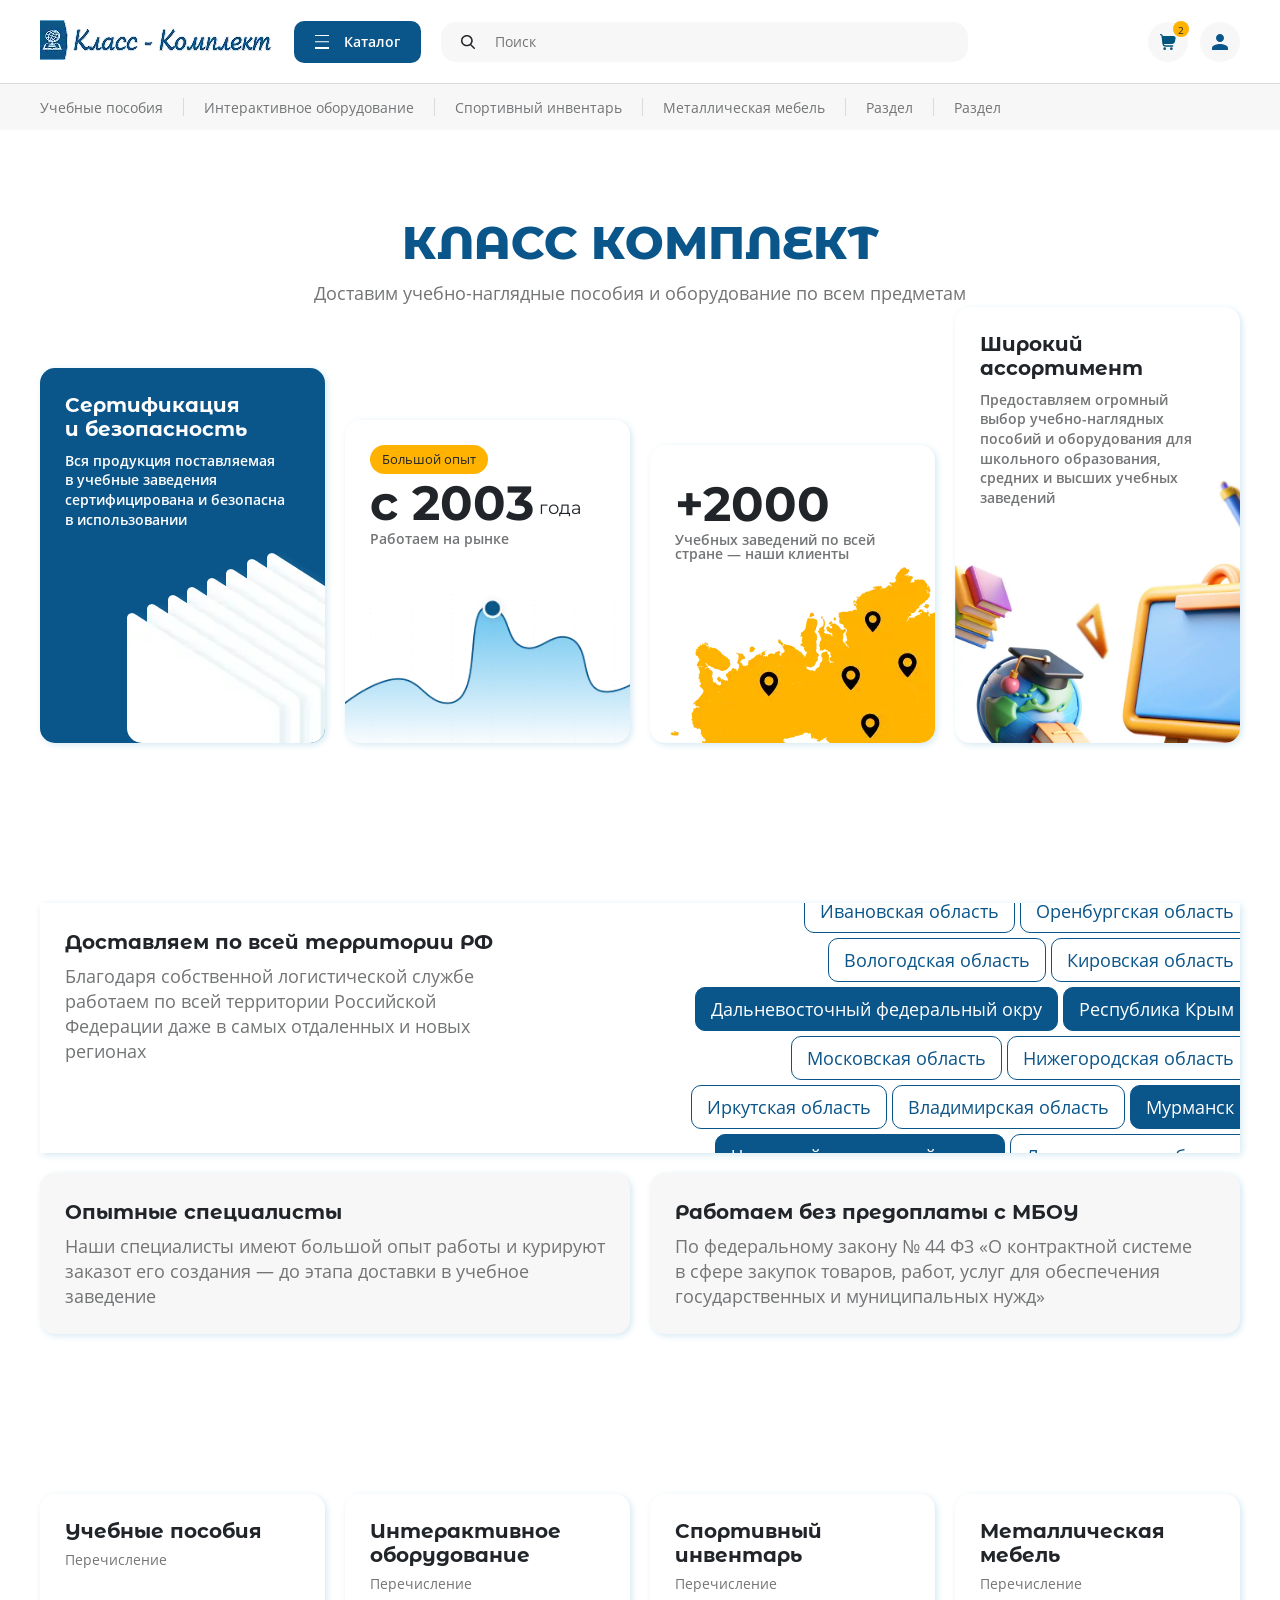
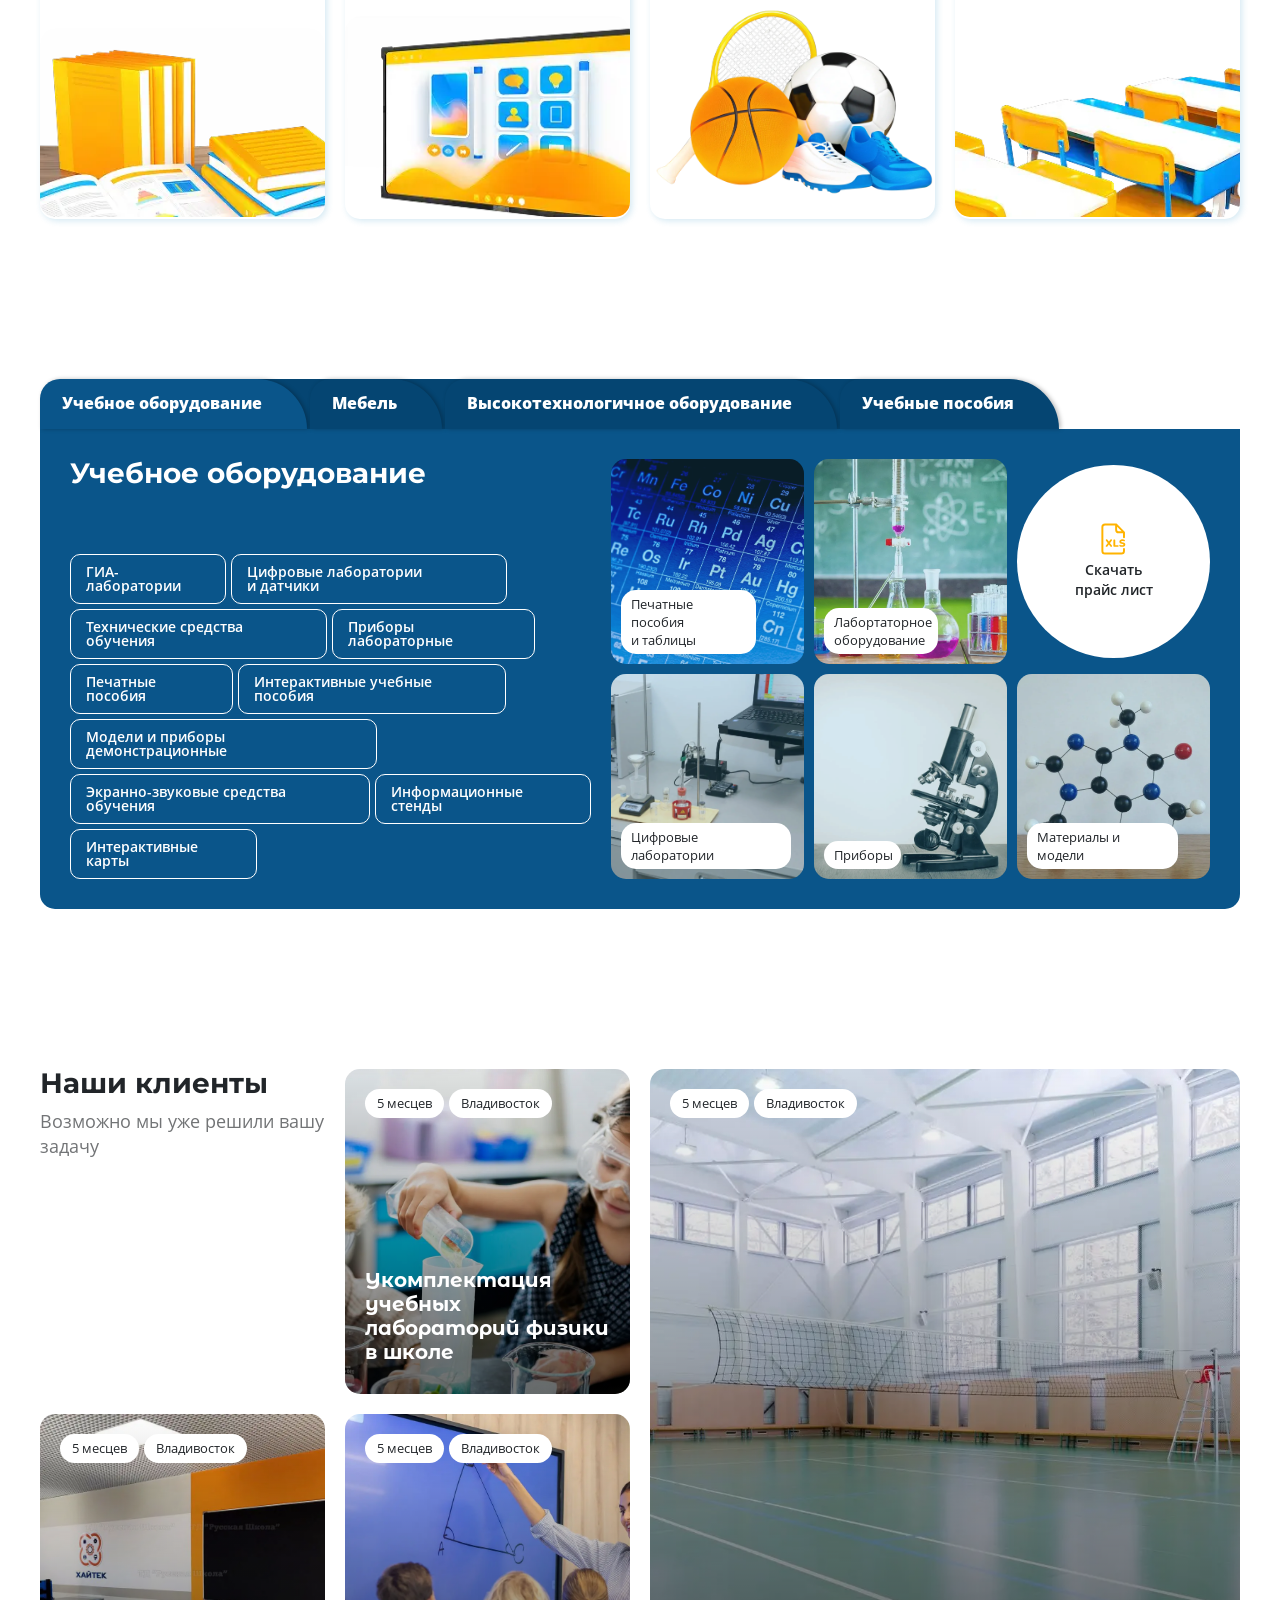
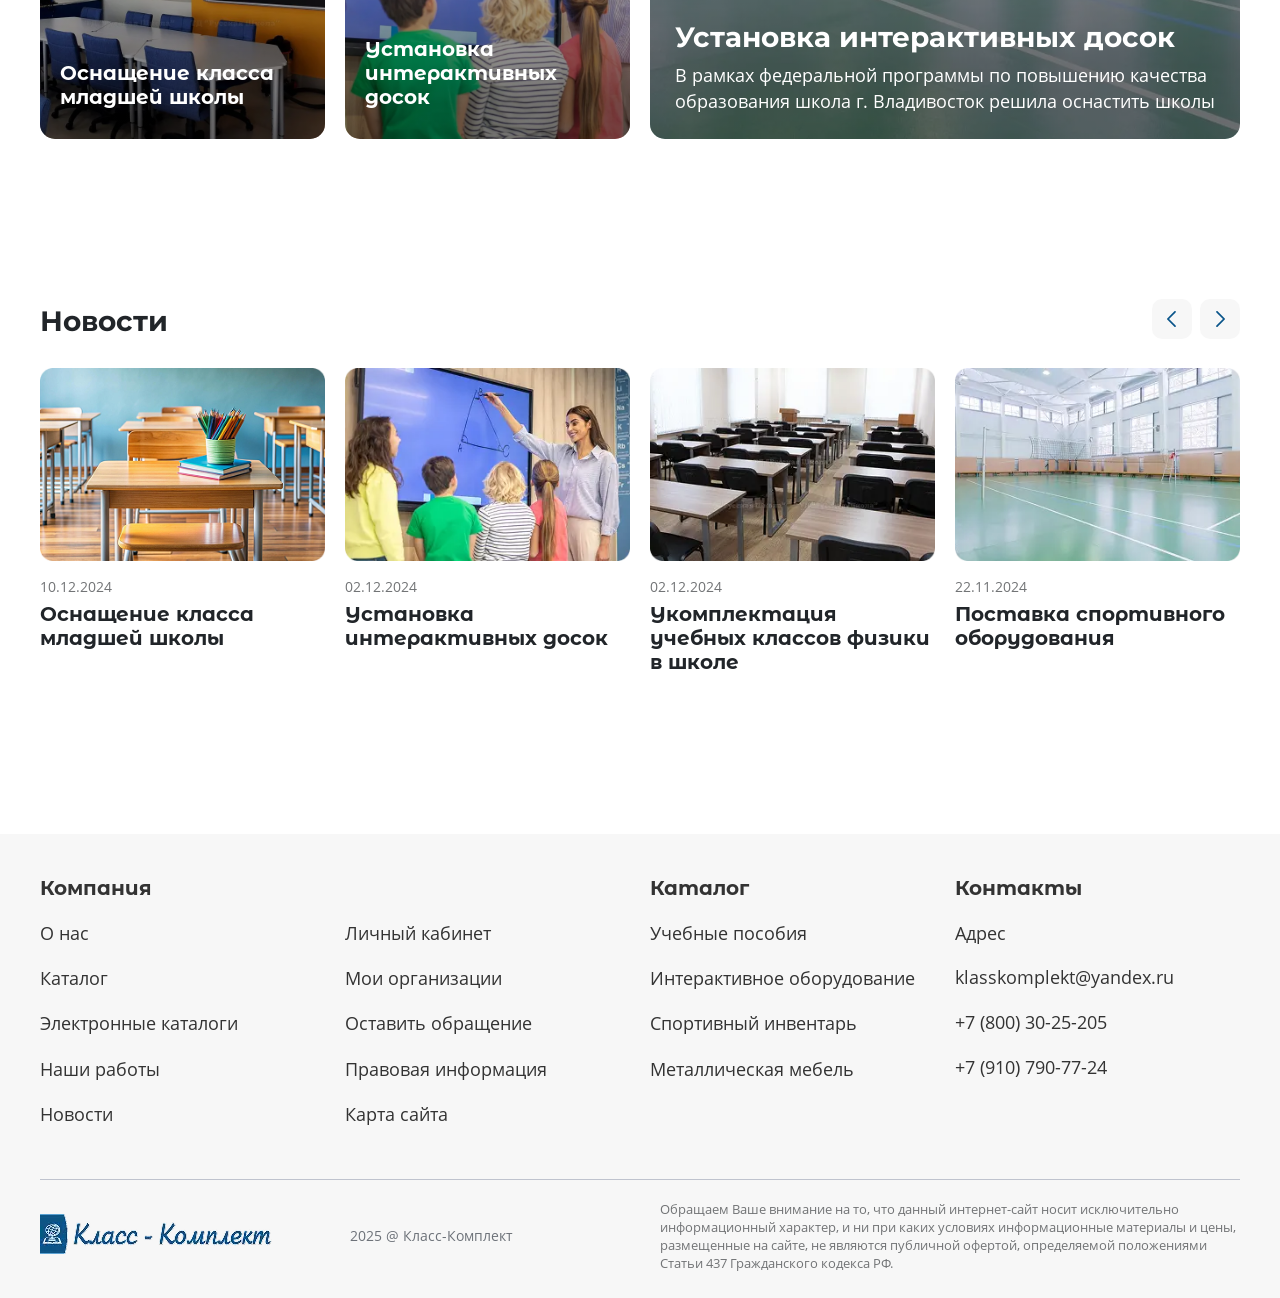
==== index.html @ 4f4ebe79 "add files" ====
<!DOCTYPE html>
<html lang="ru" class="page">

<head>
    <meta charset="UTF-8">
    <meta name="viewport" content="width=device-width, initial-scale=1.0">
    <meta http-equiv="X-UA-Compatible" content="ie=edge">
    <meta name="theme-color" content="#111111">
    <title>Site</title>
    <link rel="stylesheet" href="css/vendor.css">
    <link rel="stylesheet" href="css/main.css">
    <script defer src="https://cdn.jsdelivr.net/npm/jquery@3.5.1/dist/jquery.min.js"></script>
    <script defer src="js/main.js"></script>
</head>

<body id="page" class="page__body">
  <div class="site-container">
    <header class="header">
    <div class="header__top header-top">
        <div class="container header-top__container">
            <a href="index.html" class="logo">
                <picture>
                  <source srcset="img/logo.webp" type="image/webp">
                  <img src="img/logo.avif" alt="">
                </picture>
            </a>
            <a class="header-top__catalog">
                <div class="burger burger--catalog">
                    <span class="burger__line"></span>
                </div>
                <span class="header-top__catalog-text">Каталог</span>
            </a>
            <form action="#" class="header-top__form header-form">
                <button type="button" class="header-form__btn btn-reset"></button>
                <label class="header-form__label">
                    <input type="text" placeholder="Поиск" class="header-form__input input-reset">
                </label>
            </form>
            <div class="header-top__links">
                <a href="basket.html" class="header-top__link">
                    <div class="header-top__icon">
                        <svg>
                            <use xlink:href="img/sprite.svg#cart"></use>
                        </svg>
                    </div>
                    <span class="header-top__counter">2</span>
                </a>
                <a href="account.html" class="header-top__link">
                    <div class="header-top__icon">
                        <svg>
                            <use xlink:href="img/sprite.svg#avatar"></use>
                        </svg>
                    </div>
                </a>
            </div>
        </div>
    </div>
    <div class="header__bottom header-bottom">
        <div class="container header-bottom__container">
            <nav class="header-bottom__nav nav">
                <div class="nav__item">
                    <a href="#" class="nav__link">Учебные пособия</a>
                </div>
                <div class="nav__item">
                    <a href="#" class="nav__link">Интерактивное оборудование</a>
                </div>
                <div class="nav__item">
                    <a href="#" class="nav__link">Спортивный инвентарь</a>
                </div>
                <div class="nav__item">
                    <a href="#" class="nav__link">Металлическая мебель </a>
                </div>
                <div class="nav__item">
                    <a href="#" class="nav__link">Раздел</a>
                </div>
                <div class="nav__item">
                    <a href="#" class="nav__link">Раздел</a>
                </div>
            </nav>
        </div>
    </div>
    <div class="mobile-nav">
	<form action="#" class="mobile-nav__form header-form">
        <button type="button" class="header-form__btn btn-reset"></button>
        <label class="header-form__label">
            <input type="text" placeholder="Поиск" class="header-form__input input-reset">
        </label>
    </form>

    <div class="mobile-nav__menu catalog-menu">
        <div id="btn1" class="catalog-menu__btn">
            <div class="catalog-menu__btn-content">
                <div class="catalog-menu__caption">Приказ &#8470;&nbsp;838</div>
                <div class="catalog-menu__text">
                    по&nbsp;оснащению школ&#8209;новостроек
                </div>
            </div>
        </div>
        <ul class="catalog-menu__menu menu list-reset">
            <li class="menu__item menu-accordion">
                <div class="menu-accordion__visible">
                    <div class="menu-accordion__text">«Научные развлечения»</div>
                    <svg class="menu-accordion__icon">
                        <use xlink:href="img/sprite.svg#arrow-menu"></use>
                    </svg>
                </div>
            </li>

            <li class="menu__item menu-accordion menu-accordion--open">
                <div class="menu-accordion__visible">
                    <div class="menu-accordion__text">«Строникум»</div>
                    <svg class="menu-accordion__icon">
                        <use xlink:href="img/sprite.svg#arrow-menu"></use>
                    </svg>
                </div>

                <ul class="menu-accordion__hidden menu-hidden list-reset">
                    <li class="menu-hidden__item">
                        <div class="menu-hidden__text">ГИА-лаборатории</div>
                    </li>
                    <li class="menu-hidden__item">
                        <div class="menu-hidden__text">Приборы лабораторные</div>
                        <svg class="menu-hidden__icon">
                            <use xlink:href="img/sprite.svg#arrow-menu"></use>
                        </svg>
                    </li>
                    <li class="menu-hidden__item">
                        <div class="menu-hidden__text">
                            Модели и&nbsp;приборы демонстрационные
                        </div>
                        <svg class="menu-hidden__icon">
                            <use xlink:href="img/sprite.svg#arrow-menu"></use>
                        </svg>
                    </li>
                    <li class="menu-hidden__item">
                        <div class="menu-hidden__text">Печатные пособия</div>
                    </li>
                    <li class="menu-hidden__item">
                        <div class="menu-hidden__text">Интерактивные учебные пособия</div>
                    </li>
                    <li class="menu-hidden__item">
                        <div class="menu-hidden__text">Экранно-звуковые средства обучения</div>
                    </li>
                    <li class="menu-hidden__item">
                        <div class="menu-hidden__text">Информационные стенды</div>
                    </li>
                    <li class="menu-hidden__item">
                        <div class="menu-hidden__text">Интерактивные карты</div>
                    </li>
                </ul>
            </li>

            <li class="menu__item menu-accordion">
                <div class="menu-accordion__visible">
                    <div class="menu-accordion__text">«Химлабо»</div>
                    <svg class="menu-accordion__icon">
                        <use xlink:href="img/sprite.svg#arrow-menu"></use>
                    </svg>
                </div>
            </li>

            <li class="menu__item menu-accordion">
                <div class="menu-accordion__visible">
                    <div class="menu-accordion__text">«Зарница»</div>
                    <svg class="menu-accordion__icon">
                        <use xlink:href="img/sprite.svg#arrow-menu"></use>
                    </svg>
                </div>
            </li>

            <li class="menu__item menu-accordion">
                <div class="menu-accordion__visible">
                    <div class="menu-accordion__text">«Русская школа»</div>
                    <svg class="menu-accordion__icon">
                        <use xlink:href="img/sprite.svg#arrow-menu"></use>
                    </svg>
                </div>
            </li>
        </ul>
    </div>

    <nav class="mobile-nav__nav nav">
        <div class="nav__item">
            <a href="#" class="nav__link">Учебные пособия</a>
        </div>
        <div class="nav__item">
            <a href="#" class="nav__link">Интерактивное оборудование</a>
        </div>
        <div class="nav__item">
            <a href="#" class="nav__link">Спортивный инвентарь</a>
        </div>
        <div class="nav__item">
            <a href="#" class="nav__link">Металлическая мебель </a>
        </div>
        <div class="nav__item">
            <a href="#" class="nav__link">Раздел</a>
        </div>
        <div class="nav__item">
            <a href="#" class="nav__link">Раздел</a>
        </div>
    </nav>
</div>
</header>
    <main class="main">
      <section class="hero">
    <div class="container hero__container">
        <h1 class="title hero__title">Класс комплект</h1>
        <div class="hero__descr">
            Доставим учебно-наглядные пособия и&nbsp;оборудование по&nbsp;всем предметам
        </div>
        <div class="hero__block">
            <div class="hero__item">
                <h2 class="subtitle hero__subtitle">Сертификация и&nbsp;безопасность</h2>
                <p class="hero__item-descr">
                    Вся продукция поставляемая в&nbsp;учебные заведения сертифицирована и&nbsp;безопасна
                    в&nbsp;использовании
                </p>
                <div class="hero__img">
                    <picture>
                        <source srcset="img/hero-1.webp" type="image/webp">
                        <img src="img/hero-1.avif" alt="">
                    </picture>
                </div>
            </div>
            <div class="hero__item">
                <div class="hero__text">Большой опыт</div>
                <div class="hero__info">
                    <span>с 2003</span>
                    <span>года</span>
                </div>
                <div class="hero__info-descr">
                    Работаем на&nbsp;рынке
                </div>
                <div class="hero__img">
                    <picture>
                        <source srcset="img/hero-2.webp" type="image/webp">
                        <img src="img/hero-2.avif" alt="">
                    </picture>
                </div>
            </div>
            <div class="hero__item">
                <div class="hero__info">
                    <span>+2000</span>
                </div>
                <div class="hero__info-descr">
                    Учебных заведений по&nbsp;всей стране&nbsp;&mdash; наши клиенты
                </div>
                <div class="hero__img">
                    <picture>
                        <source srcset="img/hero-3.webp" type="image/webp">
                        <img src="img/hero-3.avif" alt="">
                    </picture>
                </div>
            </div>
            <div class="hero__item">
                <h2 class="subtitle hero__subtitle">Широкий ассортимент</h2>
                <p class="hero__item-descr">
                    Предоставляем огромный выбор учебно-наглядных пособий и&nbsp;оборудования для школьного образования,
                    средних и&nbsp;высших учебных заведений
                </p>
                <div class="hero__img">
                    <picture>
                        <source srcset="img/hero-4.webp" type="image/webp">
                        <img src="img/hero-4.avif" alt="">
                    </picture>
                </div>
            </div>
        </div>
    </div>
</section>
      <section class="delivery">
    <div class="container delivery__container">
        <div class="delivery__top">
            <div class="delivery__top-block">
                <h3 class="subtitle delivery__subtitle">Доставляем по&nbsp;всей территории&nbsp;РФ</h3>
                <p class="delivery__descr">
                    Благодаря собственной логистической службе работаем по&nbsp;всей территории Российской Федерации
                    даже в&nbsp;самых отдаленных и&nbsp;новых регионах
                </p>
            </div>
            <ul class="delivery__cities-list list-reset">
                <li class="delivery__city">Ивановская область</li>
                <li class="delivery__city">Оренбургская область</li>
                <li class="delivery__city">Вологодская область</li>
                <li class="delivery__city">Кировская область</li>
                <li class="delivery__city delivery__city--active">Дальневосточный федеральный окру</li>
                <li class="delivery__city delivery__city--active">Республика Крым</li>
                <li class="delivery__city">Московская область</li>
                <li class="delivery__city">Нижегородская область</li>
                <li class="delivery__city">Иркутская область</li>
                <li class="delivery__city">Владимирская область</li>
                <li class="delivery__city delivery__city--active">Мурманск</li>
                <li class="delivery__city delivery__city--active">Чукотский автономный округ</li>
                <li class="delivery__city">Ленинградская область</li>
                <li class="delivery__city">Ивановская область</li>
                <li class="delivery__city">Оренбургская область</li>
                <li class="delivery__city">Вологодская область</li>
            </ul>
        </div>

        <div class="delivery__bottom">
            <div class="delivery__bottom-block">
                <h3 class="subtitle delivery__subtitle">Опытные специалисты</h3>
                <p class="delivery__descr">
                    Наши специалисты имеют большой опыт работы и&nbsp;курируют заказот&nbsp;его создания&nbsp;&mdash;
                    до&nbsp;этапа доставки в&nbsp;учебное заведение
                </p>
            </div>
            <div class="delivery__bottom-block">
                <h3 class="subtitle delivery__subtitle">Работаем без предоплаты с&nbsp;МБОУ</h3>
                <p class="delivery__descr">
                    По&nbsp;федеральному закону &#8470;&nbsp;44&nbsp;Ф3&nbsp;&laquo;О&nbsp;контрактной системе
                    в&nbsp;сфере закупок товаров, работ, услуг для обеспечения государственных и&nbsp;муниципальных
                    нужд&raquo;
                </p>
            </div>
        </div>
    </div>
</section>
      <section class="essentials">
    <div class="container essentials__container">
        <div class="essentials__block">
            <h3 class="subtitle essentials__subtitle">Учебные пособия</h3>
            <div class="essentials__text">Перечисление</div>
            <div class="essentials__img">
                <picture>
                    <source data-srcset="img/essent.webp" type="image/webp">
                    <img class="lazy" data-src="img/essent.avif" alt="">
                </picture>
            </div>
        </div>

        <div class="essentials__block">
            <h3 class="subtitle essentials__subtitle">Интерактивное оборудование</h3>
            <div class="essentials__text">Перечисление</div>
            <div class="essentials__img">
                <picture>
                    <source data-srcset="img/essent-2.webp" type="image/webp">
                    <img class="lazy" data-src="img/essent-2.avif" alt="">
                </picture>
            </div>
        </div>

        <div class="essentials__block">
            <h3 class="subtitle essentials__subtitle">Спортивный инвентарь</h3>
            <div class="essentials__text">Перечисление</div>
            <div class="essentials__img">
                <picture>
                    <source data-srcset="img/essent-3.webp" type="image/webp">
                    <img class="lazy" data-src="img/essent-3.avif" alt="">
                </picture>
            </div>
        </div>

        <div class="essentials__block">
            <h3 class="subtitle essentials__subtitle">Металлическая мебель</h3>
            <div class="essentials__text">Перечисление</div>
            <div class="essentials__img">
                <picture>
                    <source data-srcset="img/essent-4.webp" type="image/webp">
                    <img class="lazy" data-src="img/essent-4.avif" alt="">
                </picture>
            </div>
        </div>
    </div>
</section>
      <section class="equipment">
    <div class="container equipment__container">
        <div class="equipment__tabs">
            <button class="equipment__tab equipment__tab--active btn-reset">Учебное оборудование</button>
            <button class="equipment__tab btn-reset">Мебель</button>
            <button class="equipment__tab btn-reset">Высокотехнологичное оборудование</button>
            <button class="equipment__tab btn-reset">Учебные пособия</button>
        </div>

        <div class="equipment__content">
            <div class="equipment__left equipment-left">
                <h2 class="title equipment__title">Учебное оборудование</h2>
                <ul class="equipment__list list-reset">
                    <li class="equipment__item">
                        <span>ГИА-лаборатории</span>
                    </li>
                    <li class="equipment__item">
                        <span>Цифровые лаборатории и&nbsp;датчики</span>
                    </li>
                    <li class="equipment__item">
                        <span>Технические средства обучения</span>
                    </li>
                    <li class="equipment__item">
                        <span>Приборы лабораторные</span>
                    </li>
                    <li class="equipment__item">
                        <span>Печатные пособия</span>
                    </li>
                    <li class="equipment__item">
                        <span>Интерактивные учебные пособия</span>
                    </li>
                    <li class="equipment__item">
                        <span>Модели и&nbsp;приборы демонстрационные</span>
                    </li>
                    <li class="equipment__item">
                        <span>Экранно-звуковые средства обучения</span>
                    </li>
                    <li class="equipment__item">
                        <span>Информационные стенды</span>
                    </li>
                    <li class="equipment__item">
                        <span>Интерактивные карты</span>
                    </li>
                </ul>
            </div>
            <div class="equipment__right equipment-right">
                <ul class="equipment-right__list list-reset">
                    <li class="equipment-right__item">
                        <div class="equipment-right__img">
                            <picture>
                                <source srcset="img/equip-1.webp" type="image/webp">
                                <img class="lazy" data-src="img/equip-1.avif" alt="">
                            </picture>
                        </div>
                        <div class="equipment-right__info">
                            <span>Печатные пособия и&nbsp;таблицы</span>
                        </div>
                    </li>
                    <li class="equipment-right__item">
                        <div class="equipment-right__img">
                            <picture>
                                <source srcset="img/equip-2.webp" type="image/webp">
                                <img class="lazy" data-src="img/equip-2.avif" alt="">
                            </picture>
                        </div>
                        <div class="equipment-right__info">
                            <span>Лабортаторное оборудование</span>
                        </div>
                    </li>
                    <li class="equipment-right__item equipment-right__item--file">
                        <form action="#" class="equipment-right__file file-download">
                            <label for="file" class="file-download__label">
                                <svg>
                                  <use xlink:href="img/sprite.svg#file"></use>
                                </svg>
                                <div>Скачать прайс лист</div>
                            </label>
                            <input id="file" type="submit" class="file-download__input">
                        </form>
                    </li>
                    <li class="equipment-right__item">
                        <div class="equipment-right__img">
                            <picture>
                                <source data-srcset="img/equip-3.webp" type="image/webp">
                                <img class="lazy" data-src="img/equip-3.avif" alt="">
                            </picture>
                        </div>
                        <div class="equipment-right__info">
                            <span>Цифровые лаборатории</span>
                        </div>
                    </li>
                    <li class="equipment-right__item">
                        <div class="equipment-right__img">
                            <picture>
                                <source data-srcset="img/equip-4.webp" type="image/webp">
                                <img class="lazy" data-src="img/equip-4.avif" alt="">
                            </picture>
                        </div>
                        <div class="equipment-right__info">
                            <span>Приборы</span>
                        </div>
                    </li>
                    <li class="equipment-right__item">
                        <div class="equipment-right__img">
                            <picture>
                                <source data-srcset="img/equip-5.webp" type="image/webp">
                                <img class="lazy" data-src="img/equip-5.avif" alt="">
                            </picture>
                        </div>
                        <div class="equipment-right__info">
                            <span>Материалы и модели</span>
                        </div>
                    </li>
                </ul>
            </div>
        </div>
    </div>
</section>
      <section class="clients">
    <div class="container clients__container">
        <div class="clients__grid">
            <div class="clients__left">
                <div class="clients__block">
                    <h2 class="title clients__title">Наши клиенты</h2>
                    <div class="clients__text">Возможно мы&nbsp;уже решили вашу задачу</div>
                </div>

                <div class="clients__block">
                    <div class="clients__captions">
                        <div class="clients__caption">5 месцев</div>
                        <div class="clients__caption">Владивосток</div>
                    </div>
                    <div class="clients__img">
                        <picture>
                            <source data-srcset="img/clients-1.webp" type="image/webp">
                            <img class="lazy" data-src="img/clients-1.avif" alt="">
                        </picture>
                    </div>
                    <h3 class="subtitle clients__subtitle">
                        Укомплектация учебных лабораторий физики в&nbsp;школе
                    </h3>
                </div>

                <div class="clients__block">
                    <div class="clients__captions">
                        <div class="clients__caption">5 месцев</div>
                        <div class="clients__caption">Владивосток</div>
                    </div>
                    <div class="clients__img">
                        <picture>
                            <source data-srcset="img/clients-2.webp" type="image/webp">
                            <img class="lazy" data-src="img/clients-2.avif" alt="">
                        </picture>
                    </div>
                    <h3 class="subtitle clients__subtitle">
                        Оснащение класса младшей школы
                    </h3>
                </div>

                <div id="btn" class="clients__block">
                    <div class="clients__captions">
                        <div class="clients__caption">5 месцев</div>
                        <div class="clients__caption">Владивосток</div>
                    </div>
                    <div class="clients__img">
                        <picture>
                            <source data-srcset="img/clients-3.webp" type="image/webp">
                            <img class="lazy" data-src="img/clients-3.avif" alt="">
                        </picture>
                    </div>
                    <h3 class="subtitle clients__subtitle">
                        Установка интерактивных досок
                    </h3>
                </div>
            </div>

            <div class="clients__right">
                <div class="clients__captions">
                    <div class="clients__caption">5 месцев</div>
                    <div class="clients__caption">Владивосток</div>
                </div>
                <div class="clients__img">
                    <picture>
                        <source data-srcset="img/clients-4.webp" type="image/webp">
                        <img class="lazy" data-src="img/clients-4.avif" alt="">
                    </picture>
                </div>
                <h2 class="title clients__title">
                    Установка интерактивных досок
                </h2>
                <div class="clients__descr">
                    В&nbsp;рамках федеральной программы по&nbsp;повышению качества образования школа&nbsp;г. Владивосток
                    решила оснастить школы
                </div>
            </div>
        </div>
    </div>
</section>
      <section class="news">
    <div class="container news__container">
        <h2 class="title news__title">Новости</h2>
        <div class="slider-nav news__slider-nav">
            <button class="slider-nav__btn slider-nav__prev btn-reset">
                <svg>
                  <use xlink:href="img/sprite.svg#arrow-left"></use>
                </svg>
            </button>
            <button class="slider-nav__btn slider-nav__next btn-reset">
                <svg>
                    <use xlink:href="img/sprite.svg#arrow-right"></use>
                </svg>
            </button>
        </div>
        <div class="news__swiper-container">
            <div class="swiper news__swiper">
                <div class="swiper-wrapper">
                    <div class="swiper-slide news-slide">
                        <a href="#" class="news-slide__img">
                            <picture>
                                <source data-srcset="img/news-1.png" type="image/png">
                                <source data-srcset="img/news-1.webp" type="image/webp">
                                <img class="lazy" data-src="img/news-1.avif" alt="">
                            </picture>
                        </a>
                        <a href="#" class="news-slide__content">
                            <time datetime="2024-12-10" class="news-slide__time">10.12.2024</time>
                            <h3 class="subtitle news-slide__subtitle">
                                Оснащение класса младшей школы
                            </h3>
                        </a>
                    </div>

                    <div class="swiper-slide news-slide">
                        <a href="#" class="news-slide__img">
                            <picture>
                                <source data-srcset="img/news-2.webp" type="image/webp">
                                <img class="lazy" data-src="img/news-2.avif" alt="">
                            </picture>
                        </a>
                        <a href="#" class="news-slide__content">
                            <time datetime="2024-12-02" class="news-slide__time">02.12.2024</time>
                            <h3 class="subtitle news-slide__subtitle">
                                Установка интерактивных досок
                            </h3>
                        </a>
                    </div>

                    <div class="swiper-slide news-slide">
                        <a href="#" class="news-slide__img">
                            <picture>
                                <source data-srcset="img/news-3.webp" type="image/webp">
                                <img class="lazy" data-src="img/news-3.avif" alt="">
                            </picture>
                        </a>
                        <a href="#" class="news-slide__content">
                            <time datetime="2024-12-02" class="news-slide__time">02.12.2024</time>
                            <h3 class="subtitle news-slide__subtitle">
                                Укомплектация учебных классов физики в&nbsp;школе
                            </h3>
                        </a>
                    </div>

                    <div class="swiper-slide news-slide">
                        <a href="#" class="news-slide__img">
                            <picture>
                                <source data-srcset="img/news-4.webp" type="image/webp">
                                <img class="lazy" data-src="img/news-4.avif" alt="">
                            </picture>
                        </a>
                        <a href="#" class="news-slide__content">
                            <time datetime="2024-11-22" class="news-slide__time">22.11.2024</time>
                            <h3 class="subtitle news-slide__subtitle">
                                Поставка спортивного оборудования
                            </h3>
                        </a>
                    </div>

                    <div class="swiper-slide news-slide">
                        <a href="#" class="news-slide__img">
                            <picture>
                                <source data-srcset="img/news-1.webp" type="image/webp">
                                <img class="lazy" data-src="img/news-1.avif" alt="">
                            </picture>
                        </a>
                        <a href="#" class="news-slide__content">
                            <time datetime="2024-12-10" class="news-slide__time">10.12.2024</time>
                            <h3 class="subtitle news-slide__subtitle">
                                Оснащение класса младшей школы
                            </h3>
                        </a>
                    </div>

                    <div class="swiper-slide news-slide">
                        <a href="#" class="news-slide__img">
                            <picture>
                                <source data-srcset="img/news-2.webp" type="image/webp">
                                <img class="lazy" data-src="img/news-2.avif" alt="">
                            </picture>
                        </a>
                        <a href="#" class="news-slide__content">
                            <time datetime="2024-12-02" class="news-slide__time">02.12.2024</time>
                            <h3 class="subtitle news-slide__subtitle">
                                Установка интерактивных досок
                            </h3>
                        </a>
                    </div>

                    <div class="swiper-slide news-slide">
                        <a href="#" class="news-slide__img">
                            <picture>
                                <source data-srcset="img/news-3.webp" type="image/webp">
                                <img class="lazy" data-src="img/news-3.avif" alt="">
                            </picture>
                        </a>
                        <a href="#" class="news-slide__content">
                            <time datetime="2024-12-02" class="news-slide__time">02.12.2024</time>
                            <h3 class="subtitle news-slide__subtitle">
                                Укомплектация учебных классов физики в&nbsp;школе
                            </h3>
                        </a>
                    </div>

                    <div class="swiper-slide news-slide">
                        <a href="#" class="news-slide__img">
                            <picture>
                                <source data-srcset="img/news-4.webp" type="image/webp">
                                <img class="lazy" data-src="img/news-4.avif" alt="">
                            </picture>
                        </a>
                        <a href="#" class="news-slide__content">
                            <time datetime="2024-11-22" class="news-slide__time">22.11.2024</time>
                            <h3 class="subtitle news-slide__subtitle">
                                Поставка спортивного оборудования
                            </h3>
                        </a>
                    </div>
                    
                </div>
            </div>
        </div>
    </div>
</section>
      <div class="popup case" id="case">
    <div class="case__container">
        <div class="case__content">
            <div class="case__pags">
                <div class="case__pag">1</div>
                <span>/</span>
                <div class="case__pag">7</div>
            </div>
            <h2 class="title case__title">Кейсы</h2>
            <div class="case__content-block">
                <div class="case__caption">Задача клиента</div>
                <p class="case__descr">
                    В&nbsp;рамках федеральной программы по&nbsp;повышению качества образования школа&nbsp;г. Владивосток
                    решила оснастить школы интерактивными досками для модернизации учебного процесса
                </p>
            </div>

            <div class="case__content-block">
                <div class="case__caption">Срок исполнения</div>
                <p class="case__descr">5&nbsp;месяцев</p>
            </div>

            <div class="case__content-block">
                <div class="case__caption">С&nbsp;какими проблемами столкнулись</div>
                <div class="case__paragraphs">
                    <p class="case__descr">
                        Обучение персонала: Требовалось организовать инструктаж для учителей, чтобы они могли полноценно
                        использовать возможности нового оборудования.
                    </p>
                    <div class="case__descr">
                        Техническая поддержка: Необходимость предоставления непрерывной технической поддержки
                        в&nbsp;первые
                        месяцы после установки оборудования
                    </div>
                    <div class="case__descr">
                        Логистические задачи: Доставка оборудования в&nbsp;отдалённый регион России представляла собой
                        значительную сложность из-за плохой транспортной доступности
                    </div>
                </div>
            </div>
            
            <div class="case__content-block">
                <div class="case__caption">Что получил заказчик</div>
                <p class="case__descr">
                    Установка интерактивных досок была успешно завершена в&nbsp;12&nbsp;в классах. Это позволило
                    учителям
                    использовать современные технологии для демонстрации учебных материалов и&nbsp;интерактивной работы
                    с&nbsp;учащимися
                </p>
            </div>

            <div class="slider-nav case__slider-nav">
                <button class="slider-nav__btn slider-nav__prev btn-reset">
                    <svg>
                      <use xlink:href="img/sprite.svg#arrow-left"></use>
                    </svg>
                </button>
                <button class="slider-nav__btn slider-nav__next btn-reset">
                    <svg>
                        <use xlink:href="img/sprite.svg#arrow-right"></use>
                    </svg>
                </button>
            </div>
        </div>

        <div class="case__img">
            <picture>
                <source data-srcset="img/case.webp" type="image/webp">
                <img class="lazy" data-src="img/case.avif" alt="">
            </picture>
        </div>
    </div>
</div>
      <div class="popup request" id="request">
    <div class="request__container">
        <h2 class="title request__title">Оставить обращение</h2>
        <div class="request__btns switch-btns">
            <button class="switch-btn btn-login btn-reset">
                Запросить звонок 
            </button>
            <button class="switch-btn switch-btn--active btn-registr btn-reset">
                Форма обратной связи
            </button>
        </div>
        <p class="request__descr">
            Наш менеджер свяжется с&nbsp;Вами в&nbsp;течении 2&nbsp;рабочих дней
        </p>
        <form action="#" class="request__form registr-form">
            <div class="request__wrap">
                <div class="request__form-descr">Имя</div>
                <input placeholder="Менделеев Дмитрий Иванович" type="text" 
                class="request__input input-reset">
            </div>
            <div class="request__wrap">
                <div class="request__form-descr">Телефон*</div>
                <input placeholder="+7" type="tel" class="request__input input-reset">
            </div>
            <div class="request__wrap">
                <div class="request__form-descr">Почта*</div>
                <input placeholder="example@domain.ru" type="email" class="request__input input-reset">
            </div>
            <div class="request__wrap">
                <div class="request__form-descr">Комментарий</div>
                <textarea placeholder="Подробно опишите суть обращения" 
                class="request__textarea input-reset"></textarea>
            </div>

            <div class="request__documents-block documents-block">
                <div class="documents-block__left">
                    <div class="documents-block__caption">
                        Загрузка до&nbsp;5&nbsp;фото или видео файлов
                    </div>
                    <div class="documents-block__upload-files">
                        <label for="file" class="documents-block__label">
                            Нажмите, чтобы загрузить, либо перетащите фото сюда
                        </label>
                        <input id="file" type="file" class="documents-block__input visually-hidden">
                        <div class="documents-block__files-info">
                            Максимальный размер файла 500&nbsp;МБ
                        </div>
                    </div>
                </div>
                <div class="documents-block__right">
                    <div class="documents-block__caption">Загруженные документы</div>
                    <div class="documents-block__files">
                        <div class="documents-block__file">
                            <picture>
                                <source data-srcset="img/clients-3.webp" type="image/webp">
                                <img class="lazy" data-src="img/clients-3.avif" alt="">
                            </picture>
                            <button type="button" class="documents-block__delete btn-reset">
                                <svg>
                                  <use xlink:href="img/sprite.svg#delete"></use>
                                </svg>
                            </button>
                        </div>
                        <div class="documents-block__file">
                            <picture>
                                <source data-srcset="img/file.webp" type="image/webp">
                                <img class="lazy" data-src="img/file.avif" alt="">
                            </picture>
                            <button type="button" class="documents-block__delete btn-reset">
                                <svg>
                                  <use xlink:href="img/sprite.svg#delete"></use>
                                </svg>
                            </button>
                        </div>
                        <div class="documents-block__file">
                            <picture>
                                <source data-srcset="img/clients-3.webp" type="image/webp">
                                <img class="lazy" data-src="img/clients-3.avif" alt="">
                            </picture>
                            <button type="button" class="documents-block__delete btn-reset">
                                <svg>
                                  <use xlink:href="img/sprite.svg#delete"></use>
                                </svg>
                            </button>
                        </div>
                        <div class="documents-block__file">
                            <picture>
                                <source data-srcset="img/file.webp" type="image/webp">
                                <img class="lazy" data-src="img/file.avif" alt="">
                            </picture>
                            <button type="button" class="documents-block__delete btn-reset">
                                <svg>
                                  <use xlink:href="img/sprite.svg#delete"></use>
                                </svg>
                            </button>
                        </div>
                        <div class="documents-block__file">
                            <picture>
                                <source data-srcset="img/file.webp" type="image/webp">
                                <img class="lazy" data-src="img/file.avif" alt="">
                            </picture>
                            <button type="button" class="documents-block__delete btn-reset">
                                <svg>
                                  <use xlink:href="img/sprite.svg#delete"></use>
                                </svg>
                            </button>
                        </div>
                    </div>
                </div>
            </div>

            <div class="request__form-descr">
                Нажимая кнопку отправить, вы&nbsp;даете 
                <a href="#">согласие на&nbsp;обработку персональных данный</a>
            </div>
            <button class="request__btn btn-reset">Отправить</button>
        </form>

        <form action="#" class="request__form login-form login-form--hidden">
            <div class="request__wrap">
                <div class="request__form-descr">Имя</div>
                <input placeholder="Менделеев Дмитрий Иванович" type="text" 
                class="request__input input-reset">
            </div>
            <div class="request__wrap">
                <div class="request__form-descr">Телефон*</div>
                <input placeholder="+7" type="tel" class="request__input input-reset">
            </div>
            <div class="request__wrap">
                <div class="request__form-descr">Удобное время и&nbsp;день звонка</div>
                <input placeholder="Пятница, 12:00 - 17:00" type="text" class="request__input input-reset">
            </div>
            <div class="request__form-descr">
                Нажимая кнопку отправить, вы&nbsp;даете 
                <a href="#">согласие на&nbsp;обработку персональных данный</a>
            </div>
            <button class="request__btn btn-reset">Запросить звонок</button>
        </form>
    </div>
</div>
      <div class="popup order" id="order">
    <div class="order__container">
        <div class="order__text">
            Приказ Министерства просвещения Российской Федерации от&nbsp;28.11.2024 &#8470;&nbsp;838
        </div>
        <h2 class="title order__title">
            Оснащение школ-новостроек. Учебное оборудование от&nbsp;производителя
        </h2>
        <p class="order__descr">
            &laquo;Об&nbsp;утверждении перечня средств обучения и&nbsp;воспитания, соответствующих современным условиям
            обучения, необходимых при оснащении общеобразовательных организаций в&nbsp;целях реализации мероприятий
            государственной программы Российской Федерации &bdquo;Развитие образования&ldquo;, направленных
            на&nbsp;содействие созданию (создание) в&nbsp;субъектах Российской Федерации новых (дополнительных) мест
            в&nbsp;общеобразовательных организациях, модернизацию инфраструктуры общего образования, школьных систем
            образования, критериев его формирования и&nbsp;требований к&nbsp;функциональному оснащению
            общеобразовательных организаций&raquo;(Зарегистрирован&nbsp;18.12.2024 &#8470;&nbsp;80619)
        </p>
        <a href="#" class="order__link">Читать приказ</a>
    </div>
</div>
    </main>
    <footer class="footer">
    <a href="#page" data-scroll class="to-top">
        <svg>
          <use xlink:href="img/sprite.svg#arrow-top"></use>
        </svg>
    </a>
    <div class="footer__top footer-top">
        <div class="container footer-top__container">
            <div class="footer-top__block">
                <h3 class="subtitle footer-top__title">Компания</h3>
                <ul class="footer-top__list footer-list list-reset">
                    <li class="footer-list__item">
                        <a href="#" class="footer-list__link">О&nbsp;нас</a>
                    </li>
                    <li class="footer-list__item">
                        <a href="catalog.html" class="footer-list__link">Каталог</a>
                    </li>
                    <li class="footer-list__item">
                        <a href="#" class="footer-list__link">Электронные каталоги</a>
                    </li>
                    <li class="footer-list__item">
                        <a href="#" class="footer-list__link">Наши работы</a>
                    </li>
                    <li class="footer-list__item">
                        <a href="#" class="footer-list__link">Новости</a>
                    </li>
                </ul>
            </div>

            <div class="footer-top__block">
                <h3 class="subtitle footer-top__title"></h3>
                <ul class="footer-top__list footer-list list-reset">
                    <li class="footer-list__item">
                        <a href="account.html" class="footer-list__link">Личный кабинет</a>
                    </li>
                    <li class="footer-list__item">
                        <a href="organizations.html" class="footer-list__link">Мои организации</a>
                    </li>
                    <li class="footer-list__item">
                        <a id="btn4" class="footer-list__link">Оставить обращение</a>
                    </li>
                    <li class="footer-list__item">
                        <a href="#" class="footer-list__link">Правовая информация</a>
                    </li>
                    <li class="footer-list__item">
                        <a href="#" class="footer-list__link">Карта сайта</a>
                    </li>
                </ul>
            </div>

            <div class="footer-top__block">
                <h3 class="subtitle footer-top__title">Каталог</h3>
                <ul class="footer-top__list footer-list list-reset">
                    <li class="footer-list__item">
                        <a href="#" class="footer-list__link">Учебные пособия</a>
                    </li>
                    <li class="footer-list__item">
                        <a href="#" class="footer-list__link">Интерактивное оборудование</a>
                    </li>
                    <li class="footer-list__item">
                        <a href="#" class="footer-list__link">Спортивный инвентарь</a>
                    </li>
                    <li class="footer-list__item">
                        <a href="#" class="footer-list__link">Металлическая мебель </a>
                    </li>
                </ul>
            </div>

            <div class="footer-top__block">
                <h3 class="subtitle footer-top__title">Контакты</h3>
                <ul class="footer-top__list footer-list list-reset">
                    <li class="footer-list__item">
                        <address class="footer-list__link">Адрес</address>
                    </li>
                    <li class="footer-list__item">
                        <a href="mailto:klasskomplekt@yandex.ru" class="footer-list__link">
                            klasskomplekt@yandex.ru
                        </a>
                    </li>
                    <li class="footer-list__item">
                        <a href="tel:+78003025205" class="footer-list__link">+7 (800) 30-25-205</a>
                    </li>
                    <li class="footer-list__item">
                        <a href="tel:+79107907724" class="footer-list__link">+7 (910) 790-77-24</a>
                    </li>
                </ul>
            </div>
        </div>
    </div>
    <div class="footer__bottom footer-bottom">
        <div class="container footer-bottom__container">
            <div class="footer-bottom__content">
                <a href="index.html" class="logo">
                    <picture>
                        <source data-srcset="img/logo.webp" type="image/webp">
                        <img class="lazy" data-src="img/logo.avif" alt="">
                    </picture>
                </a>
                <div class="footer-bottom__text">
                    2025 @ Класс-Комплект
                </div>
                <div class="footer-bottom__descr">
                    Обращаем Ваше внимание на&nbsp;то, что данный интернет-сайт носит исключительно информационный характер,
                    и&nbsp;ни&nbsp;при каких условиях информационные материалы и&nbsp;цены, размещенные на&nbsp;сайте,
                    не&nbsp;являются публичной офертой, определяемой положениями Статьи 437 Гражданского кодекса&nbsp;РФ.
                </div>
            </div>
        </div>
    </div>
</footer>
  </div>
</body>

</html>
---- css/main.css ----
@charset "UTF-8";:root{--font-family:"OpenSans",sans-serif;--content-width:1440px;--container-offset:40px;--container-width:calc(var(--content-width) + (var(--container-offset) * 2))}@font-face{font-family:OpenSans;src:url(../fonts/OpenSansRegular.woff2) format("woff2");font-weight:400;font-display:swap;font-style:normal}@font-face{font-family:OpenSans;src:url(../fonts/OpenSansSemiBold.woff2) format("woff2");font-weight:600;font-display:swap;font-style:normal}@font-face{font-family:OpenSans;src:url(../fonts/OpenSansBold.woff2) format("woff2");font-weight:700;font-display:swap;font-style:normal}@font-face{font-family:OpenSans;src:url(../fonts/OpenSansExtraBold.woff2) format("woff2");font-weight:700;font-display:swap;font-style:normal}@font-face{font-family:Montserrat;src:url(../fonts/MontserratRegular.woff2) format("woff2");font-weight:400;font-display:swap;font-style:normal}@font-face{font-family:Montserrat;src:url(../fonts/MontserratBold.woff2) format("woff2");font-weight:700;font-display:swap;font-style:normal}@font-face{font-family:Montserrat;src:url(../fonts/MontserratExtraBold.woff2) format("woff2");font-weight:800;font-display:swap;font-style:normal}@font-face{font-family:MontserratAlternates;src:url(../fonts/MontserratAlternates-Regular.woff2) format("woff2");font-weight:400;font-display:swap;font-style:normal}@font-face{font-family:MontserratAlternates;src:url(../fonts/MontserratAlternates-Bold.woff2) format("woff2");font-weight:700;font-display:swap;font-style:normal}@font-face{font-family:MontserratAlternates;src:url(../fonts/MontserratAlternates-ExtraBold.woff2) format("woff2");font-weight:800;font-display:swap;font-style:normal}html{box-sizing:border-box}*,::after,::before{box-sizing:inherit}:focus{outline:0}.page{height:100%;font-family:var(--font-family,sans-serif);-webkit-text-size-adjust:100%}.page__body{margin:0;min-width:320px;font-size:16px;font-weight:400;overflow-x:hidden}.page__body.no-scroll{overflow:hidden;overscroll-behavior:none}img{height:auto;max-width:100%;-o-object-fit:cover;object-fit:cover}a{text-decoration:none}.dis-scroll{position:fixed;left:0;top:0;overflow:hidden;width:100%;height:100vh;overscroll-behavior:none}.title{margin:0;font-family:Montserrat;font-weight:700;font-size:28px;line-height:100%;letter-spacing:0;color:#212529}@media (max-width:1200px){.title{font-size:24px}}@media (max-width:1024px){.title{font-size:20px}}@media (max-width:576px){.title{font-size:18px}}.subtitle{margin:0 0 10px;font-family:MontserratAlternates;font-weight:700;font-size:20px;line-height:140%;letter-spacing:0;color:#212529}@media (max-width:1200px){.subtitle{font-size:18px}}@media (max-width:1024px){.subtitle{font-size:16px}}.site-container{position:relative}.btn-reset{border:none;padding:0;background-color:transparent;cursor:pointer}.list-reset{list-style:none;margin:0;padding:0}.input-reset{-webkit-appearance:none;-moz-appearance:none;appearance:none;padding:0;border:none;border-radius:0;outline:0;background-color:transparent}.input-reset::-webkit-search-cancel-button,.input-reset::-webkit-search-decoration,.input-reset::-webkit-search-results-button,.input-reset::-webkit-search-results-decoration{display:none}.visually-hidden{position:absolute;overflow:hidden;margin:-1px;border:0;padding:0;width:1px;height:1px;clip:rect(0 0 0 0)}section{padding:80px 0}@media (max-width:1200px){section{padding:60px 0}.container{--container-offset:25px}}@media (max-width:1024px){section{padding:40px 0}}@media (max-width:768px){section{padding:30px 0}}.container{margin:0 auto;padding:0 var(--container-offset);max-width:var(--container-width)}.header-top{position:relative;z-index:100;padding:20px 0;background-color:#fff}@media (max-width:768px){.header-top{padding:14px 0;border-bottom:1px solid #dbdbdc}}@media (max-width:576px){.subtitle{font-size:14px}section{padding:25px 0}.container{--container-offset:12px}.header-top{padding:8px 0}}.header-top__container{display:flex;justify-content:space-between;align-items:center;gap:20px}@media (max-width:1024px){.header-top__container{gap:10px}}.header-top__links{display:flex;gap:12px;margin-left:auto}.header-top__link{position:relative}.header-top__icon{display:flex;align-items:center;justify-content:center;width:40px;height:40px;border-radius:100%;background-color:#f7f7f7}.header-top__icon svg{width:16px;height:16px;fill:#00557e}@media (max-width:768px){.header-top__links{margin-left:0;order:2}.header-top__link:first-child{order:1}.header-top__link:last-child{order:0;display:none}.header-top__icon{width:32px;height:32px}.header-top__icon svg{width:12.8px;height:12.8px}}.header-top__counter{position:absolute;top:-1px;right:-1px;width:16px;height:16px;border-radius:20px;font-weight:400;font-size:10px;line-height:18px;letter-spacing:-13%;text-align:center;color:#212529;background-color:#ffb300}.header-top__catalog{display:flex;align-items:center;gap:15px;padding:13px 20px;border:1px solid transparent;border-radius:10px;font-weight:600;font-size:14px;line-height:100%;letter-spacing:0;color:#fff;background-color:#0a558a;cursor:pointer;transition:background .3s ease-in-out,border .3s ease-in-out}.header-top__catalog--active{border-color:#0a558a;background-color:#fff}.header-top__catalog--active .burger{color:#0a558a!important;transition:color .3s ease-in-out}@media (max-width:1024px){.header-top__catalog{padding:10px 16px}.header-top .logo{width:180px}}@media (max-width:768px){.header-top__catalog{padding:9px;order:0}.header-top__catalog-text{display:none}.header-top .logo{order:1}}.burger{--burger-width:14px;--burger-height:14px;--burger-line-height:1.5px;position:relative;border:none;padding:0;width:var(--burger-width);height:var(--burger-height);color:#fff;background-color:transparent;cursor:pointer}@media (max-width:576px){.header-top .logo{width:140px;min-width:140px}.burger{--burger-width:14px;--burger-height:14px;--burger-line-height:1.5px}}.burger::after,.burger::before{content:"";position:absolute;left:0;width:100%;height:var(--burger-line-height);background-color:currentColor;transition:transform .3s ease-in-out,top .3s ease-in-out}.burger::before{top:0}.burger::after{top:calc(100% - var(--burger-line-height))}.burger__line{position:absolute;left:0;top:50%;width:100%;height:var(--burger-line-height);background-color:currentColor;transform:translateY(-50%);transition:transform .3s ease-in-out}.burger--active::before{top:50%;transform:rotate(45deg);transition:transform .3s ease-in-out,top .3s ease-in-out}.burger--active::after{top:50%;transform:rotate(-45deg);transition:transform .3s ease-in-out,top .3s ease-in-out}.burger--active .burger__line{transform:scale(0);transition:transform .3s ease-in-out}.header-form{flex:1 0 auto;display:flex;align-items:center;gap:20px;padding:10.5px 20px;border-radius:15px;max-width:527px;background-color:#f7f7f7}.header-form__btn{width:14px;height:14px;background-image:url(../img/search.png);background-size:cover;background-position:center;background-repeat:no-repeat}.header-form__label{flex:1 0 auto;height:100%;max-width:100%}.header-form__input{font-weight:400;font-size:14px;line-height:100%;letter-spacing:0;color:#727476;width:100%}.header-bottom{padding:13.5px 0;border-top:1px solid #dbdbdc;background-color:#f7f7f7}.header{background-color:#fff}@media (max-width:768px){.header-bottom,.header-form{display:none}.header{position:absolute;width:100%;z-index:1}}.header--active .logo{visibility:hidden;opacity:0}.header--active .header-top__link:last-child{display:block}.header--product .header-bottom{background-color:#fff}.header.sticky{position:fixed;top:0;left:0;z-index:1000;width:100%}.logo{min-width:234px}.breadcrumbs{display:flex;align-items:center}.breadcrumbs__item{position:relative;font-weight:400;font-size:14px;line-height:100%}.breadcrumbs__item:not(:last-child){margin-right:8px}.breadcrumbs__item:not(:last-child)::after{content:"/";position:absolute;right:-6px;top:1px;color:#727476}.breadcrumbs__item:last-child{overflow:hidden;text-overflow:ellipsis;white-space:nowrap}.breadcrumbs__link{white-space:nowrap;color:#727476}@media (max-width:1024px){.logo{min-width:180px}.breadcrumbs__item{font-size:12px}.breadcrumbs__item:not(:last-child)::after{right:-7px}.breadcrumbs{flex-wrap:wrap}}.popup{border-radius:15px;padding:20px!important}@media (max-width:576px){.popup{padding:20px 10px!important}}.account-aside{padding:10px;border-radius:15px;background-color:#fff;width:calc((100% - 20px)/ 4 * 1 - 10px)}@media (max-width:1200px){.account-aside{width:28%}}@media (max-width:768px){.account-aside{display:none}}.account-aside__items:not(:last-child){margin-bottom:16px}.account-aside__text{font-weight:400;font-size:14px;line-height:100%;letter-spacing:0;color:#212529}@media (max-width:1024px){.account-aside__text{font-size:12px}}.account-aside__caption{margin-bottom:8px;font-weight:400;font-size:14px;line-height:140%;letter-spacing:0;color:#727476}.account-aside__icon{width:20px;height:20px;fill:#dbdbdc}.account-aside__item{display:flex;align-items:center;justify-content:space-between;gap:5px;padding:13px 20px;border-radius:15px;background-color:#f7f7f7;cursor:pointer}@media (max-width:1024px){.account-aside__icon{width:18px;height:18px}.account-aside__item{padding:11px 14px}}.account-aside__item:not(:last-child){margin-bottom:8px}.account-aside__item--active{background-color:#0a558a}.account-aside__item--active .account-aside__text{color:#fff}.account-aside__item--active .account-aside__icon{fill:#fff}.is-open .accordion__icon{transform:rotate(45deg)}.js-enabled .accordion__hidden{visibility:hidden}.accordion{--accordion-time:0.3s;max-width:100%}.accordion:not(:last-child){margin-bottom:10px}.accordion__visible{display:flex;align-items:center;justify-content:space-between;padding:14.5px 20px;border:1px solid transparent;border-radius:10px;background-color:#fff;cursor:pointer;transition:border var(--accordion-time) ease-out}.accordion__open{display:flex;align-items:center;gap:20px}.accordion__text{font-weight:400;font-size:14px;line-height:100%;color:#212529}.accordion__icon{width:16px;height:16px;transition:transform var(--accordion-time) ease-out}.accordion__download{position:relative;z-index:100}.accordion__download svg{width:12px;height:12px}@media (max-width:1024px){.accordion__visible{padding:10px 15px}.accordion__text{font-size:12px}.accordion__icon{width:12px;height:12px}.accordion__download svg{width:10px;height:10px}}.accordion__hidden{overflow:hidden;transition-property:height,visibility;transition-timing-function:ease}@media (max-width:576px){.accordion__table-wrap{width:auto;max-width:100%;overflow-x:scroll}}.accordion--active .accordion__visible{border-color:#0a558a}.accordion--active .accordion__hidden{visibility:visible;height:auto}.accordion--active .accordion__icon{transform:rotate(180deg);transition:transform .3s ease-in-out}.nav{display:flex;align-items:center}.nav__item{padding:0 20px;border-right:1px solid #dbdbdc}@media (max-width:1200px){.nav__item{padding:0 18px}}.nav__item:first-child{padding-left:0}.nav__item:last-child{padding-right:0;border-right:none}.nav__link{font-weight:400;font-size:14px;line-height:100%;color:#727476}@media (max-width:1024px){.nav__item{padding:0 7px}.nav__link{font-size:12px}}.mobile-nav{position:fixed;top:63px;left:0;width:100%;height:100%;z-index:99;overflow-y:auto;padding:12px;background-color:#fff;transform:translateY(-150%);transition:transform .5s ease-in;display:none}.mobile-nav--open{transform:none}.mobile-nav .header-form{display:flex;margin-bottom:12px;padding:13px 16px;width:100%;max-width:none}.mobile-nav .nav{flex-direction:column;align-items:flex-start;gap:15px}.mobile-nav .nav__item{padding:0;border:none}.mobile-nav__aside{margin-bottom:15px;padding:0;width:100%;max-width:500px}.mobile-nav .catalog-menu__menu{padding:0}.mobile-nav .catalog-menu__btn{background-color:#0a558a}.mobile-nav .catalog-menu__caption,.mobile-nav .catalog-menu__text{color:#fff}.hero{padding-top:90px}@media (max-width:1200px){.hero{padding-top:80px}}@media (max-width:1024px){.hero{padding-top:60px}}@media (max-width:768px){.mobile-nav,.mobile-nav__aside{display:block}.hero{padding-top:107px}}.hero__block{display:grid;grid-template-columns:repeat(4,1fr);gap:20px;align-items:flex-end}@media (max-width:1024px){.hero__block{grid-template-columns:repeat(2,1fr);align-items:flex-start}}@media (max-width:576px){.mobile-nav{top:49px}.hero{padding-top:80px}.hero__block{grid-template-columns:1fr}}.hero__title{margin-bottom:18px;font-family:MontserratAlternates;font-weight:800;font-size:46px;line-height:100%;text-align:center;vertical-align:middle;text-transform:uppercase;color:#0a558a}@media (max-width:1200px){.hero__title{font-size:40px}}@media (max-width:1024px){.hero__title{margin-bottom:15px;font-size:32px}}@media (max-width:768px){.hero__title{margin-bottom:10px;font-size:24px}}.hero__text{display:inline-block;margin-bottom:5px;padding:5.5px 12px;border-radius:15px;font-weight:400;font-size:13px;line-height:18px;color:#212529;background-color:#ffb300}@media (max-width:1024px){.hero__text{padding:4px 10px;font-size:12px;line-height:16px}}.hero__descr{margin-bottom:5px;font-weight:400;font-size:18px;line-height:100%;letter-spacing:0;text-align:center;vertical-align:middle;color:#727476}@media (max-width:1200px){.hero__descr{margin-bottom:30px}}@media (max-width:1024px){.hero__descr{font-size:14px}}@media (max-width:768px){.hero__descr{margin-bottom:20px}}@media (max-width:576px){.hero__descr{font-size:12px}}.hero__subtitle{margin-bottom:10px;line-height:120%}@media (max-width:1024px){.hero__subtitle{margin-bottom:6px}.hero__item:nth-child(3) .hero__info span{padding:0}}.hero__item-descr{margin:0;font-weight:600;font-size:14px;line-height:140%;color:#727476}@media (max-width:1200px){.hero__item-descr{font-size:12px}}@media (max-width:768px){.hero__item-descr{font-size:10px}}.hero__info{display:flex;align-items:center;gap:5px;margin-bottom:5px;font-family:Montserrat;font-weight:400;font-size:18px;line-height:100%;color:#212529}.hero__info span:first-child{font-weight:600;font-size:48px;line-height:100%}@media (max-width:1200px){.hero__info{font-size:16px}.hero__info span:first-child{font-size:36px}}@media (max-width:768px){.hero__info{gap:4px;margin-bottom:3px;font-size:14px}.hero__info span:first-child{font-size:28px}}.hero__info span:last-child{padding-top:10px}.hero__info-descr{font-weight:600;font-size:14px;line-height:100%;color:#727476}.hero__img{position:absolute;right:0;left:auto;bottom:-4px;width:auto;height:auto}.hero__img img{width:100%;border-radius:15px}.hero__item{position:relative;padding:25px;border-radius:15px;box-shadow:2px 2px 6.9px 0 rgba(46,146,195,.2)}.hero__item:nth-child(1){height:375px;background-color:#0a558a}.hero__item:nth-child(1) .hero__item-descr,.hero__item:nth-child(1) .hero__subtitle{color:#fff}.hero__item:nth-child(2){height:323px}.hero__item:nth-child(2) .hero__img{width:100%}.hero__item:nth-child(3){height:298px}.hero__item:nth-child(4){position:relative;height:436px}@media (max-width:1024px){.hero__item:nth-child(4){height:450px!important}.hero__item{height:300px!important}}@media (max-width:576px){.hero__item:nth-child(4){height:500px!important}}@media (max-width:450px){.hero__item:nth-child(4){height:400px!important}}.hero__item:nth-child(4) .hero__img{z-index:-1}.delivery__top{display:grid;grid-template-columns:37fr 44fr;gap:120px;align-items:flex-start;margin-bottom:20px;height:250px;max-height:250px;box-shadow:2px 2px 6.9px 0 rgba(46,146,195,.2);overflow:hidden}@media (max-width:1200px){.hero__info-descr{font-size:12px}.hero__item{padding:25px 15px}.delivery__top{grid-template-columns:repeat(2,1fr);gap:20px;height:320px;max-height:320px}}@media (max-width:1024px){.delivery__top{gap:10px;height:300px;max-height:300px}}@media (max-width:768px){.delivery__top{grid-template-columns:1fr;gap:5px;padding-bottom:15px;border-radius:15px;height:auto;max-height:none;overflow:auto}}@media (max-width:576px){.delivery__top{padding-bottom:10px}}.delivery__top-block{padding:25px}@media (max-width:1024px){.delivery__top-block{padding:15px}}.delivery__subtitle{margin-bottom:8px}.delivery__descr{margin:0;font-weight:400;font-size:18px;line-height:140%;color:#727476}@media (max-width:1200px){.delivery__descr{font-size:16px}}@media (max-width:1024px){.delivery__descr{font-size:14px}}@media (max-width:576px){.delivery__top-block{padding:10px}.delivery__descr{font-size:12px}}.delivery__cities-list{position:relative;top:-14px;right:-10px;display:flex;flex-wrap:wrap;justify-content:flex-end;gap:5px}@media (max-width:768px){.delivery__cities-list{position:static;justify-content:flex-start;padding:0 15px}}@media (max-width:576px){.delivery__cities-list{padding:0 10px}}.delivery__city{padding:12px 15px;border:1px solid #0a558a;border-radius:10px;font-weight:400;font-size:18px;line-height:100%;color:#0a558a}@media (max-width:1200px){.delivery__cities-list{top:-10px}.delivery__city{padding:10px 13px;font-size:16px}}@media (max-width:1024px){.delivery__city{font-size:14px}}.delivery__city--active{color:#fff;background-color:#0a558a}.delivery__bottom{display:grid;grid-template-columns:repeat(2,1fr);gap:20px}@media (max-width:576px){.delivery__city{padding:8px 10px;font-size:12px}.delivery__bottom{grid-template-columns:1fr}}.delivery__bottom-block{padding:25px;border-radius:15px;background-color:#f7f7f7;box-shadow:2px 2px 6.9px 0 rgba(46,146,195,.2)}.essentials__container{display:grid;grid-template-columns:repeat(4,1fr);gap:20px}@media (max-width:768px){.delivery__bottom-block{padding:15px}.essentials__container{grid-template-columns:repeat(2,1fr)}}@media (max-width:360px){.essentials__container{grid-template-columns:1fr}}.essentials__block{position:relative;padding:25px;border-radius:15px;height:325px;box-shadow:2px 2px 6.9px 0 rgba(46,146,195,.2)}@media (max-width:1200px){.essentials__block{padding:25px 15px;height:300px}}@media (max-width:1024px){.essentials__block{padding:20px 8px;height:250px}.essentials__subtitle{margin-bottom:8px}}@media (max-width:768px){.essentials__block{height:300px}}@media (max-width:576px){.essentials__block{height:260px}}.essentials__subtitle{line-height:120%}.essentials__text{font-weight:400;font-size:14px;line-height:100%;color:#727476}@media (max-width:1024px){.essentials__text{font-size:12px}}.essentials__img{position:absolute;bottom:-1px;right:0;z-index:-1;width:100%;height:auto;max-height:100%;display:flex;align-items:flex-end;justify-content:flex-end}.essentials__img img{border-radius:15px;width:auto;height:auto}.equipment__tabs{position:relative;display:inline-flex;gap:3px}@media (max-width:768px){.equipment__tabs{flex-wrap:wrap;gap:0;border-radius:15px 15px 0 0;background-color:#054572}.equipment__tabs::before{display:none}}.equipment__tabs::before{content:"";position:absolute;top:0;left:40px;right:50px;z-index:-1;width:calc(100% - 90px);height:100%;background-color:#054572}.equipment__tab{padding:15px 45px 15px 22px;border-radius:20px 50px 0 0;font-weight:800;font-size:16px;line-height:121%;color:#fff;background-color:#054572;box-shadow:2px 0 4px 0 rgba(0,0,0,.2509803922)}@media (max-width:1200px){.equipment__tab{padding:15px 35px 15px 15px;font-size:14px}}@media (max-width:1024px){.equipment__tab{padding:10px 20px 10px 10px;font-size:12px}}@media (max-width:768px){.equipment__tab{padding:15px 20px;border-radius:0}.equipment__tab:first-child{border-radius:15px 0 0}}.equipment__tab--active{background-color:#0a558a}.equipment__content{display:grid;grid-template-columns:54fr 62fr;gap:105px;padding:30px;border-radius:0 0 15px 15px;background-color:#0a558a}@media (max-width:1300px){.equipment__content{gap:20px}}@media (max-width:1200px){.equipment__content{grid-template-columns:1fr 2fr;gap:10px}}@media (max-width:1024px){.equipment__content{grid-template-columns:1fr;gap:20px}}.equipment__title{margin-bottom:20px;color:#fff}@media (max-width:576px){.equipment__tabs{flex-direction:column;width:100%}.equipment__tab:first-child{border-radius:15px 15px 0 0}.equipment__content{padding:30px 10px 20px}.equipment__title{margin-bottom:10px}}.equipment__left{height:100%;display:flex;flex-direction:column;align-items:flex-start;justify-content:space-between}.equipment__list{display:flex;flex-wrap:wrap;gap:5px}.equipment__item{padding:10px 15px;border:1px solid #fff;border-radius:10px;font-weight:600;font-size:14px;line-height:100%;color:#fff}@media (max-width:768px){.equipment__item{padding:7px 10px;font-size:12px}}.equipment-right__list{display:grid;grid-template-columns:repeat(3,1fr);gap:10px}@media (max-width:576px){.equipment-right__list{grid-template-columns:repeat(2,1fr)}}.equipment-right__item{position:relative;display:flex;align-items:flex-end;justify-content:flex-start;padding:10px;height:205px}.equipment-right__item::before{content:"";position:absolute;left:0;top:0;z-index:1;border-radius:15px;width:100%;height:100%;background-color:rgba(46,146,195,.2)}.equipment-right__item--file{align-items:center;justify-content:center}.equipment-right__img{position:absolute;top:0;left:0;width:100%;height:100%;z-index:0}.equipment-right__img img{border-radius:15px;-o-object-fit:cover;object-fit:cover;width:100%;height:100%}.equipment-right__info{position:relative;z-index:1;flex:0 1 auto;display:inline;padding:5px 10px;border-radius:15px;width:auto;font-weight:400;font-size:13px;line-height:18px;color:#212529;background-color:#fff}@media (max-width:1200px){.equipment-right__info{font-size:12px;line-height:16px}}.equipment-right__item:nth-child(3){padding:0}.equipment-right__item:nth-child(3)::before{display:none}.file-download{flex:0 0 auto;width:100%;height:100%}.file-download__label{display:flex;flex-direction:column;align-items:center;justify-content:center;gap:5px;border-radius:100%;width:100%;height:100%;background-color:#fff;cursor:pointer}.file-download__label svg{width:32px;height:32px}.file-download__label div{font-weight:600;font-size:14px;line-height:140%;max-width:100px;color:#212529;text-align:center}.file-download__input{width:.1px;height:.1px;opacity:0;overflow:hidden;position:absolute;z-index:-1}.clients__grid{display:grid;grid-template-columns:repeat(2,1fr);gap:20px}@media (max-width:1024px){.clients__grid{grid-template-columns:4fr 3fr;gap:10px}}@media (max-width:768px){.equipment-right__info{padding:4px 8px;font-size:10px;line-height:12px}.file-download__label div{font-size:12px}.clients__grid{grid-template-columns:1fr}}.clients__left{display:grid;grid-template-columns:repeat(2,1fr);gap:20px}.clients__block{position:relative;display:flex;flex-direction:column;justify-content:flex-end;padding:20px;height:325px;cursor:pointer}.clients__block:first-child{align-items:flex-start;justify-content:flex-start;padding:0}@media (max-width:576px){.clients__left{grid-template-columns:1fr}.clients__block:nth-child(1){height:auto}}@media (max-width:1200px){.clients__block{height:260px}}@media (max-width:1024px){.clients__left{gap:10px}.clients__block{padding:10px;height:200px}}@media (max-width:768px){.clients__block{height:250px}}.clients__captions{position:absolute;left:20px;top:20px;display:flex;flex-wrap:wrap;gap:5px}.clients__caption{padding:5.5px 12px;border-radius:15px;font-weight:400;font-size:13px;line-height:18px;letter-spacing:0;color:#212529;background-color:#fff}@media (max-width:1024px){.clients__captions{top:10px;left:10px}.clients__caption{padding:4px 8px;font-size:12px;line-height:16px}}.clients__img{position:absolute;left:0;top:0;z-index:-1;width:100%;height:100%}.clients__img img{border-radius:15px;height:100%;width:100%}.clients__img::before{content:"";position:absolute;left:0;top:0;border-radius:15px;width:100%;height:100%;background:linear-gradient(179.9deg,rgba(0,0,0,0) .09%,rgba(0,0,0,.54) 88.86%)}.clients__title{margin-bottom:12px}.clients__text{font-weight:400;font-size:18px;line-height:140%;color:#727476}.clients__subtitle{line-height:120%;color:#fff}.clients__right{position:relative;display:flex;flex-direction:column;align-items:flex-start;justify-content:flex-end;padding:25px}.clients__right .clients__title{margin-bottom:12px;color:#fff}@media (max-width:1024px){.clients__title{margin-bottom:8px}.clients__text{font-size:16px}.clients__right{padding:15px}}.clients__descr{font-weight:400;font-size:18px;line-height:140%;letter-spacing:0;color:#fff}.news{padding-bottom:160px}@media (max-width:1200px){.clients__descr{font-size:16px}.news{padding-bottom:120px}}@media (max-width:1024px){.clients__descr{font-size:14px}.news{padding-bottom:80px}}@media (max-width:768px){.clients__right{height:350px}.news{padding-bottom:60px}}.news__container{position:relative}.news__title{padding-top:6px;margin-bottom:30px;line-height:120%}.news__swiper-container{max-width:100%;max-height:100%}.news__swiper .swiper-wrapper{display:flex;align-items:stretch}.news-slide{display:flex;flex-direction:column;align-items:flex-start;flex:1 0 auto;height:auto}@media (max-width:768px){.news__title{margin-bottom:20px}.news-slide{width:245px}}.news-slide__content{flex:1 0 auto;height:auto}.news-slide__img{margin-bottom:15px}@media (max-width:576px){.news{padding-bottom:50px}.news-slide__img{margin-bottom:10px}}.news-slide__time{display:block;margin-bottom:8px;font-weight:400;font-size:14px;line-height:100%;color:#727476}.news-slide__subtitle{margin:0;line-height:120%}.slider-nav{position:absolute;right:40px;top:0;z-index:30;display:flex;gap:8px}@media (max-width:1200px){.slider-nav{right:25px}}.slider-nav__btn{position:relative;display:flex;align-items:center;justify-content:center;border-radius:10px;width:40px;height:40px;background-color:#f7f7f7}.slider-nav__btn svg{width:16px;height:16px}.slider-nav__btn.swiper-button-disabled{opacity:.4;pointer-events:none}.catalog{padding:30px 0 90px;background-color:#f7f7f7}@media (max-width:1024px){.catalog{padding:30px 0 60px}}@media (max-width:768px){.slider-nav__btn{width:30px;height:30px}.slider-nav__btn svg{width:12px;height:12px}.catalog{padding:92px 0 60px}}.catalog__title-wrap{display:grid;grid-template-columns:65fr 203fr;gap:20px;margin-bottom:20px}@media (max-width:1024px){.catalog__title-wrap{grid-template-columns:2fr 5fr;gap:15px}}@media (max-width:768px){.catalog__title-wrap{display:flex;align-items:center;gap:20px}.catalog__left{display:none}}@media (max-width:576px){.news-slide__time{font-size:12px}.slider-nav{right:15px}.catalog{padding:70px 0 30px}.catalog__title-wrap{flex-wrap:wrap;gap:6px;margin-bottom:15px}}.catalog__content{display:grid;grid-template-columns:65fr 203fr;gap:20px}@media (max-width:1024px){.catalog__content{grid-template-columns:2fr 5fr;gap:15px}}@media (max-width:768px){.catalog__content{display:block}.catalog-menu{margin-bottom:20px}}.catalog-menu__btn{display:inline-flex;align-items:center;justify-content:space-between;gap:5px;margin-bottom:10px;padding:12px 15px;border-radius:10px;border:1px solid #0a558a;width:100%;background-color:#fff;cursor:pointer}@media (max-width:1200px){.catalog-menu__btn{padding:10px}}@media (max-width:768px){.catalog-menu__btn{width:auto}}@media (max-width:576px){.catalog-menu__btn{width:296px}}.catalog-menu__caption{margin-bottom:3px;font-weight:800;font-size:16px;line-height:121%;color:#0a558a}@media (max-width:1024px){.catalog-menu__caption{font-size:14px}}.catalog-menu__text{font-weight:400;font-size:13px;line-height:18px;letter-spacing:0;color:#212529}.catalog-menu__btn-icon{width:16px;height:16px}.menu{padding:5px;border-radius:10px;background-color:#fff}.menu-accordion__visible{display:flex;align-items:center;justify-content:space-between;gap:5px;padding:12px;background-color:#fff;cursor:pointer}@media (max-width:1024px){.catalog-menu__text{font-size:12px;line-height:16px}.catalog-menu__btn-icon{width:14px;height:14px}.menu-accordion__visible{padding:10px}}.menu-accordion__text{font-weight:400;font-size:14px;line-height:100%;color:#212529}.menu-accordion__icon{width:16px;height:16px}@media (max-width:1024px){.menu-accordion__text{font-size:12px}.menu-accordion__icon{width:14px;height:14px}}.menu-accordion--open{border-radius:10px;background-color:#f7f7f7}.menu-accordion--open .menu-accordion__visible{border:1px solid #0a558a;border-radius:10px}.menu-accordion--open .menu-accordion__icon{transform:rotate(90deg)}.menu-hidden__item{display:flex;align-items:center;justify-content:space-between;gap:15px;padding:0 12px;cursor:pointer}.menu-hidden__icon{width:16px;height:16px;min-width:16px}.menu-hidden__text{padding:11px 0;font-weight:400;font-size:14px;line-height:140%}@media (max-width:1024px){.menu-hidden__icon{width:14px;height:14px;min-width:14px}.menu-hidden__text{padding:10px 0;font-size:12px}}.accordion-table{border-collapse:separate;padding:0 10px;border-radius:10px;background:#fff;width:100%}@media (max-width:576px){.accordion-table{width:560px;overflow-x:hidden}}.accordion-table td,.accordion-table th{border-bottom:1px solid #dbdbdc}.accordion-table__header,.accordion-table__td{padding:12px 10px 16px;font-weight:400;font-size:14px;line-height:100%;color:#727476}.accordion-table__header--id,.accordion-table__td--id{width:8.7%}@media (max-width:1200px){.accordion-table__header--id,.accordion-table__td--id{width:auto}}.accordion-table__header--descr,.accordion-table__td--descr{width:63.2%}@media (max-width:1200px){.accordion-table__header--descr,.accordion-table__td--descr{width:auto}}.accordion-table__header--count,.accordion-table__td--count{width:126px}@media (max-width:1024px){.accordion-table__header,.accordion-table__td{padding:12px 5px 16px;font-size:12px}.accordion-table__header--count,.accordion-table__td--count{width:auto}}.accordion-table__header--price,.accordion-table__td--price{width:14.4%;text-align:right}@media (max-width:1200px){.accordion-table__header--price,.accordion-table__td--price{width:102px}}.accordion-table tbody tr:last-child td{border-bottom:none}.accordion-table__td{padding:9px 10px;color:#212529}@media (max-width:1024px){.accordion-table__header--price,.accordion-table__td--price{width:90px}.accordion-table__td{padding:6px 5px}}.accordion-table__td--descr{max-width:63.2%}.accordion-table__td--descr div{overflow:hidden;text-overflow:ellipsis}.accordion-table__price{margin-bottom:4px}.accordion-table__price-descr{font-weight:400;font-size:13px;line-height:18px;letter-spacing:0;color:#727476}.accordion-table__header-wrap{display:flex;align-items:center;justify-content:flex-end;gap:10px}.accordion-table__icon{width:16px;height:13px}.counter{display:flex;align-items:center;padding:0;border-radius:6px;font-weight:400;font-size:14px;line-height:100%;color:#212529;background-color:#f7f7f7}.counter__minus,.counter__plus{padding:8px 12px;width:30px;vertical-align:middle;color:#212529}@media (max-width:1024px){.counter{font-size:12px}.counter__minus,.counter__plus{padding:7px 8px;width:24px}}.counter__minus--disabled{color:#9c9fa1}.counter__count{padding:8px 0;border-left:1px solid #dbdbdc;border-right:1px solid #dbdbdc;width:64px;text-align:center}.counter__count::-webkit-inner-spin-button,.counter__count::-webkit-outer-spin-button{-webkit-appearance:none;margin:0}.counter__count[type=number]{-moz-appearance:textfield}@media (max-width:1024px){.counter__count{padding:7px 0;width:42px}}.product{padding:27px 0;background-color:#f7f7f7}.product__wrapper{display:grid;grid-template-columns:65fr 203fr;gap:20px}@media (max-width:768px){.product__wrapper{display:block}.product__left{display:none}}.product__breadcrumbs{margin-bottom:20px}.product__images{display:flex;align-items:stretch;gap:10px}@media (max-width:1024px){.product__wrapper{grid-template-columns:2fr 5fr}.product__images{margin-bottom:30px}}.product__swiper-wrapper{position:relative;height:387px}@media (max-width:576px){.product__images{display:block;margin-bottom:20px}.product__swiper-wrapper{margin-bottom:15px;height:83px}}.product__main-img{display:flex;align-items:center;justify-content:center;border:1px solid #dbdbdc;border-radius:25px;width:100%;max-width:325px;height:387px;background-color:#fff;cursor:pointer}.product__thumbs{margin-top:25px;max-height:335px;min-width:82px}.product .swiper-wrapper{flex-direction:column;flex:0 1 auto}@media (max-width:576px){.product__main-img{height:320px;max-width:285px}.product__thumbs{margin-top:0}.product .swiper-wrapper{flex-direction:row;max-width:100%}.product .product-number__text{font-size:12px;line-height:16px}}.product__content{display:grid;grid-template-columns:83fr 116fr;align-items:stretch;gap:20px;margin-bottom:60px}@media (max-width:1024px){.product__content{display:block;margin-bottom:40px}}.product .product-number{background-color:#fff}.product__subtitle{line-height:120%}.product__descr{margin:0 0 35px;font-weight:400;font-size:14px;line-height:140%;color:#727476}@media (max-width:576px){.product .product-number svg{width:14px;height:14px}.product__descr{font-size:12px}}.product__add{display:flex;align-items:center;justify-content:flex-start;flex-wrap:wrap;gap:20px 30px}@media (max-width:1200px){.product__content{grid-template-columns:repeat(2,1fr)}.product__descr{margin-bottom:20px}.product__add{gap:20px 15px}}.product .product-btn{flex:1 0 auto;max-width:100%;min-width:140px;max-width:300px}.product .product-price{margin-bottom:0}.product__block{margin-bottom:35px}@media (max-width:1200px){.product__block{margin-bottom:20px}}.product__item{display:flex;align-items:center;justify-content:space-between;gap:20px;padding:8px 0;border-bottom:1px solid #dbdbdc;width:100%}.product__item:not(:last-child){border-bottom:1px solid #dbdbdc}.product__item-caption,.product__item-desc{font-weight:600;font-size:14px;line-height:130%;color:#212529}.product__item-desc{color:#727476}.product .product-price__discount{background-color:#fff}.product__btns{display:flex;gap:15px 5px;margin-bottom:30px}@media (max-width:576px){.product__item-caption,.product__item-desc{font-size:12px}.product__btns{flex-wrap:wrap;margin-bottom:20px}.product__btn{flex:1 0 auto;max-width:100%}}.product__btn{padding:11px 20px;border-radius:20px;font-weight:600;font-size:14px;line-height:100%;letter-spacing:0;color:#727476;background-color:#fff}.product__btn:last-child{color:#fff;background-color:#0a558a}.product__titles{display:grid;grid-template-columns:repeat(2,1fr);gap:10px;margin-bottom:20px}@media (max-width:576px){.product__titles{gap:5px}}.product__grid{display:grid;grid-template-columns:repeat(2,1fr);gap:10px}.product__list{padding:5px 10px;border-radius:10px;background-color:#fff}.product__list .product__item{padding:12px 10px}.product__list .product__item:last-child{border-bottom:none}.product__feature-caption,.product__feature-desc{font-weight:400;font-size:18px;line-height:135%;color:#212529}.product__feature-desc{color:#727476}.product__download{display:flex;align-items:center;justify-content:center;border-radius:3.75px;width:24px;height:24px;background-color:#f7f7f7;cursor:pointer}.product__download svg{width:12px;height:12px}@media (max-width:1024px){.product__feature-caption,.product__feature-desc{font-size:14px}.product__download{width:18px;height:18px}.product__download svg{width:9px;height:9px}}.product__slider-nav{z-index:1;right:0;flex-direction:column;justify-content:space-between;height:100%}.product__next,.product__prev{border-radius:6px;width:80px;height:20px;background-color:#fff}.product__next svg,.product__prev svg{width:13px;height:7px}.product__prev{top:0}.product__next{bottom:0}.product-thumb{height:80px;width:80px;max-height:80px;cursor:pointer}.product-thumb--active .product-thumb__img{border:1px solid #0a558a}.product-thumb__img{border:1px solid transparent;border-radius:10px;width:100%;height:100%}.account{padding:27px 0 58px;background-color:#f7f7f7}@media (max-width:768px){.product__grid{grid-template-columns:1fr}.account{padding:89px 0 58px}}@media (max-width:576px){.product__next,.product__prev,.product__slider-nav{display:none}.account{padding:77px 0 58px}}.account__wrapper{display:flex;align-items:flex-start;justify-content:space-between;gap:20px;width:100%}.account__content{width:calc((100% - 20px)/ 4 * 3 + 10px)}@media (max-width:1200px){.account__content{width:70%}}@media (max-width:768px){.account__content{width:100%}}.account__title{margin-bottom:20px}@media (max-width:576px){.account__title{margin-bottom:12px}}.account__top{display:flex;align-items:center;gap:10px;margin-bottom:20px;padding:15px;border-radius:15px;width:100%;background-color:#fff}@media (max-width:576px){.account__top{gap:20px 15px;flex-wrap:wrap;padding:10px}}.account__search{display:flex;align-items:center;justify-content:center;border-radius:50px;width:64px;height:64px;background-color:#f7f7f7}.account__avatar{width:26px;height:26px}.account__contacts{display:flex;align-items:center;gap:10px}.account__exit-text,.account__mail,.account__tel{font-weight:400;font-size:14px;line-height:100%;letter-spacing:0;color:#727476}.account__dot{border-radius:50%;width:8px;height:8px;background-color:#727476}@media (max-width:576px){.account__contacts{align-items:flex-start;flex-direction:column;gap:8px}.account__dot{display:none}}.account__exit{display:flex;align-items:center;gap:10px;margin-left:auto}.account__exit svg{width:24px;height:24px}.account__list{display:grid;grid-template-columns:repeat(3,1fr);gap:10px;margin-bottom:20px}@media (max-width:1024px){.account__list{grid-template-columns:repeat(2,1fr)}}.account__products{padding:20px 0 10px 20px;border-radius:15px;background-color:#fff}@media (max-width:768px){.account__products{padding:20px 10px 10px}}.account__swiper-block{min-width:0;width:auto}.account__swiper{padding-bottom:10px;padding-right:10px}.account .swiper-wrapper{align-items:stretch}.account .slider-nav{z-index:100;top:calc(50% - 20px);right:20px;left:20px;display:flex;justify-content:space-between;transform:translateY(-50%);width:calc(100% - 40px)}@media (max-width:768px){.account__swiper{padding-right:0}.account .slider-nav{top:calc(50% - 25px);right:10px;left:10px;width:calc(100% - 20px)}}.account .slider-nav__btn{border-radius:5px;width:32px;height:32px;background-color:#fff;box-shadow:1px 1px 4px 0 rgba(46,146,195,.2)}.account .slider-nav__prev svg{width:16px;height:14px;transform:rotate(-180deg)}@media (max-width:768px){.account .slider-nav__btn{width:28px;height:28px}.account .slider-nav__prev svg{width:12px;height:12px}}.account .slider-nav .slider-nav__btn.swiper-button-disabled{opacity:0}.account-item{display:flex;align-items:flex-start;justify-content:space-between;gap:10px;padding:15px;border-radius:15px;background-color:#fff}.account-item__text{font-weight:400;font-size:14px;line-height:100%;letter-spacing:0;color:#727476}.account-item__icon{width:24px;height:24px;fill:#00557e}.account-slide{display:flex;flex-direction:column;align-items:flex-start;flex:1 0 auto;height:auto;border-radius:15px;width:196px;transition:box-shadow .3s ease-in-out}@media (max-width:576px){.account__list{grid-template-columns:1fr}.account-slide{width:178px}}.account-slide:hover{box-shadow:2px 2px 4.9px 0 rgba(14,94,151,.1607843137)}.account-slide:nth-child(2) .account-slide__img::before{content:"Скидка";position:absolute;top:5px;left:5px;padding:4px 8px;border-radius:10px;font-weight:400;font-size:12px;line-height:100%;letter-spacing:-2%;color:#fff;background-color:#ffb300}.account-slide__img{position:relative;padding:61px 0;display:flex;align-items:center;justify-content:center;border-radius:15px;width:100%;background-color:#f7f7f7}@media (max-width:1024px){.account-slide__img{padding:50px 0}}.account-slide__content{display:flex;flex-direction:column;justify-content:flex-start;padding:10px;height:100%}@media (max-width:576px){.account-slide__content{padding:10px 5px}}.account-slide .product-price{display:flex;align-items:center;justify-content:flex-start;flex-wrap:wrap;gap:7px;margin-bottom:14px}.account-slide .product-price__price{font-weight:800;font-size:16px;line-height:121%;letter-spacing:0;color:#ffb300}.account-slide .product-price__discount-price{font-size:13px;line-height:18px}.account-slide .product-price__discount{padding:4px 5px;font-size:11px;line-height:100%;letter-spacing:-2%}.account-slide__descr{margin:0 0 14px;font-weight:400;font-size:13px;line-height:18px;letter-spacing:0;color:#000;display:-webkit-box;-webkit-line-clamp:3;-webkit-box-orient:vertical;overflow:hidden}@media (max-width:1024px){.account-slide__descr{font-size:12px;line-height:16px}}.account-slide__wrap{margin-top:auto}.account-slide__btn{display:flex;align-items:center;justify-content:center;gap:8px;padding:12px;border-radius:15px;font-weight:600;font-size:14px;line-height:100%;letter-spacing:0;color:#fff;background-color:#0a558a;cursor:pointer}.account-slide__icon{width:16px;height:16px;fill:#fff}@media (max-width:1024px){.account-slide__btn{padding:10px;font-size:12px}.account-slide__icon{width:14px;height:14px}}.account-slide .counter{margin-top:auto;height:40px}.account-slide .counter__minus,.account-slide .counter__plus{padding:12px 9px;width:21px}.account-slide .counter__count{padding:10px;width:76px;text-align:center}.viewed-products{padding:27px 0 53px;background-color:#f7f7f7}@media (max-width:768px){.viewed-products{padding:89px 0 53px}}.viewed-products__wrapper{display:flex;align-items:flex-start;justify-content:space-between;gap:20px;width:100%}.viewed-products__content{width:calc((100% - 20px)/ 4 * 3 + 10px)}.viewed-products__title-block{display:flex;align-items:center;gap:8px;margin-bottom:15px}.viewed-products__title-block div{font-weight:400;font-size:18px;line-height:100%;letter-spacing:0;color:#727476}.viewed-products__cards{display:grid;grid-template-columns:repeat(5,1fr);gap:10px}@media (max-width:1440px){.viewed-products__cards{grid-template-columns:repeat(4,1fr)}}@media (max-width:1200px){.viewed-products__cards{grid-template-columns:repeat(3,1fr)}}@media (max-width:576px){.account-slide .counter__count{width:64px}.viewed-products{padding:77px 0 53px}.viewed-products__cards{grid-template-columns:repeat(2,1fr)}}.viewed-products .account-slide{width:auto!important;background-color:#fff}.viewed-products .account-slide__img{height:185px;background-color:#fff}.viewed-products .account-slide .counter{height:40px}.viewed-products .account-slide .counter__minus,.viewed-products .account-slide .counter__plus{width:40px}.viewed-products .account-slide .counter__count{width:calc(100% - 80px)}.organizations{padding:27px 0 53px;background-color:#f7f7f7}@media (max-width:768px){.viewed-products__content{width:100%}.organizations{padding:89px 0 53px}}@media (max-width:576px){.organizations{padding:77px 0 53px}}.organizations__wrapper{display:flex;align-items:flex-start;justify-content:space-between;gap:20px;width:100%}.organizations__content{width:calc((100% - 20px)/ 4 * 3 + 10px)}.organizations__title{margin-bottom:27px;line-height:120%}@media (max-width:1024px){.viewed-products .account-slide__img{height:auto}.viewed-products .account-slide .counter{height:34px}.viewed-products .account-slide .counter__minus,.viewed-products .account-slide .counter__plus{padding:10px 9px;height:34px}.organizations__title{margin-bottom:20px}}@media (max-width:768px){.organizations__content{width:100%}.organizations__title{margin-bottom:15px}}.organizations__accordion:not(:last-child){margin-bottom:20px}.organizations__block{padding-top:15px}.organizations__item:not(:last-child){margin-bottom:15px}.organizations__caption{margin-bottom:6px;font-weight:600;font-size:14px;line-height:140%;letter-spacing:0}@media (max-width:1024px){.organizations__caption{font-size:12px;line-height:120%}}.organizations__descr{font-weight:400;font-style:normal;font-size:14px;line-height:100%;letter-spacing:0;color:#727476}.organizations .accordion{padding:20px;border-radius:20px;background-color:#fff}@media (max-width:576px){.organizations .accordion{padding:20px 15px}}.organizations .accordion__visible{padding:0;border:none;border-radius:0}.organizations .accordion__hidden{display:grid;grid-template-columns:repeat(2,1fr);align-items:flex-start;gap:15px;border-top:1px solid transparent;opacity:0;transition-property:height,visibility,opacity}@media (max-width:576px){.organizations .accordion__hidden{grid-template-columns:1fr;gap:0}}.organizations .accordion__open{gap:15px}.organizations .accordion__title{margin-bottom:0}.organizations .accordion__text{font-weight:400;font-size:14px;line-height:100%;letter-spacing:0;color:#727476}@media (max-width:1024px){.organizations .accordion__text,.organizations__descr{font-size:12px}}.organizations .accordion__icon{width:14px;height:14px}.organizations .accordion--active .accordion__visible{padding-bottom:10px}.organizations .accordion--active .accordion__icon{transform:none}.organizations .accordion--active .accordion__hidden{border-color:#dbdbdc;opacity:1}.my-orders{padding:27px 0 58px;background-color:#f7f7f7}@media (max-width:768px){.my-orders{padding:89px 0 58px}}@media (max-width:576px){.my-orders{padding:77px 0 58px}}.my-orders__wrapper{display:flex;align-items:flex-start;justify-content:space-between;gap:20px;width:100%}.my-orders__content{width:calc((100% - 20px)/ 4 * 3 + 10px)}.my-orders__title-block{display:flex;align-items:center;gap:8px;margin-bottom:15px}.my-orders__title-block div{font-weight:400;font-size:18px;line-height:100%;letter-spacing:0;color:#727476}.my-orders__item{display:flex;gap:20px;justify-content:baseline;padding:11px;border-radius:10px;background-color:#fff;transition:box-shadow .3s ease-in-out}.my-orders__item:hover{box-shadow:2px 2px 4.9px 0 rgba(14,94,151,.1607843137)}.my-orders__item:not(:last-child){margin-bottom:10px}.my-orders__img{min-width:91px}.my-orders__info{display:flex;flex-direction:column;align-items:flex-start;justify-content:space-between;gap:5px;align-self:stretch;width:100%}.my-orders__top{display:flex;align-items:flex-start;justify-content:space-between;gap:5px;width:100%}@media (max-width:576px){.my-orders__img{min-width:80px}.my-orders__top{margin-bottom:10px;flex-wrap:wrap}}.my-orders__caption{margin-bottom:6px;font-weight:800;font-size:16px;line-height:121%;letter-spacing:0;color:#212529}@media (max-width:576px){.my-orders__caption{margin-bottom:4px;font-size:14px}}.my-orders__date{font-weight:400;font-size:13px;line-height:18px;letter-spacing:0;color:#0a558a}.my-orders__btns{display:flex;gap:8px;margin-top:auto}@media (max-width:576px){.my-orders__date{font-size:12px;line-height:16px}.my-orders__btns{flex-wrap:wrap}}.my-orders__btn{display:flex;align-items:center;gap:6px;margin-top:auto;padding:6px 10px;border-radius:10px;border:1px solid #dbdbdc;font-weight:400;font-size:14px;line-height:100%;letter-spacing:0;color:#727476;background-color:#fff;cursor:pointer}.my-orders__btn svg{width:12px;height:14px}@media (max-width:576px){.my-orders__btn{padding:4px 8px;font-size:12px}.my-orders__btn svg{width:10px;height:12px}}.my-orders__price{margin-left:auto;font-weight:400;font-size:18px;line-height:150%;letter-spacing:0;color:#212529}.my-order{padding:27px 0 36px;background-color:#f7f7f7}@media (max-width:768px){.my-orders__content{width:100%}.my-order{padding:89px 0 36px}}.my-order__wrapper{display:flex;align-items:flex-start;justify-content:space-between;gap:20px;width:100%}.my-order__content{width:calc((100% - 20px)/ 4 * 3 + 10px)}@media (max-width:768px){.my-order__content{width:100%}}.my-order__top{display:grid;grid-template-columns:134fr 65fr;align-items:flex-start;gap:20px;margin-bottom:20px}@media (max-width:1200px){.my-order__top{grid-template-columns:5fr 3fr}}@media (max-width:1024px){.my-order__top{grid-template-columns:3fr 2fr}}.my-order .accordion-table{padding-bottom:10px}@media (max-width:576px){.my-orders__price{margin-left:0;font-size:16px;line-height:100%}.my-order{padding:77px 0 36px}.my-order__top{grid-template-columns:1fr}.my-order__table-wrap{width:auto;max-width:100%;overflow-x:scroll}.my-order .accordion-table{width:620px;overflow-x:hidden}}.my-order .accordion-table__header{text-align:left}.my-order .accordion-table__td{padding:10px 15px;line-height:140%}@media (max-width:1024px){.my-order .accordion-table__td{padding:6px 5px!important}}.my-order .accordion-table__header--sum,.my-order .accordion-table__td--sum{text-align:right}.my-order .accordion-table__td--id{padding-left:10px}.my-order .accordion-table__td--sum{padding-right:10px;font-weight:600;font-size:14px;line-height:100%}@media (max-width:1200px){.my-order .accordion-table__td--id{padding-left:0}.my-order .accordion-table__td--sum{padding-right:0}}.my-order .accordion-table__header--descr,.my-order .accordion-table__td--descr{max-width:53%;width:53%}@media (max-width:1024px){.my-order .accordion-table__td--sum{font-size:12px}.my-order .accordion-table__header--descr,.my-order .accordion-table__td--descr{width:auto;max-width:none}}.my-order .accordion-table__header--price,.my-order .accordion-table__td--price{width:13%!important;text-align:left}@media (max-width:1024px){.my-order .accordion-table__header--price,.my-order .accordion-table__td--price{width:auto!important}}.my-order .accordion-table__header--count,.my-order .accordion-table__td--count{width:13%}.order-receipt{padding:16px;border-radius:15px;background-color:#fff}.order-receipt__top{padding-bottom:12px;border-bottom:1px solid #bfc3ce}.order-receipt__title{line-height:120%}.order-receipt__descr{display:flex;align-items:center;justify-content:space-between;margin-bottom:12px}.order-receipt__back{display:flex;align-items:center;gap:6px;font-weight:400;font-size:13px;line-height:18px;letter-spacing:0;color:#727476}.order-receipt__back svg{width:16px;height:18px}@media (max-width:1024px){.my-order .accordion-table__header--count,.my-order .accordion-table__td--count{width:auto}.order-receipt__back{font-size:12px;line-height:16px}.order-receipt__back svg{width:14px;height:16px}}.order-receipt__date{font-weight:400;font-size:13px;line-height:18px;letter-spacing:0;color:#0a558a}@media (max-width:1024px){.order-receipt__date{font-size:12px;line-height:16px}}.order-receipt__list{padding-top:12px}.order-receipt__item:not(:last-child){margin-bottom:8px}.order-receipt__caption{margin-bottom:3px;font-weight:600;font-size:14px;line-height:140%;letter-spacing:0;color:#212529}@media (max-width:1024px){.order-receipt__caption{font-size:12px}}.order-receipt__text{font-style:normal;font-weight:400;font-size:13px;line-height:18px;letter-spacing:0;color:#727476}.order-total{padding:20px;border-radius:15px;background-color:#fff}@media (max-width:1024px){.order-receipt__text{font-size:12px;line-height:16px}.order-total{padding:20px 10px}}.order-total__count{padding-bottom:24px;border-bottom:1px solid #dbdbdc}.order-total__item{display:flex;align-items:center;justify-content:space-between}.order-total__item:not(:last-child){margin-bottom:14px}.order-total__descr,.order-total__discount,.order-total__sum{font-weight:400;font-size:14px;line-height:100%;letter-spacing:0;color:#727476}@media (max-width:1024px){.order-total__descr,.order-total__discount,.order-total__sum{font-size:12px}}.order-total__discount{color:#0a558a}.order-total__subtitle{margin-bottom:0;line-height:100%}.order-total__btns{padding-top:24px}.order-total__btn{display:flex;align-items:center;justify-content:center;gap:8px;padding:8px;border-radius:15px;font-weight:600;font-size:14px;line-height:140%;letter-spacing:0;color:#fff;background-color:#0a558a;cursor:pointer}.order-total__btn svg{width:18px;height:18px}@media (max-width:1024px){.order-total__btn{font-size:12px}.order-total__btn svg{width:16px;height:16px}}.order-total__btn:not(:last-child){margin-bottom:8px}.order-total__btn:last-child{padding:7px;border:1px solid #0a558a;color:#0a558a;background-color:#fff}.basket-block,.password,.registration,.request{display:none;width:669px}.basket-block__title,.password__title,.registration__title,.request__title{margin-bottom:5px;line-height:140%}.basket-block__descr,.password__descr,.registration__descr,.request__descr{margin:0 0 30px;font-weight:400;font-size:14px;line-height:100%;letter-spacing:0;color:#727476}@media (max-width:768px){.basket-block,.password,.registration,.request{width:95%}.basket-block__descr,.password__descr,.registration__descr,.request__descr{margin-bottom:20px;font-size:12px}}@media (max-width:576px){.basket-block,.password,.registration,.request{padding:10px 10px 20px!important}.basket-block__descr,.password__descr,.registration__descr,.request__descr{margin-bottom:15px;font-size:10px}}.basket-block__form,.password__form,.registration__form,.request__form{display:flex;flex-direction:column;align-items:stretch}.basket-block__wrap,.password__wrap,.registration__wrap,.request__wrap{margin-bottom:20px}.basket-block__input-wrap,.password__input-wrap,.registration__input-wrap,.request__input-wrap{position:relative}.basket-block__input,.password__input,.registration__input,.request__input{padding:11px 15px;border-radius:10px;font-weight:400;font-size:13px;line-height:18px;letter-spacing:0;width:100%;color:#727476;background-color:#f7f7f7}.basket-block__password-btn,.password__password-btn,.registration__password-btn,.request__password-btn{position:absolute;z-index:100;top:10px;right:15px;width:20px;height:20px}@media (max-width:576px){.basket-block__wrap,.password__wrap,.registration__wrap,.request__wrap{margin-bottom:15px}.basket-block__input,.password__input,.registration__input,.request__input{padding:8px 12px;font-size:12px;line-height:16px}.basket-block__password-btn,.password__password-btn,.registration__password-btn,.request__password-btn{top:8px;right:12px;width:15px;height:15px}}.basket-block__password-btn svg,.password__password-btn svg,.registration__password-btn svg,.request__password-btn svg{width:100%;height:100%}.basket-block__textarea,.password__textarea,.registration__textarea,.request__textarea{padding:12px 15px;border-radius:10px;font-weight:400;font-size:14px;line-height:100%;color:#727476;background-color:#f7f7f7;width:100%;height:100px;text-align:left;resize:none}@media (max-width:576px){.basket-block__textarea,.password__textarea,.registration__textarea,.request__textarea{padding:9px 12px;font-size:12px;height:80px}}.basket-block input[type=number],.password input[type=number],.registration input[type=number],.request input[type=number]{-moz-appearance:textfield}.basket-block input::-webkit-inner-spin-button,.basket-block input::-webkit-outer-spin-button,.password input::-webkit-inner-spin-button,.password input::-webkit-outer-spin-button,.registration input::-webkit-inner-spin-button,.registration input::-webkit-outer-spin-button,.request input::-webkit-inner-spin-button,.request input::-webkit-outer-spin-button{-webkit-appearance:none}.basket-block__form-descr,.password__form-descr,.registration__form-descr,.request__form-descr{margin-bottom:6px;font-weight:400;font-size:13px;line-height:18px;letter-spacing:0;color:#727476}@media (max-width:576px){.basket-block__form-descr,.password__form-descr,.registration__form-descr,.request__form-descr{font-size:12px;line-height:16px}}.basket-block__form-descr a,.password__form-descr a,.registration__form-descr a,.request__form-descr a{color:#0a558a}.basket-block__form-block,.password__form-block,.registration__form-block,.request__form-block{display:flex;align-items:center;justify-content:space-between;margin-bottom:6px}.basket-block__form-block .registration__form-descr,.password__form-block .registration__form-descr,.registration__form-block .registration__form-descr,.request__form-block .registration__form-descr{margin-bottom:0}.basket-block__form-help,.password__form-help,.registration__form-help,.request__form-help{font-weight:400;font-size:13px;line-height:18px;letter-spacing:0;color:#727476}@media (max-width:576px){.basket-block__form-help,.password__form-help,.registration__form-help,.request__form-help{font-size:12px;line-height:16px}}.basket-block__form-help a,.password__form-help a,.registration__form-help a,.request__form-help a{color:#0a558a}.basket-block__btn,.password__btn,.registration__btn,.request__btn{padding:13px;border-radius:15px;font-weight:600;font-size:14px;line-height:100%;letter-spacing:0;width:100%;text-align:center;color:#fff;background-color:#0a558a}.switch-btns{position:relative;z-index:0;display:grid;grid-template-columns:repeat(2,1fr);gap:5px;margin-bottom:33px}@media (max-width:768px){.switch-btns{margin-bottom:20px}}@media (max-width:576px){.basket-block__btn,.password__btn,.registration__btn,.request__btn{padding:10px;font-size:12px}.switch-btns{margin-bottom:15px}}.switch-btns::before{content:"";position:absolute;top:-3px;left:-3px;bottom:-3px;right:-3px;z-index:-1;border-radius:20px;width:calc(100% + 6px);height:calc(100% + 6px);background-color:#f7f7f7}.switch-btn{padding:10px;border-radius:20px;font-weight:600;font-size:14px;line-height:140%;letter-spacing:0;text-align:center;color:#727476;background-color:#f7f7f7;transition:color .15s ease-in-out,background .15s ease-in-out}@media (max-width:768px){.switch-btn{padding:8px;font-size:12px}}.switch-btn--active{color:#fff;background-color:#ffb300}.login-form,.registr-form{display:flex;flex-direction:column;align-items:stretch}.login-form--hidden,.registr-form--hidden{display:none}.registration-check{position:relative;display:flex;align-items:center;gap:10px;margin-bottom:22px;cursor:pointer}@media (max-width:576px){.switch-btn{padding:7px;font-size:10px}.registration-check{margin-bottom:16px}}.registration-check__input{position:absolute;clip:rect(1px 1px 1px 1px);clip:rect(1px,1px,1px,1px);padding:0;border:0;height:1px;width:1px;overflow:hidden}.registration-check__checked{position:absolute;left:0;top:-5px;z-index:1;border-radius:5px;width:24px;height:24px;background:#f7f7f7;cursor:pointer}.registration-check__descr{padding-left:34px;font-weight:400;font-size:14px;line-height:100%;letter-spacing:0;color:#727476}.registration-check__checked::before{content:"";position:absolute;left:0;top:0;z-index:2;width:100%;height:100%;border-radius:5px;background-color:#ffb300;opacity:0;transition:opacity .3s ease-in-out}.registration-check__checked::after{content:"";position:absolute;left:7px;top:8px;z-index:10;width:10.2px;height:8.1px;opacity:0;background-image:url(../img/check.png);background-size:cover;background-repeat:no-repeat;background-position:center;transition:opacity .3s ease-in-out}@media (max-width:576px){.registration-check__checked{top:-3px;width:20px;height:20px}.registration-check__descr{padding-left:26px;font-size:12px}.registration-check__checked::after{left:6px;top:7px;width:9px;height:7.2px}}.registration-check__input:checked+.registration-check__checked::after,.registration-check__input:checked+.registration-check__checked::before{opacity:1}.password{width:486px}.login-form{display:flex;flex-direction:column;align-items:stretch}.login-form--hidden{display:none}.request__title{margin-bottom:30px;line-height:140%}@media (max-width:1024px){.request__title{margin-bottom:20px}}@media (max-width:576px){.request__title{margin-bottom:10px}}.request__descr{margin:0 0 30px;font-weight:400;font-size:14px;line-height:100%;letter-spacing:0;color:#212529}@media (max-width:1024px){.request__descr{margin-bottom:20px}}@media (max-width:576px){.request__descr{margin-bottom:14px;font-size:12px}}.request__wrap:last-child{margin-bottom:30px}.documents-block{margin-bottom:30px;display:grid;grid-template-columns:repeat(2,1fr);gap:15px}@media (max-width:768px){.documents-block{grid-template-columns:1fr;margin-bottom:20px}.documents-block__upload-files{max-width:400px}}@media (max-width:576px){.documents-block{margin-bottom:15px}}.documents-block__right{display:flex;flex-direction:column;align-items:flex-start;justify-content:space-between}.documents-block__caption{margin-bottom:6px;font-weight:400;font-size:13px;line-height:18px;letter-spacing:0;color:#727476}.documents-block__upload-files{display:flex;flex-direction:column;align-items:center;padding:15px 12px;border:1px solid #dbdbdc;border-radius:10px}@media (max-width:576px){.documents-block__caption{font-size:12px;line-height:16px}.documents-block__upload-files{padding:10px;max-width:360px}}.documents-block__label{margin-bottom:5px;font-weight:400;font-size:13px;line-height:18px;letter-spacing:0;text-align:center;color:#212529;cursor:pointer}@media (max-width:576px){.documents-block__label{font-size:12px;line-height:16px}}.documents-block__files-info{font-weight:400;font-size:12px;line-height:13px;color:#727476}.documents-block__files{display:grid;grid-template-columns:repeat(5,1fr);gap:5px;margin-top:auto}.documents-block__file{position:relative;height:66px}@media (max-width:768px){.documents-block__file{height:auto}}.documents-block__file img{border-radius:5px;height:100%;width:100%}.documents-block__delete{position:absolute;top:4px;right:4px;display:flex;align-items:center;justify-content:center;border-radius:5px;background-color:#fff;width:16px;height:16px}.documents-block__delete svg{width:10px;height:10px}.password__title-block{display:flex;align-items:center;gap:15px;margin-bottom:30px}@media (max-width:768px){.password__title-block{margin-bottom:20px}}@media (max-width:576px){.documents-block__files-info{font-size:11px;line-height:12px}.documents-block__files{grid-template-columns:repeat(4,1fr)}.password__title-block{margin-bottom:10px}}.password__back-link{border-radius:10px;display:flex;align-items:center;justify-content:center;width:40px;height:40px;background-color:#f7f7f7}.password__back-link svg{width:16px;height:16px}.password__subtitle{margin:0}.password__form-descr,.password__label{margin-bottom:6px}.password__descr{font-weight:400;font-size:14px;line-height:120%;letter-spacing:0;color:#212529}.password__descr a{font-weight:600;color:#212529}.password__btn{margin-top:14px}@media (max-width:576px){.password__descr{margin-bottom:8px;font-size:12px}.password__btn{margin-top:6px}}.password__btn--last{margin-top:5px;border:1px solid #9c9fa1;color:#9c9fa1;background-color:#fff}#password-3 .password__btn{margin-top:0}.basket{padding:30px 0 276px;background-color:#f7f7f7}@media (max-width:1200px){.basket{padding:30px 0 200px}}@media (max-width:1024px){.basket{padding:30px 0 120px}}@media (max-width:768px){.password__back-link{width:30px;height:30px}.password__back-link svg{width:12px;height:12px}.basket{padding:92px 0 80px}}@media (max-width:576px){.basket{padding:80px 0 30px}}.basket__title-block{display:flex;align-items:center;gap:10px;margin-bottom:16px;padding-left:12px}.basket__product-amount{font-weight:400;font-size:18px;line-height:100%;letter-spacing:0;color:#727476}.basket__product-amount:last-child{color:#0a558a}@media (max-width:1200px){.basket__title-block{padding-left:0}.basket__product-amount{font-size:16px}}@media (max-width:768px){.basket__product-amount{font-size:14px}}.basket__content{display:grid;grid-template-columns:1016fr 325fr;align-items:flex-start;gap:20px}@media (max-width:1024px){.basket__content{display:block}.basket .counter{max-width:93px}}.basket__controls{display:flex;align-items:stretch;justify-content:space-between;margin-bottom:16px;padding-left:12px}@media (max-width:1200px){.basket__content{grid-template-columns:3fr 1fr}.basket__controls{padding-left:0}}.basket__delete{display:flex;align-items:center;gap:10px;padding:12px 15px;border-radius:10px;background-color:#fff;cursor:pointer}.basket__delete svg{width:16px;height:16px}@media (max-width:576px){.basket__product-amount{font-size:12px}.basket__delete svg{width:12px;height:12px}}.basket__delete-descr{font-weight:400;font-size:14px;line-height:100%;letter-spacing:0;color:#727476}.basket .accordion-table{margin-bottom:16px;padding:10px;border-radius:20px}@media (max-width:768px){.basket__delete{padding:6px 10px;gap:6px}.basket__delete-descr{font-size:12px}.basket__table-wrap{width:auto;max-width:100%;overflow-x:scroll}.basket .accordion-table{width:720px;overflow-x:hidden}}.basket .accordion-table__header{padding:14px 20px 18px;text-align:left}@media (max-width:1200px){.basket .accordion-table__header{padding:12px 10px 16px}}.basket .accordion-table__td{padding:6px 20px;text-align:left;line-height:140%}@media (max-width:1200px){.basket .accordion-table__td{padding:5px 8px}}@media (max-width:1024px){.basket .accordion-table__td{padding:5px}}.basket .accordion-table__td--delete{padding-right:10px}.basket .accordion-table__td--delete svg{width:16px;height:16px;cursor:pointer}.basket .accordion-table__td--descr div{display:-webkit-box;-webkit-line-clamp:2;-webkit-box-orient:vertical;overflow:hidden}.basket .accordion-table__header--sum{text-align:right}.basket .accordion-table__td--chechbox{padding-left:10px;width:5%;max-width:5%}@media (max-width:1024px){.basket .accordion-table__td--delete{padding-right:5px}.basket .accordion-table__td--descr div{-webkit-line-clamp:3}.basket .accordion-table__td--chechbox{padding-left:5px}}.basket .accordion-table__header--id,.basket .accordion-table__td--id{width:auto}.basket .accordion-table__header--descr,.basket .accordion-table__td--descr{max-width:43%;width:43%}.basket .accordion-table__header--price,.basket .accordion-table__td--price{text-align:left;width:11%;max-width:11%}@media (max-width:1200px){.basket .accordion-table__header--price,.basket .accordion-table__td--price{max-width:none;width:auto}}.basket .accordion-table__header--count,.basket .accordion-table__td--count{width:auto}.basket .accordion-table__td--sum{padding:6px 10px;font-weight:600;font-size:14px;line-height:100%;text-align:right;width:11%;max-width:11%}@media (max-width:1200px){.basket .accordion-table__td--sum{max-width:none;width:auto}}.basket__subtitle{margin:0}.basket__subtitle-block{display:flex;align-items:center;justify-content:space-between;margin-bottom:15px}.basket__subtitle-block svg{width:16px;height:16px}.basket-check{position:relative;display:flex;justify-content:center;padding:10px 15px;border-radius:10px;width:100%;background-color:#fff;cursor:pointer}@media (max-width:768px){.basket__subtitle-block{margin-bottom:10px}.basket-check{padding:6px 10px;gap:6px}}.basket-check__input{position:absolute;clip:rect(1px 1px 1px 1px);clip:rect(1px,1px,1px,1px);padding:0;border:0;height:1px;width:1px;overflow:hidden}.basket-check__checked{position:absolute;left:12px;top:10px;z-index:0;border:1px solid #9c9fa1;border-radius:50px;width:20px;height:20px;background-color:#fff;cursor:pointer}.basket-check__descr{padding-top:1px;padding-left:28px;font-weight:400;font-size:14px;line-height:140%;letter-spacing:0;color:#727476}.basket-check__checked::before{content:"";position:absolute;left:3.5px;top:3.5px;z-index:1;width:12px;height:12px;border-radius:50px;background-color:#727476;opacity:0;transition:opacity .3s ease-in-out}@media (max-width:768px){.basket-check__checked{top:6.5px;left:10px;width:16px;height:16px}.basket-check__descr{padding-left:22px;font-size:12px}.basket-check__checked::before{left:3px;top:3px;width:9px;height:9px}}.basket-check__input:checked+.basket-check__checked::before{opacity:1}.table-checkbox{position:relative}.table-checkbox__input{position:absolute;clip:rect(1px 1px 1px 1px);clip:rect(1px,1px,1px,1px);padding:0;border:0;height:1px;width:1px;overflow:hidden}.table-checkbox__checked{position:absolute;left:-3px;top:-10px;z-index:0;border:1px solid #9c9fa1;border-radius:50px;width:20px;height:20px;background-color:#fff;cursor:pointer}.table-checkbox__checked::before{content:"";position:absolute;left:0;top:0;z-index:1;width:100%;height:100%;border-radius:50px;background-color:#0a558a;opacity:0;transition:opacity .3s ease-in-out}.table-checkbox__checked::after{content:"";position:absolute;left:4.9px;top:6px;z-index:2;width:10.2px;height:8.1px;opacity:0;background-image:url(../img/check.png);background-size:cover;background-repeat:no-repeat;background-position:center;transition:opacity .3s ease-in-out}.table-checkbox__input:checked+.table-checkbox__checked::after,.table-checkbox__input:checked+.table-checkbox__checked::before{opacity:1}.basket-aside{padding:20px;border-radius:15px;background-color:#fff;max-width:400px}@media (max-width:1200px){.basket-aside{padding:20px 15px}}.basket-aside__top{padding-bottom:20px;border-bottom:1px solid #dbdbdc}.basket-aside__block:not(:last-child){margin-bottom:15px}.basket-aside__caption-block{display:flex;align-items:center;justify-content:space-between;margin-bottom:5px}.basket-aside__caption-block svg{width:16px;height:16px}.basket-aside__caption{margin-bottom:3px;font-weight:800;font-size:16px;line-height:121%;letter-spacing:0;color:#212529}@media (max-width:1200px){.basket-aside__top{padding-bottom:15px}.basket-aside__caption{font-size:14px}}.basket-aside__descr{margin:0;font-style:normal;font-weight:400;font-size:13px;line-height:18px;letter-spacing:0;max-width:80%;color:#727476}.basket-aside .order-total{padding:20px 0 0}@media (max-width:1200px){.basket-aside__descr{font-size:12px;line-height:16px;max-width:none}.basket-aside .order-total{padding-top:15px}}.basket-aside .order-total__item:not(:last-child){margin-bottom:20px}.basket-aside .order-total__count{margin-bottom:20px;padding:0;border:none}.basket-aside .order-total__btn{padding:11px;width:100%;color:#fff;background-color:#0a558a}.basket-block{position:relative;display:block;padding:20px;border-radius:15px;width:100%;background-color:#fff}@media (max-width:1024px){.basket .accordion-table__td--sum{font-size:12px}.basket-aside .order-total__item:not(:last-child){margin-bottom:15px}.basket-block{margin-bottom:20px}}.basket-block__close{position:absolute;top:20px;right:20px;width:20px;height:20px;background-image:url(../img/close.png);background-position:center;background-size:cover;background-repeat:no-repeat}.basket-block:not(:last-child){margin-bottom:16px}.basket-block__title{margin-bottom:32px;line-height:120%}@media (max-width:1024px){.basket-block__title{margin-bottom:20px}}@media (max-width:576px){.basket-block{padding:20px 10px!important}.basket-block__title{margin-bottom:15px}}.basket-block__form{display:grid;grid-template-columns:repeat(2,1fr);gap:28px 30px}@media (max-width:1024px){.basket-block__form{gap:20px}}@media (max-width:768px){.basket-block__form{grid-template-columns:1fr}}.basket-block__label{margin:0}.basket-location{display:grid;grid-template-columns:repeat(2,1fr);gap:15px;background-color:#f7f7f7}@media (max-width:1024px){.basket-location{grid-template-columns:2fr 3fr}}.basket-location__content{padding:20px;border-radius:15px;background-color:#f7f7f7}@media (max-width:768px){.basket-location{gap:5px;grid-template-columns:1fr}.basket-location__content{padding:15px}}.basket-location__address{margin-bottom:23px;font-style:normal;font-weight:600;font-size:14px;line-height:140%;letter-spacing:0;color:#212529}@media (max-width:576px){.basket-location__content{padding:10px}.basket-location__address{font-size:12px}}.basket-location__item{display:flex;align-items:center;justify-content:space-between;gap:5px;font-weight:400;font-size:13px;line-height:18px;letter-spacing:0}.basket-location__item:not(:last-child){margin-bottom:5px}.basket-location__caption{color:#727476}.basket-location__descr{color:#212529}.map img{height:100%;width:100%}.footer{background-color:#f7f7f7}.footer-top{padding:40px 0 54px}.footer-top__container{display:grid;grid-template-columns:repeat(4,1fr);align-items:flex-start;gap:20px}@media (max-width:1024px){.footer-top__container{gap:10px}}@media (max-width:768px){.basket-location__address{margin-bottom:10px}.footer-top{padding-top:30px;padding-bottom:40px}.footer-top__container{grid-template-columns:repeat(3,1fr);gap:60px 20px}}@media (max-width:576px){.basket-location__item{font-size:12px;line-height:16px}.footer-top__container{grid-template-columns:repeat(2,1fr)}}.footer-top__title{margin-bottom:30px;height:1em;color:#333}.footer-list__item{cursor:pointer}.footer-list__item:not(:last-child){margin-bottom:26px}.footer-list__link{font-weight:400;font-size:18px;font-style:normal;line-height:100%;color:#333}@media (max-width:1024px){.footer-top__title{margin-bottom:20px}.footer-list__item:not(:last-child){margin-bottom:16px}.footer-list__link{font-size:14px}}.footer-bottom__content{display:grid;grid-template-columns:1fr 1fr 2fr;align-items:center;gap:20px;padding-top:20px;padding-bottom:26px;border-top:1px solid #bfc3ce}@media (max-width:576px){.footer-list__link{font-size:12px}.footer-bottom__content{display:block}.footer-bottom .logo{display:block;margin-bottom:15px}}.footer-bottom__text{font-weight:400;font-size:14px;line-height:100%;color:#6d7279}@media (max-width:768px){.footer-bottom__content{grid-template-columns:repeat(2,1fr);padding-top:15px;padding-bottom:20px}.footer-bottom__text{text-align:right}.footer-bottom__descr{grid-column:1/3}}.footer-bottom__descr{font-weight:400;font-size:13px;line-height:18px;color:#727476}.to-top{position:fixed;right:40px;bottom:150px;z-index:40;opacity:0;visibility:hidden;transition:opacity .3s ease-in-out,visibility .3s ease-in-out;display:flex;align-items:center;justify-content:center;border-radius:33px;width:60px;height:60px;background-color:#fff;box-shadow:1px 2px 5.3px 0 rgba(107,121,138,.2509803922)}.to-top svg{width:16px;height:16px}@media (max-width:768px){.to-top{right:20px;width:40px;height:40px}.to-top svg{width:10px;height:10px}}.to-top--active{opacity:1;visibility:visible}.case{display:none;width:1157px}.case .fancybox-close-small{top:15px;right:15px;border-radius:10px;width:40px;height:40px;opacity:1;background-color:#f7f7f7}.case .fancybox-close-small svg{display:none}.case .fancybox-close-small::before{content:"";position:absolute;left:50%;top:50%;width:20px;height:20px;background-image:url(../img/icon.png);background-size:cover;background-repeat:no-repeat;background-position:center;transform:translate(-50%,-50%)}@media (max-width:576px){.footer-bottom__text{margin-bottom:15px;text-align:left}.case .fancybox-close-small{width:30px;height:30px}.case .fancybox-close-small::before{width:15px;height:15px}}.case__container{display:grid;grid-template-columns:6fr 5fr;gap:20px;align-items:stretch}@media (max-width:1200px){.case{width:95%}.case__container{grid-template-columns:repeat(2,1fr);gap:15px}}@media (max-width:768px){.case__container{grid-template-columns:1fr;gap:20px}}.case__content{position:relative}.case__content-block:not(:last-child){margin-bottom:34px}.case__title{margin-bottom:80px}@media (max-width:1024px){.footer-bottom__descr{font-size:12px;line-height:16px}.case__content-block:not(:last-child){margin-bottom:16px}.case__title{margin-bottom:25px}}@media (max-width:576px){.case__title{margin-bottom:15px}}.case__caption{margin-bottom:8px;font-weight:400;font-size:14px;color:#727476}.case__descr{margin:0;font-weight:400;font-size:14px;line-height:140%;color:#212529}.case__paragraphs .case__descr:not(:last-child){margin-bottom:10px}.case__img{width:100%;height:100%}.case__img img{border-radius:15px;width:100%;height:100%;-o-object-fit:cover;object-fit:cover}.case__slider-nav{position:static;margin-top:80px}@media (max-width:1024px){.case__descr{font-size:12px;line-height:130%}.case__slider-nav{margin-top:25px}}.case__pags{position:absolute;top:5px;right:0;display:flex;align-items:center;gap:0}.case__pag{font-weight:400;font-size:14px;color:#212529}.order{display:none;width:773px}@media (max-width:1024px){.order{width:80%}}@media (max-width:576px){.case__slider-nav{margin-top:15px}.case__pag{font-size:12px}.order{width:95%}}.order .fancybox-close-small{top:20px;right:20px;height:20px;width:20px;border-radius:10px;opacity:1;background-color:transparent}.order .fancybox-close-small svg{display:none}.order .fancybox-close-small::before{content:"";position:absolute;left:50%;top:50%;width:20px;height:20px;background-image:url(../img/icon.png);background-size:cover;background-repeat:no-repeat;background-position:center;transform:translate(-50%,-50%)}.order__container{display:flex;flex-direction:column;align-items:stretch}.order__text{align-self:start;margin-bottom:15px;padding:9px 15px;border-radius:5px;font-weight:400;font-size:13px;line-height:100%;color:#727476;background-color:#f7f7f7;max-width:95%}@media (max-width:1024px){.order__text{font-size:12px}}@media (max-width:576px){.order__text{margin-bottom:10px;padding:7px 10px;font-size:10px;max-width:85%}}.order__title{margin-bottom:15px;line-height:120%}@media (max-width:576px){.order__title{margin-bottom:10px;font-size:16px}}.order__descr{margin:0 0 25px;font-weight:400;font-size:18px;line-height:140%;color:#727476}@media (max-width:1024px){.order__descr{margin-bottom:20px;font-size:16px}}.order__link{padding:11px;border-radius:15px;font-weight:400;font-size:14px;line-height:100%;text-align:center;color:#fff;background-color:#0a558a}@media (max-width:576px){.order__descr{margin-bottom:15x;font-size:14px}.order__link{padding:9px;font-size:12px}}.product-popup{display:none;padding:20px 30px 20px 20px!important;border-radius:10px;box-shadow:0 4px 20px 0 rgba(48,78,153,.1411764706);width:1066px}@media (max-width:1200px){.product-popup{width:95%}}@media (max-width:1024px){.product-popup{padding:20px!important}}.product-popup__container{display:grid;grid-template-columns:325fr 670fr;align-items:flex-start;gap:20px}.product-popup__left{max-width:325px}@media (max-width:1024px){.product-popup__container{display:flex;gap:10px}.product-popup__left{max-width:275px}}@media (max-width:768px){.case__pags{top:0;right:50px}.product-popup__left{max-width:225px}}@media (max-width:576px){.product-popup{padding:30px 10px 20px!important}.product-popup__container{align-items:center;flex-direction:column}.product-popup__left{width:100%;max-width:400px}}.product-popup__swiper{position:relative;width:100%;min-width:0}.product-popup__img img{width:100%}.product-popup__slider-nav{right:0;top:50%;transform:translateY(-50%);display:flex;align-items:center;justify-content:space-between;width:100%}.product-popup .slider-nav__btn{width:25px;height:25px}.product-popup .slider-nav__btn svg{width:13px;height:13px}.product-popup__prev{left:10px}.product-popup__next{right:10px}.product-popup__number{display:flex;align-items:center;justify-content:flex-start;gap:6px;margin-bottom:10px;padding:6px 10px;border-radius:5px;background:#f7f7f7}.product-popup__number svg{width:16px;height:16px}.product-popup__number-text{font-weight:400;font-size:13px;line-height:18px;color:#727476}.product-popup__subtitle{margin-bottom:20px}@media (max-width:1024px){.product-popup__subtitle{margin-bottom:15px}}.product-popup__btns{display:grid;grid-template-columns:repeat(2,1fr);gap:10px;margin-bottom:20px}.product-popup__link{padding:14px;border:1px solid #dbdbdc;border-radius:15px;font-weight:400;font-size:14px;line-height:100%;text-align:center;color:#727476}@media (max-width:1024px){.product-popup__btns{margin-bottom:15px}.product-popup__link{padding:12px 8px;font-size:12px}}.product-popup__descr{margin:0 0 5px;font-weight:400;font-size:14px;line-height:140%;color:#727476}@media (max-width:768px){.product-popup__btns{grid-template-columns:1fr}.product-popup__descr{font-size:12px}}.product-popup__block{display:grid;grid-template-columns:repeat(2,1fr);grid-template-rows:repeat(2,1fr);margin-top:20px}.product-popup__item{display:flex;align-items:center;justify-content:space-between;padding:15px;border:1px solid #dbdbdc}.product-popup__item-caption{font-weight:800;font-size:16px;line-height:121%;color:#212529}@media (max-width:1024px){.product-popup__block{grid-template-columns:1fr;grid-template-rows:repeat(4,1fr)}.product-popup__item{padding:12px 15px}.product-popup__item-caption{font-size:14px}}.product-popup__item-desc{font-weight:400;font-size:18px;line-height:100%;color:#727476}.product-price{display:flex;align-items:center;gap:10px;margin-bottom:20px}@media (max-width:1024px){.product-popup__item-desc{font-size:16px}.product-price{margin-bottom:15px}}.product-price__title{color:#ffb300}.product-price__discount-price{font-weight:400;font-size:18px;line-height:100%;color:#727476}.product-price__discount{padding:7px 10px;border-radius:5px;font-weight:400;font-size:14px;line-height:100%;color:#0a558a;background-color:#f7f7f7}.product-btn{display:flex;align-items:center;justify-content:center;gap:8px;padding:14px;border-radius:15px;background-color:#0a558a;cursor:pointer}@media (max-width:1024px){.product-btn{padding:12px 8px;font-size:12px}}.product-btn__text{font-weight:400;font-size:14px;line-height:100%;color:#fff}.product-btn svg{width:16px;height:16px}@media (max-width:1024px){.product-btn__text{font-size:12px}.product-btn svg{width:12px;height:12px}}.product-number{display:flex;align-items:center;justify-content:flex-start;gap:6px;margin-bottom:10px;padding:6px 10px;width:149px;border-radius:5px;background:#f7f7f7}.product-number svg{width:16px;height:16px}.product-number__text{font-weight:400;font-size:13px;line-height:18px;color:#727476}.product-popup-pagination{position:absolute;bottom:20px;left:50%;transform:translateX(-50%);display:flex;gap:13px}.product-popup-pagination .swiper-pagination-bullet{width:7px;height:7px;opacity:1;background-color:#dbdbdc}.product-popup-pagination .swiper-pagination-bullet-active{background-color:#0a558a}
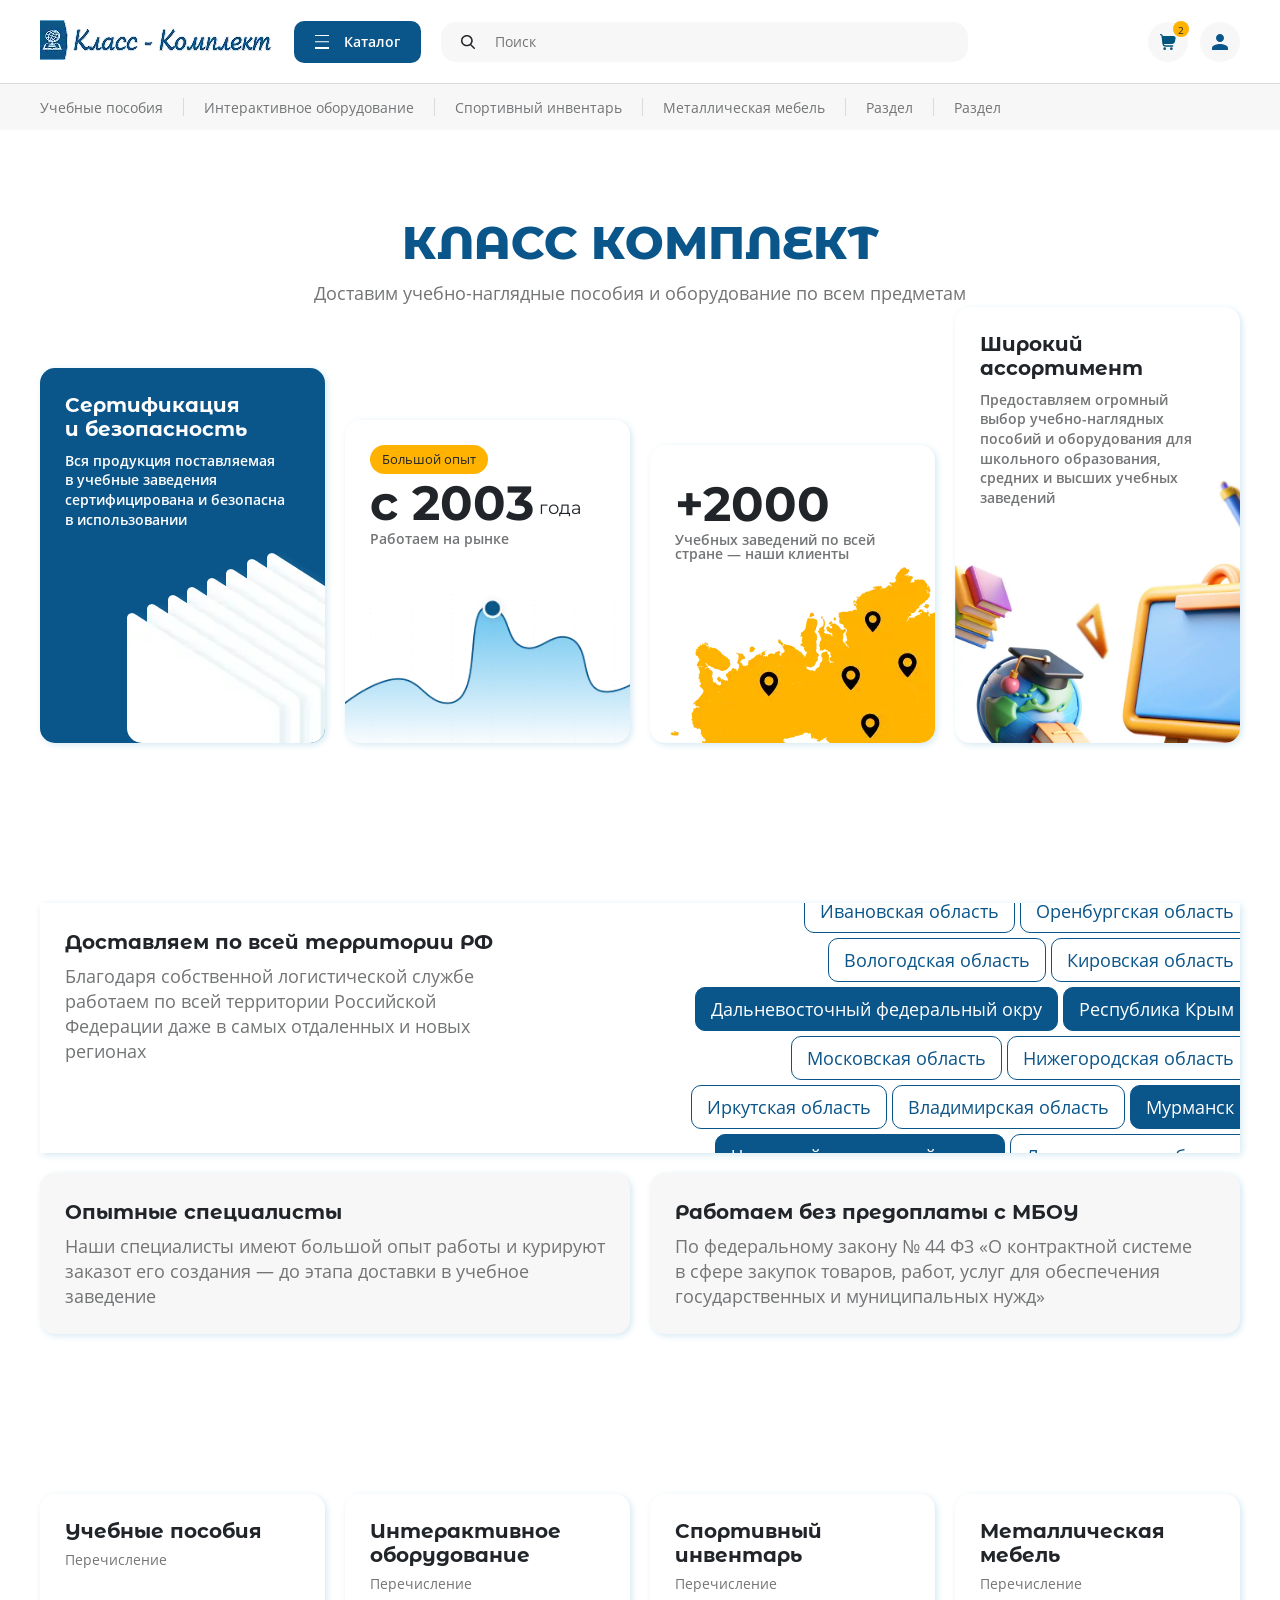
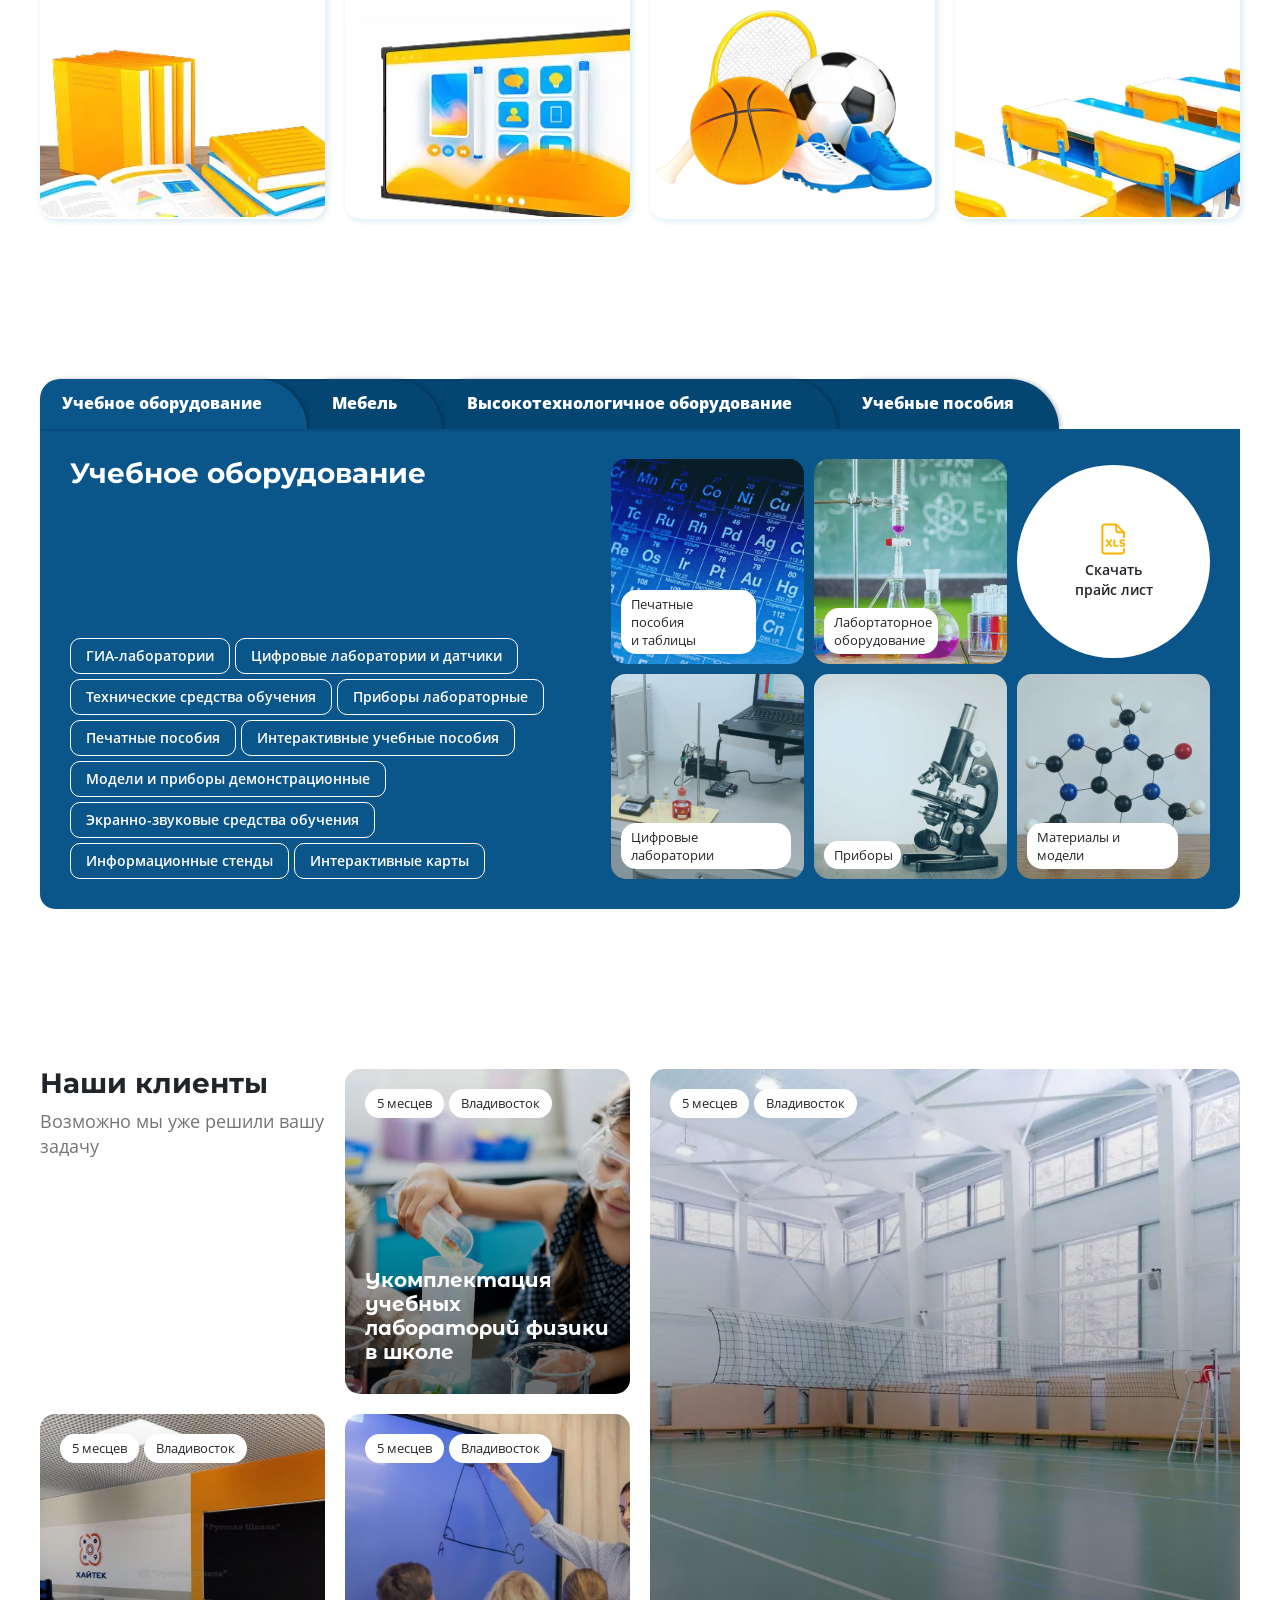
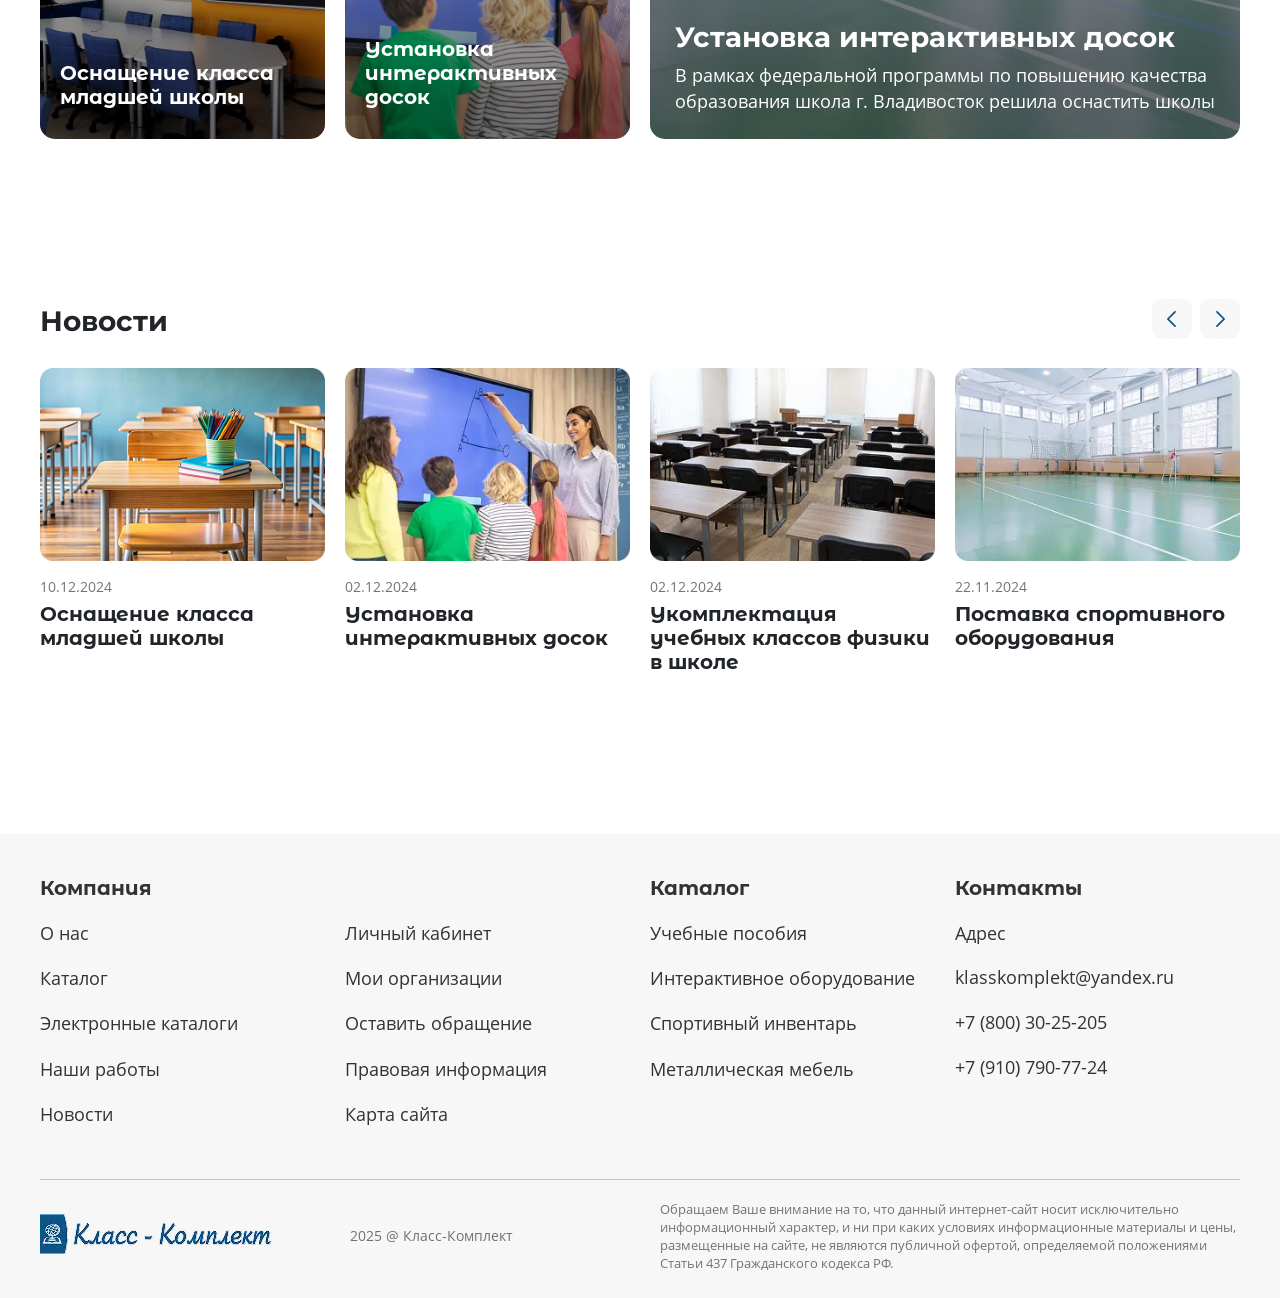
==== commit 98958fd7: "chamged files" ====
--- a/index.html
+++ b/index.html
@@ -1,1056 +1 @@
-<!DOCTYPE html>
-<html lang="ru" class="page">
-
-<head>
-    <meta charset="UTF-8">
-    <meta name="viewport" content="width=device-width, initial-scale=1.0">
-    <meta http-equiv="X-UA-Compatible" content="ie=edge">
-    <meta name="theme-color" content="#111111">
-    <title>Site</title>
-    <link rel="stylesheet" href="css/vendor.css">
-    <link rel="stylesheet" href="css/main.css">
-    <script defer src="https://cdn.jsdelivr.net/npm/jquery@3.5.1/dist/jquery.min.js"></script>
-    <script defer src="js/main.js"></script>
-</head>
-
-<body id="page" class="page__body">
-  <div class="site-container">
-    <header class="header">
-    <div class="header__top header-top">
-        <div class="container header-top__container">
-            <a href="index.html" class="logo">
-                <picture>
-                  <source srcset="img/logo.webp" type="image/webp">
-                  <img src="img/logo.avif" alt="">
-                </picture>
-            </a>
-            <a class="header-top__catalog">
-                <div class="burger burger--catalog">
-                    <span class="burger__line"></span>
-                </div>
-                <span class="header-top__catalog-text">Каталог</span>
-            </a>
-            <form action="#" class="header-top__form header-form">
-                <button type="button" class="header-form__btn btn-reset"></button>
-                <label class="header-form__label">
-                    <input type="text" placeholder="Поиск" class="header-form__input input-reset">
-                </label>
-            </form>
-            <div class="header-top__links">
-                <a href="basket.html" class="header-top__link">
-                    <div class="header-top__icon">
-                        <svg>
-                            <use xlink:href="img/sprite.svg#cart"></use>
-                        </svg>
-                    </div>
-                    <span class="header-top__counter">2</span>
-                </a>
-                <a href="account.html" class="header-top__link">
-                    <div class="header-top__icon">
-                        <svg>
-                            <use xlink:href="img/sprite.svg#avatar"></use>
-                        </svg>
-                    </div>
-                </a>
-            </div>
-        </div>
-    </div>
-    <div class="header__bottom header-bottom">
-        <div class="container header-bottom__container">
-            <nav class="header-bottom__nav nav">
-                <div class="nav__item">
-                    <a href="#" class="nav__link">Учебные пособия</a>
-                </div>
-                <div class="nav__item">
-                    <a href="#" class="nav__link">Интерактивное оборудование</a>
-                </div>
-                <div class="nav__item">
-                    <a href="#" class="nav__link">Спортивный инвентарь</a>
-                </div>
-                <div class="nav__item">
-                    <a href="#" class="nav__link">Металлическая мебель </a>
-                </div>
-                <div class="nav__item">
-                    <a href="#" class="nav__link">Раздел</a>
-                </div>
-                <div class="nav__item">
-                    <a href="#" class="nav__link">Раздел</a>
-                </div>
-            </nav>
-        </div>
-    </div>
-    <div class="mobile-nav">
-	<form action="#" class="mobile-nav__form header-form">
-        <button type="button" class="header-form__btn btn-reset"></button>
-        <label class="header-form__label">
-            <input type="text" placeholder="Поиск" class="header-form__input input-reset">
-        </label>
-    </form>
-
-    <div class="mobile-nav__menu catalog-menu">
-        <div id="btn1" class="catalog-menu__btn">
-            <div class="catalog-menu__btn-content">
-                <div class="catalog-menu__caption">Приказ &#8470;&nbsp;838</div>
-                <div class="catalog-menu__text">
-                    по&nbsp;оснащению школ&#8209;новостроек
-                </div>
-            </div>
-        </div>
-        <ul class="catalog-menu__menu menu list-reset">
-            <li class="menu__item menu-accordion">
-                <div class="menu-accordion__visible">
-                    <div class="menu-accordion__text">«Научные развлечения»</div>
-                    <svg class="menu-accordion__icon">
-                        <use xlink:href="img/sprite.svg#arrow-menu"></use>
-                    </svg>
-                </div>
-            </li>
-
-            <li class="menu__item menu-accordion menu-accordion--open">
-                <div class="menu-accordion__visible">
-                    <div class="menu-accordion__text">«Строникум»</div>
-                    <svg class="menu-accordion__icon">
-                        <use xlink:href="img/sprite.svg#arrow-menu"></use>
-                    </svg>
-                </div>
-
-                <ul class="menu-accordion__hidden menu-hidden list-reset">
-                    <li class="menu-hidden__item">
-                        <div class="menu-hidden__text">ГИА-лаборатории</div>
-                    </li>
-                    <li class="menu-hidden__item">
-                        <div class="menu-hidden__text">Приборы лабораторные</div>
-                        <svg class="menu-hidden__icon">
-                            <use xlink:href="img/sprite.svg#arrow-menu"></use>
-                        </svg>
-                    </li>
-                    <li class="menu-hidden__item">
-                        <div class="menu-hidden__text">
-                            Модели и&nbsp;приборы демонстрационные
-                        </div>
-                        <svg class="menu-hidden__icon">
-                            <use xlink:href="img/sprite.svg#arrow-menu"></use>
-                        </svg>
-                    </li>
-                    <li class="menu-hidden__item">
-                        <div class="menu-hidden__text">Печатные пособия</div>
-                    </li>
-                    <li class="menu-hidden__item">
-                        <div class="menu-hidden__text">Интерактивные учебные пособия</div>
-                    </li>
-                    <li class="menu-hidden__item">
-                        <div class="menu-hidden__text">Экранно-звуковые средства обучения</div>
-                    </li>
-                    <li class="menu-hidden__item">
-                        <div class="menu-hidden__text">Информационные стенды</div>
-                    </li>
-                    <li class="menu-hidden__item">
-                        <div class="menu-hidden__text">Интерактивные карты</div>
-                    </li>
-                </ul>
-            </li>
-
-            <li class="menu__item menu-accordion">
-                <div class="menu-accordion__visible">
-                    <div class="menu-accordion__text">«Химлабо»</div>
-                    <svg class="menu-accordion__icon">
-                        <use xlink:href="img/sprite.svg#arrow-menu"></use>
-                    </svg>
-                </div>
-            </li>
-
-            <li class="menu__item menu-accordion">
-                <div class="menu-accordion__visible">
-                    <div class="menu-accordion__text">«Зарница»</div>
-                    <svg class="menu-accordion__icon">
-                        <use xlink:href="img/sprite.svg#arrow-menu"></use>
-                    </svg>
-                </div>
-            </li>
-
-            <li class="menu__item menu-accordion">
-                <div class="menu-accordion__visible">
-                    <div class="menu-accordion__text">«Русская школа»</div>
-                    <svg class="menu-accordion__icon">
-                        <use xlink:href="img/sprite.svg#arrow-menu"></use>
-                    </svg>
-                </div>
-            </li>
-        </ul>
-    </div>
-
-    <nav class="mobile-nav__nav nav">
-        <div class="nav__item">
-            <a href="#" class="nav__link">Учебные пособия</a>
-        </div>
-        <div class="nav__item">
-            <a href="#" class="nav__link">Интерактивное оборудование</a>
-        </div>
-        <div class="nav__item">
-            <a href="#" class="nav__link">Спортивный инвентарь</a>
-        </div>
-        <div class="nav__item">
-            <a href="#" class="nav__link">Металлическая мебель </a>
-        </div>
-        <div class="nav__item">
-            <a href="#" class="nav__link">Раздел</a>
-        </div>
-        <div class="nav__item">
-            <a href="#" class="nav__link">Раздел</a>
-        </div>
-    </nav>
-</div>
-</header>
-    <main class="main">
-      <section class="hero">
-    <div class="container hero__container">
-        <h1 class="title hero__title">Класс комплект</h1>
-        <div class="hero__descr">
-            Доставим учебно-наглядные пособия и&nbsp;оборудование по&nbsp;всем предметам
-        </div>
-        <div class="hero__block">
-            <div class="hero__item">
-                <h2 class="subtitle hero__subtitle">Сертификация и&nbsp;безопасность</h2>
-                <p class="hero__item-descr">
-                    Вся продукция поставляемая в&nbsp;учебные заведения сертифицирована и&nbsp;безопасна
-                    в&nbsp;использовании
-                </p>
-                <div class="hero__img">
-                    <picture>
-                        <source srcset="img/hero-1.webp" type="image/webp">
-                        <img src="img/hero-1.avif" alt="">
-                    </picture>
-                </div>
-            </div>
-            <div class="hero__item">
-                <div class="hero__text">Большой опыт</div>
-                <div class="hero__info">
-                    <span>с 2003</span>
-                    <span>года</span>
-                </div>
-                <div class="hero__info-descr">
-                    Работаем на&nbsp;рынке
-                </div>
-                <div class="hero__img">
-                    <picture>
-                        <source srcset="img/hero-2.webp" type="image/webp">
-                        <img src="img/hero-2.avif" alt="">
-                    </picture>
-                </div>
-            </div>
-            <div class="hero__item">
-                <div class="hero__info">
-                    <span>+2000</span>
-                </div>
-                <div class="hero__info-descr">
-                    Учебных заведений по&nbsp;всей стране&nbsp;&mdash; наши клиенты
-                </div>
-                <div class="hero__img">
-                    <picture>
-                        <source srcset="img/hero-3.webp" type="image/webp">
-                        <img src="img/hero-3.avif" alt="">
-                    </picture>
-                </div>
-            </div>
-            <div class="hero__item">
-                <h2 class="subtitle hero__subtitle">Широкий ассортимент</h2>
-                <p class="hero__item-descr">
-                    Предоставляем огромный выбор учебно-наглядных пособий и&nbsp;оборудования для школьного образования,
-                    средних и&nbsp;высших учебных заведений
-                </p>
-                <div class="hero__img">
-                    <picture>
-                        <source srcset="img/hero-4.webp" type="image/webp">
-                        <img src="img/hero-4.avif" alt="">
-                    </picture>
-                </div>
-            </div>
-        </div>
-    </div>
-</section>
-      <section class="delivery">
-    <div class="container delivery__container">
-        <div class="delivery__top">
-            <div class="delivery__top-block">
-                <h3 class="subtitle delivery__subtitle">Доставляем по&nbsp;всей территории&nbsp;РФ</h3>
-                <p class="delivery__descr">
-                    Благодаря собственной логистической службе работаем по&nbsp;всей территории Российской Федерации
-                    даже в&nbsp;самых отдаленных и&nbsp;новых регионах
-                </p>
-            </div>
-            <ul class="delivery__cities-list list-reset">
-                <li class="delivery__city">Ивановская область</li>
-                <li class="delivery__city">Оренбургская область</li>
-                <li class="delivery__city">Вологодская область</li>
-                <li class="delivery__city">Кировская область</li>
-                <li class="delivery__city delivery__city--active">Дальневосточный федеральный окру</li>
-                <li class="delivery__city delivery__city--active">Республика Крым</li>
-                <li class="delivery__city">Московская область</li>
-                <li class="delivery__city">Нижегородская область</li>
-                <li class="delivery__city">Иркутская область</li>
-                <li class="delivery__city">Владимирская область</li>
-                <li class="delivery__city delivery__city--active">Мурманск</li>
-                <li class="delivery__city delivery__city--active">Чукотский автономный округ</li>
-                <li class="delivery__city">Ленинградская область</li>
-                <li class="delivery__city">Ивановская область</li>
-                <li class="delivery__city">Оренбургская область</li>
-                <li class="delivery__city">Вологодская область</li>
-            </ul>
-        </div>
-
-        <div class="delivery__bottom">
-            <div class="delivery__bottom-block">
-                <h3 class="subtitle delivery__subtitle">Опытные специалисты</h3>
-                <p class="delivery__descr">
-                    Наши специалисты имеют большой опыт работы и&nbsp;курируют заказот&nbsp;его создания&nbsp;&mdash;
-                    до&nbsp;этапа доставки в&nbsp;учебное заведение
-                </p>
-            </div>
-            <div class="delivery__bottom-block">
-                <h3 class="subtitle delivery__subtitle">Работаем без предоплаты с&nbsp;МБОУ</h3>
-                <p class="delivery__descr">
-                    По&nbsp;федеральному закону &#8470;&nbsp;44&nbsp;Ф3&nbsp;&laquo;О&nbsp;контрактной системе
-                    в&nbsp;сфере закупок товаров, работ, услуг для обеспечения государственных и&nbsp;муниципальных
-                    нужд&raquo;
-                </p>
-            </div>
-        </div>
-    </div>
-</section>
-      <section class="essentials">
-    <div class="container essentials__container">
-        <div class="essentials__block">
-            <h3 class="subtitle essentials__subtitle">Учебные пособия</h3>
-            <div class="essentials__text">Перечисление</div>
-            <div class="essentials__img">
-                <picture>
-                    <source data-srcset="img/essent.webp" type="image/webp">
-                    <img class="lazy" data-src="img/essent.avif" alt="">
-                </picture>
-            </div>
-        </div>
-
-        <div class="essentials__block">
-            <h3 class="subtitle essentials__subtitle">Интерактивное оборудование</h3>
-            <div class="essentials__text">Перечисление</div>
-            <div class="essentials__img">
-                <picture>
-                    <source data-srcset="img/essent-2.webp" type="image/webp">
-                    <img class="lazy" data-src="img/essent-2.avif" alt="">
-                </picture>
-            </div>
-        </div>
-
-        <div class="essentials__block">
-            <h3 class="subtitle essentials__subtitle">Спортивный инвентарь</h3>
-            <div class="essentials__text">Перечисление</div>
-            <div class="essentials__img">
-                <picture>
-                    <source data-srcset="img/essent-3.webp" type="image/webp">
-                    <img class="lazy" data-src="img/essent-3.avif" alt="">
-                </picture>
-            </div>
-        </div>
-
-        <div class="essentials__block">
-            <h3 class="subtitle essentials__subtitle">Металлическая мебель</h3>
-            <div class="essentials__text">Перечисление</div>
-            <div class="essentials__img">
-                <picture>
-                    <source data-srcset="img/essent-4.webp" type="image/webp">
-                    <img class="lazy" data-src="img/essent-4.avif" alt="">
-                </picture>
-            </div>
-        </div>
-    </div>
-</section>
-      <section class="equipment">
-    <div class="container equipment__container">
-        <div class="equipment__tabs">
-            <button class="equipment__tab equipment__tab--active btn-reset">Учебное оборудование</button>
-            <button class="equipment__tab btn-reset">Мебель</button>
-            <button class="equipment__tab btn-reset">Высокотехнологичное оборудование</button>
-            <button class="equipment__tab btn-reset">Учебные пособия</button>
-        </div>
-
-        <div class="equipment__content">
-            <div class="equipment__left equipment-left">
-                <h2 class="title equipment__title">Учебное оборудование</h2>
-                <ul class="equipment__list list-reset">
-                    <li class="equipment__item">
-                        <span>ГИА-лаборатории</span>
-                    </li>
-                    <li class="equipment__item">
-                        <span>Цифровые лаборатории и&nbsp;датчики</span>
-                    </li>
-                    <li class="equipment__item">
-                        <span>Технические средства обучения</span>
-                    </li>
-                    <li class="equipment__item">
-                        <span>Приборы лабораторные</span>
-                    </li>
-                    <li class="equipment__item">
-                        <span>Печатные пособия</span>
-                    </li>
-                    <li class="equipment__item">
-                        <span>Интерактивные учебные пособия</span>
-                    </li>
-                    <li class="equipment__item">
-                        <span>Модели и&nbsp;приборы демонстрационные</span>
-                    </li>
-                    <li class="equipment__item">
-                        <span>Экранно-звуковые средства обучения</span>
-                    </li>
-                    <li class="equipment__item">
-                        <span>Информационные стенды</span>
-                    </li>
-                    <li class="equipment__item">
-                        <span>Интерактивные карты</span>
-                    </li>
-                </ul>
-            </div>
-            <div class="equipment__right equipment-right">
-                <ul class="equipment-right__list list-reset">
-                    <li class="equipment-right__item">
-                        <div class="equipment-right__img">
-                            <picture>
-                                <source srcset="img/equip-1.webp" type="image/webp">
-                                <img class="lazy" data-src="img/equip-1.avif" alt="">
-                            </picture>
-                        </div>
-                        <div class="equipment-right__info">
-                            <span>Печатные пособия и&nbsp;таблицы</span>
-                        </div>
-                    </li>
-                    <li class="equipment-right__item">
-                        <div class="equipment-right__img">
-                            <picture>
-                                <source srcset="img/equip-2.webp" type="image/webp">
-                                <img class="lazy" data-src="img/equip-2.avif" alt="">
-                            </picture>
-                        </div>
-                        <div class="equipment-right__info">
-                            <span>Лабортаторное оборудование</span>
-                        </div>
-                    </li>
-                    <li class="equipment-right__item equipment-right__item--file">
-                        <form action="#" class="equipment-right__file file-download">
-                            <label for="file" class="file-download__label">
-                                <svg>
-                                  <use xlink:href="img/sprite.svg#file"></use>
-                                </svg>
-                                <div>Скачать прайс лист</div>
-                            </label>
-                            <input id="file" type="submit" class="file-download__input">
-                        </form>
-                    </li>
-                    <li class="equipment-right__item">
-                        <div class="equipment-right__img">
-                            <picture>
-                                <source data-srcset="img/equip-3.webp" type="image/webp">
-                                <img class="lazy" data-src="img/equip-3.avif" alt="">
-                            </picture>
-                        </div>
-                        <div class="equipment-right__info">
-                            <span>Цифровые лаборатории</span>
-                        </div>
-                    </li>
-                    <li class="equipment-right__item">
-                        <div class="equipment-right__img">
-                            <picture>
-                                <source data-srcset="img/equip-4.webp" type="image/webp">
-                                <img class="lazy" data-src="img/equip-4.avif" alt="">
-                            </picture>
-                        </div>
-                        <div class="equipment-right__info">
-                            <span>Приборы</span>
-                        </div>
-                    </li>
-                    <li class="equipment-right__item">
-                        <div class="equipment-right__img">
-                            <picture>
-                                <source data-srcset="img/equip-5.webp" type="image/webp">
-                                <img class="lazy" data-src="img/equip-5.avif" alt="">
-                            </picture>
-                        </div>
-                        <div class="equipment-right__info">
-                            <span>Материалы и модели</span>
-                        </div>
-                    </li>
-                </ul>
-            </div>
-        </div>
-    </div>
-</section>
-      <section class="clients">
-    <div class="container clients__container">
-        <div class="clients__grid">
-            <div class="clients__left">
-                <div class="clients__block">
-                    <h2 class="title clients__title">Наши клиенты</h2>
-                    <div class="clients__text">Возможно мы&nbsp;уже решили вашу задачу</div>
-                </div>
-
-                <div class="clients__block">
-                    <div class="clients__captions">
-                        <div class="clients__caption">5 месцев</div>
-                        <div class="clients__caption">Владивосток</div>
-                    </div>
-                    <div class="clients__img">
-                        <picture>
-                            <source data-srcset="img/clients-1.webp" type="image/webp">
-                            <img class="lazy" data-src="img/clients-1.avif" alt="">
-                        </picture>
-                    </div>
-                    <h3 class="subtitle clients__subtitle">
-                        Укомплектация учебных лабораторий физики в&nbsp;школе
-                    </h3>
-                </div>
-
-                <div class="clients__block">
-                    <div class="clients__captions">
-                        <div class="clients__caption">5 месцев</div>
-                        <div class="clients__caption">Владивосток</div>
-                    </div>
-                    <div class="clients__img">
-                        <picture>
-                            <source data-srcset="img/clients-2.webp" type="image/webp">
-                            <img class="lazy" data-src="img/clients-2.avif" alt="">
-                        </picture>
-                    </div>
-                    <h3 class="subtitle clients__subtitle">
-                        Оснащение класса младшей школы
-                    </h3>
-                </div>
-
-                <div id="btn" class="clients__block">
-                    <div class="clients__captions">
-                        <div class="clients__caption">5 месцев</div>
-                        <div class="clients__caption">Владивосток</div>
-                    </div>
-                    <div class="clients__img">
-                        <picture>
-                            <source data-srcset="img/clients-3.webp" type="image/webp">
-                            <img class="lazy" data-src="img/clients-3.avif" alt="">
-                        </picture>
-                    </div>
-                    <h3 class="subtitle clients__subtitle">
-                        Установка интерактивных досок
-                    </h3>
-                </div>
-            </div>
-
-            <div class="clients__right">
-                <div class="clients__captions">
-                    <div class="clients__caption">5 месцев</div>
-                    <div class="clients__caption">Владивосток</div>
-                </div>
-                <div class="clients__img">
-                    <picture>
-                        <source data-srcset="img/clients-4.webp" type="image/webp">
-                        <img class="lazy" data-src="img/clients-4.avif" alt="">
-                    </picture>
-                </div>
-                <h2 class="title clients__title">
-                    Установка интерактивных досок
-                </h2>
-                <div class="clients__descr">
-                    В&nbsp;рамках федеральной программы по&nbsp;повышению качества образования школа&nbsp;г. Владивосток
-                    решила оснастить школы
-                </div>
-            </div>
-        </div>
-    </div>
-</section>
-      <section class="news">
-    <div class="container news__container">
-        <h2 class="title news__title">Новости</h2>
-        <div class="slider-nav news__slider-nav">
-            <button class="slider-nav__btn slider-nav__prev btn-reset">
-                <svg>
-                  <use xlink:href="img/sprite.svg#arrow-left"></use>
-                </svg>
-            </button>
-            <button class="slider-nav__btn slider-nav__next btn-reset">
-                <svg>
-                    <use xlink:href="img/sprite.svg#arrow-right"></use>
-                </svg>
-            </button>
-        </div>
-        <div class="news__swiper-container">
-            <div class="swiper news__swiper">
-                <div class="swiper-wrapper">
-                    <div class="swiper-slide news-slide">
-                        <a href="#" class="news-slide__img">
-                            <picture>
-                                <source data-srcset="img/news-1.png" type="image/png">
-                                <source data-srcset="img/news-1.webp" type="image/webp">
-                                <img class="lazy" data-src="img/news-1.avif" alt="">
-                            </picture>
-                        </a>
-                        <a href="#" class="news-slide__content">
-                            <time datetime="2024-12-10" class="news-slide__time">10.12.2024</time>
-                            <h3 class="subtitle news-slide__subtitle">
-                                Оснащение класса младшей школы
-                            </h3>
-                        </a>
-                    </div>
-
-                    <div class="swiper-slide news-slide">
-                        <a href="#" class="news-slide__img">
-                            <picture>
-                                <source data-srcset="img/news-2.webp" type="image/webp">
-                                <img class="lazy" data-src="img/news-2.avif" alt="">
-                            </picture>
-                        </a>
-                        <a href="#" class="news-slide__content">
-                            <time datetime="2024-12-02" class="news-slide__time">02.12.2024</time>
-                            <h3 class="subtitle news-slide__subtitle">
-                                Установка интерактивных досок
-                            </h3>
-                        </a>
-                    </div>
-
-                    <div class="swiper-slide news-slide">
-                        <a href="#" class="news-slide__img">
-                            <picture>
-                                <source data-srcset="img/news-3.webp" type="image/webp">
-                                <img class="lazy" data-src="img/news-3.avif" alt="">
-                            </picture>
-                        </a>
-                        <a href="#" class="news-slide__content">
-                            <time datetime="2024-12-02" class="news-slide__time">02.12.2024</time>
-                            <h3 class="subtitle news-slide__subtitle">
-                                Укомплектация учебных классов физики в&nbsp;школе
-                            </h3>
-                        </a>
-                    </div>
-
-                    <div class="swiper-slide news-slide">
-                        <a href="#" class="news-slide__img">
-                            <picture>
-                                <source data-srcset="img/news-4.webp" type="image/webp">
-                                <img class="lazy" data-src="img/news-4.avif" alt="">
-                            </picture>
-                        </a>
-                        <a href="#" class="news-slide__content">
-                            <time datetime="2024-11-22" class="news-slide__time">22.11.2024</time>
-                            <h3 class="subtitle news-slide__subtitle">
-                                Поставка спортивного оборудования
-                            </h3>
-                        </a>
-                    </div>
-
-                    <div class="swiper-slide news-slide">
-                        <a href="#" class="news-slide__img">
-                            <picture>
-                                <source data-srcset="img/news-1.webp" type="image/webp">
-                                <img class="lazy" data-src="img/news-1.avif" alt="">
-                            </picture>
-                        </a>
-                        <a href="#" class="news-slide__content">
-                            <time datetime="2024-12-10" class="news-slide__time">10.12.2024</time>
-                            <h3 class="subtitle news-slide__subtitle">
-                                Оснащение класса младшей школы
-                            </h3>
-                        </a>
-                    </div>
-
-                    <div class="swiper-slide news-slide">
-                        <a href="#" class="news-slide__img">
-                            <picture>
-                                <source data-srcset="img/news-2.webp" type="image/webp">
-                                <img class="lazy" data-src="img/news-2.avif" alt="">
-                            </picture>
-                        </a>
-                        <a href="#" class="news-slide__content">
-                            <time datetime="2024-12-02" class="news-slide__time">02.12.2024</time>
-                            <h3 class="subtitle news-slide__subtitle">
-                                Установка интерактивных досок
-                            </h3>
-                        </a>
-                    </div>
-
-                    <div class="swiper-slide news-slide">
-                        <a href="#" class="news-slide__img">
-                            <picture>
-                                <source data-srcset="img/news-3.webp" type="image/webp">
-                                <img class="lazy" data-src="img/news-3.avif" alt="">
-                            </picture>
-                        </a>
-                        <a href="#" class="news-slide__content">
-                            <time datetime="2024-12-02" class="news-slide__time">02.12.2024</time>
-                            <h3 class="subtitle news-slide__subtitle">
-                                Укомплектация учебных классов физики в&nbsp;школе
-                            </h3>
-                        </a>
-                    </div>
-
-                    <div class="swiper-slide news-slide">
-                        <a href="#" class="news-slide__img">
-                            <picture>
-                                <source data-srcset="img/news-4.webp" type="image/webp">
-                                <img class="lazy" data-src="img/news-4.avif" alt="">
-                            </picture>
-                        </a>
-                        <a href="#" class="news-slide__content">
-                            <time datetime="2024-11-22" class="news-slide__time">22.11.2024</time>
-                            <h3 class="subtitle news-slide__subtitle">
-                                Поставка спортивного оборудования
-                            </h3>
-                        </a>
-                    </div>
-                    
-                </div>
-            </div>
-        </div>
-    </div>
-</section>
-      <div class="popup case" id="case">
-    <div class="case__container">
-        <div class="case__content">
-            <div class="case__pags">
-                <div class="case__pag">1</div>
-                <span>/</span>
-                <div class="case__pag">7</div>
-            </div>
-            <h2 class="title case__title">Кейсы</h2>
-            <div class="case__content-block">
-                <div class="case__caption">Задача клиента</div>
-                <p class="case__descr">
-                    В&nbsp;рамках федеральной программы по&nbsp;повышению качества образования школа&nbsp;г. Владивосток
-                    решила оснастить школы интерактивными досками для модернизации учебного процесса
-                </p>
-            </div>
-
-            <div class="case__content-block">
-                <div class="case__caption">Срок исполнения</div>
-                <p class="case__descr">5&nbsp;месяцев</p>
-            </div>
-
-            <div class="case__content-block">
-                <div class="case__caption">С&nbsp;какими проблемами столкнулись</div>
-                <div class="case__paragraphs">
-                    <p class="case__descr">
-                        Обучение персонала: Требовалось организовать инструктаж для учителей, чтобы они могли полноценно
-                        использовать возможности нового оборудования.
-                    </p>
-                    <div class="case__descr">
-                        Техническая поддержка: Необходимость предоставления непрерывной технической поддержки
-                        в&nbsp;первые
-                        месяцы после установки оборудования
-                    </div>
-                    <div class="case__descr">
-                        Логистические задачи: Доставка оборудования в&nbsp;отдалённый регион России представляла собой
-                        значительную сложность из-за плохой транспортной доступности
-                    </div>
-                </div>
-            </div>
-            
-            <div class="case__content-block">
-                <div class="case__caption">Что получил заказчик</div>
-                <p class="case__descr">
-                    Установка интерактивных досок была успешно завершена в&nbsp;12&nbsp;в классах. Это позволило
-                    учителям
-                    использовать современные технологии для демонстрации учебных материалов и&nbsp;интерактивной работы
-                    с&nbsp;учащимися
-                </p>
-            </div>
-
-            <div class="slider-nav case__slider-nav">
-                <button class="slider-nav__btn slider-nav__prev btn-reset">
-                    <svg>
-                      <use xlink:href="img/sprite.svg#arrow-left"></use>
-                    </svg>
-                </button>
-                <button class="slider-nav__btn slider-nav__next btn-reset">
-                    <svg>
-                        <use xlink:href="img/sprite.svg#arrow-right"></use>
-                    </svg>
-                </button>
-            </div>
-        </div>
-
-        <div class="case__img">
-            <picture>
-                <source data-srcset="img/case.webp" type="image/webp">
-                <img class="lazy" data-src="img/case.avif" alt="">
-            </picture>
-        </div>
-    </div>
-</div>
-      <div class="popup request" id="request">
-    <div class="request__container">
-        <h2 class="title request__title">Оставить обращение</h2>
-        <div class="request__btns switch-btns">
-            <button class="switch-btn btn-login btn-reset">
-                Запросить звонок 
-            </button>
-            <button class="switch-btn switch-btn--active btn-registr btn-reset">
-                Форма обратной связи
-            </button>
-        </div>
-        <p class="request__descr">
-            Наш менеджер свяжется с&nbsp;Вами в&nbsp;течении 2&nbsp;рабочих дней
-        </p>
-        <form action="#" class="request__form registr-form">
-            <div class="request__wrap">
-                <div class="request__form-descr">Имя</div>
-                <input placeholder="Менделеев Дмитрий Иванович" type="text" 
-                class="request__input input-reset">
-            </div>
-            <div class="request__wrap">
-                <div class="request__form-descr">Телефон*</div>
-                <input placeholder="+7" type="tel" class="request__input input-reset">
-            </div>
-            <div class="request__wrap">
-                <div class="request__form-descr">Почта*</div>
-                <input placeholder="example@domain.ru" type="email" class="request__input input-reset">
-            </div>
-            <div class="request__wrap">
-                <div class="request__form-descr">Комментарий</div>
-                <textarea placeholder="Подробно опишите суть обращения" 
-                class="request__textarea input-reset"></textarea>
-            </div>
-
-            <div class="request__documents-block documents-block">
-                <div class="documents-block__left">
-                    <div class="documents-block__caption">
-                        Загрузка до&nbsp;5&nbsp;фото или видео файлов
-                    </div>
-                    <div class="documents-block__upload-files">
-                        <label for="file" class="documents-block__label">
-                            Нажмите, чтобы загрузить, либо перетащите фото сюда
-                        </label>
-                        <input id="file" type="file" class="documents-block__input visually-hidden">
-                        <div class="documents-block__files-info">
-                            Максимальный размер файла 500&nbsp;МБ
-                        </div>
-                    </div>
-                </div>
-                <div class="documents-block__right">
-                    <div class="documents-block__caption">Загруженные документы</div>
-                    <div class="documents-block__files">
-                        <div class="documents-block__file">
-                            <picture>
-                                <source data-srcset="img/clients-3.webp" type="image/webp">
-                                <img class="lazy" data-src="img/clients-3.avif" alt="">
-                            </picture>
-                            <button type="button" class="documents-block__delete btn-reset">
-                                <svg>
-                                  <use xlink:href="img/sprite.svg#delete"></use>
-                                </svg>
-                            </button>
-                        </div>
-                        <div class="documents-block__file">
-                            <picture>
-                                <source data-srcset="img/file.webp" type="image/webp">
-                                <img class="lazy" data-src="img/file.avif" alt="">
-                            </picture>
-                            <button type="button" class="documents-block__delete btn-reset">
-                                <svg>
-                                  <use xlink:href="img/sprite.svg#delete"></use>
-                                </svg>
-                            </button>
-                        </div>
-                        <div class="documents-block__file">
-                            <picture>
-                                <source data-srcset="img/clients-3.webp" type="image/webp">
-                                <img class="lazy" data-src="img/clients-3.avif" alt="">
-                            </picture>
-                            <button type="button" class="documents-block__delete btn-reset">
-                                <svg>
-                                  <use xlink:href="img/sprite.svg#delete"></use>
-                                </svg>
-                            </button>
-                        </div>
-                        <div class="documents-block__file">
-                            <picture>
-                                <source data-srcset="img/file.webp" type="image/webp">
-                                <img class="lazy" data-src="img/file.avif" alt="">
-                            </picture>
-                            <button type="button" class="documents-block__delete btn-reset">
-                                <svg>
-                                  <use xlink:href="img/sprite.svg#delete"></use>
-                                </svg>
-                            </button>
-                        </div>
-                        <div class="documents-block__file">
-                            <picture>
-                                <source data-srcset="img/file.webp" type="image/webp">
-                                <img class="lazy" data-src="img/file.avif" alt="">
-                            </picture>
-                            <button type="button" class="documents-block__delete btn-reset">
-                                <svg>
-                                  <use xlink:href="img/sprite.svg#delete"></use>
-                                </svg>
-                            </button>
-                        </div>
-                    </div>
-                </div>
-            </div>
-
-            <div class="request__form-descr">
-                Нажимая кнопку отправить, вы&nbsp;даете 
-                <a href="#">согласие на&nbsp;обработку персональных данный</a>
-            </div>
-            <button class="request__btn btn-reset">Отправить</button>
-        </form>
-
-        <form action="#" class="request__form login-form login-form--hidden">
-            <div class="request__wrap">
-                <div class="request__form-descr">Имя</div>
-                <input placeholder="Менделеев Дмитрий Иванович" type="text" 
-                class="request__input input-reset">
-            </div>
-            <div class="request__wrap">
-                <div class="request__form-descr">Телефон*</div>
-                <input placeholder="+7" type="tel" class="request__input input-reset">
-            </div>
-            <div class="request__wrap">
-                <div class="request__form-descr">Удобное время и&nbsp;день звонка</div>
-                <input placeholder="Пятница, 12:00 - 17:00" type="text" class="request__input input-reset">
-            </div>
-            <div class="request__form-descr">
-                Нажимая кнопку отправить, вы&nbsp;даете 
-                <a href="#">согласие на&nbsp;обработку персональных данный</a>
-            </div>
-            <button class="request__btn btn-reset">Запросить звонок</button>
-        </form>
-    </div>
-</div>
-      <div class="popup order" id="order">
-    <div class="order__container">
-        <div class="order__text">
-            Приказ Министерства просвещения Российской Федерации от&nbsp;28.11.2024 &#8470;&nbsp;838
-        </div>
-        <h2 class="title order__title">
-            Оснащение школ-новостроек. Учебное оборудование от&nbsp;производителя
-        </h2>
-        <p class="order__descr">
-            &laquo;Об&nbsp;утверждении перечня средств обучения и&nbsp;воспитания, соответствующих современным условиям
-            обучения, необходимых при оснащении общеобразовательных организаций в&nbsp;целях реализации мероприятий
-            государственной программы Российской Федерации &bdquo;Развитие образования&ldquo;, направленных
-            на&nbsp;содействие созданию (создание) в&nbsp;субъектах Российской Федерации новых (дополнительных) мест
-            в&nbsp;общеобразовательных организациях, модернизацию инфраструктуры общего образования, школьных систем
-            образования, критериев его формирования и&nbsp;требований к&nbsp;функциональному оснащению
-            общеобразовательных организаций&raquo;(Зарегистрирован&nbsp;18.12.2024 &#8470;&nbsp;80619)
-        </p>
-        <a href="#" class="order__link">Читать приказ</a>
-    </div>
-</div>
-    </main>
-    <footer class="footer">
-    <a href="#page" data-scroll class="to-top">
-        <svg>
-          <use xlink:href="img/sprite.svg#arrow-top"></use>
-        </svg>
-    </a>
-    <div class="footer__top footer-top">
-        <div class="container footer-top__container">
-            <div class="footer-top__block">
-                <h3 class="subtitle footer-top__title">Компания</h3>
-                <ul class="footer-top__list footer-list list-reset">
-                    <li class="footer-list__item">
-                        <a href="#" class="footer-list__link">О&nbsp;нас</a>
-                    </li>
-                    <li class="footer-list__item">
-                        <a href="catalog.html" class="footer-list__link">Каталог</a>
-                    </li>
-                    <li class="footer-list__item">
-                        <a href="#" class="footer-list__link">Электронные каталоги</a>
-                    </li>
-                    <li class="footer-list__item">
-                        <a href="#" class="footer-list__link">Наши работы</a>
-                    </li>
-                    <li class="footer-list__item">
-                        <a href="#" class="footer-list__link">Новости</a>
-                    </li>
-                </ul>
-            </div>
-
-            <div class="footer-top__block">
-                <h3 class="subtitle footer-top__title"></h3>
-                <ul class="footer-top__list footer-list list-reset">
-                    <li class="footer-list__item">
-                        <a href="account.html" class="footer-list__link">Личный кабинет</a>
-                    </li>
-                    <li class="footer-list__item">
-                        <a href="organizations.html" class="footer-list__link">Мои организации</a>
-                    </li>
-                    <li class="footer-list__item">
-                        <a id="btn4" class="footer-list__link">Оставить обращение</a>
-                    </li>
-                    <li class="footer-list__item">
-                        <a href="#" class="footer-list__link">Правовая информация</a>
-                    </li>
-                    <li class="footer-list__item">
-                        <a href="#" class="footer-list__link">Карта сайта</a>
-                    </li>
-                </ul>
-            </div>
-
-            <div class="footer-top__block">
-                <h3 class="subtitle footer-top__title">Каталог</h3>
-                <ul class="footer-top__list footer-list list-reset">
-                    <li class="footer-list__item">
-                        <a href="#" class="footer-list__link">Учебные пособия</a>
-                    </li>
-                    <li class="footer-list__item">
-                        <a href="#" class="footer-list__link">Интерактивное оборудование</a>
-                    </li>
-                    <li class="footer-list__item">
-                        <a href="#" class="footer-list__link">Спортивный инвентарь</a>
-                    </li>
-                    <li class="footer-list__item">
-                        <a href="#" class="footer-list__link">Металлическая мебель </a>
-                    </li>
-                </ul>
-            </div>
-
-            <div class="footer-top__block">
-                <h3 class="subtitle footer-top__title">Контакты</h3>
-                <ul class="footer-top__list footer-list list-reset">
-                    <li class="footer-list__item">
-                        <address class="footer-list__link">Адрес</address>
-                    </li>
-                    <li class="footer-list__item">
-                        <a href="mailto:klasskomplekt@yandex.ru" class="footer-list__link">
-                            klasskomplekt@yandex.ru
-                        </a>
-                    </li>
-                    <li class="footer-list__item">
-                        <a href="tel:+78003025205" class="footer-list__link">+7 (800) 30-25-205</a>
-                    </li>
-                    <li class="footer-list__item">
-                        <a href="tel:+79107907724" class="footer-list__link">+7 (910) 790-77-24</a>
-                    </li>
-                </ul>
-            </div>
-        </div>
-    </div>
-    <div class="footer__bottom footer-bottom">
-        <div class="container footer-bottom__container">
-            <div class="footer-bottom__content">
-                <a href="index.html" class="logo">
-                    <picture>
-                        <source data-srcset="img/logo.webp" type="image/webp">
-                        <img class="lazy" data-src="img/logo.avif" alt="">
-                    </picture>
-                </a>
-                <div class="footer-bottom__text">
-                    2025 @ Класс-Комплект
-                </div>
-                <div class="footer-bottom__descr">
-                    Обращаем Ваше внимание на&nbsp;то, что данный интернет-сайт носит исключительно информационный характер,
-                    и&nbsp;ни&nbsp;при каких условиях информационные материалы и&nbsp;цены, размещенные на&nbsp;сайте,
-                    не&nbsp;являются публичной офертой, определяемой положениями Статьи 437 Гражданского кодекса&nbsp;РФ.
-                </div>
-            </div>
-        </div>
-    </div>
-</footer>
-  </div>
-</body>
-
-</html>+<!DOCTYPE html><html lang="ru" class="page"><head><meta charset="UTF-8"><meta name="viewport" content="width=device-width,initial-scale=1"><meta http-equiv="X-UA-Compatible" content="ie=edge"><meta name="theme-color" content="#111111"><title>Site</title><link rel="stylesheet" href="css/vendor.css"><link rel="stylesheet" href="css/main.css"><script defer="defer" src="https://cdn.jsdelivr.net/npm/jquery@3.5.1/dist/jquery.min.js"></script><script defer="defer" src="js/main.js"></script></head><body id="page" class="page__body"><div class="site-container"><header class="header"><div class="header__top header-top"><div class="container header-top__container"><a href="index.html" class="logo"><picture><source srcset="img/logo.webp" type="image/webp"><img src="img/logo.avif" alt=""></picture></a><a class="header-top__catalog"><div class="burger burger--catalog"><span class="burger__line"></span></div><span class="header-top__catalog-text">Каталог</span></a><form action="#" class="header-top__form header-form"><button type="button" class="header-form__btn btn-reset"></button> <label class="header-form__label"><input type="text" placeholder="Поиск" class="header-form__input input-reset"></label></form><div class="header-top__links"><a href="basket.html" class="header-top__link"><div class="header-top__icon"><svg><use xlink:href="img/sprite.svg#cart"></use></svg></div><span class="header-top__counter">2</span> </a><a href="account.html" class="header-top__link"><div class="header-top__icon"><svg><use xlink:href="img/sprite.svg#avatar"></use></svg></div></a></div></div></div><div class="header__bottom header-bottom"><div class="container header-bottom__container"><nav class="header-bottom__nav nav"><div class="nav__item"><a href="#" class="nav__link">Учебные пособия</a></div><div class="nav__item"><a href="#" class="nav__link">Интерактивное оборудование</a></div><div class="nav__item"><a href="#" class="nav__link">Спортивный инвентарь</a></div><div class="nav__item"><a href="#" class="nav__link">Металлическая мебель</a></div><div class="nav__item"><a href="#" class="nav__link">Раздел</a></div><div class="nav__item"><a href="#" class="nav__link">Раздел</a></div></nav></div></div><div class="catalog-overlay"></div><div class="catalog-dropdown" id="catalog-dropdown"><div class="catalog-dropdown__container"><div class="catalog-dropdown__left"><ul class="catalog-dropdown__list list-reset"><li class="catalog-dropdown__item"><a href="#" class="catalog-dropdown__link">Учебные пособия</a></li><li class="catalog-dropdown__item catalog-dropdown__item--active"><a href="#" class="catalog-dropdown__link">Строникум</a> <svg class="catalog-dropdown__arrow"><use xlink:href="img/sprite.svg#arrow-right"></use></svg></li><li class="catalog-dropdown__item"><a href="#" class="catalog-dropdown__link">Интерактивное оборудование</a></li><li class="catalog-dropdown__item"><a href="#" class="catalog-dropdown__link">Спортивный инвентарь</a></li><li class="catalog-dropdown__item"><a href="#" class="catalog-dropdown__link">Металлическая мебель</a></li><li class="catalog-dropdown__item"><a href="#" class="catalog-dropdown__link">«Научные развлечения»</a></li><li class="catalog-dropdown__item"><a href="#" class="catalog-dropdown__link">«Химлабо»</a></li><li class="catalog-dropdown__item"><a href="#" class="catalog-dropdown__link">«Зарница»</a></li></ul><div id="btn1-1" class="catalog-dropdown__order catalog-menu__btn"><div class="catalog-menu__btn-content"><div class="catalog-menu__caption">Приказ &#8470;&nbsp;838</div><div class="catalog-menu__text">по&nbsp;оснащению школ&#8209;новостроек</div></div><svg class="catalog-menu__btn-icon"><use xlink:href="img/sprite.svg#arrow-menu"></use></svg></div></div><div class="catalog-dropdown__right"><div class="catalog-dropdown__cols"><div class="catalog-dropdown__col"><h3 class="catalog-dropdown__col-title">Интерактивное оборудование</h3><ul class="catalog-dropdown__sublist list-reset"><li><a href="#" class="catalog-dropdown__sublink">ГИА-лаборатории</a></li><li><a href="#" class="catalog-dropdown__sublink">Цифровые лаборатории и&nbsp;датчики</a></li><li><a href="#" class="catalog-dropdown__sublink">Технические средства обучения</a></li><li><a href="#" class="catalog-dropdown__sublink">Модели и&nbsp;приборы демонстрационные</a></li><li><a href="#" class="catalog-dropdown__sublink">Приборы лабораторные</a></li><li><a href="#" class="catalog-dropdown__sublink">Технические средства обучения</a></li><li><a href="#" class="catalog-dropdown__sublink">Модели и&nbsp;приборы демонстрационные</a></li><li><a href="#" class="catalog-dropdown__sublink">Приборы лабораторные</a></li></ul></div><div class="catalog-dropdown__col"><h3 class="catalog-dropdown__col-title">Интерактивное оборудование</h3><ul class="catalog-dropdown__sublist list-reset"><li><a href="#" class="catalog-dropdown__sublink">ГИА-лаборатории</a></li><li><a href="#" class="catalog-dropdown__sublink">Цифровые лаборатории и&nbsp;датчики</a></li><li><a href="#" class="catalog-dropdown__sublink">Технические средства обучения</a></li><li><a href="#" class="catalog-dropdown__sublink">Модели и&nbsp;приборы демонстрационные</a></li><li><a href="#" class="catalog-dropdown__sublink">Приборы лабораторные</a></li><li><a href="#" class="catalog-dropdown__sublink">Технические средства обучения</a></li><li><a href="#" class="catalog-dropdown__sublink">Модели и&nbsp;приборы демонстрационные</a></li><li><a href="#" class="catalog-dropdown__sublink">Приборы лабораторные</a></li></ul></div></div></div></div></div><div class="mobile-nav"><form action="#" class="mobile-nav__form header-form"><button type="button" class="header-form__btn btn-reset"></button> <label class="header-form__label"><input type="text" placeholder="Поиск" class="header-form__input input-reset"></label></form><div class="mobile-nav__menu catalog-menu"><div id="btn1" class="catalog-menu__btn"><div class="catalog-menu__btn-content"><div class="catalog-menu__caption">Приказ &#8470;&nbsp;838</div><div class="catalog-menu__text">по&nbsp;оснащению школ&#8209;новостроек</div></div></div><ul class="catalog-menu__menu menu list-reset"><li class="menu__item menu-accordion"><div class="menu-accordion__visible"><div class="menu-accordion__text">«Научные развлечения»</div><svg class="menu-accordion__icon"><use xlink:href="img/sprite.svg#arrow-menu"></use></svg></div></li><li class="menu__item menu-accordion menu-accordion--open"><div class="menu-accordion__visible"><div class="menu-accordion__text">«Строникум»</div><svg class="menu-accordion__icon"><use xlink:href="img/sprite.svg#arrow-menu"></use></svg></div><ul class="menu-accordion__hidden menu-hidden list-reset"><li class="menu-hidden__item"><div class="menu-hidden__text">ГИА-лаборатории</div></li><li class="menu-hidden__item"><div class="menu-hidden__text">Приборы лабораторные</div><svg class="menu-hidden__icon"><use xlink:href="img/sprite.svg#arrow-menu"></use></svg></li><li class="menu-hidden__item"><div class="menu-hidden__text">Модели и&nbsp;приборы демонстрационные</div><svg class="menu-hidden__icon"><use xlink:href="img/sprite.svg#arrow-menu"></use></svg></li><li class="menu-hidden__item"><div class="menu-hidden__text">Печатные пособия</div></li><li class="menu-hidden__item"><div class="menu-hidden__text">Интерактивные учебные пособия</div></li><li class="menu-hidden__item"><div class="menu-hidden__text">Экранно-звуковые средства обучения</div></li><li class="menu-hidden__item"><div class="menu-hidden__text">Информационные стенды</div></li><li class="menu-hidden__item"><div class="menu-hidden__text">Интерактивные карты</div></li></ul></li><li class="menu__item menu-accordion"><div class="menu-accordion__visible"><div class="menu-accordion__text">«Химлабо»</div><svg class="menu-accordion__icon"><use xlink:href="img/sprite.svg#arrow-menu"></use></svg></div></li><li class="menu__item menu-accordion"><div class="menu-accordion__visible"><div class="menu-accordion__text">«Зарница»</div><svg class="menu-accordion__icon"><use xlink:href="img/sprite.svg#arrow-menu"></use></svg></div></li><li class="menu__item menu-accordion"><div class="menu-accordion__visible"><div class="menu-accordion__text">«Русская школа»</div><svg class="menu-accordion__icon"><use xlink:href="img/sprite.svg#arrow-menu"></use></svg></div></li></ul></div><nav class="mobile-nav__nav nav"><div class="nav__item"><a href="#" class="nav__link">Учебные пособия</a></div><div class="nav__item"><a href="#" class="nav__link">Интерактивное оборудование</a></div><div class="nav__item"><a href="#" class="nav__link">Спортивный инвентарь</a></div><div class="nav__item"><a href="#" class="nav__link">Металлическая мебель</a></div><div class="nav__item"><a href="#" class="nav__link">Раздел</a></div><div class="nav__item"><a href="#" class="nav__link">Раздел</a></div></nav></div></header><main class="main"><section class="hero"><div class="container hero__container"><h1 class="title hero__title">Класс комплект</h1><div class="hero__descr">Доставим учебно-наглядные пособия и&nbsp;оборудование по&nbsp;всем предметам</div><div class="hero__block"><div class="hero__item"><h2 class="subtitle hero__subtitle">Сертификация и&nbsp;безопасность</h2><p class="hero__item-descr">Вся продукция поставляемая в&nbsp;учебные заведения сертифицирована и&nbsp;безопасна в&nbsp;использовании</p><div class="hero__img"><picture><source srcset="img/hero-1.webp" type="image/webp"><img src="img/hero-1.avif" alt=""></picture></div></div><div class="hero__item"><div class="hero__text">Большой опыт</div><div class="hero__info"><span>с 2003</span> <span>года</span></div><div class="hero__info-descr">Работаем на&nbsp;рынке</div><div class="hero__img"><picture><source srcset="img/hero-2.webp" type="image/webp"><img src="img/hero-2.avif" alt=""></picture></div></div><div class="hero__item"><div class="hero__info"><span>+2000</span></div><div class="hero__info-descr">Учебных заведений по&nbsp;всей стране&nbsp;&mdash; наши клиенты</div><div class="hero__img"><picture><source srcset="img/hero-3.webp" type="image/webp"><img src="img/hero-3.avif" alt=""></picture></div></div><div class="hero__item"><h2 class="subtitle hero__subtitle">Широкий ассортимент</h2><p class="hero__item-descr">Предоставляем огромный выбор учебно-наглядных пособий и&nbsp;оборудования для школьного образования, средних и&nbsp;высших учебных заведений</p><div class="hero__img"><picture><source srcset="img/hero-4.webp" type="image/webp"><img src="img/hero-4.avif" alt=""></picture></div></div></div></div></section><section class="delivery"><div class="container delivery__container"><div class="delivery__top"><div class="delivery__top-block"><h3 class="subtitle delivery__subtitle">Доставляем по&nbsp;всей территории&nbsp;РФ</h3><p class="delivery__descr">Благодаря собственной логистической службе работаем по&nbsp;всей территории Российской Федерации даже в&nbsp;самых отдаленных и&nbsp;новых регионах</p></div><ul class="delivery__cities-list list-reset"><li class="delivery__city">Ивановская область</li><li class="delivery__city">Оренбургская область</li><li class="delivery__city">Вологодская область</li><li class="delivery__city">Кировская область</li><li class="delivery__city delivery__city--active">Дальневосточный федеральный окру</li><li class="delivery__city delivery__city--active">Республика Крым</li><li class="delivery__city">Московская область</li><li class="delivery__city">Нижегородская область</li><li class="delivery__city">Иркутская область</li><li class="delivery__city">Владимирская область</li><li class="delivery__city delivery__city--active">Мурманск</li><li class="delivery__city delivery__city--active">Чукотский автономный округ</li><li class="delivery__city">Ленинградская область</li><li class="delivery__city">Ивановская область</li><li class="delivery__city">Оренбургская область</li><li class="delivery__city">Вологодская область</li></ul></div><div class="delivery__bottom"><div class="delivery__bottom-block"><h3 class="subtitle delivery__subtitle">Опытные специалисты</h3><p class="delivery__descr">Наши специалисты имеют большой опыт работы и&nbsp;курируют заказот&nbsp;его создания&nbsp;&mdash; до&nbsp;этапа доставки в&nbsp;учебное заведение</p></div><div class="delivery__bottom-block"><h3 class="subtitle delivery__subtitle">Работаем без предоплаты с&nbsp;МБОУ</h3><p class="delivery__descr">По&nbsp;федеральному закону &#8470;&nbsp;44&nbsp;Ф3&nbsp;&laquo;О&nbsp;контрактной системе в&nbsp;сфере закупок товаров, работ, услуг для обеспечения государственных и&nbsp;муниципальных нужд&raquo;</p></div></div></div></section><section class="essentials"><div class="container essentials__container"><div class="essentials__block"><h3 class="subtitle essentials__subtitle">Учебные пособия</h3><div class="essentials__text">Перечисление</div><div class="essentials__img"><picture><source data-srcset="img/essent.webp" type="image/webp"><img class="lazy" data-src="img/essent.avif" alt=""></picture></div></div><div class="essentials__block"><h3 class="subtitle essentials__subtitle">Интерактивное оборудование</h3><div class="essentials__text">Перечисление</div><div class="essentials__img"><picture><source data-srcset="img/essent-2.webp" type="image/webp"><img class="lazy" data-src="img/essent-2.avif" alt=""></picture></div></div><div class="essentials__block"><h3 class="subtitle essentials__subtitle">Спортивный инвентарь</h3><div class="essentials__text">Перечисление</div><div class="essentials__img"><picture><source data-srcset="img/essent-3.webp" type="image/webp"><img class="lazy" data-src="img/essent-3.avif" alt=""></picture></div></div><div class="essentials__block"><h3 class="subtitle essentials__subtitle">Металлическая мебель</h3><div class="essentials__text">Перечисление</div><div class="essentials__img"><picture><source data-srcset="img/essent-4.webp" type="image/webp"><img class="lazy" data-src="img/essent-4.avif" alt=""></picture></div></div></div></section><section class="equipment"><div class="container equipment__container"><div class="equipment__tabs"><button class="equipment__tab equipment__tab--active btn-reset">Учебное оборудование</button> <button class="equipment__tab btn-reset">Мебель</button> <button class="equipment__tab btn-reset">Высокотехнологичное оборудование</button> <button class="equipment__tab btn-reset">Учебные пособия</button></div><div class="equipment__content"><div class="equipment__left equipment-left"><h2 class="title equipment__title">Учебное оборудование</h2><ul class="equipment__list list-reset"><li class="equipment__item"><span>ГИА-лаборатории</span></li><li class="equipment__item"><span>Цифровые лаборатории и&nbsp;датчики</span></li><li class="equipment__item"><span>Технические средства обучения</span></li><li class="equipment__item"><span>Приборы лабораторные</span></li><li class="equipment__item"><span>Печатные пособия</span></li><li class="equipment__item"><span>Интерактивные учебные пособия</span></li><li class="equipment__item"><span>Модели и&nbsp;приборы демонстрационные</span></li><li class="equipment__item"><span>Экранно-звуковые средства обучения</span></li><li class="equipment__item"><span>Информационные стенды</span></li><li class="equipment__item"><span>Интерактивные карты</span></li></ul></div><div class="equipment__right equipment-right"><ul class="equipment-right__list list-reset"><li class="equipment-right__item"><div class="equipment-right__img"><picture><source srcset="img/equip-1.webp" type="image/webp"><img class="lazy" data-src="img/equip-1.avif" alt=""></picture></div><div class="equipment-right__info"><span>Печатные пособия и&nbsp;таблицы</span></div></li><li class="equipment-right__item"><div class="equipment-right__img"><picture><source srcset="img/equip-2.webp" type="image/webp"><img class="lazy" data-src="img/equip-2.avif" alt=""></picture></div><div class="equipment-right__info"><span>Лабортаторное оборудование</span></div></li><li class="equipment-right__item equipment-right__item--file"><form action="#" class="equipment-right__file file-download"><label for="file" class="file-download__label"><svg><use xlink:href="img/sprite.svg#file"></use></svg><div>Скачать прайс лист</div></label> <input id="file" type="submit" class="file-download__input"></form></li><li class="equipment-right__item"><div class="equipment-right__img"><picture><source data-srcset="img/equip-3.webp" type="image/webp"><img class="lazy" data-src="img/equip-3.avif" alt=""></picture></div><div class="equipment-right__info"><span>Цифровые лаборатории</span></div></li><li class="equipment-right__item"><div class="equipment-right__img"><picture><source data-srcset="img/equip-4.webp" type="image/webp"><img class="lazy" data-src="img/equip-4.avif" alt=""></picture></div><div class="equipment-right__info"><span>Приборы</span></div></li><li class="equipment-right__item"><div class="equipment-right__img"><picture><source data-srcset="img/equip-5.webp" type="image/webp"><img class="lazy" data-src="img/equip-5.avif" alt=""></picture></div><div class="equipment-right__info"><span>Материалы и модели</span></div></li></ul></div></div></div></section><section class="clients"><div class="container clients__container"><div class="clients__grid"><div class="clients__left"><div class="clients__block"><h2 class="title clients__title">Наши клиенты</h2><div class="clients__text">Возможно мы&nbsp;уже решили вашу задачу</div></div><div class="clients__block"><div class="clients__captions"><div class="clients__caption">5 месцев</div><div class="clients__caption">Владивосток</div></div><div class="clients__img"><picture><source data-srcset="img/clients-1.webp" type="image/webp"><img class="lazy" data-src="img/clients-1.avif" alt=""></picture></div><h3 class="subtitle clients__subtitle">Укомплектация учебных лабораторий физики в&nbsp;школе</h3></div><div class="clients__block"><div class="clients__captions"><div class="clients__caption">5 месцев</div><div class="clients__caption">Владивосток</div></div><div class="clients__img"><picture><source data-srcset="img/clients-2.webp" type="image/webp"><img class="lazy" data-src="img/clients-2.avif" alt=""></picture></div><h3 class="subtitle clients__subtitle">Оснащение класса младшей школы</h3></div><div id="btn" class="clients__block"><div class="clients__captions"><div class="clients__caption">5 месцев</div><div class="clients__caption">Владивосток</div></div><div class="clients__img"><picture><source data-srcset="img/clients-3.webp" type="image/webp"><img class="lazy" data-src="img/clients-3.avif" alt=""></picture></div><h3 class="subtitle clients__subtitle">Установка интерактивных досок</h3></div></div><div class="clients__right"><div class="clients__captions"><div class="clients__caption">5 месцев</div><div class="clients__caption">Владивосток</div></div><div class="clients__img"><picture><source data-srcset="img/clients-4.webp" type="image/webp"><img class="lazy" data-src="img/clients-4.avif" alt=""></picture></div><h2 class="title clients__title">Установка интерактивных досок</h2><div class="clients__descr">В&nbsp;рамках федеральной программы по&nbsp;повышению качества образования школа&nbsp;г. Владивосток решила оснастить школы</div></div></div></div></section><section class="news"><div class="container news__container"><h2 class="title news__title">Новости</h2><div class="slider-nav news__slider-nav"><button class="slider-nav__btn slider-nav__prev btn-reset"><svg><use xlink:href="img/sprite.svg#arrow-left"></use></svg></button> <button class="slider-nav__btn slider-nav__next btn-reset"><svg><use xlink:href="img/sprite.svg#arrow-right"></use></svg></button></div><div class="news__swiper-container"><div class="swiper news__swiper"><div class="swiper-wrapper"><div class="swiper-slide news-slide"><a href="#" class="news-slide__img"><picture><source data-srcset="img/news-1.png" type="image/png"><source data-srcset="img/news-1.webp" type="image/webp"><img class="lazy" data-src="img/news-1.avif" alt=""></picture></a><a href="#" class="news-slide__content"><time datetime="2024-12-10" class="news-slide__time">10.12.2024</time><h3 class="subtitle news-slide__subtitle">Оснащение класса младшей школы</h3></a></div><div class="swiper-slide news-slide"><a href="#" class="news-slide__img"><picture><source data-srcset="img/news-2.webp" type="image/webp"><img class="lazy" data-src="img/news-2.avif" alt=""></picture></a><a href="#" class="news-slide__content"><time datetime="2024-12-02" class="news-slide__time">02.12.2024</time><h3 class="subtitle news-slide__subtitle">Установка интерактивных досок</h3></a></div><div class="swiper-slide news-slide"><a href="#" class="news-slide__img"><picture><source data-srcset="img/news-3.webp" type="image/webp"><img class="lazy" data-src="img/news-3.avif" alt=""></picture></a><a href="#" class="news-slide__content"><time datetime="2024-12-02" class="news-slide__time">02.12.2024</time><h3 class="subtitle news-slide__subtitle">Укомплектация учебных классов физики в&nbsp;школе</h3></a></div><div class="swiper-slide news-slide"><a href="#" class="news-slide__img"><picture><source data-srcset="img/news-4.webp" type="image/webp"><img class="lazy" data-src="img/news-4.avif" alt=""></picture></a><a href="#" class="news-slide__content"><time datetime="2024-11-22" class="news-slide__time">22.11.2024</time><h3 class="subtitle news-slide__subtitle">Поставка спортивного оборудования</h3></a></div><div class="swiper-slide news-slide"><a href="#" class="news-slide__img"><picture><source data-srcset="img/news-1.webp" type="image/webp"><img class="lazy" data-src="img/news-1.avif" alt=""></picture></a><a href="#" class="news-slide__content"><time datetime="2024-12-10" class="news-slide__time">10.12.2024</time><h3 class="subtitle news-slide__subtitle">Оснащение класса младшей школы</h3></a></div><div class="swiper-slide news-slide"><a href="#" class="news-slide__img"><picture><source data-srcset="img/news-2.webp" type="image/webp"><img class="lazy" data-src="img/news-2.avif" alt=""></picture></a><a href="#" class="news-slide__content"><time datetime="2024-12-02" class="news-slide__time">02.12.2024</time><h3 class="subtitle news-slide__subtitle">Установка интерактивных досок</h3></a></div><div class="swiper-slide news-slide"><a href="#" class="news-slide__img"><picture><source data-srcset="img/news-3.webp" type="image/webp"><img class="lazy" data-src="img/news-3.avif" alt=""></picture></a><a href="#" class="news-slide__content"><time datetime="2024-12-02" class="news-slide__time">02.12.2024</time><h3 class="subtitle news-slide__subtitle">Укомплектация учебных классов физики в&nbsp;школе</h3></a></div><div class="swiper-slide news-slide"><a href="#" class="news-slide__img"><picture><source data-srcset="img/news-4.webp" type="image/webp"><img class="lazy" data-src="img/news-4.avif" alt=""></picture></a><a href="#" class="news-slide__content"><time datetime="2024-11-22" class="news-slide__time">22.11.2024</time><h3 class="subtitle news-slide__subtitle">Поставка спортивного оборудования</h3></a></div></div></div></div></div></section><div class="popup case" id="case"><div class="case__container"><div class="case__content"><div class="case__pags"><div class="case__pag">1</div><span>/</span><div class="case__pag">7</div></div><h2 class="title case__title">Кейсы</h2><div class="case__content-block"><div class="case__caption">Задача клиента</div><p class="case__descr">В&nbsp;рамках федеральной программы по&nbsp;повышению качества образования школа&nbsp;г. Владивосток решила оснастить школы интерактивными досками для модернизации учебного процесса</p></div><div class="case__content-block"><div class="case__caption">Срок исполнения</div><p class="case__descr">5&nbsp;месяцев</p></div><div class="case__content-block"><div class="case__caption">С&nbsp;какими проблемами столкнулись</div><div class="case__paragraphs"><p class="case__descr">Обучение персонала: Требовалось организовать инструктаж для учителей, чтобы они могли полноценно использовать возможности нового оборудования.</p><div class="case__descr">Техническая поддержка: Необходимость предоставления непрерывной технической поддержки в&nbsp;первые месяцы после установки оборудования</div><div class="case__descr">Логистические задачи: Доставка оборудования в&nbsp;отдалённый регион России представляла собой значительную сложность из-за плохой транспортной доступности</div></div></div><div class="case__content-block"><div class="case__caption">Что получил заказчик</div><p class="case__descr">Установка интерактивных досок была успешно завершена в&nbsp;12&nbsp;в классах. Это позволило учителям использовать современные технологии для демонстрации учебных материалов и&nbsp;интерактивной работы с&nbsp;учащимися</p></div><div class="slider-nav case__slider-nav"><button class="slider-nav__btn slider-nav__prev btn-reset"><svg><use xlink:href="img/sprite.svg#arrow-left"></use></svg></button> <button class="slider-nav__btn slider-nav__next btn-reset"><svg><use xlink:href="img/sprite.svg#arrow-right"></use></svg></button></div></div><div class="case__img"><picture><source data-srcset="img/case.webp" type="image/webp"><img class="lazy" data-src="img/case.avif" alt=""></picture></div></div></div><div class="popup request" id="request"><div class="request__container"><h2 class="title request__title">Оставить обращение</h2><div class="request__btns switch-btns"><button class="switch-btn btn-login btn-reset">Запросить звонок</button> <button class="switch-btn switch-btn--active btn-registr btn-reset">Форма обратной связи</button></div><p class="request__descr">Наш менеджер свяжется с&nbsp;Вами в&nbsp;течении 2&nbsp;рабочих дней</p><form action="#" class="request__form registr-form"><div class="request__wrap"><div class="request__form-descr">Имя</div><input placeholder="Менделеев Дмитрий Иванович" type="text" class="request__input input-reset"></div><div class="request__wrap"><div class="request__form-descr">Телефон*</div><input placeholder="+7" type="tel" class="request__input input-reset"></div><div class="request__wrap"><div class="request__form-descr">Почта*</div><input placeholder="example@domain.ru" type="email" class="request__input input-reset"></div><div class="request__wrap"><div class="request__form-descr">Комментарий</div><textarea placeholder="Подробно опишите суть обращения" class="request__textarea input-reset"></textarea></div><div class="request__documents-block documents-block"><div class="documents-block__left"><div class="documents-block__caption">Загрузка до&nbsp;5&nbsp;фото или видео файлов</div><div class="documents-block__upload-files"><label for="file" class="documents-block__label">Нажмите, чтобы загрузить, либо перетащите фото сюда</label> <input id="file" type="file" class="documents-block__input visually-hidden"><div class="documents-block__files-info">Максимальный размер файла 500&nbsp;МБ</div></div></div><div class="documents-block__right"><div class="documents-block__caption">Загруженные документы</div><div class="documents-block__files"><div class="documents-block__file"><picture><source data-srcset="img/clients-3.webp" type="image/webp"><img class="lazy" data-src="img/clients-3.avif" alt=""></picture><button type="button" class="documents-block__delete btn-reset"><svg><use xlink:href="img/sprite.svg#delete"></use></svg></button></div><div class="documents-block__file"><picture><source data-srcset="img/file.webp" type="image/webp"><img class="lazy" data-src="img/file.avif" alt=""></picture><button type="button" class="documents-block__delete btn-reset"><svg><use xlink:href="img/sprite.svg#delete"></use></svg></button></div><div class="documents-block__file"><picture><source data-srcset="img/clients-3.webp" type="image/webp"><img class="lazy" data-src="img/clients-3.avif" alt=""></picture><button type="button" class="documents-block__delete btn-reset"><svg><use xlink:href="img/sprite.svg#delete"></use></svg></button></div><div class="documents-block__file"><picture><source data-srcset="img/file.webp" type="image/webp"><img class="lazy" data-src="img/file.avif" alt=""></picture><button type="button" class="documents-block__delete btn-reset"><svg><use xlink:href="img/sprite.svg#delete"></use></svg></button></div><div class="documents-block__file"><picture><source data-srcset="img/file.webp" type="image/webp"><img class="lazy" data-src="img/file.avif" alt=""></picture><button type="button" class="documents-block__delete btn-reset"><svg><use xlink:href="img/sprite.svg#delete"></use></svg></button></div></div></div></div><div class="request__form-descr">Нажимая кнопку отправить, вы&nbsp;даете <a href="#">согласие на&nbsp;обработку персональных данный</a></div><button class="request__btn btn-reset">Отправить</button></form><form action="#" class="request__form login-form login-form--hidden"><div class="request__wrap"><div class="request__form-descr">Имя</div><input placeholder="Менделеев Дмитрий Иванович" type="text" class="request__input input-reset"></div><div class="request__wrap"><div class="request__form-descr">Телефон*</div><input placeholder="+7" type="tel" class="request__input input-reset"></div><div class="request__wrap"><div class="request__form-descr">Удобное время и&nbsp;день звонка</div><input placeholder="Пятница, 12:00 - 17:00" type="text" class="request__input input-reset"></div><div class="request__form-descr">Нажимая кнопку отправить, вы&nbsp;даете <a href="#">согласие на&nbsp;обработку персональных данный</a></div><button class="request__btn btn-reset">Запросить звонок</button></form></div></div><div class="popup order" id="order"><div class="order__container"><div class="order__text">Приказ Министерства просвещения Российской Федерации от&nbsp;28.11.2024 &#8470;&nbsp;838</div><h2 class="title order__title">Оснащение школ-новостроек. Учебное оборудование от&nbsp;производителя</h2><p class="order__descr">&laquo;Об&nbsp;утверждении перечня средств обучения и&nbsp;воспитания, соответствующих современным условиям обучения, необходимых при оснащении общеобразовательных организаций в&nbsp;целях реализации мероприятий государственной программы Российской Федерации &bdquo;Развитие образования&ldquo;, направленных на&nbsp;содействие созданию (создание) в&nbsp;субъектах Российской Федерации новых (дополнительных) мест в&nbsp;общеобразовательных организациях, модернизацию инфраструктуры общего образования, школьных систем образования, критериев его формирования и&nbsp;требований к&nbsp;функциональному оснащению общеобразовательных организаций&raquo;(Зарегистрирован&nbsp;18.12.2024 &#8470;&nbsp;80619)</p><a href="#" class="order__link">Читать приказ</a></div></div></main><footer class="footer"><a href="#page" data-scroll class="to-top"><svg><use xlink:href="img/sprite.svg#arrow-top"></use></svg></a><div class="footer__top footer-top"><div class="container footer-top__container"><div class="footer-top__block"><h3 class="subtitle footer-top__title">Компания</h3><ul class="footer-top__list footer-list list-reset"><li class="footer-list__item"><a href="#" class="footer-list__link">О&nbsp;нас</a></li><li class="footer-list__item"><a href="catalog.html" class="footer-list__link">Каталог</a></li><li class="footer-list__item"><a href="#" class="footer-list__link">Электронные каталоги</a></li><li class="footer-list__item"><a href="#" class="footer-list__link">Наши работы</a></li><li class="footer-list__item"><a href="#" class="footer-list__link">Новости</a></li></ul></div><div class="footer-top__block"><h3 class="subtitle footer-top__title"></h3><ul class="footer-top__list footer-list list-reset"><li class="footer-list__item"><a href="account.html" class="footer-list__link">Личный кабинет</a></li><li class="footer-list__item"><a href="organizations.html" class="footer-list__link">Мои организации</a></li><li class="footer-list__item"><a id="btn4" class="footer-list__link">Оставить обращение</a></li><li class="footer-list__item"><a href="legal.html" class="footer-list__link">Правовая информация</a></li><li class="footer-list__item"><a href="map.html" class="footer-list__link">Карта сайта</a></li></ul></div><div class="footer-top__block"><h3 class="subtitle footer-top__title">Каталог</h3><ul class="footer-top__list footer-list list-reset"><li class="footer-list__item"><a href="#" class="footer-list__link">Учебные пособия</a></li><li class="footer-list__item"><a href="#" class="footer-list__link">Интерактивное оборудование</a></li><li class="footer-list__item"><a href="#" class="footer-list__link">Спортивный инвентарь</a></li><li class="footer-list__item"><a href="#" class="footer-list__link">Металлическая мебель</a></li></ul></div><div class="footer-top__block"><h3 class="subtitle footer-top__title">Контакты</h3><ul class="footer-top__list footer-list list-reset"><li class="footer-list__item"><address class="footer-list__link">Адрес</address></li><li class="footer-list__item"><a href="mailto:klasskomplekt@yandex.ru" class="footer-list__link">klasskomplekt@yandex.ru</a></li><li class="footer-list__item"><a href="tel:+78003025205" class="footer-list__link">+7 (800) 30-25-205</a></li><li class="footer-list__item"><a href="tel:+79107907724" class="footer-list__link">+7 (910) 790-77-24</a></li></ul></div></div></div><div class="footer__bottom footer-bottom"><div class="container footer-bottom__container"><div class="footer-bottom__content"><a href="index.html" class="logo"><picture><source data-srcset="img/logo.webp" type="image/webp"><img class="lazy" data-src="img/logo.avif" alt=""></picture></a><div class="footer-bottom__text">2025 @ Класс-Комплект</div><div class="footer-bottom__descr">Обращаем Ваше внимание на&nbsp;то, что данный интернет-сайт носит исключительно информационный характер, и&nbsp;ни&nbsp;при каких условиях информационные материалы и&nbsp;цены, размещенные на&nbsp;сайте, не&nbsp;являются публичной офертой, определяемой положениями Статьи 437 Гражданского кодекса&nbsp;РФ.</div></div></div></div></footer></div></body></html>
--- a/css/main.css
+++ b/css/main.css
@@ -1 +1 @@
-@charset "UTF-8";:root{--font-family:"OpenSans",sans-serif;--content-width:1440px;--container-offset:40px;--container-width:calc(var(--content-width) + (var(--container-offset) * 2))}@font-face{font-family:OpenSans;src:url(../fonts/OpenSansRegular.woff2) format("woff2");font-weight:400;font-display:swap;font-style:normal}@font-face{font-family:OpenSans;src:url(../fonts/OpenSansSemiBold.woff2) format("woff2");font-weight:600;font-display:swap;font-style:normal}@font-face{font-family:OpenSans;src:url(../fonts/OpenSansBold.woff2) format("woff2");font-weight:700;font-display:swap;font-style:normal}@font-face{font-family:OpenSans;src:url(../fonts/OpenSansExtraBold.woff2) format("woff2");font-weight:700;font-display:swap;font-style:normal}@font-face{font-family:Montserrat;src:url(../fonts/MontserratRegular.woff2) format("woff2");font-weight:400;font-display:swap;font-style:normal}@font-face{font-family:Montserrat;src:url(../fonts/MontserratBold.woff2) format("woff2");font-weight:700;font-display:swap;font-style:normal}@font-face{font-family:Montserrat;src:url(../fonts/MontserratExtraBold.woff2) format("woff2");font-weight:800;font-display:swap;font-style:normal}@font-face{font-family:MontserratAlternates;src:url(../fonts/MontserratAlternates-Regular.woff2) format("woff2");font-weight:400;font-display:swap;font-style:normal}@font-face{font-family:MontserratAlternates;src:url(../fonts/MontserratAlternates-Bold.woff2) format("woff2");font-weight:700;font-display:swap;font-style:normal}@font-face{font-family:MontserratAlternates;src:url(../fonts/MontserratAlternates-ExtraBold.woff2) format("woff2");font-weight:800;font-display:swap;font-style:normal}html{box-sizing:border-box}*,::after,::before{box-sizing:inherit}:focus{outline:0}.page{height:100%;font-family:var(--font-family,sans-serif);-webkit-text-size-adjust:100%}.page__body{margin:0;min-width:320px;font-size:16px;font-weight:400;overflow-x:hidden}.page__body.no-scroll{overflow:hidden;overscroll-behavior:none}img{height:auto;max-width:100%;-o-object-fit:cover;object-fit:cover}a{text-decoration:none}.dis-scroll{position:fixed;left:0;top:0;overflow:hidden;width:100%;height:100vh;overscroll-behavior:none}.title{margin:0;font-family:Montserrat;font-weight:700;font-size:28px;line-height:100%;letter-spacing:0;color:#212529}@media (max-width:1200px){.title{font-size:24px}}@media (max-width:1024px){.title{font-size:20px}}@media (max-width:576px){.title{font-size:18px}}.subtitle{margin:0 0 10px;font-family:MontserratAlternates;font-weight:700;font-size:20px;line-height:140%;letter-spacing:0;color:#212529}@media (max-width:1200px){.subtitle{font-size:18px}}@media (max-width:1024px){.subtitle{font-size:16px}}.site-container{position:relative}.btn-reset{border:none;padding:0;background-color:transparent;cursor:pointer}.list-reset{list-style:none;margin:0;padding:0}.input-reset{-webkit-appearance:none;-moz-appearance:none;appearance:none;padding:0;border:none;border-radius:0;outline:0;background-color:transparent}.input-reset::-webkit-search-cancel-button,.input-reset::-webkit-search-decoration,.input-reset::-webkit-search-results-button,.input-reset::-webkit-search-results-decoration{display:none}.visually-hidden{position:absolute;overflow:hidden;margin:-1px;border:0;padding:0;width:1px;height:1px;clip:rect(0 0 0 0)}section{padding:80px 0}@media (max-width:1200px){section{padding:60px 0}.container{--container-offset:25px}}@media (max-width:1024px){section{padding:40px 0}}@media (max-width:768px){section{padding:30px 0}}.container{margin:0 auto;padding:0 var(--container-offset);max-width:var(--container-width)}.header-top{position:relative;z-index:100;padding:20px 0;background-color:#fff}@media (max-width:768px){.header-top{padding:14px 0;border-bottom:1px solid #dbdbdc}}@media (max-width:576px){.subtitle{font-size:14px}section{padding:25px 0}.container{--container-offset:12px}.header-top{padding:8px 0}}.header-top__container{display:flex;justify-content:space-between;align-items:center;gap:20px}@media (max-width:1024px){.header-top__container{gap:10px}}.header-top__links{display:flex;gap:12px;margin-left:auto}.header-top__link{position:relative}.header-top__icon{display:flex;align-items:center;justify-content:center;width:40px;height:40px;border-radius:100%;background-color:#f7f7f7}.header-top__icon svg{width:16px;height:16px;fill:#00557e}@media (max-width:768px){.header-top__links{margin-left:0;order:2}.header-top__link:first-child{order:1}.header-top__link:last-child{order:0;display:none}.header-top__icon{width:32px;height:32px}.header-top__icon svg{width:12.8px;height:12.8px}}.header-top__counter{position:absolute;top:-1px;right:-1px;width:16px;height:16px;border-radius:20px;font-weight:400;font-size:10px;line-height:18px;letter-spacing:-13%;text-align:center;color:#212529;background-color:#ffb300}.header-top__catalog{display:flex;align-items:center;gap:15px;padding:13px 20px;border:1px solid transparent;border-radius:10px;font-weight:600;font-size:14px;line-height:100%;letter-spacing:0;color:#fff;background-color:#0a558a;cursor:pointer;transition:background .3s ease-in-out,border .3s ease-in-out}.header-top__catalog--active{border-color:#0a558a;background-color:#fff}.header-top__catalog--active .burger{color:#0a558a!important;transition:color .3s ease-in-out}@media (max-width:1024px){.header-top__catalog{padding:10px 16px}.header-top .logo{width:180px}}@media (max-width:768px){.header-top__catalog{padding:9px;order:0}.header-top__catalog-text{display:none}.header-top .logo{order:1}}.burger{--burger-width:14px;--burger-height:14px;--burger-line-height:1.5px;position:relative;border:none;padding:0;width:var(--burger-width);height:var(--burger-height);color:#fff;background-color:transparent;cursor:pointer}@media (max-width:576px){.header-top .logo{width:140px;min-width:140px}.burger{--burger-width:14px;--burger-height:14px;--burger-line-height:1.5px}}.burger::after,.burger::before{content:"";position:absolute;left:0;width:100%;height:var(--burger-line-height);background-color:currentColor;transition:transform .3s ease-in-out,top .3s ease-in-out}.burger::before{top:0}.burger::after{top:calc(100% - var(--burger-line-height))}.burger__line{position:absolute;left:0;top:50%;width:100%;height:var(--burger-line-height);background-color:currentColor;transform:translateY(-50%);transition:transform .3s ease-in-out}.burger--active::before{top:50%;transform:rotate(45deg);transition:transform .3s ease-in-out,top .3s ease-in-out}.burger--active::after{top:50%;transform:rotate(-45deg);transition:transform .3s ease-in-out,top .3s ease-in-out}.burger--active .burger__line{transform:scale(0);transition:transform .3s ease-in-out}.header-form{flex:1 0 auto;display:flex;align-items:center;gap:20px;padding:10.5px 20px;border-radius:15px;max-width:527px;background-color:#f7f7f7}.header-form__btn{width:14px;height:14px;background-image:url(../img/search.png);background-size:cover;background-position:center;background-repeat:no-repeat}.header-form__label{flex:1 0 auto;height:100%;max-width:100%}.header-form__input{font-weight:400;font-size:14px;line-height:100%;letter-spacing:0;color:#727476;width:100%}.header-bottom{padding:13.5px 0;border-top:1px solid #dbdbdc;background-color:#f7f7f7}.header{background-color:#fff}@media (max-width:768px){.header-bottom,.header-form{display:none}.header{position:absolute;width:100%;z-index:1}}.header--active .logo{visibility:hidden;opacity:0}.header--active .header-top__link:last-child{display:block}.header--product .header-bottom{background-color:#fff}.header.sticky{position:fixed;top:0;left:0;z-index:1000;width:100%}.logo{min-width:234px}.breadcrumbs{display:flex;align-items:center}.breadcrumbs__item{position:relative;font-weight:400;font-size:14px;line-height:100%}.breadcrumbs__item:not(:last-child){margin-right:8px}.breadcrumbs__item:not(:last-child)::after{content:"/";position:absolute;right:-6px;top:1px;color:#727476}.breadcrumbs__item:last-child{overflow:hidden;text-overflow:ellipsis;white-space:nowrap}.breadcrumbs__link{white-space:nowrap;color:#727476}@media (max-width:1024px){.logo{min-width:180px}.breadcrumbs__item{font-size:12px}.breadcrumbs__item:not(:last-child)::after{right:-7px}.breadcrumbs{flex-wrap:wrap}}.popup{border-radius:15px;padding:20px!important}@media (max-width:576px){.popup{padding:20px 10px!important}}.account-aside{padding:10px;border-radius:15px;background-color:#fff;width:calc((100% - 20px)/ 4 * 1 - 10px)}@media (max-width:1200px){.account-aside{width:28%}}@media (max-width:768px){.account-aside{display:none}}.account-aside__items:not(:last-child){margin-bottom:16px}.account-aside__text{font-weight:400;font-size:14px;line-height:100%;letter-spacing:0;color:#212529}@media (max-width:1024px){.account-aside__text{font-size:12px}}.account-aside__caption{margin-bottom:8px;font-weight:400;font-size:14px;line-height:140%;letter-spacing:0;color:#727476}.account-aside__icon{width:20px;height:20px;fill:#dbdbdc}.account-aside__item{display:flex;align-items:center;justify-content:space-between;gap:5px;padding:13px 20px;border-radius:15px;background-color:#f7f7f7;cursor:pointer}@media (max-width:1024px){.account-aside__icon{width:18px;height:18px}.account-aside__item{padding:11px 14px}}.account-aside__item:not(:last-child){margin-bottom:8px}.account-aside__item--active{background-color:#0a558a}.account-aside__item--active .account-aside__text{color:#fff}.account-aside__item--active .account-aside__icon{fill:#fff}.is-open .accordion__icon{transform:rotate(45deg)}.js-enabled .accordion__hidden{visibility:hidden}.accordion{--accordion-time:0.3s;max-width:100%}.accordion:not(:last-child){margin-bottom:10px}.accordion__visible{display:flex;align-items:center;justify-content:space-between;padding:14.5px 20px;border:1px solid transparent;border-radius:10px;background-color:#fff;cursor:pointer;transition:border var(--accordion-time) ease-out}.accordion__open{display:flex;align-items:center;gap:20px}.accordion__text{font-weight:400;font-size:14px;line-height:100%;color:#212529}.accordion__icon{width:16px;height:16px;transition:transform var(--accordion-time) ease-out}.accordion__download{position:relative;z-index:100}.accordion__download svg{width:12px;height:12px}@media (max-width:1024px){.accordion__visible{padding:10px 15px}.accordion__text{font-size:12px}.accordion__icon{width:12px;height:12px}.accordion__download svg{width:10px;height:10px}}.accordion__hidden{overflow:hidden;transition-property:height,visibility;transition-timing-function:ease}@media (max-width:576px){.accordion__table-wrap{width:auto;max-width:100%;overflow-x:scroll}}.accordion--active .accordion__visible{border-color:#0a558a}.accordion--active .accordion__hidden{visibility:visible;height:auto}.accordion--active .accordion__icon{transform:rotate(180deg);transition:transform .3s ease-in-out}.nav{display:flex;align-items:center}.nav__item{padding:0 20px;border-right:1px solid #dbdbdc}@media (max-width:1200px){.nav__item{padding:0 18px}}.nav__item:first-child{padding-left:0}.nav__item:last-child{padding-right:0;border-right:none}.nav__link{font-weight:400;font-size:14px;line-height:100%;color:#727476}@media (max-width:1024px){.nav__item{padding:0 7px}.nav__link{font-size:12px}}.mobile-nav{position:fixed;top:63px;left:0;width:100%;height:100%;z-index:99;overflow-y:auto;padding:12px;background-color:#fff;transform:translateY(-150%);transition:transform .5s ease-in;display:none}.mobile-nav--open{transform:none}.mobile-nav .header-form{display:flex;margin-bottom:12px;padding:13px 16px;width:100%;max-width:none}.mobile-nav .nav{flex-direction:column;align-items:flex-start;gap:15px}.mobile-nav .nav__item{padding:0;border:none}.mobile-nav__aside{margin-bottom:15px;padding:0;width:100%;max-width:500px}.mobile-nav .catalog-menu__menu{padding:0}.mobile-nav .catalog-menu__btn{background-color:#0a558a}.mobile-nav .catalog-menu__caption,.mobile-nav .catalog-menu__text{color:#fff}.hero{padding-top:90px}@media (max-width:1200px){.hero{padding-top:80px}}@media (max-width:1024px){.hero{padding-top:60px}}@media (max-width:768px){.mobile-nav,.mobile-nav__aside{display:block}.hero{padding-top:107px}}.hero__block{display:grid;grid-template-columns:repeat(4,1fr);gap:20px;align-items:flex-end}@media (max-width:1024px){.hero__block{grid-template-columns:repeat(2,1fr);align-items:flex-start}}@media (max-width:576px){.mobile-nav{top:49px}.hero{padding-top:80px}.hero__block{grid-template-columns:1fr}}.hero__title{margin-bottom:18px;font-family:MontserratAlternates;font-weight:800;font-size:46px;line-height:100%;text-align:center;vertical-align:middle;text-transform:uppercase;color:#0a558a}@media (max-width:1200px){.hero__title{font-size:40px}}@media (max-width:1024px){.hero__title{margin-bottom:15px;font-size:32px}}@media (max-width:768px){.hero__title{margin-bottom:10px;font-size:24px}}.hero__text{display:inline-block;margin-bottom:5px;padding:5.5px 12px;border-radius:15px;font-weight:400;font-size:13px;line-height:18px;color:#212529;background-color:#ffb300}@media (max-width:1024px){.hero__text{padding:4px 10px;font-size:12px;line-height:16px}}.hero__descr{margin-bottom:5px;font-weight:400;font-size:18px;line-height:100%;letter-spacing:0;text-align:center;vertical-align:middle;color:#727476}@media (max-width:1200px){.hero__descr{margin-bottom:30px}}@media (max-width:1024px){.hero__descr{font-size:14px}}@media (max-width:768px){.hero__descr{margin-bottom:20px}}@media (max-width:576px){.hero__descr{font-size:12px}}.hero__subtitle{margin-bottom:10px;line-height:120%}@media (max-width:1024px){.hero__subtitle{margin-bottom:6px}.hero__item:nth-child(3) .hero__info span{padding:0}}.hero__item-descr{margin:0;font-weight:600;font-size:14px;line-height:140%;color:#727476}@media (max-width:1200px){.hero__item-descr{font-size:12px}}@media (max-width:768px){.hero__item-descr{font-size:10px}}.hero__info{display:flex;align-items:center;gap:5px;margin-bottom:5px;font-family:Montserrat;font-weight:400;font-size:18px;line-height:100%;color:#212529}.hero__info span:first-child{font-weight:600;font-size:48px;line-height:100%}@media (max-width:1200px){.hero__info{font-size:16px}.hero__info span:first-child{font-size:36px}}@media (max-width:768px){.hero__info{gap:4px;margin-bottom:3px;font-size:14px}.hero__info span:first-child{font-size:28px}}.hero__info span:last-child{padding-top:10px}.hero__info-descr{font-weight:600;font-size:14px;line-height:100%;color:#727476}.hero__img{position:absolute;right:0;left:auto;bottom:-4px;width:auto;height:auto}.hero__img img{width:100%;border-radius:15px}.hero__item{position:relative;padding:25px;border-radius:15px;box-shadow:2px 2px 6.9px 0 rgba(46,146,195,.2)}.hero__item:nth-child(1){height:375px;background-color:#0a558a}.hero__item:nth-child(1) .hero__item-descr,.hero__item:nth-child(1) .hero__subtitle{color:#fff}.hero__item:nth-child(2){height:323px}.hero__item:nth-child(2) .hero__img{width:100%}.hero__item:nth-child(3){height:298px}.hero__item:nth-child(4){position:relative;height:436px}@media (max-width:1024px){.hero__item:nth-child(4){height:450px!important}.hero__item{height:300px!important}}@media (max-width:576px){.hero__item:nth-child(4){height:500px!important}}@media (max-width:450px){.hero__item:nth-child(4){height:400px!important}}.hero__item:nth-child(4) .hero__img{z-index:-1}.delivery__top{display:grid;grid-template-columns:37fr 44fr;gap:120px;align-items:flex-start;margin-bottom:20px;height:250px;max-height:250px;box-shadow:2px 2px 6.9px 0 rgba(46,146,195,.2);overflow:hidden}@media (max-width:1200px){.hero__info-descr{font-size:12px}.hero__item{padding:25px 15px}.delivery__top{grid-template-columns:repeat(2,1fr);gap:20px;height:320px;max-height:320px}}@media (max-width:1024px){.delivery__top{gap:10px;height:300px;max-height:300px}}@media (max-width:768px){.delivery__top{grid-template-columns:1fr;gap:5px;padding-bottom:15px;border-radius:15px;height:auto;max-height:none;overflow:auto}}@media (max-width:576px){.delivery__top{padding-bottom:10px}}.delivery__top-block{padding:25px}@media (max-width:1024px){.delivery__top-block{padding:15px}}.delivery__subtitle{margin-bottom:8px}.delivery__descr{margin:0;font-weight:400;font-size:18px;line-height:140%;color:#727476}@media (max-width:1200px){.delivery__descr{font-size:16px}}@media (max-width:1024px){.delivery__descr{font-size:14px}}@media (max-width:576px){.delivery__top-block{padding:10px}.delivery__descr{font-size:12px}}.delivery__cities-list{position:relative;top:-14px;right:-10px;display:flex;flex-wrap:wrap;justify-content:flex-end;gap:5px}@media (max-width:768px){.delivery__cities-list{position:static;justify-content:flex-start;padding:0 15px}}@media (max-width:576px){.delivery__cities-list{padding:0 10px}}.delivery__city{padding:12px 15px;border:1px solid #0a558a;border-radius:10px;font-weight:400;font-size:18px;line-height:100%;color:#0a558a}@media (max-width:1200px){.delivery__cities-list{top:-10px}.delivery__city{padding:10px 13px;font-size:16px}}@media (max-width:1024px){.delivery__city{font-size:14px}}.delivery__city--active{color:#fff;background-color:#0a558a}.delivery__bottom{display:grid;grid-template-columns:repeat(2,1fr);gap:20px}@media (max-width:576px){.delivery__city{padding:8px 10px;font-size:12px}.delivery__bottom{grid-template-columns:1fr}}.delivery__bottom-block{padding:25px;border-radius:15px;background-color:#f7f7f7;box-shadow:2px 2px 6.9px 0 rgba(46,146,195,.2)}.essentials__container{display:grid;grid-template-columns:repeat(4,1fr);gap:20px}@media (max-width:768px){.delivery__bottom-block{padding:15px}.essentials__container{grid-template-columns:repeat(2,1fr)}}@media (max-width:360px){.essentials__container{grid-template-columns:1fr}}.essentials__block{position:relative;padding:25px;border-radius:15px;height:325px;box-shadow:2px 2px 6.9px 0 rgba(46,146,195,.2)}@media (max-width:1200px){.essentials__block{padding:25px 15px;height:300px}}@media (max-width:1024px){.essentials__block{padding:20px 8px;height:250px}.essentials__subtitle{margin-bottom:8px}}@media (max-width:768px){.essentials__block{height:300px}}@media (max-width:576px){.essentials__block{height:260px}}.essentials__subtitle{line-height:120%}.essentials__text{font-weight:400;font-size:14px;line-height:100%;color:#727476}@media (max-width:1024px){.essentials__text{font-size:12px}}.essentials__img{position:absolute;bottom:-1px;right:0;z-index:-1;width:100%;height:auto;max-height:100%;display:flex;align-items:flex-end;justify-content:flex-end}.essentials__img img{border-radius:15px;width:auto;height:auto}.equipment__tabs{position:relative;display:inline-flex;gap:3px}@media (max-width:768px){.equipment__tabs{flex-wrap:wrap;gap:0;border-radius:15px 15px 0 0;background-color:#054572}.equipment__tabs::before{display:none}}.equipment__tabs::before{content:"";position:absolute;top:0;left:40px;right:50px;z-index:-1;width:calc(100% - 90px);height:100%;background-color:#054572}.equipment__tab{padding:15px 45px 15px 22px;border-radius:20px 50px 0 0;font-weight:800;font-size:16px;line-height:121%;color:#fff;background-color:#054572;box-shadow:2px 0 4px 0 rgba(0,0,0,.2509803922)}@media (max-width:1200px){.equipment__tab{padding:15px 35px 15px 15px;font-size:14px}}@media (max-width:1024px){.equipment__tab{padding:10px 20px 10px 10px;font-size:12px}}@media (max-width:768px){.equipment__tab{padding:15px 20px;border-radius:0}.equipment__tab:first-child{border-radius:15px 0 0}}.equipment__tab--active{background-color:#0a558a}.equipment__content{display:grid;grid-template-columns:54fr 62fr;gap:105px;padding:30px;border-radius:0 0 15px 15px;background-color:#0a558a}@media (max-width:1300px){.equipment__content{gap:20px}}@media (max-width:1200px){.equipment__content{grid-template-columns:1fr 2fr;gap:10px}}@media (max-width:1024px){.equipment__content{grid-template-columns:1fr;gap:20px}}.equipment__title{margin-bottom:20px;color:#fff}@media (max-width:576px){.equipment__tabs{flex-direction:column;width:100%}.equipment__tab:first-child{border-radius:15px 15px 0 0}.equipment__content{padding:30px 10px 20px}.equipment__title{margin-bottom:10px}}.equipment__left{height:100%;display:flex;flex-direction:column;align-items:flex-start;justify-content:space-between}.equipment__list{display:flex;flex-wrap:wrap;gap:5px}.equipment__item{padding:10px 15px;border:1px solid #fff;border-radius:10px;font-weight:600;font-size:14px;line-height:100%;color:#fff}@media (max-width:768px){.equipment__item{padding:7px 10px;font-size:12px}}.equipment-right__list{display:grid;grid-template-columns:repeat(3,1fr);gap:10px}@media (max-width:576px){.equipment-right__list{grid-template-columns:repeat(2,1fr)}}.equipment-right__item{position:relative;display:flex;align-items:flex-end;justify-content:flex-start;padding:10px;height:205px}.equipment-right__item::before{content:"";position:absolute;left:0;top:0;z-index:1;border-radius:15px;width:100%;height:100%;background-color:rgba(46,146,195,.2)}.equipment-right__item--file{align-items:center;justify-content:center}.equipment-right__img{position:absolute;top:0;left:0;width:100%;height:100%;z-index:0}.equipment-right__img img{border-radius:15px;-o-object-fit:cover;object-fit:cover;width:100%;height:100%}.equipment-right__info{position:relative;z-index:1;flex:0 1 auto;display:inline;padding:5px 10px;border-radius:15px;width:auto;font-weight:400;font-size:13px;line-height:18px;color:#212529;background-color:#fff}@media (max-width:1200px){.equipment-right__info{font-size:12px;line-height:16px}}.equipment-right__item:nth-child(3){padding:0}.equipment-right__item:nth-child(3)::before{display:none}.file-download{flex:0 0 auto;width:100%;height:100%}.file-download__label{display:flex;flex-direction:column;align-items:center;justify-content:center;gap:5px;border-radius:100%;width:100%;height:100%;background-color:#fff;cursor:pointer}.file-download__label svg{width:32px;height:32px}.file-download__label div{font-weight:600;font-size:14px;line-height:140%;max-width:100px;color:#212529;text-align:center}.file-download__input{width:.1px;height:.1px;opacity:0;overflow:hidden;position:absolute;z-index:-1}.clients__grid{display:grid;grid-template-columns:repeat(2,1fr);gap:20px}@media (max-width:1024px){.clients__grid{grid-template-columns:4fr 3fr;gap:10px}}@media (max-width:768px){.equipment-right__info{padding:4px 8px;font-size:10px;line-height:12px}.file-download__label div{font-size:12px}.clients__grid{grid-template-columns:1fr}}.clients__left{display:grid;grid-template-columns:repeat(2,1fr);gap:20px}.clients__block{position:relative;display:flex;flex-direction:column;justify-content:flex-end;padding:20px;height:325px;cursor:pointer}.clients__block:first-child{align-items:flex-start;justify-content:flex-start;padding:0}@media (max-width:576px){.clients__left{grid-template-columns:1fr}.clients__block:nth-child(1){height:auto}}@media (max-width:1200px){.clients__block{height:260px}}@media (max-width:1024px){.clients__left{gap:10px}.clients__block{padding:10px;height:200px}}@media (max-width:768px){.clients__block{height:250px}}.clients__captions{position:absolute;left:20px;top:20px;display:flex;flex-wrap:wrap;gap:5px}.clients__caption{padding:5.5px 12px;border-radius:15px;font-weight:400;font-size:13px;line-height:18px;letter-spacing:0;color:#212529;background-color:#fff}@media (max-width:1024px){.clients__captions{top:10px;left:10px}.clients__caption{padding:4px 8px;font-size:12px;line-height:16px}}.clients__img{position:absolute;left:0;top:0;z-index:-1;width:100%;height:100%}.clients__img img{border-radius:15px;height:100%;width:100%}.clients__img::before{content:"";position:absolute;left:0;top:0;border-radius:15px;width:100%;height:100%;background:linear-gradient(179.9deg,rgba(0,0,0,0) .09%,rgba(0,0,0,.54) 88.86%)}.clients__title{margin-bottom:12px}.clients__text{font-weight:400;font-size:18px;line-height:140%;color:#727476}.clients__subtitle{line-height:120%;color:#fff}.clients__right{position:relative;display:flex;flex-direction:column;align-items:flex-start;justify-content:flex-end;padding:25px}.clients__right .clients__title{margin-bottom:12px;color:#fff}@media (max-width:1024px){.clients__title{margin-bottom:8px}.clients__text{font-size:16px}.clients__right{padding:15px}}.clients__descr{font-weight:400;font-size:18px;line-height:140%;letter-spacing:0;color:#fff}.news{padding-bottom:160px}@media (max-width:1200px){.clients__descr{font-size:16px}.news{padding-bottom:120px}}@media (max-width:1024px){.clients__descr{font-size:14px}.news{padding-bottom:80px}}@media (max-width:768px){.clients__right{height:350px}.news{padding-bottom:60px}}.news__container{position:relative}.news__title{padding-top:6px;margin-bottom:30px;line-height:120%}.news__swiper-container{max-width:100%;max-height:100%}.news__swiper .swiper-wrapper{display:flex;align-items:stretch}.news-slide{display:flex;flex-direction:column;align-items:flex-start;flex:1 0 auto;height:auto}@media (max-width:768px){.news__title{margin-bottom:20px}.news-slide{width:245px}}.news-slide__content{flex:1 0 auto;height:auto}.news-slide__img{margin-bottom:15px}@media (max-width:576px){.news{padding-bottom:50px}.news-slide__img{margin-bottom:10px}}.news-slide__time{display:block;margin-bottom:8px;font-weight:400;font-size:14px;line-height:100%;color:#727476}.news-slide__subtitle{margin:0;line-height:120%}.slider-nav{position:absolute;right:40px;top:0;z-index:30;display:flex;gap:8px}@media (max-width:1200px){.slider-nav{right:25px}}.slider-nav__btn{position:relative;display:flex;align-items:center;justify-content:center;border-radius:10px;width:40px;height:40px;background-color:#f7f7f7}.slider-nav__btn svg{width:16px;height:16px}.slider-nav__btn.swiper-button-disabled{opacity:.4;pointer-events:none}.catalog{padding:30px 0 90px;background-color:#f7f7f7}@media (max-width:1024px){.catalog{padding:30px 0 60px}}@media (max-width:768px){.slider-nav__btn{width:30px;height:30px}.slider-nav__btn svg{width:12px;height:12px}.catalog{padding:92px 0 60px}}.catalog__title-wrap{display:grid;grid-template-columns:65fr 203fr;gap:20px;margin-bottom:20px}@media (max-width:1024px){.catalog__title-wrap{grid-template-columns:2fr 5fr;gap:15px}}@media (max-width:768px){.catalog__title-wrap{display:flex;align-items:center;gap:20px}.catalog__left{display:none}}@media (max-width:576px){.news-slide__time{font-size:12px}.slider-nav{right:15px}.catalog{padding:70px 0 30px}.catalog__title-wrap{flex-wrap:wrap;gap:6px;margin-bottom:15px}}.catalog__content{display:grid;grid-template-columns:65fr 203fr;gap:20px}@media (max-width:1024px){.catalog__content{grid-template-columns:2fr 5fr;gap:15px}}@media (max-width:768px){.catalog__content{display:block}.catalog-menu{margin-bottom:20px}}.catalog-menu__btn{display:inline-flex;align-items:center;justify-content:space-between;gap:5px;margin-bottom:10px;padding:12px 15px;border-radius:10px;border:1px solid #0a558a;width:100%;background-color:#fff;cursor:pointer}@media (max-width:1200px){.catalog-menu__btn{padding:10px}}@media (max-width:768px){.catalog-menu__btn{width:auto}}@media (max-width:576px){.catalog-menu__btn{width:296px}}.catalog-menu__caption{margin-bottom:3px;font-weight:800;font-size:16px;line-height:121%;color:#0a558a}@media (max-width:1024px){.catalog-menu__caption{font-size:14px}}.catalog-menu__text{font-weight:400;font-size:13px;line-height:18px;letter-spacing:0;color:#212529}.catalog-menu__btn-icon{width:16px;height:16px}.menu{padding:5px;border-radius:10px;background-color:#fff}.menu-accordion__visible{display:flex;align-items:center;justify-content:space-between;gap:5px;padding:12px;background-color:#fff;cursor:pointer}@media (max-width:1024px){.catalog-menu__text{font-size:12px;line-height:16px}.catalog-menu__btn-icon{width:14px;height:14px}.menu-accordion__visible{padding:10px}}.menu-accordion__text{font-weight:400;font-size:14px;line-height:100%;color:#212529}.menu-accordion__icon{width:16px;height:16px}@media (max-width:1024px){.menu-accordion__text{font-size:12px}.menu-accordion__icon{width:14px;height:14px}}.menu-accordion--open{border-radius:10px;background-color:#f7f7f7}.menu-accordion--open .menu-accordion__visible{border:1px solid #0a558a;border-radius:10px}.menu-accordion--open .menu-accordion__icon{transform:rotate(90deg)}.menu-hidden__item{display:flex;align-items:center;justify-content:space-between;gap:15px;padding:0 12px;cursor:pointer}.menu-hidden__icon{width:16px;height:16px;min-width:16px}.menu-hidden__text{padding:11px 0;font-weight:400;font-size:14px;line-height:140%}@media (max-width:1024px){.menu-hidden__icon{width:14px;height:14px;min-width:14px}.menu-hidden__text{padding:10px 0;font-size:12px}}.accordion-table{border-collapse:separate;padding:0 10px;border-radius:10px;background:#fff;width:100%}@media (max-width:576px){.accordion-table{width:560px;overflow-x:hidden}}.accordion-table td,.accordion-table th{border-bottom:1px solid #dbdbdc}.accordion-table__header,.accordion-table__td{padding:12px 10px 16px;font-weight:400;font-size:14px;line-height:100%;color:#727476}.accordion-table__header--id,.accordion-table__td--id{width:8.7%}@media (max-width:1200px){.accordion-table__header--id,.accordion-table__td--id{width:auto}}.accordion-table__header--descr,.accordion-table__td--descr{width:63.2%}@media (max-width:1200px){.accordion-table__header--descr,.accordion-table__td--descr{width:auto}}.accordion-table__header--count,.accordion-table__td--count{width:126px}@media (max-width:1024px){.accordion-table__header,.accordion-table__td{padding:12px 5px 16px;font-size:12px}.accordion-table__header--count,.accordion-table__td--count{width:auto}}.accordion-table__header--price,.accordion-table__td--price{width:14.4%;text-align:right}@media (max-width:1200px){.accordion-table__header--price,.accordion-table__td--price{width:102px}}.accordion-table tbody tr:last-child td{border-bottom:none}.accordion-table__td{padding:9px 10px;color:#212529}@media (max-width:1024px){.accordion-table__header--price,.accordion-table__td--price{width:90px}.accordion-table__td{padding:6px 5px}}.accordion-table__td--descr{max-width:63.2%}.accordion-table__td--descr div{overflow:hidden;text-overflow:ellipsis}.accordion-table__price{margin-bottom:4px}.accordion-table__price-descr{font-weight:400;font-size:13px;line-height:18px;letter-spacing:0;color:#727476}.accordion-table__header-wrap{display:flex;align-items:center;justify-content:flex-end;gap:10px}.accordion-table__icon{width:16px;height:13px}.counter{display:flex;align-items:center;padding:0;border-radius:6px;font-weight:400;font-size:14px;line-height:100%;color:#212529;background-color:#f7f7f7}.counter__minus,.counter__plus{padding:8px 12px;width:30px;vertical-align:middle;color:#212529}@media (max-width:1024px){.counter{font-size:12px}.counter__minus,.counter__plus{padding:7px 8px;width:24px}}.counter__minus--disabled{color:#9c9fa1}.counter__count{padding:8px 0;border-left:1px solid #dbdbdc;border-right:1px solid #dbdbdc;width:64px;text-align:center}.counter__count::-webkit-inner-spin-button,.counter__count::-webkit-outer-spin-button{-webkit-appearance:none;margin:0}.counter__count[type=number]{-moz-appearance:textfield}@media (max-width:1024px){.counter__count{padding:7px 0;width:42px}}.product{padding:27px 0;background-color:#f7f7f7}.product__wrapper{display:grid;grid-template-columns:65fr 203fr;gap:20px}@media (max-width:768px){.product__wrapper{display:block}.product__left{display:none}}.product__breadcrumbs{margin-bottom:20px}.product__images{display:flex;align-items:stretch;gap:10px}@media (max-width:1024px){.product__wrapper{grid-template-columns:2fr 5fr}.product__images{margin-bottom:30px}}.product__swiper-wrapper{position:relative;height:387px}@media (max-width:576px){.product__images{display:block;margin-bottom:20px}.product__swiper-wrapper{margin-bottom:15px;height:83px}}.product__main-img{display:flex;align-items:center;justify-content:center;border:1px solid #dbdbdc;border-radius:25px;width:100%;max-width:325px;height:387px;background-color:#fff;cursor:pointer}.product__thumbs{margin-top:25px;max-height:335px;min-width:82px}.product .swiper-wrapper{flex-direction:column;flex:0 1 auto}@media (max-width:576px){.product__main-img{height:320px;max-width:285px}.product__thumbs{margin-top:0}.product .swiper-wrapper{flex-direction:row;max-width:100%}.product .product-number__text{font-size:12px;line-height:16px}}.product__content{display:grid;grid-template-columns:83fr 116fr;align-items:stretch;gap:20px;margin-bottom:60px}@media (max-width:1024px){.product__content{display:block;margin-bottom:40px}}.product .product-number{background-color:#fff}.product__subtitle{line-height:120%}.product__descr{margin:0 0 35px;font-weight:400;font-size:14px;line-height:140%;color:#727476}@media (max-width:576px){.product .product-number svg{width:14px;height:14px}.product__descr{font-size:12px}}.product__add{display:flex;align-items:center;justify-content:flex-start;flex-wrap:wrap;gap:20px 30px}@media (max-width:1200px){.product__content{grid-template-columns:repeat(2,1fr)}.product__descr{margin-bottom:20px}.product__add{gap:20px 15px}}.product .product-btn{flex:1 0 auto;max-width:100%;min-width:140px;max-width:300px}.product .product-price{margin-bottom:0}.product__block{margin-bottom:35px}@media (max-width:1200px){.product__block{margin-bottom:20px}}.product__item{display:flex;align-items:center;justify-content:space-between;gap:20px;padding:8px 0;border-bottom:1px solid #dbdbdc;width:100%}.product__item:not(:last-child){border-bottom:1px solid #dbdbdc}.product__item-caption,.product__item-desc{font-weight:600;font-size:14px;line-height:130%;color:#212529}.product__item-desc{color:#727476}.product .product-price__discount{background-color:#fff}.product__btns{display:flex;gap:15px 5px;margin-bottom:30px}@media (max-width:576px){.product__item-caption,.product__item-desc{font-size:12px}.product__btns{flex-wrap:wrap;margin-bottom:20px}.product__btn{flex:1 0 auto;max-width:100%}}.product__btn{padding:11px 20px;border-radius:20px;font-weight:600;font-size:14px;line-height:100%;letter-spacing:0;color:#727476;background-color:#fff}.product__btn:last-child{color:#fff;background-color:#0a558a}.product__titles{display:grid;grid-template-columns:repeat(2,1fr);gap:10px;margin-bottom:20px}@media (max-width:576px){.product__titles{gap:5px}}.product__grid{display:grid;grid-template-columns:repeat(2,1fr);gap:10px}.product__list{padding:5px 10px;border-radius:10px;background-color:#fff}.product__list .product__item{padding:12px 10px}.product__list .product__item:last-child{border-bottom:none}.product__feature-caption,.product__feature-desc{font-weight:400;font-size:18px;line-height:135%;color:#212529}.product__feature-desc{color:#727476}.product__download{display:flex;align-items:center;justify-content:center;border-radius:3.75px;width:24px;height:24px;background-color:#f7f7f7;cursor:pointer}.product__download svg{width:12px;height:12px}@media (max-width:1024px){.product__feature-caption,.product__feature-desc{font-size:14px}.product__download{width:18px;height:18px}.product__download svg{width:9px;height:9px}}.product__slider-nav{z-index:1;right:0;flex-direction:column;justify-content:space-between;height:100%}.product__next,.product__prev{border-radius:6px;width:80px;height:20px;background-color:#fff}.product__next svg,.product__prev svg{width:13px;height:7px}.product__prev{top:0}.product__next{bottom:0}.product-thumb{height:80px;width:80px;max-height:80px;cursor:pointer}.product-thumb--active .product-thumb__img{border:1px solid #0a558a}.product-thumb__img{border:1px solid transparent;border-radius:10px;width:100%;height:100%}.account{padding:27px 0 58px;background-color:#f7f7f7}@media (max-width:768px){.product__grid{grid-template-columns:1fr}.account{padding:89px 0 58px}}@media (max-width:576px){.product__next,.product__prev,.product__slider-nav{display:none}.account{padding:77px 0 58px}}.account__wrapper{display:flex;align-items:flex-start;justify-content:space-between;gap:20px;width:100%}.account__content{width:calc((100% - 20px)/ 4 * 3 + 10px)}@media (max-width:1200px){.account__content{width:70%}}@media (max-width:768px){.account__content{width:100%}}.account__title{margin-bottom:20px}@media (max-width:576px){.account__title{margin-bottom:12px}}.account__top{display:flex;align-items:center;gap:10px;margin-bottom:20px;padding:15px;border-radius:15px;width:100%;background-color:#fff}@media (max-width:576px){.account__top{gap:20px 15px;flex-wrap:wrap;padding:10px}}.account__search{display:flex;align-items:center;justify-content:center;border-radius:50px;width:64px;height:64px;background-color:#f7f7f7}.account__avatar{width:26px;height:26px}.account__contacts{display:flex;align-items:center;gap:10px}.account__exit-text,.account__mail,.account__tel{font-weight:400;font-size:14px;line-height:100%;letter-spacing:0;color:#727476}.account__dot{border-radius:50%;width:8px;height:8px;background-color:#727476}@media (max-width:576px){.account__contacts{align-items:flex-start;flex-direction:column;gap:8px}.account__dot{display:none}}.account__exit{display:flex;align-items:center;gap:10px;margin-left:auto}.account__exit svg{width:24px;height:24px}.account__list{display:grid;grid-template-columns:repeat(3,1fr);gap:10px;margin-bottom:20px}@media (max-width:1024px){.account__list{grid-template-columns:repeat(2,1fr)}}.account__products{padding:20px 0 10px 20px;border-radius:15px;background-color:#fff}@media (max-width:768px){.account__products{padding:20px 10px 10px}}.account__swiper-block{min-width:0;width:auto}.account__swiper{padding-bottom:10px;padding-right:10px}.account .swiper-wrapper{align-items:stretch}.account .slider-nav{z-index:100;top:calc(50% - 20px);right:20px;left:20px;display:flex;justify-content:space-between;transform:translateY(-50%);width:calc(100% - 40px)}@media (max-width:768px){.account__swiper{padding-right:0}.account .slider-nav{top:calc(50% - 25px);right:10px;left:10px;width:calc(100% - 20px)}}.account .slider-nav__btn{border-radius:5px;width:32px;height:32px;background-color:#fff;box-shadow:1px 1px 4px 0 rgba(46,146,195,.2)}.account .slider-nav__prev svg{width:16px;height:14px;transform:rotate(-180deg)}@media (max-width:768px){.account .slider-nav__btn{width:28px;height:28px}.account .slider-nav__prev svg{width:12px;height:12px}}.account .slider-nav .slider-nav__btn.swiper-button-disabled{opacity:0}.account-item{display:flex;align-items:flex-start;justify-content:space-between;gap:10px;padding:15px;border-radius:15px;background-color:#fff}.account-item__text{font-weight:400;font-size:14px;line-height:100%;letter-spacing:0;color:#727476}.account-item__icon{width:24px;height:24px;fill:#00557e}.account-slide{display:flex;flex-direction:column;align-items:flex-start;flex:1 0 auto;height:auto;border-radius:15px;width:196px;transition:box-shadow .3s ease-in-out}@media (max-width:576px){.account__list{grid-template-columns:1fr}.account-slide{width:178px}}.account-slide:hover{box-shadow:2px 2px 4.9px 0 rgba(14,94,151,.1607843137)}.account-slide:nth-child(2) .account-slide__img::before{content:"Скидка";position:absolute;top:5px;left:5px;padding:4px 8px;border-radius:10px;font-weight:400;font-size:12px;line-height:100%;letter-spacing:-2%;color:#fff;background-color:#ffb300}.account-slide__img{position:relative;padding:61px 0;display:flex;align-items:center;justify-content:center;border-radius:15px;width:100%;background-color:#f7f7f7}@media (max-width:1024px){.account-slide__img{padding:50px 0}}.account-slide__content{display:flex;flex-direction:column;justify-content:flex-start;padding:10px;height:100%}@media (max-width:576px){.account-slide__content{padding:10px 5px}}.account-slide .product-price{display:flex;align-items:center;justify-content:flex-start;flex-wrap:wrap;gap:7px;margin-bottom:14px}.account-slide .product-price__price{font-weight:800;font-size:16px;line-height:121%;letter-spacing:0;color:#ffb300}.account-slide .product-price__discount-price{font-size:13px;line-height:18px}.account-slide .product-price__discount{padding:4px 5px;font-size:11px;line-height:100%;letter-spacing:-2%}.account-slide__descr{margin:0 0 14px;font-weight:400;font-size:13px;line-height:18px;letter-spacing:0;color:#000;display:-webkit-box;-webkit-line-clamp:3;-webkit-box-orient:vertical;overflow:hidden}@media (max-width:1024px){.account-slide__descr{font-size:12px;line-height:16px}}.account-slide__wrap{margin-top:auto}.account-slide__btn{display:flex;align-items:center;justify-content:center;gap:8px;padding:12px;border-radius:15px;font-weight:600;font-size:14px;line-height:100%;letter-spacing:0;color:#fff;background-color:#0a558a;cursor:pointer}.account-slide__icon{width:16px;height:16px;fill:#fff}@media (max-width:1024px){.account-slide__btn{padding:10px;font-size:12px}.account-slide__icon{width:14px;height:14px}}.account-slide .counter{margin-top:auto;height:40px}.account-slide .counter__minus,.account-slide .counter__plus{padding:12px 9px;width:21px}.account-slide .counter__count{padding:10px;width:76px;text-align:center}.viewed-products{padding:27px 0 53px;background-color:#f7f7f7}@media (max-width:768px){.viewed-products{padding:89px 0 53px}}.viewed-products__wrapper{display:flex;align-items:flex-start;justify-content:space-between;gap:20px;width:100%}.viewed-products__content{width:calc((100% - 20px)/ 4 * 3 + 10px)}.viewed-products__title-block{display:flex;align-items:center;gap:8px;margin-bottom:15px}.viewed-products__title-block div{font-weight:400;font-size:18px;line-height:100%;letter-spacing:0;color:#727476}.viewed-products__cards{display:grid;grid-template-columns:repeat(5,1fr);gap:10px}@media (max-width:1440px){.viewed-products__cards{grid-template-columns:repeat(4,1fr)}}@media (max-width:1200px){.viewed-products__cards{grid-template-columns:repeat(3,1fr)}}@media (max-width:576px){.account-slide .counter__count{width:64px}.viewed-products{padding:77px 0 53px}.viewed-products__cards{grid-template-columns:repeat(2,1fr)}}.viewed-products .account-slide{width:auto!important;background-color:#fff}.viewed-products .account-slide__img{height:185px;background-color:#fff}.viewed-products .account-slide .counter{height:40px}.viewed-products .account-slide .counter__minus,.viewed-products .account-slide .counter__plus{width:40px}.viewed-products .account-slide .counter__count{width:calc(100% - 80px)}.organizations{padding:27px 0 53px;background-color:#f7f7f7}@media (max-width:768px){.viewed-products__content{width:100%}.organizations{padding:89px 0 53px}}@media (max-width:576px){.organizations{padding:77px 0 53px}}.organizations__wrapper{display:flex;align-items:flex-start;justify-content:space-between;gap:20px;width:100%}.organizations__content{width:calc((100% - 20px)/ 4 * 3 + 10px)}.organizations__title{margin-bottom:27px;line-height:120%}@media (max-width:1024px){.viewed-products .account-slide__img{height:auto}.viewed-products .account-slide .counter{height:34px}.viewed-products .account-slide .counter__minus,.viewed-products .account-slide .counter__plus{padding:10px 9px;height:34px}.organizations__title{margin-bottom:20px}}@media (max-width:768px){.organizations__content{width:100%}.organizations__title{margin-bottom:15px}}.organizations__accordion:not(:last-child){margin-bottom:20px}.organizations__block{padding-top:15px}.organizations__item:not(:last-child){margin-bottom:15px}.organizations__caption{margin-bottom:6px;font-weight:600;font-size:14px;line-height:140%;letter-spacing:0}@media (max-width:1024px){.organizations__caption{font-size:12px;line-height:120%}}.organizations__descr{font-weight:400;font-style:normal;font-size:14px;line-height:100%;letter-spacing:0;color:#727476}.organizations .accordion{padding:20px;border-radius:20px;background-color:#fff}@media (max-width:576px){.organizations .accordion{padding:20px 15px}}.organizations .accordion__visible{padding:0;border:none;border-radius:0}.organizations .accordion__hidden{display:grid;grid-template-columns:repeat(2,1fr);align-items:flex-start;gap:15px;border-top:1px solid transparent;opacity:0;transition-property:height,visibility,opacity}@media (max-width:576px){.organizations .accordion__hidden{grid-template-columns:1fr;gap:0}}.organizations .accordion__open{gap:15px}.organizations .accordion__title{margin-bottom:0}.organizations .accordion__text{font-weight:400;font-size:14px;line-height:100%;letter-spacing:0;color:#727476}@media (max-width:1024px){.organizations .accordion__text,.organizations__descr{font-size:12px}}.organizations .accordion__icon{width:14px;height:14px}.organizations .accordion--active .accordion__visible{padding-bottom:10px}.organizations .accordion--active .accordion__icon{transform:none}.organizations .accordion--active .accordion__hidden{border-color:#dbdbdc;opacity:1}.my-orders{padding:27px 0 58px;background-color:#f7f7f7}@media (max-width:768px){.my-orders{padding:89px 0 58px}}@media (max-width:576px){.my-orders{padding:77px 0 58px}}.my-orders__wrapper{display:flex;align-items:flex-start;justify-content:space-between;gap:20px;width:100%}.my-orders__content{width:calc((100% - 20px)/ 4 * 3 + 10px)}.my-orders__title-block{display:flex;align-items:center;gap:8px;margin-bottom:15px}.my-orders__title-block div{font-weight:400;font-size:18px;line-height:100%;letter-spacing:0;color:#727476}.my-orders__item{display:flex;gap:20px;justify-content:baseline;padding:11px;border-radius:10px;background-color:#fff;transition:box-shadow .3s ease-in-out}.my-orders__item:hover{box-shadow:2px 2px 4.9px 0 rgba(14,94,151,.1607843137)}.my-orders__item:not(:last-child){margin-bottom:10px}.my-orders__img{min-width:91px}.my-orders__info{display:flex;flex-direction:column;align-items:flex-start;justify-content:space-between;gap:5px;align-self:stretch;width:100%}.my-orders__top{display:flex;align-items:flex-start;justify-content:space-between;gap:5px;width:100%}@media (max-width:576px){.my-orders__img{min-width:80px}.my-orders__top{margin-bottom:10px;flex-wrap:wrap}}.my-orders__caption{margin-bottom:6px;font-weight:800;font-size:16px;line-height:121%;letter-spacing:0;color:#212529}@media (max-width:576px){.my-orders__caption{margin-bottom:4px;font-size:14px}}.my-orders__date{font-weight:400;font-size:13px;line-height:18px;letter-spacing:0;color:#0a558a}.my-orders__btns{display:flex;gap:8px;margin-top:auto}@media (max-width:576px){.my-orders__date{font-size:12px;line-height:16px}.my-orders__btns{flex-wrap:wrap}}.my-orders__btn{display:flex;align-items:center;gap:6px;margin-top:auto;padding:6px 10px;border-radius:10px;border:1px solid #dbdbdc;font-weight:400;font-size:14px;line-height:100%;letter-spacing:0;color:#727476;background-color:#fff;cursor:pointer}.my-orders__btn svg{width:12px;height:14px}@media (max-width:576px){.my-orders__btn{padding:4px 8px;font-size:12px}.my-orders__btn svg{width:10px;height:12px}}.my-orders__price{margin-left:auto;font-weight:400;font-size:18px;line-height:150%;letter-spacing:0;color:#212529}.my-order{padding:27px 0 36px;background-color:#f7f7f7}@media (max-width:768px){.my-orders__content{width:100%}.my-order{padding:89px 0 36px}}.my-order__wrapper{display:flex;align-items:flex-start;justify-content:space-between;gap:20px;width:100%}.my-order__content{width:calc((100% - 20px)/ 4 * 3 + 10px)}@media (max-width:768px){.my-order__content{width:100%}}.my-order__top{display:grid;grid-template-columns:134fr 65fr;align-items:flex-start;gap:20px;margin-bottom:20px}@media (max-width:1200px){.my-order__top{grid-template-columns:5fr 3fr}}@media (max-width:1024px){.my-order__top{grid-template-columns:3fr 2fr}}.my-order .accordion-table{padding-bottom:10px}@media (max-width:576px){.my-orders__price{margin-left:0;font-size:16px;line-height:100%}.my-order{padding:77px 0 36px}.my-order__top{grid-template-columns:1fr}.my-order__table-wrap{width:auto;max-width:100%;overflow-x:scroll}.my-order .accordion-table{width:620px;overflow-x:hidden}}.my-order .accordion-table__header{text-align:left}.my-order .accordion-table__td{padding:10px 15px;line-height:140%}@media (max-width:1024px){.my-order .accordion-table__td{padding:6px 5px!important}}.my-order .accordion-table__header--sum,.my-order .accordion-table__td--sum{text-align:right}.my-order .accordion-table__td--id{padding-left:10px}.my-order .accordion-table__td--sum{padding-right:10px;font-weight:600;font-size:14px;line-height:100%}@media (max-width:1200px){.my-order .accordion-table__td--id{padding-left:0}.my-order .accordion-table__td--sum{padding-right:0}}.my-order .accordion-table__header--descr,.my-order .accordion-table__td--descr{max-width:53%;width:53%}@media (max-width:1024px){.my-order .accordion-table__td--sum{font-size:12px}.my-order .accordion-table__header--descr,.my-order .accordion-table__td--descr{width:auto;max-width:none}}.my-order .accordion-table__header--price,.my-order .accordion-table__td--price{width:13%!important;text-align:left}@media (max-width:1024px){.my-order .accordion-table__header--price,.my-order .accordion-table__td--price{width:auto!important}}.my-order .accordion-table__header--count,.my-order .accordion-table__td--count{width:13%}.order-receipt{padding:16px;border-radius:15px;background-color:#fff}.order-receipt__top{padding-bottom:12px;border-bottom:1px solid #bfc3ce}.order-receipt__title{line-height:120%}.order-receipt__descr{display:flex;align-items:center;justify-content:space-between;margin-bottom:12px}.order-receipt__back{display:flex;align-items:center;gap:6px;font-weight:400;font-size:13px;line-height:18px;letter-spacing:0;color:#727476}.order-receipt__back svg{width:16px;height:18px}@media (max-width:1024px){.my-order .accordion-table__header--count,.my-order .accordion-table__td--count{width:auto}.order-receipt__back{font-size:12px;line-height:16px}.order-receipt__back svg{width:14px;height:16px}}.order-receipt__date{font-weight:400;font-size:13px;line-height:18px;letter-spacing:0;color:#0a558a}@media (max-width:1024px){.order-receipt__date{font-size:12px;line-height:16px}}.order-receipt__list{padding-top:12px}.order-receipt__item:not(:last-child){margin-bottom:8px}.order-receipt__caption{margin-bottom:3px;font-weight:600;font-size:14px;line-height:140%;letter-spacing:0;color:#212529}@media (max-width:1024px){.order-receipt__caption{font-size:12px}}.order-receipt__text{font-style:normal;font-weight:400;font-size:13px;line-height:18px;letter-spacing:0;color:#727476}.order-total{padding:20px;border-radius:15px;background-color:#fff}@media (max-width:1024px){.order-receipt__text{font-size:12px;line-height:16px}.order-total{padding:20px 10px}}.order-total__count{padding-bottom:24px;border-bottom:1px solid #dbdbdc}.order-total__item{display:flex;align-items:center;justify-content:space-between}.order-total__item:not(:last-child){margin-bottom:14px}.order-total__descr,.order-total__discount,.order-total__sum{font-weight:400;font-size:14px;line-height:100%;letter-spacing:0;color:#727476}@media (max-width:1024px){.order-total__descr,.order-total__discount,.order-total__sum{font-size:12px}}.order-total__discount{color:#0a558a}.order-total__subtitle{margin-bottom:0;line-height:100%}.order-total__btns{padding-top:24px}.order-total__btn{display:flex;align-items:center;justify-content:center;gap:8px;padding:8px;border-radius:15px;font-weight:600;font-size:14px;line-height:140%;letter-spacing:0;color:#fff;background-color:#0a558a;cursor:pointer}.order-total__btn svg{width:18px;height:18px}@media (max-width:1024px){.order-total__btn{font-size:12px}.order-total__btn svg{width:16px;height:16px}}.order-total__btn:not(:last-child){margin-bottom:8px}.order-total__btn:last-child{padding:7px;border:1px solid #0a558a;color:#0a558a;background-color:#fff}.basket-block,.password,.registration,.request{display:none;width:669px}.basket-block__title,.password__title,.registration__title,.request__title{margin-bottom:5px;line-height:140%}.basket-block__descr,.password__descr,.registration__descr,.request__descr{margin:0 0 30px;font-weight:400;font-size:14px;line-height:100%;letter-spacing:0;color:#727476}@media (max-width:768px){.basket-block,.password,.registration,.request{width:95%}.basket-block__descr,.password__descr,.registration__descr,.request__descr{margin-bottom:20px;font-size:12px}}@media (max-width:576px){.basket-block,.password,.registration,.request{padding:10px 10px 20px!important}.basket-block__descr,.password__descr,.registration__descr,.request__descr{margin-bottom:15px;font-size:10px}}.basket-block__form,.password__form,.registration__form,.request__form{display:flex;flex-direction:column;align-items:stretch}.basket-block__wrap,.password__wrap,.registration__wrap,.request__wrap{margin-bottom:20px}.basket-block__input-wrap,.password__input-wrap,.registration__input-wrap,.request__input-wrap{position:relative}.basket-block__input,.password__input,.registration__input,.request__input{padding:11px 15px;border-radius:10px;font-weight:400;font-size:13px;line-height:18px;letter-spacing:0;width:100%;color:#727476;background-color:#f7f7f7}.basket-block__password-btn,.password__password-btn,.registration__password-btn,.request__password-btn{position:absolute;z-index:100;top:10px;right:15px;width:20px;height:20px}@media (max-width:576px){.basket-block__wrap,.password__wrap,.registration__wrap,.request__wrap{margin-bottom:15px}.basket-block__input,.password__input,.registration__input,.request__input{padding:8px 12px;font-size:12px;line-height:16px}.basket-block__password-btn,.password__password-btn,.registration__password-btn,.request__password-btn{top:8px;right:12px;width:15px;height:15px}}.basket-block__password-btn svg,.password__password-btn svg,.registration__password-btn svg,.request__password-btn svg{width:100%;height:100%}.basket-block__textarea,.password__textarea,.registration__textarea,.request__textarea{padding:12px 15px;border-radius:10px;font-weight:400;font-size:14px;line-height:100%;color:#727476;background-color:#f7f7f7;width:100%;height:100px;text-align:left;resize:none}@media (max-width:576px){.basket-block__textarea,.password__textarea,.registration__textarea,.request__textarea{padding:9px 12px;font-size:12px;height:80px}}.basket-block input[type=number],.password input[type=number],.registration input[type=number],.request input[type=number]{-moz-appearance:textfield}.basket-block input::-webkit-inner-spin-button,.basket-block input::-webkit-outer-spin-button,.password input::-webkit-inner-spin-button,.password input::-webkit-outer-spin-button,.registration input::-webkit-inner-spin-button,.registration input::-webkit-outer-spin-button,.request input::-webkit-inner-spin-button,.request input::-webkit-outer-spin-button{-webkit-appearance:none}.basket-block__form-descr,.password__form-descr,.registration__form-descr,.request__form-descr{margin-bottom:6px;font-weight:400;font-size:13px;line-height:18px;letter-spacing:0;color:#727476}@media (max-width:576px){.basket-block__form-descr,.password__form-descr,.registration__form-descr,.request__form-descr{font-size:12px;line-height:16px}}.basket-block__form-descr a,.password__form-descr a,.registration__form-descr a,.request__form-descr a{color:#0a558a}.basket-block__form-block,.password__form-block,.registration__form-block,.request__form-block{display:flex;align-items:center;justify-content:space-between;margin-bottom:6px}.basket-block__form-block .registration__form-descr,.password__form-block .registration__form-descr,.registration__form-block .registration__form-descr,.request__form-block .registration__form-descr{margin-bottom:0}.basket-block__form-help,.password__form-help,.registration__form-help,.request__form-help{font-weight:400;font-size:13px;line-height:18px;letter-spacing:0;color:#727476}@media (max-width:576px){.basket-block__form-help,.password__form-help,.registration__form-help,.request__form-help{font-size:12px;line-height:16px}}.basket-block__form-help a,.password__form-help a,.registration__form-help a,.request__form-help a{color:#0a558a}.basket-block__btn,.password__btn,.registration__btn,.request__btn{padding:13px;border-radius:15px;font-weight:600;font-size:14px;line-height:100%;letter-spacing:0;width:100%;text-align:center;color:#fff;background-color:#0a558a}.switch-btns{position:relative;z-index:0;display:grid;grid-template-columns:repeat(2,1fr);gap:5px;margin-bottom:33px}@media (max-width:768px){.switch-btns{margin-bottom:20px}}@media (max-width:576px){.basket-block__btn,.password__btn,.registration__btn,.request__btn{padding:10px;font-size:12px}.switch-btns{margin-bottom:15px}}.switch-btns::before{content:"";position:absolute;top:-3px;left:-3px;bottom:-3px;right:-3px;z-index:-1;border-radius:20px;width:calc(100% + 6px);height:calc(100% + 6px);background-color:#f7f7f7}.switch-btn{padding:10px;border-radius:20px;font-weight:600;font-size:14px;line-height:140%;letter-spacing:0;text-align:center;color:#727476;background-color:#f7f7f7;transition:color .15s ease-in-out,background .15s ease-in-out}@media (max-width:768px){.switch-btn{padding:8px;font-size:12px}}.switch-btn--active{color:#fff;background-color:#ffb300}.login-form,.registr-form{display:flex;flex-direction:column;align-items:stretch}.login-form--hidden,.registr-form--hidden{display:none}.registration-check{position:relative;display:flex;align-items:center;gap:10px;margin-bottom:22px;cursor:pointer}@media (max-width:576px){.switch-btn{padding:7px;font-size:10px}.registration-check{margin-bottom:16px}}.registration-check__input{position:absolute;clip:rect(1px 1px 1px 1px);clip:rect(1px,1px,1px,1px);padding:0;border:0;height:1px;width:1px;overflow:hidden}.registration-check__checked{position:absolute;left:0;top:-5px;z-index:1;border-radius:5px;width:24px;height:24px;background:#f7f7f7;cursor:pointer}.registration-check__descr{padding-left:34px;font-weight:400;font-size:14px;line-height:100%;letter-spacing:0;color:#727476}.registration-check__checked::before{content:"";position:absolute;left:0;top:0;z-index:2;width:100%;height:100%;border-radius:5px;background-color:#ffb300;opacity:0;transition:opacity .3s ease-in-out}.registration-check__checked::after{content:"";position:absolute;left:7px;top:8px;z-index:10;width:10.2px;height:8.1px;opacity:0;background-image:url(../img/check.png);background-size:cover;background-repeat:no-repeat;background-position:center;transition:opacity .3s ease-in-out}@media (max-width:576px){.registration-check__checked{top:-3px;width:20px;height:20px}.registration-check__descr{padding-left:26px;font-size:12px}.registration-check__checked::after{left:6px;top:7px;width:9px;height:7.2px}}.registration-check__input:checked+.registration-check__checked::after,.registration-check__input:checked+.registration-check__checked::before{opacity:1}.password{width:486px}.login-form{display:flex;flex-direction:column;align-items:stretch}.login-form--hidden{display:none}.request__title{margin-bottom:30px;line-height:140%}@media (max-width:1024px){.request__title{margin-bottom:20px}}@media (max-width:576px){.request__title{margin-bottom:10px}}.request__descr{margin:0 0 30px;font-weight:400;font-size:14px;line-height:100%;letter-spacing:0;color:#212529}@media (max-width:1024px){.request__descr{margin-bottom:20px}}@media (max-width:576px){.request__descr{margin-bottom:14px;font-size:12px}}.request__wrap:last-child{margin-bottom:30px}.documents-block{margin-bottom:30px;display:grid;grid-template-columns:repeat(2,1fr);gap:15px}@media (max-width:768px){.documents-block{grid-template-columns:1fr;margin-bottom:20px}.documents-block__upload-files{max-width:400px}}@media (max-width:576px){.documents-block{margin-bottom:15px}}.documents-block__right{display:flex;flex-direction:column;align-items:flex-start;justify-content:space-between}.documents-block__caption{margin-bottom:6px;font-weight:400;font-size:13px;line-height:18px;letter-spacing:0;color:#727476}.documents-block__upload-files{display:flex;flex-direction:column;align-items:center;padding:15px 12px;border:1px solid #dbdbdc;border-radius:10px}@media (max-width:576px){.documents-block__caption{font-size:12px;line-height:16px}.documents-block__upload-files{padding:10px;max-width:360px}}.documents-block__label{margin-bottom:5px;font-weight:400;font-size:13px;line-height:18px;letter-spacing:0;text-align:center;color:#212529;cursor:pointer}@media (max-width:576px){.documents-block__label{font-size:12px;line-height:16px}}.documents-block__files-info{font-weight:400;font-size:12px;line-height:13px;color:#727476}.documents-block__files{display:grid;grid-template-columns:repeat(5,1fr);gap:5px;margin-top:auto}.documents-block__file{position:relative;height:66px}@media (max-width:768px){.documents-block__file{height:auto}}.documents-block__file img{border-radius:5px;height:100%;width:100%}.documents-block__delete{position:absolute;top:4px;right:4px;display:flex;align-items:center;justify-content:center;border-radius:5px;background-color:#fff;width:16px;height:16px}.documents-block__delete svg{width:10px;height:10px}.password__title-block{display:flex;align-items:center;gap:15px;margin-bottom:30px}@media (max-width:768px){.password__title-block{margin-bottom:20px}}@media (max-width:576px){.documents-block__files-info{font-size:11px;line-height:12px}.documents-block__files{grid-template-columns:repeat(4,1fr)}.password__title-block{margin-bottom:10px}}.password__back-link{border-radius:10px;display:flex;align-items:center;justify-content:center;width:40px;height:40px;background-color:#f7f7f7}.password__back-link svg{width:16px;height:16px}.password__subtitle{margin:0}.password__form-descr,.password__label{margin-bottom:6px}.password__descr{font-weight:400;font-size:14px;line-height:120%;letter-spacing:0;color:#212529}.password__descr a{font-weight:600;color:#212529}.password__btn{margin-top:14px}@media (max-width:576px){.password__descr{margin-bottom:8px;font-size:12px}.password__btn{margin-top:6px}}.password__btn--last{margin-top:5px;border:1px solid #9c9fa1;color:#9c9fa1;background-color:#fff}#password-3 .password__btn{margin-top:0}.basket{padding:30px 0 276px;background-color:#f7f7f7}@media (max-width:1200px){.basket{padding:30px 0 200px}}@media (max-width:1024px){.basket{padding:30px 0 120px}}@media (max-width:768px){.password__back-link{width:30px;height:30px}.password__back-link svg{width:12px;height:12px}.basket{padding:92px 0 80px}}@media (max-width:576px){.basket{padding:80px 0 30px}}.basket__title-block{display:flex;align-items:center;gap:10px;margin-bottom:16px;padding-left:12px}.basket__product-amount{font-weight:400;font-size:18px;line-height:100%;letter-spacing:0;color:#727476}.basket__product-amount:last-child{color:#0a558a}@media (max-width:1200px){.basket__title-block{padding-left:0}.basket__product-amount{font-size:16px}}@media (max-width:768px){.basket__product-amount{font-size:14px}}.basket__content{display:grid;grid-template-columns:1016fr 325fr;align-items:flex-start;gap:20px}@media (max-width:1024px){.basket__content{display:block}.basket .counter{max-width:93px}}.basket__controls{display:flex;align-items:stretch;justify-content:space-between;margin-bottom:16px;padding-left:12px}@media (max-width:1200px){.basket__content{grid-template-columns:3fr 1fr}.basket__controls{padding-left:0}}.basket__delete{display:flex;align-items:center;gap:10px;padding:12px 15px;border-radius:10px;background-color:#fff;cursor:pointer}.basket__delete svg{width:16px;height:16px}@media (max-width:576px){.basket__product-amount{font-size:12px}.basket__delete svg{width:12px;height:12px}}.basket__delete-descr{font-weight:400;font-size:14px;line-height:100%;letter-spacing:0;color:#727476}.basket .accordion-table{margin-bottom:16px;padding:10px;border-radius:20px}@media (max-width:768px){.basket__delete{padding:6px 10px;gap:6px}.basket__delete-descr{font-size:12px}.basket__table-wrap{width:auto;max-width:100%;overflow-x:scroll}.basket .accordion-table{width:720px;overflow-x:hidden}}.basket .accordion-table__header{padding:14px 20px 18px;text-align:left}@media (max-width:1200px){.basket .accordion-table__header{padding:12px 10px 16px}}.basket .accordion-table__td{padding:6px 20px;text-align:left;line-height:140%}@media (max-width:1200px){.basket .accordion-table__td{padding:5px 8px}}@media (max-width:1024px){.basket .accordion-table__td{padding:5px}}.basket .accordion-table__td--delete{padding-right:10px}.basket .accordion-table__td--delete svg{width:16px;height:16px;cursor:pointer}.basket .accordion-table__td--descr div{display:-webkit-box;-webkit-line-clamp:2;-webkit-box-orient:vertical;overflow:hidden}.basket .accordion-table__header--sum{text-align:right}.basket .accordion-table__td--chechbox{padding-left:10px;width:5%;max-width:5%}@media (max-width:1024px){.basket .accordion-table__td--delete{padding-right:5px}.basket .accordion-table__td--descr div{-webkit-line-clamp:3}.basket .accordion-table__td--chechbox{padding-left:5px}}.basket .accordion-table__header--id,.basket .accordion-table__td--id{width:auto}.basket .accordion-table__header--descr,.basket .accordion-table__td--descr{max-width:43%;width:43%}.basket .accordion-table__header--price,.basket .accordion-table__td--price{text-align:left;width:11%;max-width:11%}@media (max-width:1200px){.basket .accordion-table__header--price,.basket .accordion-table__td--price{max-width:none;width:auto}}.basket .accordion-table__header--count,.basket .accordion-table__td--count{width:auto}.basket .accordion-table__td--sum{padding:6px 10px;font-weight:600;font-size:14px;line-height:100%;text-align:right;width:11%;max-width:11%}@media (max-width:1200px){.basket .accordion-table__td--sum{max-width:none;width:auto}}.basket__subtitle{margin:0}.basket__subtitle-block{display:flex;align-items:center;justify-content:space-between;margin-bottom:15px}.basket__subtitle-block svg{width:16px;height:16px}.basket-check{position:relative;display:flex;justify-content:center;padding:10px 15px;border-radius:10px;width:100%;background-color:#fff;cursor:pointer}@media (max-width:768px){.basket__subtitle-block{margin-bottom:10px}.basket-check{padding:6px 10px;gap:6px}}.basket-check__input{position:absolute;clip:rect(1px 1px 1px 1px);clip:rect(1px,1px,1px,1px);padding:0;border:0;height:1px;width:1px;overflow:hidden}.basket-check__checked{position:absolute;left:12px;top:10px;z-index:0;border:1px solid #9c9fa1;border-radius:50px;width:20px;height:20px;background-color:#fff;cursor:pointer}.basket-check__descr{padding-top:1px;padding-left:28px;font-weight:400;font-size:14px;line-height:140%;letter-spacing:0;color:#727476}.basket-check__checked::before{content:"";position:absolute;left:3.5px;top:3.5px;z-index:1;width:12px;height:12px;border-radius:50px;background-color:#727476;opacity:0;transition:opacity .3s ease-in-out}@media (max-width:768px){.basket-check__checked{top:6.5px;left:10px;width:16px;height:16px}.basket-check__descr{padding-left:22px;font-size:12px}.basket-check__checked::before{left:3px;top:3px;width:9px;height:9px}}.basket-check__input:checked+.basket-check__checked::before{opacity:1}.table-checkbox{position:relative}.table-checkbox__input{position:absolute;clip:rect(1px 1px 1px 1px);clip:rect(1px,1px,1px,1px);padding:0;border:0;height:1px;width:1px;overflow:hidden}.table-checkbox__checked{position:absolute;left:-3px;top:-10px;z-index:0;border:1px solid #9c9fa1;border-radius:50px;width:20px;height:20px;background-color:#fff;cursor:pointer}.table-checkbox__checked::before{content:"";position:absolute;left:0;top:0;z-index:1;width:100%;height:100%;border-radius:50px;background-color:#0a558a;opacity:0;transition:opacity .3s ease-in-out}.table-checkbox__checked::after{content:"";position:absolute;left:4.9px;top:6px;z-index:2;width:10.2px;height:8.1px;opacity:0;background-image:url(../img/check.png);background-size:cover;background-repeat:no-repeat;background-position:center;transition:opacity .3s ease-in-out}.table-checkbox__input:checked+.table-checkbox__checked::after,.table-checkbox__input:checked+.table-checkbox__checked::before{opacity:1}.basket-aside{padding:20px;border-radius:15px;background-color:#fff;max-width:400px}@media (max-width:1200px){.basket-aside{padding:20px 15px}}.basket-aside__top{padding-bottom:20px;border-bottom:1px solid #dbdbdc}.basket-aside__block:not(:last-child){margin-bottom:15px}.basket-aside__caption-block{display:flex;align-items:center;justify-content:space-between;margin-bottom:5px}.basket-aside__caption-block svg{width:16px;height:16px}.basket-aside__caption{margin-bottom:3px;font-weight:800;font-size:16px;line-height:121%;letter-spacing:0;color:#212529}@media (max-width:1200px){.basket-aside__top{padding-bottom:15px}.basket-aside__caption{font-size:14px}}.basket-aside__descr{margin:0;font-style:normal;font-weight:400;font-size:13px;line-height:18px;letter-spacing:0;max-width:80%;color:#727476}.basket-aside .order-total{padding:20px 0 0}@media (max-width:1200px){.basket-aside__descr{font-size:12px;line-height:16px;max-width:none}.basket-aside .order-total{padding-top:15px}}.basket-aside .order-total__item:not(:last-child){margin-bottom:20px}.basket-aside .order-total__count{margin-bottom:20px;padding:0;border:none}.basket-aside .order-total__btn{padding:11px;width:100%;color:#fff;background-color:#0a558a}.basket-block{position:relative;display:block;padding:20px;border-radius:15px;width:100%;background-color:#fff}@media (max-width:1024px){.basket .accordion-table__td--sum{font-size:12px}.basket-aside .order-total__item:not(:last-child){margin-bottom:15px}.basket-block{margin-bottom:20px}}.basket-block__close{position:absolute;top:20px;right:20px;width:20px;height:20px;background-image:url(../img/close.png);background-position:center;background-size:cover;background-repeat:no-repeat}.basket-block:not(:last-child){margin-bottom:16px}.basket-block__title{margin-bottom:32px;line-height:120%}@media (max-width:1024px){.basket-block__title{margin-bottom:20px}}@media (max-width:576px){.basket-block{padding:20px 10px!important}.basket-block__title{margin-bottom:15px}}.basket-block__form{display:grid;grid-template-columns:repeat(2,1fr);gap:28px 30px}@media (max-width:1024px){.basket-block__form{gap:20px}}@media (max-width:768px){.basket-block__form{grid-template-columns:1fr}}.basket-block__label{margin:0}.basket-location{display:grid;grid-template-columns:repeat(2,1fr);gap:15px;background-color:#f7f7f7}@media (max-width:1024px){.basket-location{grid-template-columns:2fr 3fr}}.basket-location__content{padding:20px;border-radius:15px;background-color:#f7f7f7}@media (max-width:768px){.basket-location{gap:5px;grid-template-columns:1fr}.basket-location__content{padding:15px}}.basket-location__address{margin-bottom:23px;font-style:normal;font-weight:600;font-size:14px;line-height:140%;letter-spacing:0;color:#212529}@media (max-width:576px){.basket-location__content{padding:10px}.basket-location__address{font-size:12px}}.basket-location__item{display:flex;align-items:center;justify-content:space-between;gap:5px;font-weight:400;font-size:13px;line-height:18px;letter-spacing:0}.basket-location__item:not(:last-child){margin-bottom:5px}.basket-location__caption{color:#727476}.basket-location__descr{color:#212529}.map img{height:100%;width:100%}.footer{background-color:#f7f7f7}.footer-top{padding:40px 0 54px}.footer-top__container{display:grid;grid-template-columns:repeat(4,1fr);align-items:flex-start;gap:20px}@media (max-width:1024px){.footer-top__container{gap:10px}}@media (max-width:768px){.basket-location__address{margin-bottom:10px}.footer-top{padding-top:30px;padding-bottom:40px}.footer-top__container{grid-template-columns:repeat(3,1fr);gap:60px 20px}}@media (max-width:576px){.basket-location__item{font-size:12px;line-height:16px}.footer-top__container{grid-template-columns:repeat(2,1fr)}}.footer-top__title{margin-bottom:30px;height:1em;color:#333}.footer-list__item{cursor:pointer}.footer-list__item:not(:last-child){margin-bottom:26px}.footer-list__link{font-weight:400;font-size:18px;font-style:normal;line-height:100%;color:#333}@media (max-width:1024px){.footer-top__title{margin-bottom:20px}.footer-list__item:not(:last-child){margin-bottom:16px}.footer-list__link{font-size:14px}}.footer-bottom__content{display:grid;grid-template-columns:1fr 1fr 2fr;align-items:center;gap:20px;padding-top:20px;padding-bottom:26px;border-top:1px solid #bfc3ce}@media (max-width:576px){.footer-list__link{font-size:12px}.footer-bottom__content{display:block}.footer-bottom .logo{display:block;margin-bottom:15px}}.footer-bottom__text{font-weight:400;font-size:14px;line-height:100%;color:#6d7279}@media (max-width:768px){.footer-bottom__content{grid-template-columns:repeat(2,1fr);padding-top:15px;padding-bottom:20px}.footer-bottom__text{text-align:right}.footer-bottom__descr{grid-column:1/3}}.footer-bottom__descr{font-weight:400;font-size:13px;line-height:18px;color:#727476}.to-top{position:fixed;right:40px;bottom:150px;z-index:40;opacity:0;visibility:hidden;transition:opacity .3s ease-in-out,visibility .3s ease-in-out;display:flex;align-items:center;justify-content:center;border-radius:33px;width:60px;height:60px;background-color:#fff;box-shadow:1px 2px 5.3px 0 rgba(107,121,138,.2509803922)}.to-top svg{width:16px;height:16px}@media (max-width:768px){.to-top{right:20px;width:40px;height:40px}.to-top svg{width:10px;height:10px}}.to-top--active{opacity:1;visibility:visible}.case{display:none;width:1157px}.case .fancybox-close-small{top:15px;right:15px;border-radius:10px;width:40px;height:40px;opacity:1;background-color:#f7f7f7}.case .fancybox-close-small svg{display:none}.case .fancybox-close-small::before{content:"";position:absolute;left:50%;top:50%;width:20px;height:20px;background-image:url(../img/icon.png);background-size:cover;background-repeat:no-repeat;background-position:center;transform:translate(-50%,-50%)}@media (max-width:576px){.footer-bottom__text{margin-bottom:15px;text-align:left}.case .fancybox-close-small{width:30px;height:30px}.case .fancybox-close-small::before{width:15px;height:15px}}.case__container{display:grid;grid-template-columns:6fr 5fr;gap:20px;align-items:stretch}@media (max-width:1200px){.case{width:95%}.case__container{grid-template-columns:repeat(2,1fr);gap:15px}}@media (max-width:768px){.case__container{grid-template-columns:1fr;gap:20px}}.case__content{position:relative}.case__content-block:not(:last-child){margin-bottom:34px}.case__title{margin-bottom:80px}@media (max-width:1024px){.footer-bottom__descr{font-size:12px;line-height:16px}.case__content-block:not(:last-child){margin-bottom:16px}.case__title{margin-bottom:25px}}@media (max-width:576px){.case__title{margin-bottom:15px}}.case__caption{margin-bottom:8px;font-weight:400;font-size:14px;color:#727476}.case__descr{margin:0;font-weight:400;font-size:14px;line-height:140%;color:#212529}.case__paragraphs .case__descr:not(:last-child){margin-bottom:10px}.case__img{width:100%;height:100%}.case__img img{border-radius:15px;width:100%;height:100%;-o-object-fit:cover;object-fit:cover}.case__slider-nav{position:static;margin-top:80px}@media (max-width:1024px){.case__descr{font-size:12px;line-height:130%}.case__slider-nav{margin-top:25px}}.case__pags{position:absolute;top:5px;right:0;display:flex;align-items:center;gap:0}.case__pag{font-weight:400;font-size:14px;color:#212529}.order{display:none;width:773px}@media (max-width:1024px){.order{width:80%}}@media (max-width:576px){.case__slider-nav{margin-top:15px}.case__pag{font-size:12px}.order{width:95%}}.order .fancybox-close-small{top:20px;right:20px;height:20px;width:20px;border-radius:10px;opacity:1;background-color:transparent}.order .fancybox-close-small svg{display:none}.order .fancybox-close-small::before{content:"";position:absolute;left:50%;top:50%;width:20px;height:20px;background-image:url(../img/icon.png);background-size:cover;background-repeat:no-repeat;background-position:center;transform:translate(-50%,-50%)}.order__container{display:flex;flex-direction:column;align-items:stretch}.order__text{align-self:start;margin-bottom:15px;padding:9px 15px;border-radius:5px;font-weight:400;font-size:13px;line-height:100%;color:#727476;background-color:#f7f7f7;max-width:95%}@media (max-width:1024px){.order__text{font-size:12px}}@media (max-width:576px){.order__text{margin-bottom:10px;padding:7px 10px;font-size:10px;max-width:85%}}.order__title{margin-bottom:15px;line-height:120%}@media (max-width:576px){.order__title{margin-bottom:10px;font-size:16px}}.order__descr{margin:0 0 25px;font-weight:400;font-size:18px;line-height:140%;color:#727476}@media (max-width:1024px){.order__descr{margin-bottom:20px;font-size:16px}}.order__link{padding:11px;border-radius:15px;font-weight:400;font-size:14px;line-height:100%;text-align:center;color:#fff;background-color:#0a558a}@media (max-width:576px){.order__descr{margin-bottom:15x;font-size:14px}.order__link{padding:9px;font-size:12px}}.product-popup{display:none;padding:20px 30px 20px 20px!important;border-radius:10px;box-shadow:0 4px 20px 0 rgba(48,78,153,.1411764706);width:1066px}@media (max-width:1200px){.product-popup{width:95%}}@media (max-width:1024px){.product-popup{padding:20px!important}}.product-popup__container{display:grid;grid-template-columns:325fr 670fr;align-items:flex-start;gap:20px}.product-popup__left{max-width:325px}@media (max-width:1024px){.product-popup__container{display:flex;gap:10px}.product-popup__left{max-width:275px}}@media (max-width:768px){.case__pags{top:0;right:50px}.product-popup__left{max-width:225px}}@media (max-width:576px){.product-popup{padding:30px 10px 20px!important}.product-popup__container{align-items:center;flex-direction:column}.product-popup__left{width:100%;max-width:400px}}.product-popup__swiper{position:relative;width:100%;min-width:0}.product-popup__img img{width:100%}.product-popup__slider-nav{right:0;top:50%;transform:translateY(-50%);display:flex;align-items:center;justify-content:space-between;width:100%}.product-popup .slider-nav__btn{width:25px;height:25px}.product-popup .slider-nav__btn svg{width:13px;height:13px}.product-popup__prev{left:10px}.product-popup__next{right:10px}.product-popup__number{display:flex;align-items:center;justify-content:flex-start;gap:6px;margin-bottom:10px;padding:6px 10px;border-radius:5px;background:#f7f7f7}.product-popup__number svg{width:16px;height:16px}.product-popup__number-text{font-weight:400;font-size:13px;line-height:18px;color:#727476}.product-popup__subtitle{margin-bottom:20px}@media (max-width:1024px){.product-popup__subtitle{margin-bottom:15px}}.product-popup__btns{display:grid;grid-template-columns:repeat(2,1fr);gap:10px;margin-bottom:20px}.product-popup__link{padding:14px;border:1px solid #dbdbdc;border-radius:15px;font-weight:400;font-size:14px;line-height:100%;text-align:center;color:#727476}@media (max-width:1024px){.product-popup__btns{margin-bottom:15px}.product-popup__link{padding:12px 8px;font-size:12px}}.product-popup__descr{margin:0 0 5px;font-weight:400;font-size:14px;line-height:140%;color:#727476}@media (max-width:768px){.product-popup__btns{grid-template-columns:1fr}.product-popup__descr{font-size:12px}}.product-popup__block{display:grid;grid-template-columns:repeat(2,1fr);grid-template-rows:repeat(2,1fr);margin-top:20px}.product-popup__item{display:flex;align-items:center;justify-content:space-between;padding:15px;border:1px solid #dbdbdc}.product-popup__item-caption{font-weight:800;font-size:16px;line-height:121%;color:#212529}@media (max-width:1024px){.product-popup__block{grid-template-columns:1fr;grid-template-rows:repeat(4,1fr)}.product-popup__item{padding:12px 15px}.product-popup__item-caption{font-size:14px}}.product-popup__item-desc{font-weight:400;font-size:18px;line-height:100%;color:#727476}.product-price{display:flex;align-items:center;gap:10px;margin-bottom:20px}@media (max-width:1024px){.product-popup__item-desc{font-size:16px}.product-price{margin-bottom:15px}}.product-price__title{color:#ffb300}.product-price__discount-price{font-weight:400;font-size:18px;line-height:100%;color:#727476}.product-price__discount{padding:7px 10px;border-radius:5px;font-weight:400;font-size:14px;line-height:100%;color:#0a558a;background-color:#f7f7f7}.product-btn{display:flex;align-items:center;justify-content:center;gap:8px;padding:14px;border-radius:15px;background-color:#0a558a;cursor:pointer}@media (max-width:1024px){.product-btn{padding:12px 8px;font-size:12px}}.product-btn__text{font-weight:400;font-size:14px;line-height:100%;color:#fff}.product-btn svg{width:16px;height:16px}@media (max-width:1024px){.product-btn__text{font-size:12px}.product-btn svg{width:12px;height:12px}}.product-number{display:flex;align-items:center;justify-content:flex-start;gap:6px;margin-bottom:10px;padding:6px 10px;width:149px;border-radius:5px;background:#f7f7f7}.product-number svg{width:16px;height:16px}.product-number__text{font-weight:400;font-size:13px;line-height:18px;color:#727476}.product-popup-pagination{position:absolute;bottom:20px;left:50%;transform:translateX(-50%);display:flex;gap:13px}.product-popup-pagination .swiper-pagination-bullet{width:7px;height:7px;opacity:1;background-color:#dbdbdc}.product-popup-pagination .swiper-pagination-bullet-active{background-color:#0a558a}+@charset "UTF-8";:root{--font-family:"OpenSans",sans-serif;--content-width:1440px;--container-offset:40px;--container-width:calc(var(--content-width) + (var(--container-offset) * 2))}@font-face{font-family:OpenSans;src:url(../fonts/OpenSansRegular.woff2) format("woff2");font-weight:400;font-display:swap;font-style:normal}@font-face{font-family:OpenSans;src:url(../fonts/OpenSansSemiBold.woff2) format("woff2");font-weight:600;font-display:swap;font-style:normal}@font-face{font-family:OpenSans;src:url(../fonts/OpenSansBold.woff2) format("woff2");font-weight:700;font-display:swap;font-style:normal}@font-face{font-family:OpenSans;src:url(../fonts/OpenSansExtraBold.woff2) format("woff2");font-weight:700;font-display:swap;font-style:normal}@font-face{font-family:Montserrat;src:url(../fonts/MontserratRegular.woff2) format("woff2");font-weight:400;font-display:swap;font-style:normal}@font-face{font-family:Montserrat;src:url(../fonts/MontserratBold.woff2) format("woff2");font-weight:700;font-display:swap;font-style:normal}@font-face{font-family:Montserrat;src:url(../fonts/MontserratExtraBold.woff2) format("woff2");font-weight:800;font-display:swap;font-style:normal}@font-face{font-family:MontserratAlternates;src:url(../fonts/MontserratAlternates-Regular.woff2) format("woff2");font-weight:400;font-display:swap;font-style:normal}@font-face{font-family:MontserratAlternates;src:url(../fonts/MontserratAlternates-Bold.woff2) format("woff2");font-weight:700;font-display:swap;font-style:normal}@font-face{font-family:MontserratAlternates;src:url(../fonts/MontserratAlternates-ExtraBold.woff2) format("woff2");font-weight:800;font-display:swap;font-style:normal}html{box-sizing:border-box}*,::after,::before{box-sizing:inherit}:focus{outline:0}.page{height:100%;font-family:var(--font-family,sans-serif);-webkit-text-size-adjust:100%}.page__body{margin:0;min-width:320px;font-size:16px;font-weight:400;overflow-x:hidden}.page__body.no-scroll{overflow:hidden;overscroll-behavior:none}img{height:auto;max-width:100%;-o-object-fit:cover;object-fit:cover}a{text-decoration:none}.dis-scroll{position:fixed;left:0;top:0;overflow:hidden;width:100%;height:100vh;overscroll-behavior:none}.title{margin:0;font-family:Montserrat;font-weight:700;font-size:28px;line-height:100%;letter-spacing:0;color:#212529}@media (max-width:1200px){.title{font-size:24px}}@media (max-width:1024px){.title{font-size:20px}}@media (max-width:576px){.title{font-size:18px}}.subtitle{margin:0 0 10px;font-family:MontserratAlternates;font-weight:700;font-size:20px;line-height:140%;letter-spacing:0;color:#212529}@media (max-width:1200px){.subtitle{font-size:18px}}@media (max-width:1024px){.subtitle{font-size:16px}}.site-container{position:relative}.btn-reset{border:none;padding:0;background-color:transparent;cursor:pointer}.list-reset{list-style:none;margin:0;padding:0}.input-reset{-webkit-appearance:none;-moz-appearance:none;appearance:none;padding:0;border:none;border-radius:0;outline:0;background-color:transparent}.input-reset::-webkit-search-cancel-button,.input-reset::-webkit-search-decoration,.input-reset::-webkit-search-results-button,.input-reset::-webkit-search-results-decoration{display:none}.visually-hidden{position:absolute;overflow:hidden;margin:-1px;border:0;padding:0;width:1px;height:1px;clip:rect(0 0 0 0)}section{padding:80px 0}@media (max-width:1200px){section{padding:60px 0}.container{--container-offset:25px}}@media (max-width:1024px){section{padding:40px 0}}@media (max-width:768px){section{padding:30px 0}}.container{margin:0 auto;padding:0 var(--container-offset);max-width:var(--container-width)}.header-top{position:relative;z-index:110;padding:20px 0;background-color:#fff}@media (max-width:768px){.header-top{padding:14px 0;border-bottom:1px solid #dbdbdc}}@media (max-width:576px){.subtitle{font-size:14px}section{padding:25px 0}.container{--container-offset:12px}.header-top{padding:8px 0}}.header-top__container{display:flex;justify-content:space-between;align-items:center;gap:20px;background-color:#fff}@media (max-width:1024px){.header-top__container{gap:10px}}.header-top__links{display:flex;gap:12px;margin-left:auto}.header-top__link{position:relative}.header-top__icon{display:flex;align-items:center;justify-content:center;width:40px;height:40px;border-radius:100%;background-color:#f7f7f7}.header-top__icon svg{width:16px;height:16px;fill:#00557e}@media (max-width:768px){.header-top__links{margin-left:0;order:2}.header-top__link:first-child{order:1}.header-top__link:last-child{order:0;display:none}.header-top__icon{width:32px;height:32px}.header-top__icon svg{width:12.8px;height:12.8px}}.header-top__counter{position:absolute;top:-1px;right:-1px;width:16px;height:16px;border-radius:20px;font-weight:400;font-size:10px;line-height:18px;letter-spacing:-13%;text-align:center;color:#212529;background-color:#ffb300}.header-top__catalog{display:flex;align-items:center;gap:15px;padding:13px 20px;border:1px solid transparent;border-radius:10px;font-weight:600;font-size:14px;line-height:100%;letter-spacing:0;color:#fff;background-color:#0a558a;cursor:pointer;transition:background .3s ease-in-out,border .3s ease-in-out}.header-top__catalog--active{border-color:#0a558a;background-color:#fff}.header-top__catalog--active .burger{color:#0a558a!important;transition:color .3s ease-in-out}.header-top__catalog--open{color:#0a558a;border-color:#0a558a;background-color:#fff}.header-top__catalog--open .burger{color:#0a558a!important;transition:color .3s ease-in-out}@media (max-width:1024px){.header-top__catalog{padding:10px 16px}.header-top .logo{width:180px}}@media (max-width:768px){.header-top__catalog{padding:9px;order:0}.header-top__catalog-text{display:none}.header-top .logo{order:1}}.burger{--burger-width:14px;--burger-height:14px;--burger-line-height:1.5px;position:relative;border:none;padding:0;width:var(--burger-width);height:var(--burger-height);color:#fff;background-color:transparent;cursor:pointer}@media (max-width:576px){.header-top .logo{width:140px;min-width:140px}.burger{--burger-width:14px;--burger-height:14px;--burger-line-height:1.5px}}.burger::after,.burger::before{content:"";position:absolute;left:0;width:100%;height:var(--burger-line-height);background-color:currentColor;transition:transform .3s ease-in-out,top .3s ease-in-out}.burger::before{top:0}.burger::after{top:calc(100% - var(--burger-line-height))}.burger__line{position:absolute;left:0;top:50%;width:100%;height:var(--burger-line-height);background-color:currentColor;transform:translateY(-50%);transition:transform .3s ease-in-out}.burger--active::before{top:50%;transform:rotate(45deg);transition:transform .3s ease-in-out,top .3s ease-in-out}.burger--active::after{top:50%;transform:rotate(-45deg);transition:transform .3s ease-in-out,top .3s ease-in-out}.burger--active .burger__line{transform:scale(0);transition:transform .3s ease-in-out}.header-form{flex:1 0 auto;display:flex;align-items:center;gap:20px;padding:10.5px 20px;border-radius:15px;max-width:527px;background-color:#f7f7f7}.header-form__btn{width:14px;height:14px;background-image:url(../img/search.png);background-size:cover;background-position:center;background-repeat:no-repeat}.header-form__label{flex:1 0 auto;height:100%;max-width:100%}.header-form__input{font-weight:400;font-size:14px;line-height:100%;letter-spacing:0;color:#727476;width:100%}.header-bottom{padding:13.5px 0;border-top:1px solid #dbdbdc;background-color:#f7f7f7}.header{position:relative;z-index:110;background-color:#fff}.header--open .header-top::before{content:"";position:absolute;right:-15px;top:0;width:15px;height:100%;background-color:#fff}@media (max-width:768px){.header-bottom,.header-form{display:none}.header{position:absolute;width:100%;z-index:1}}.header--active .logo{visibility:hidden;opacity:0}.header--active .header-top__link:last-child{display:block}.header--product .header-bottom{background-color:#fff}.header.sticky{position:fixed;top:0;left:0;z-index:1000;width:100%}.logo{min-width:234px}.breadcrumbs{display:flex;align-items:center}.breadcrumbs__item{position:relative;font-weight:400;font-size:14px;line-height:100%}.breadcrumbs__item:not(:last-child){margin-right:8px}.breadcrumbs__item:not(:last-child)::after{content:"/";position:absolute;right:-6px;top:1px;color:#727476}.breadcrumbs__item:last-child{overflow:hidden;text-overflow:ellipsis;white-space:nowrap}.breadcrumbs__link{white-space:nowrap;color:#727476}@media (max-width:1024px){.logo{min-width:180px}.breadcrumbs__item{font-size:12px}.breadcrumbs__item:not(:last-child)::after{right:-7px}.breadcrumbs{flex-wrap:wrap}}.popup{border-radius:15px;padding:20px!important}@media (max-width:576px){.popup{padding:20px 10px!important}}.account-aside{padding:10px;border-radius:15px;background-color:#fff;width:calc((100% - 20px)/ 4 * 1 - 10px)}@media (max-width:1200px){.account-aside{width:28%}}@media (max-width:768px){.account-aside{display:none}}.account-aside__items:not(:last-child){margin-bottom:16px}.account-aside__text{font-weight:400;font-size:14px;line-height:100%;letter-spacing:0;color:#212529}@media (max-width:1024px){.account-aside__text{font-size:12px}}.account-aside__caption{margin-bottom:8px;font-weight:400;font-size:14px;line-height:140%;letter-spacing:0;color:#727476}.account-aside__icon{width:20px;height:20px;fill:#dbdbdc}.account-aside__item{display:flex;align-items:center;justify-content:space-between;gap:5px;padding:13px 20px;border-radius:15px;background-color:#f7f7f7;cursor:pointer}@media (max-width:1024px){.account-aside__icon{width:18px;height:18px}.account-aside__item{padding:11px 14px}}.account-aside__item:not(:last-child){margin-bottom:8px}.account-aside__item--active{background-color:#0a558a}.account-aside__item--active .account-aside__text{color:#fff}.account-aside__item--active .account-aside__icon{fill:#fff}.is-open .accordion__icon{transform:rotate(45deg)}.js-enabled .accordion__hidden{visibility:hidden}.accordion{--accordion-time:0.3s;max-width:100%}.accordion:not(:last-child){margin-bottom:10px}.accordion__visible{display:flex;align-items:center;justify-content:space-between;padding:14.5px 20px;border:1px solid transparent;border-radius:10px;background-color:#fff;cursor:pointer;transition:border var(--accordion-time) ease-out}.accordion__open{display:flex;align-items:center;gap:20px}.accordion__text{font-weight:400;font-size:14px;line-height:100%;color:#212529}.accordion__icon{width:16px;height:16px;transition:transform var(--accordion-time) ease-out}.accordion__download{position:relative;z-index:100}.accordion__download svg{width:12px;height:12px}@media (max-width:1024px){.accordion__visible{padding:10px 15px}.accordion__text{font-size:12px}.accordion__icon{width:12px;height:12px}.accordion__download svg{width:10px;height:10px}}.accordion__hidden{overflow:hidden;transition-property:height,visibility;transition-timing-function:ease}@media (max-width:576px){.accordion__table-wrap{width:auto;max-width:100%;overflow-x:scroll}}.accordion--active .accordion__visible{border-color:#0a558a}.accordion--active .accordion__hidden{visibility:visible;height:auto}.accordion--active .accordion__icon{transform:rotate(180deg);transition:transform .3s ease-in-out}.nav{display:flex;align-items:center}.nav__item{padding:0 20px;border-right:1px solid #dbdbdc}@media (max-width:1200px){.nav__item{padding:0 18px}}.nav__item:first-child{padding-left:0}.nav__item:last-child{padding-right:0;border-right:none}.nav__link{font-weight:400;font-size:14px;line-height:100%;color:#727476}@media (max-width:1024px){.nav__item{padding:0 7px}.nav__link{font-size:12px}}.mobile-nav{position:fixed;top:63px;left:0;width:100%;height:100%;z-index:99;overflow-y:auto;padding:12px;background-color:#fff;transform:translateY(-150%);transition:transform .5s ease-in;display:none}.mobile-nav--open{transform:none}.mobile-nav .header-form{display:flex;margin-bottom:12px;padding:13px 16px;width:100%;max-width:none}.mobile-nav .nav{flex-direction:column;align-items:flex-start;gap:15px}.mobile-nav .nav__item{padding:0;border:none}.mobile-nav__aside{margin-bottom:15px;padding:0;width:100%;max-width:500px}.mobile-nav .catalog-menu__menu{padding:0}.mobile-nav .catalog-menu__btn{background-color:#0a558a}.mobile-nav .catalog-menu__caption,.mobile-nav .catalog-menu__text{color:#fff}.hero{padding-top:90px}@media (max-width:1200px){.hero{padding-top:80px}}@media (max-width:1024px){.hero{padding-top:60px}}@media (max-width:768px){.mobile-nav,.mobile-nav__aside{display:block}.hero{padding-top:107px}}.hero__block{display:grid;grid-template-columns:repeat(4,1fr);gap:20px;align-items:flex-end}@media (max-width:1024px){.hero__block{grid-template-columns:repeat(2,1fr);align-items:flex-start}}@media (max-width:576px){.mobile-nav{top:49px}.hero{padding-top:80px}.hero__block{grid-template-columns:1fr}}.hero__title{margin-bottom:18px;font-family:MontserratAlternates;font-weight:800;font-size:46px;line-height:100%;text-align:center;vertical-align:middle;text-transform:uppercase;color:#0a558a}@media (max-width:1200px){.hero__title{font-size:40px}}@media (max-width:1024px){.hero__title{margin-bottom:15px;font-size:32px}}@media (max-width:768px){.hero__title{margin-bottom:10px;font-size:24px}}.hero__text{display:inline-block;margin-bottom:5px;padding:5.5px 12px;border-radius:15px;font-weight:400;font-size:13px;line-height:18px;color:#212529;background-color:#ffb300}@media (max-width:1024px){.hero__text{padding:4px 10px;font-size:12px;line-height:16px}}.hero__descr{margin-bottom:5px;font-weight:400;font-size:18px;line-height:100%;letter-spacing:0;text-align:center;vertical-align:middle;color:#727476}@media (max-width:1200px){.hero__descr{margin-bottom:30px}}@media (max-width:1024px){.hero__descr{font-size:14px}}@media (max-width:768px){.hero__descr{margin-bottom:20px}}@media (max-width:576px){.hero__descr{font-size:12px}}.hero__subtitle{margin-bottom:10px;line-height:120%}@media (max-width:1024px){.hero__subtitle{margin-bottom:6px}.hero__item:nth-child(3) .hero__info span{padding:0}}.hero__item-descr{margin:0;font-weight:600;font-size:14px;line-height:140%;color:#727476}@media (max-width:1200px){.hero__item-descr{font-size:12px}}@media (max-width:768px){.hero__item-descr{font-size:10px}}.hero__info{display:flex;align-items:center;gap:5px;margin-bottom:5px;font-family:Montserrat;font-weight:400;font-size:18px;line-height:100%;color:#212529}.hero__info span:first-child{font-weight:600;font-size:48px;line-height:100%}@media (max-width:1200px){.hero__info{font-size:16px}.hero__info span:first-child{font-size:36px}}@media (max-width:768px){.hero__info{gap:4px;margin-bottom:3px;font-size:14px}.hero__info span:first-child{font-size:28px}}.hero__info span:last-child{padding-top:10px}.hero__info-descr{font-weight:600;font-size:14px;line-height:100%;color:#727476}.hero__img{position:absolute;right:0;left:auto;bottom:-4px;width:auto;height:auto}.hero__img img{width:100%;border-radius:15px}.hero__item{position:relative;padding:25px;border-radius:15px;box-shadow:2px 2px 6.9px 0 rgba(46,146,195,.2)}.hero__item:nth-child(1){height:375px;background-color:#0a558a}.hero__item:nth-child(1) .hero__item-descr,.hero__item:nth-child(1) .hero__subtitle{color:#fff}.hero__item:nth-child(2){height:323px}.hero__item:nth-child(2) .hero__img{width:100%}.hero__item:nth-child(3){height:298px}.hero__item:nth-child(4){position:relative;height:436px}@media (max-width:1024px){.hero__item:nth-child(4){height:450px!important}.hero__item{height:300px!important}}@media (max-width:576px){.hero__item:nth-child(4){height:500px!important}}@media (max-width:450px){.hero__item:nth-child(4){height:400px!important}}.hero__item:nth-child(4) .hero__img{z-index:-1}.delivery__top{display:grid;grid-template-columns:37fr 44fr;gap:120px;align-items:flex-start;margin-bottom:20px;height:250px;max-height:250px;box-shadow:2px 2px 6.9px 0 rgba(46,146,195,.2);overflow:hidden}@media (max-width:1200px){.hero__info-descr{font-size:12px}.hero__item{padding:25px 15px}.delivery__top{grid-template-columns:repeat(2,1fr);gap:20px;height:320px;max-height:320px}}@media (max-width:1024px){.delivery__top{gap:10px;height:300px;max-height:300px}}@media (max-width:768px){.delivery__top{grid-template-columns:1fr;gap:5px;padding-bottom:15px;border-radius:15px;height:auto;max-height:none;overflow:auto}}@media (max-width:576px){.delivery__top{padding-bottom:10px}}.delivery__top-block{padding:25px}@media (max-width:1024px){.delivery__top-block{padding:15px}}.delivery__subtitle{margin-bottom:8px}.delivery__descr{margin:0;font-weight:400;font-size:18px;line-height:140%;color:#727476}@media (max-width:1200px){.delivery__descr{font-size:16px}}@media (max-width:1024px){.delivery__descr{font-size:14px}}@media (max-width:576px){.delivery__top-block{padding:10px}.delivery__descr{font-size:12px}}.delivery__cities-list{position:relative;top:-14px;right:-10px;display:flex;flex-wrap:wrap;justify-content:flex-end;gap:5px}@media (max-width:768px){.delivery__cities-list{position:static;justify-content:flex-start;padding:0 15px}}@media (max-width:576px){.delivery__cities-list{padding:0 10px}}.delivery__city{padding:12px 15px;border:1px solid #0a558a;border-radius:10px;font-weight:400;font-size:18px;line-height:100%;color:#0a558a}@media (max-width:1200px){.delivery__cities-list{top:-10px}.delivery__city{padding:10px 13px;font-size:16px}}@media (max-width:1024px){.delivery__city{font-size:14px}}.delivery__city--active{color:#fff;background-color:#0a558a}.delivery__bottom{display:grid;grid-template-columns:repeat(2,1fr);gap:20px}@media (max-width:576px){.delivery__city{padding:8px 10px;font-size:12px}.delivery__bottom{grid-template-columns:1fr}}.delivery__bottom-block{padding:25px;border-radius:15px;background-color:#f7f7f7;box-shadow:2px 2px 6.9px 0 rgba(46,146,195,.2)}.essentials__container{display:grid;grid-template-columns:repeat(4,1fr);gap:20px}@media (max-width:768px){.delivery__bottom-block{padding:15px}.essentials__container{grid-template-columns:repeat(2,1fr)}}@media (max-width:360px){.essentials__container{grid-template-columns:1fr}}.essentials__block{position:relative;padding:25px;border-radius:15px;height:325px;box-shadow:2px 2px 6.9px 0 rgba(46,146,195,.2)}@media (max-width:1200px){.essentials__block{padding:25px 15px;height:300px}}@media (max-width:1024px){.essentials__block{padding:20px 8px;height:250px}.essentials__subtitle{margin-bottom:8px}}@media (max-width:768px){.essentials__block{height:300px}}@media (max-width:576px){.essentials__block{height:260px}}.essentials__subtitle{line-height:120%}.essentials__text{font-weight:400;font-size:14px;line-height:100%;color:#727476}@media (max-width:1024px){.essentials__text{font-size:12px}}.essentials__img{position:absolute;bottom:-1px;right:0;z-index:-1;width:100%;height:auto;max-height:100%;display:flex;align-items:flex-end;justify-content:flex-end}.essentials__img img{border-radius:15px;width:auto;height:auto}.equipment__tabs{position:relative;display:inline-flex;gap:3px}@media (max-width:768px){.equipment__tabs{flex-wrap:wrap;gap:0;border-radius:15px 15px 0 0;background-color:#054572}.equipment__tabs::before{display:none}}.equipment__tabs::before{content:"";position:absolute;top:0;left:40px;right:50px;z-index:-1;width:calc(100% - 90px);height:100%;background-color:#054572}.equipment__tab{padding:15px 45px 15px 22px;border-radius:20px 50px 0 0;font-weight:800;font-size:16px;line-height:121%;color:#fff;background-color:#054572;box-shadow:2px 0 4px 0 rgba(0,0,0,.2509803922)}@media (max-width:1200px){.equipment__tab{padding:15px 35px 15px 15px;font-size:14px}}@media (max-width:1024px){.equipment__tab{padding:10px 20px 10px 10px;font-size:12px}}@media (max-width:768px){.equipment__tab{padding:15px 20px;border-radius:0}.equipment__tab:first-child{border-radius:15px 0 0}}.equipment__tab--active{background-color:#0a558a}.equipment__content{display:grid;grid-template-columns:54fr 62fr;gap:105px;padding:30px;border-radius:0 0 15px 15px;background-color:#0a558a}@media (max-width:1300px){.equipment__content{gap:20px}}@media (max-width:1200px){.equipment__content{grid-template-columns:1fr 2fr;gap:10px}}@media (max-width:1024px){.equipment__content{grid-template-columns:1fr;gap:20px}}.equipment__title{margin-bottom:20px;color:#fff}@media (max-width:576px){.equipment__tabs{flex-direction:column;width:100%}.equipment__tab:first-child{border-radius:15px 15px 0 0}.equipment__content{padding:30px 10px 20px}.equipment__title{margin-bottom:10px}}.equipment__left{height:100%;display:flex;flex-direction:column;align-items:flex-start;justify-content:space-between}.equipment__list{display:flex;flex-wrap:wrap;gap:5px}.equipment__item{padding:10px 15px;border:1px solid #fff;border-radius:10px;font-weight:600;font-size:14px;line-height:100%;color:#fff}@media (max-width:768px){.equipment__item{padding:7px 10px;font-size:12px}}.equipment-right__list{display:grid;grid-template-columns:repeat(3,1fr);gap:10px}@media (max-width:576px){.equipment-right__list{grid-template-columns:repeat(2,1fr)}}.equipment-right__item{position:relative;display:flex;align-items:flex-end;justify-content:flex-start;padding:10px;height:205px}.equipment-right__item::before{content:"";position:absolute;left:0;top:0;z-index:1;border-radius:15px;width:100%;height:100%;background-color:rgba(46,146,195,.2)}.equipment-right__item--file{align-items:center;justify-content:center}.equipment-right__img{position:absolute;top:0;left:0;width:100%;height:100%;z-index:0}.equipment-right__img img{border-radius:15px;-o-object-fit:cover;object-fit:cover;width:100%;height:100%}.equipment-right__info{position:relative;z-index:1;flex:0 1 auto;display:inline;padding:5px 10px;border-radius:15px;width:auto;font-weight:400;font-size:13px;line-height:18px;color:#212529;background-color:#fff}@media (max-width:1200px){.equipment-right__info{font-size:12px;line-height:16px}}.equipment-right__item:nth-child(3){padding:0}.equipment-right__item:nth-child(3)::before{display:none}.file-download{flex:0 0 auto;width:100%;height:100%}.file-download__label{display:flex;flex-direction:column;align-items:center;justify-content:center;gap:5px;border-radius:100%;width:100%;height:100%;background-color:#fff;cursor:pointer}.file-download__label svg{width:32px;height:32px}.file-download__label div{font-weight:600;font-size:14px;line-height:140%;max-width:100px;color:#212529;text-align:center}.file-download__input{width:.1px;height:.1px;opacity:0;overflow:hidden;position:absolute;z-index:-1}.clients__grid{display:grid;grid-template-columns:repeat(2,1fr);gap:20px}@media (max-width:1024px){.clients__grid{grid-template-columns:4fr 3fr;gap:10px}}@media (max-width:768px){.equipment-right__info{padding:4px 8px;font-size:10px;line-height:12px}.file-download__label div{font-size:12px}.clients__grid{grid-template-columns:1fr}}.clients__left{display:grid;grid-template-columns:repeat(2,1fr);gap:20px}.clients__block{position:relative;display:flex;flex-direction:column;justify-content:flex-end;padding:20px;height:325px;cursor:pointer}.clients__block:first-child{align-items:flex-start;justify-content:flex-start;padding:0}@media (max-width:576px){.clients__left{grid-template-columns:1fr}.clients__block:nth-child(1){height:auto}}@media (max-width:1200px){.clients__block{height:260px}}@media (max-width:1024px){.clients__left{gap:10px}.clients__block{padding:10px;height:200px}}@media (max-width:768px){.clients__block{height:250px}}.clients__captions{position:absolute;left:20px;top:20px;display:flex;flex-wrap:wrap;gap:5px}.clients__caption{padding:5.5px 12px;border-radius:15px;font-weight:400;font-size:13px;line-height:18px;letter-spacing:0;color:#212529;background-color:#fff}@media (max-width:1024px){.clients__captions{top:10px;left:10px}.clients__caption{padding:4px 8px;font-size:12px;line-height:16px}}.clients__img{position:absolute;left:0;top:0;z-index:-1;width:100%;height:100%}.clients__img img{border-radius:15px;height:100%;width:100%}.clients__img::before{content:"";position:absolute;left:0;top:0;border-radius:15px;width:100%;height:100%;background:linear-gradient(179.9deg,rgba(0,0,0,0) .09%,rgba(0,0,0,.54) 88.86%)}.clients__title{margin-bottom:12px}.clients__text{font-weight:400;font-size:18px;line-height:140%;color:#727476}.clients__subtitle{line-height:120%;color:#fff}.clients__right{position:relative;display:flex;flex-direction:column;align-items:flex-start;justify-content:flex-end;padding:25px}.clients__right .clients__title{margin-bottom:12px;color:#fff}@media (max-width:1024px){.clients__title{margin-bottom:8px}.clients__text{font-size:16px}.clients__right{padding:15px}}.clients__descr{font-weight:400;font-size:18px;line-height:140%;letter-spacing:0;color:#fff}.news{padding-bottom:160px}@media (max-width:1200px){.clients__descr{font-size:16px}.news{padding-bottom:120px}}@media (max-width:1024px){.clients__descr{font-size:14px}.news{padding-bottom:80px}}@media (max-width:768px){.clients__right{height:350px}.news{padding-bottom:60px}}.news__container{position:relative}.news__title{padding-top:6px;margin-bottom:30px;line-height:120%}.news__swiper-container{max-width:100%;max-height:100%}.news__swiper .swiper-wrapper{display:flex;align-items:stretch}.news-slide{display:flex;flex-direction:column;align-items:flex-start;flex:1 0 auto;height:auto}@media (max-width:768px){.news__title{margin-bottom:20px}.news-slide{width:245px}}.news-slide__content{flex:1 0 auto;height:auto}.news-slide__img{margin-bottom:15px}@media (max-width:576px){.news{padding-bottom:50px}.news-slide__img{margin-bottom:10px}}.news-slide__time{display:block;margin-bottom:8px;font-weight:400;font-size:14px;line-height:100%;color:#727476}.news-slide__subtitle{margin:0;line-height:120%}.slider-nav{position:absolute;right:40px;top:0;z-index:30;display:flex;gap:8px}@media (max-width:1200px){.slider-nav{right:25px}}.slider-nav__btn{position:relative;display:flex;align-items:center;justify-content:center;border-radius:10px;width:40px;height:40px;background-color:#f7f7f7}.slider-nav__btn svg{width:16px;height:16px}.slider-nav__btn.swiper-button-disabled{opacity:.4;pointer-events:none}.catalog{padding:30px 0 90px;background-color:#f7f7f7}@media (max-width:1024px){.catalog{padding:30px 0 60px}}@media (max-width:768px){.slider-nav__btn{width:30px;height:30px}.slider-nav__btn svg{width:12px;height:12px}.catalog{padding:92px 0 60px}}.catalog__title-wrap{display:grid;grid-template-columns:65fr 203fr;gap:20px;margin-bottom:20px}@media (max-width:1024px){.catalog__title-wrap{grid-template-columns:2fr 5fr;gap:15px}}@media (max-width:768px){.catalog__title-wrap{display:flex;align-items:center;gap:20px}.catalog__left{display:none}}@media (max-width:576px){.news-slide__time{font-size:12px}.slider-nav{right:15px}.catalog{padding:70px 0 30px}.catalog__title-wrap{flex-wrap:wrap;gap:6px;margin-bottom:15px}}.catalog__content{display:grid;grid-template-columns:65fr 203fr;gap:20px}@media (max-width:1024px){.catalog__content{grid-template-columns:2fr 5fr;gap:15px}}@media (max-width:768px){.catalog__content{display:block}.catalog-menu{margin-bottom:20px}}.catalog-menu__btn{display:inline-flex;align-items:center;justify-content:space-between;gap:5px;margin-bottom:10px;padding:12px 15px;border-radius:10px;border:1px solid #0a558a;width:100%;background-color:#fff;cursor:pointer}@media (max-width:1200px){.catalog-menu__btn{padding:10px}}@media (max-width:768px){.catalog-menu__btn{width:auto}}@media (max-width:576px){.catalog-menu__btn{width:296px}}.catalog-menu__caption{margin-bottom:3px;font-weight:800;font-size:16px;line-height:121%;color:#0a558a}@media (max-width:1024px){.catalog-menu__caption{font-size:14px}}.catalog-menu__text{font-weight:400;font-size:13px;line-height:18px;letter-spacing:0;color:#212529}.catalog-menu__btn-icon{width:16px;height:16px}.menu{padding:5px;border-radius:10px;background-color:#fff}.menu-accordion__visible{display:flex;align-items:center;justify-content:space-between;gap:5px;padding:12px;background-color:#fff;cursor:pointer}@media (max-width:1024px){.catalog-menu__text{font-size:12px;line-height:16px}.catalog-menu__btn-icon{width:14px;height:14px}.menu-accordion__visible{padding:10px}}.menu-accordion__text{font-weight:400;font-size:14px;line-height:100%;color:#212529}.menu-accordion__icon{width:16px;height:16px}@media (max-width:1024px){.menu-accordion__text{font-size:12px}.menu-accordion__icon{width:14px;height:14px}}.menu-accordion--open{border-radius:10px;background-color:#f7f7f7}.menu-accordion--open .menu-accordion__visible{border:1px solid #0a558a;border-radius:10px}.menu-accordion--open .menu-accordion__icon{transform:rotate(90deg)}.menu-hidden__item{display:flex;align-items:center;justify-content:space-between;gap:15px;padding:0 12px;cursor:pointer}.menu-hidden__icon{width:16px;height:16px;min-width:16px}.menu-hidden__text{padding:11px 0;font-weight:400;font-size:14px;line-height:140%}@media (max-width:1024px){.menu-hidden__icon{width:14px;height:14px;min-width:14px}.menu-hidden__text{padding:10px 0;font-size:12px}}.accordion-table{border-collapse:separate;padding:0 10px;border-radius:10px;background:#fff;width:100%}@media (max-width:576px){.accordion-table{width:560px;overflow-x:hidden}}.accordion-table td,.accordion-table th{border-bottom:1px solid #dbdbdc}.accordion-table__header,.accordion-table__td{padding:12px 10px 16px;font-weight:400;font-size:14px;line-height:100%;color:#727476}.accordion-table__header--id,.accordion-table__td--id{width:8.7%}@media (max-width:1200px){.accordion-table__header--id,.accordion-table__td--id{width:auto}}.accordion-table__header--descr,.accordion-table__td--descr{width:63.2%}@media (max-width:1200px){.accordion-table__header--descr,.accordion-table__td--descr{width:auto}}.accordion-table__header--count,.accordion-table__td--count{width:126px}@media (max-width:1024px){.accordion-table__header,.accordion-table__td{padding:12px 5px 16px;font-size:12px}.accordion-table__header--count,.accordion-table__td--count{width:auto}}.accordion-table__header--price,.accordion-table__td--price{width:14.4%;text-align:right}@media (max-width:1200px){.accordion-table__header--price,.accordion-table__td--price{width:102px}}.accordion-table tbody tr:last-child td{border-bottom:none}.accordion-table__td{padding:9px 10px;color:#212529}@media (max-width:1024px){.accordion-table__header--price,.accordion-table__td--price{width:90px}.accordion-table__td{padding:6px 5px}}.accordion-table__td--descr{max-width:63.2%}.accordion-table__td--descr div{overflow:hidden;text-overflow:ellipsis}.accordion-table__price{margin-bottom:4px}.accordion-table__price-descr{font-weight:400;font-size:13px;line-height:18px;letter-spacing:0;color:#727476}.accordion-table__header-wrap{display:flex;align-items:center;justify-content:flex-end;gap:10px}.accordion-table__icon{width:16px;height:13px}.counter{display:flex;align-items:center;padding:0;border-radius:6px;font-weight:400;font-size:14px;line-height:100%;color:#212529;background-color:#f7f7f7}.counter__minus,.counter__plus{padding:8px 12px;width:30px;vertical-align:middle;color:#212529}@media (max-width:1024px){.counter{font-size:12px}.counter__minus,.counter__plus{padding:7px 8px;width:24px}}.counter__minus--disabled{color:#9c9fa1}.counter__count{padding:8px 0;border-left:1px solid #dbdbdc;border-right:1px solid #dbdbdc;width:64px;text-align:center}.counter__count::-webkit-inner-spin-button,.counter__count::-webkit-outer-spin-button{-webkit-appearance:none;margin:0}.counter__count[type=number]{-moz-appearance:textfield}@media (max-width:1024px){.counter__count{padding:7px 0;width:42px}}.product{padding:27px 0;background-color:#f7f7f7}.product__wrapper{display:grid;grid-template-columns:65fr 203fr;gap:20px}@media (max-width:768px){.product__wrapper{display:block}.product__left{display:none}}.product__breadcrumbs{margin-bottom:20px}.product__images{display:flex;align-items:stretch;gap:10px}@media (max-width:1024px){.product__wrapper{grid-template-columns:2fr 5fr}.product__images{margin-bottom:30px}}.product__swiper-wrapper{position:relative;height:387px}@media (max-width:576px){.product__images{display:block;margin-bottom:20px}.product__swiper-wrapper{margin-bottom:15px;height:83px}}.product__main-img{display:flex;align-items:center;justify-content:center;border:1px solid #dbdbdc;border-radius:25px;width:100%;max-width:325px;height:387px;background-color:#fff;cursor:pointer}.product__thumbs{margin-top:25px;max-height:335px;min-width:82px}.product .swiper-wrapper{flex-direction:column;flex:0 1 auto}@media (max-width:576px){.product__main-img{height:320px;max-width:285px}.product__thumbs{margin-top:0}.product .swiper-wrapper{flex-direction:row;max-width:100%}.product .product-number__text{font-size:12px;line-height:16px}}.product__content{display:grid;grid-template-columns:83fr 116fr;align-items:stretch;gap:20px;margin-bottom:60px}@media (max-width:1024px){.product__content{display:block;margin-bottom:40px}}.product .product-number{background-color:#fff}.product__subtitle{line-height:120%}.product__descr{margin:0 0 35px;font-weight:400;font-size:14px;line-height:140%;color:#727476}@media (max-width:576px){.product .product-number svg{width:14px;height:14px}.product__descr{font-size:12px}}.product__add{display:flex;align-items:center;justify-content:flex-start;flex-wrap:wrap;gap:20px 30px}@media (max-width:1200px){.product__content{grid-template-columns:repeat(2,1fr)}.product__descr{margin-bottom:20px}.product__add{gap:20px 15px}}.product .product-btn{flex:1 0 auto;max-width:100%;min-width:140px;max-width:300px}.product .product-price{margin-bottom:0}.product__block{margin-bottom:35px}@media (max-width:1200px){.product__block{margin-bottom:20px}}.product__item{display:flex;align-items:center;justify-content:space-between;gap:20px;padding:8px 0;border-bottom:1px solid #dbdbdc;width:100%}.product__item:not(:last-child){border-bottom:1px solid #dbdbdc}.product__item-caption,.product__item-desc{font-weight:600;font-size:14px;line-height:130%;color:#212529}.product__item-desc{color:#727476}.product .product-price__discount{background-color:#fff}.product__btns{display:flex;gap:15px 5px;margin-bottom:30px}@media (max-width:576px){.product__item-caption,.product__item-desc{font-size:12px}.product__btns{flex-wrap:wrap;margin-bottom:20px}.product__btn{flex:1 0 auto;max-width:100%}}.product__btn{padding:11px 20px;border-radius:20px;font-weight:600;font-size:14px;line-height:100%;letter-spacing:0;color:#727476;background-color:#fff}.product__btn:last-child{color:#fff;background-color:#0a558a}.product__titles{display:grid;grid-template-columns:repeat(2,1fr);gap:10px;margin-bottom:20px}@media (max-width:576px){.product__titles{gap:5px}}.product__grid{display:grid;grid-template-columns:repeat(2,1fr);gap:10px}.product__list{padding:5px 10px;border-radius:10px;background-color:#fff}.product__list .product__item{padding:12px 10px}.product__list .product__item:last-child{border-bottom:none}.product__feature-caption,.product__feature-desc{font-weight:400;font-size:18px;line-height:135%;color:#212529}.product__feature-desc{color:#727476}.product__download{display:flex;align-items:center;justify-content:center;border-radius:3.75px;width:24px;height:24px;background-color:#f7f7f7;cursor:pointer}.product__download svg{width:12px;height:12px}@media (max-width:1024px){.product__feature-caption,.product__feature-desc{font-size:14px}.product__download{width:18px;height:18px}.product__download svg{width:9px;height:9px}}.product__slider-nav{z-index:1;right:0;flex-direction:column;justify-content:space-between;height:100%}.product__next,.product__prev{border-radius:6px;width:80px;height:20px;background-color:#fff}.product__next svg,.product__prev svg{width:13px;height:7px}.product__prev{top:0}.product__next{bottom:0}.product-thumb{height:80px;width:80px;max-height:80px;cursor:pointer}.product-thumb--active .product-thumb__img{border:1px solid #0a558a}.product-thumb__img{border:1px solid transparent;border-radius:10px;width:100%;height:100%}.account{padding:27px 0 58px;background-color:#f7f7f7}@media (max-width:768px){.product__grid{grid-template-columns:1fr}.account{padding:89px 0 58px}}@media (max-width:576px){.product__next,.product__prev,.product__slider-nav{display:none}.account{padding:77px 0 58px}}.account__wrapper{display:flex;align-items:flex-start;justify-content:space-between;gap:20px;width:100%}.account__content{width:calc((100% - 20px)/ 4 * 3 + 10px)}@media (max-width:1200px){.account__content{width:70%}}@media (max-width:768px){.account__content{width:100%}}.account__title{margin-bottom:20px}@media (max-width:576px){.account__title{margin-bottom:12px}}.account__top{display:flex;align-items:center;gap:10px;margin-bottom:20px;padding:15px;border-radius:15px;width:100%;background-color:#fff}@media (max-width:576px){.account__top{gap:20px 15px;flex-wrap:wrap;padding:10px}}.account__search{display:flex;align-items:center;justify-content:center;border-radius:50px;width:64px;height:64px;background-color:#f7f7f7}.account__avatar{width:26px;height:26px}.account__contacts{display:flex;align-items:center;gap:10px}.account__exit-text,.account__mail,.account__tel{font-weight:400;font-size:14px;line-height:100%;letter-spacing:0;color:#727476}.account__dot{border-radius:50%;width:8px;height:8px;background-color:#727476}@media (max-width:576px){.account__contacts{align-items:flex-start;flex-direction:column;gap:8px}.account__dot{display:none}}.account__exit{display:flex;align-items:center;gap:10px;margin-left:auto}.account__exit svg{width:24px;height:24px}.account__list{display:grid;grid-template-columns:repeat(3,1fr);gap:10px;margin-bottom:20px}@media (max-width:1024px){.account__list{grid-template-columns:repeat(2,1fr)}}.account__products{padding:20px 0 10px 20px;border-radius:15px;background-color:#fff}@media (max-width:768px){.account__products{padding:20px 10px 10px}}.account__swiper-block{min-width:0;width:auto}.account__swiper{padding-bottom:10px;padding-right:10px}.account .swiper-wrapper{align-items:stretch}.account .slider-nav{z-index:100;top:calc(50% - 20px);right:20px;left:20px;display:flex;justify-content:space-between;transform:translateY(-50%);width:calc(100% - 40px)}@media (max-width:768px){.account__swiper{padding-right:0}.account .slider-nav{top:calc(50% - 25px);right:10px;left:10px;width:calc(100% - 20px)}}.account .slider-nav__btn{border-radius:5px;width:32px;height:32px;background-color:#fff;box-shadow:1px 1px 4px 0 rgba(46,146,195,.2)}.account .slider-nav__prev svg{width:16px;height:14px;transform:rotate(-180deg)}@media (max-width:768px){.account .slider-nav__btn{width:28px;height:28px}.account .slider-nav__prev svg{width:12px;height:12px}}.account .slider-nav .slider-nav__btn.swiper-button-disabled{opacity:0}.account-item{display:flex;align-items:flex-start;justify-content:space-between;gap:10px;padding:15px;border-radius:15px;background-color:#fff}.account-item__text{font-weight:400;font-size:14px;line-height:100%;letter-spacing:0;color:#727476}.account-item__icon{width:24px;height:24px;fill:#00557e}.account-slide{display:flex;flex-direction:column;align-items:flex-start;flex:1 0 auto;height:auto;border-radius:15px;width:196px;transition:box-shadow .3s ease-in-out}@media (max-width:576px){.account__list{grid-template-columns:1fr}.account-slide{width:178px}}.account-slide:hover{box-shadow:2px 2px 4.9px 0 rgba(14,94,151,.1607843137)}.account-slide:nth-child(2) .account-slide__img::before{content:"Скидка";position:absolute;top:5px;left:5px;padding:4px 8px;border-radius:10px;font-weight:400;font-size:12px;line-height:100%;letter-spacing:-2%;color:#fff;background-color:#ffb300}.account-slide__img{position:relative;padding:61px 0;display:flex;align-items:center;justify-content:center;border-radius:15px;width:100%;background-color:#f7f7f7}@media (max-width:1024px){.account-slide__img{padding:50px 0}}.account-slide__content{display:flex;flex-direction:column;justify-content:flex-start;padding:10px;height:100%}@media (max-width:576px){.account-slide__content{padding:10px 5px}}.account-slide .product-price{display:flex;align-items:center;justify-content:flex-start;flex-wrap:wrap;gap:7px;margin-bottom:14px}.account-slide .product-price__price{font-weight:800;font-size:16px;line-height:121%;letter-spacing:0;color:#ffb300}.account-slide .product-price__discount-price{font-size:13px;line-height:18px}.account-slide .product-price__discount{padding:4px 5px;font-size:11px;line-height:100%;letter-spacing:-2%}.account-slide__descr{margin:0 0 14px;font-weight:400;font-size:13px;line-height:18px;letter-spacing:0;color:#000;display:-webkit-box;-webkit-line-clamp:3;-webkit-box-orient:vertical;overflow:hidden}@media (max-width:1024px){.account-slide__descr{font-size:12px;line-height:16px}}.account-slide__wrap{margin-top:auto}.account-slide__btn{display:flex;align-items:center;justify-content:center;gap:8px;padding:12px;border-radius:15px;font-weight:600;font-size:14px;line-height:100%;letter-spacing:0;color:#fff;background-color:#0a558a;cursor:pointer}.account-slide__icon{width:16px;height:16px;fill:#fff}@media (max-width:1024px){.account-slide__btn{padding:10px;font-size:12px}.account-slide__icon{width:14px;height:14px}}.account-slide .counter{margin-top:auto;height:40px}.account-slide .counter__minus,.account-slide .counter__plus{padding:12px 9px;width:21px}.account-slide .counter__count{padding:10px;width:76px;text-align:center}.viewed-products{padding:27px 0 53px;background-color:#f7f7f7}@media (max-width:768px){.viewed-products{padding:89px 0 53px}}.viewed-products__wrapper{display:flex;align-items:flex-start;justify-content:space-between;gap:20px;width:100%}.viewed-products__content{width:calc((100% - 20px)/ 4 * 3 + 10px)}.viewed-products__title-block{display:flex;align-items:center;gap:8px;margin-bottom:15px}.viewed-products__title-block div{font-weight:400;font-size:18px;line-height:100%;letter-spacing:0;color:#727476}.viewed-products__cards{display:grid;grid-template-columns:repeat(5,1fr);gap:10px}@media (max-width:1440px){.viewed-products__cards{grid-template-columns:repeat(4,1fr)}}@media (max-width:1200px){.viewed-products__cards{grid-template-columns:repeat(3,1fr)}}@media (max-width:576px){.account-slide .counter__count{width:64px}.viewed-products{padding:77px 0 53px}.viewed-products__cards{grid-template-columns:repeat(2,1fr)}}.viewed-products .account-slide{width:auto!important;background-color:#fff}.viewed-products .account-slide__img{height:185px;background-color:#fff}.viewed-products .account-slide .counter{height:40px}.viewed-products .account-slide .counter__minus,.viewed-products .account-slide .counter__plus{width:40px}.viewed-products .account-slide .counter__count{width:calc(100% - 80px)}.organizations{padding:27px 0 53px;background-color:#f7f7f7}@media (max-width:768px){.viewed-products__content{width:100%}.organizations{padding:89px 0 53px}}@media (max-width:576px){.organizations{padding:77px 0 53px}}.organizations__wrapper{display:flex;align-items:flex-start;justify-content:space-between;gap:20px;width:100%}.organizations__content{width:calc((100% - 20px)/ 4 * 3 + 10px)}.organizations__title{margin-bottom:27px;line-height:120%}@media (max-width:1024px){.viewed-products .account-slide__img{height:auto}.viewed-products .account-slide .counter{height:34px}.viewed-products .account-slide .counter__minus,.viewed-products .account-slide .counter__plus{padding:10px 9px;height:34px}.organizations__title{margin-bottom:20px}}@media (max-width:768px){.organizations__content{width:100%}.organizations__title{margin-bottom:15px}}.organizations__accordion:not(:last-child){margin-bottom:20px}.organizations__block{padding-top:15px}.organizations__item:not(:last-child){margin-bottom:15px}.organizations__caption{margin-bottom:6px;font-weight:600;font-size:14px;line-height:140%;letter-spacing:0}@media (max-width:1024px){.organizations__caption{font-size:12px;line-height:120%}}.organizations__descr{font-weight:400;font-style:normal;font-size:14px;line-height:100%;letter-spacing:0;color:#727476}.organizations .accordion{padding:20px;border-radius:20px;background-color:#fff}@media (max-width:576px){.organizations .accordion{padding:20px 15px}}.organizations .accordion__visible{padding:0;border:none;border-radius:0}.organizations .accordion__hidden{display:grid;grid-template-columns:repeat(2,1fr);align-items:flex-start;gap:15px;border-top:1px solid transparent;opacity:0;transition-property:height,visibility,opacity}@media (max-width:576px){.organizations .accordion__hidden{grid-template-columns:1fr;gap:0}}.organizations .accordion__open{gap:15px}.organizations .accordion__title{margin-bottom:0}.organizations .accordion__text{font-weight:400;font-size:14px;line-height:100%;letter-spacing:0;color:#727476}@media (max-width:1024px){.organizations .accordion__text,.organizations__descr{font-size:12px}}.organizations .accordion__icon{width:14px;height:14px}.organizations .accordion--active .accordion__visible{padding-bottom:10px}.organizations .accordion--active .accordion__icon{transform:none}.organizations .accordion--active .accordion__hidden{border-color:#dbdbdc;opacity:1}.my-orders{padding:27px 0 58px;background-color:#f7f7f7}@media (max-width:768px){.my-orders{padding:89px 0 58px}}@media (max-width:576px){.my-orders{padding:77px 0 58px}}.my-orders__wrapper{display:flex;align-items:flex-start;justify-content:space-between;gap:20px;width:100%}.my-orders__content{width:calc((100% - 20px)/ 4 * 3 + 10px)}.my-orders__title-block{display:flex;align-items:center;gap:8px;margin-bottom:15px}.my-orders__title-block div{font-weight:400;font-size:18px;line-height:100%;letter-spacing:0;color:#727476}.my-orders__item{display:flex;gap:20px;justify-content:baseline;padding:11px;border-radius:10px;background-color:#fff;transition:box-shadow .3s ease-in-out}.my-orders__item:hover{box-shadow:2px 2px 4.9px 0 rgba(14,94,151,.1607843137)}.my-orders__item:not(:last-child){margin-bottom:10px}.my-orders__img{min-width:91px}.my-orders__info{display:flex;flex-direction:column;align-items:flex-start;justify-content:space-between;gap:5px;align-self:stretch;width:100%}.my-orders__top{display:flex;align-items:flex-start;justify-content:space-between;gap:5px;width:100%}@media (max-width:576px){.my-orders__img{min-width:80px}.my-orders__top{margin-bottom:10px;flex-wrap:wrap}}.my-orders__caption{margin-bottom:6px;font-weight:800;font-size:16px;line-height:121%;letter-spacing:0;color:#212529}@media (max-width:576px){.my-orders__caption{margin-bottom:4px;font-size:14px}}.my-orders__date{font-weight:400;font-size:13px;line-height:18px;letter-spacing:0;color:#0a558a}.my-orders__btns{display:flex;gap:8px;margin-top:auto}@media (max-width:576px){.my-orders__date{font-size:12px;line-height:16px}.my-orders__btns{flex-wrap:wrap}}.my-orders__btn{display:flex;align-items:center;gap:6px;margin-top:auto;padding:6px 10px;border-radius:10px;border:1px solid #dbdbdc;font-weight:400;font-size:14px;line-height:100%;letter-spacing:0;color:#727476;background-color:#fff;cursor:pointer}.my-orders__btn svg{width:12px;height:14px}@media (max-width:576px){.my-orders__btn{padding:4px 8px;font-size:12px}.my-orders__btn svg{width:10px;height:12px}}.my-orders__price{margin-left:auto;font-weight:400;font-size:18px;line-height:150%;letter-spacing:0;color:#212529}.my-order{padding:27px 0 36px;background-color:#f7f7f7}@media (max-width:768px){.my-orders__content{width:100%}.my-order{padding:89px 0 36px}}.my-order__wrapper{display:flex;align-items:flex-start;justify-content:space-between;gap:20px;width:100%}.my-order__content{width:calc((100% - 20px)/ 4 * 3 + 10px)}@media (max-width:768px){.my-order__content{width:100%}}.my-order__top{display:grid;grid-template-columns:134fr 65fr;align-items:flex-start;gap:20px;margin-bottom:20px}@media (max-width:1200px){.my-order__top{grid-template-columns:5fr 3fr}}@media (max-width:1024px){.my-order__top{grid-template-columns:3fr 2fr}}.my-order .accordion-table{padding-bottom:10px}@media (max-width:576px){.my-orders__price{margin-left:0;font-size:16px;line-height:100%}.my-order{padding:77px 0 36px}.my-order__top{grid-template-columns:1fr}.my-order__table-wrap{width:auto;max-width:100%;overflow-x:scroll}.my-order .accordion-table{width:620px;overflow-x:hidden}}.my-order .accordion-table__header{text-align:left}.my-order .accordion-table__td{padding:10px 15px;line-height:140%}@media (max-width:1024px){.my-order .accordion-table__td{padding:6px 5px!important}}.my-order .accordion-table__header--sum,.my-order .accordion-table__td--sum{text-align:right}.my-order .accordion-table__td--id{padding-left:10px}.my-order .accordion-table__td--sum{padding-right:10px;font-weight:600;font-size:14px;line-height:100%}@media (max-width:1200px){.my-order .accordion-table__td--id{padding-left:0}.my-order .accordion-table__td--sum{padding-right:0}}.my-order .accordion-table__header--descr,.my-order .accordion-table__td--descr{max-width:53%;width:53%}@media (max-width:1024px){.my-order .accordion-table__td--sum{font-size:12px}.my-order .accordion-table__header--descr,.my-order .accordion-table__td--descr{width:auto;max-width:none}}.my-order .accordion-table__header--price,.my-order .accordion-table__td--price{width:13%!important;text-align:left}@media (max-width:1024px){.my-order .accordion-table__header--price,.my-order .accordion-table__td--price{width:auto!important}}.my-order .accordion-table__header--count,.my-order .accordion-table__td--count{width:13%}.order-receipt{padding:16px;border-radius:15px;background-color:#fff}.order-receipt__top{padding-bottom:12px;border-bottom:1px solid #bfc3ce}.order-receipt__title{line-height:120%}.order-receipt__descr{display:flex;align-items:center;justify-content:space-between;margin-bottom:12px}.order-receipt__back{display:flex;align-items:center;gap:6px;font-weight:400;font-size:13px;line-height:18px;letter-spacing:0;color:#727476}.order-receipt__back svg{width:16px;height:18px}@media (max-width:1024px){.my-order .accordion-table__header--count,.my-order .accordion-table__td--count{width:auto}.order-receipt__back{font-size:12px;line-height:16px}.order-receipt__back svg{width:14px;height:16px}}.order-receipt__date{font-weight:400;font-size:13px;line-height:18px;letter-spacing:0;color:#0a558a}@media (max-width:1024px){.order-receipt__date{font-size:12px;line-height:16px}}.order-receipt__list{padding-top:12px}.order-receipt__item:not(:last-child){margin-bottom:8px}.order-receipt__caption{margin-bottom:3px;font-weight:600;font-size:14px;line-height:140%;letter-spacing:0;color:#212529}@media (max-width:1024px){.order-receipt__caption{font-size:12px}}.order-receipt__text{font-style:normal;font-weight:400;font-size:13px;line-height:18px;letter-spacing:0;color:#727476}.order-total{padding:20px;border-radius:15px;background-color:#fff}@media (max-width:1024px){.order-receipt__text{font-size:12px;line-height:16px}.order-total{padding:20px 10px}}.order-total__count{padding-bottom:24px;border-bottom:1px solid #dbdbdc}.order-total__item{display:flex;align-items:center;justify-content:space-between}.order-total__item:not(:last-child){margin-bottom:14px}.order-total__descr,.order-total__discount,.order-total__sum{font-weight:400;font-size:14px;line-height:100%;letter-spacing:0;color:#727476}@media (max-width:1024px){.order-total__descr,.order-total__discount,.order-total__sum{font-size:12px}}.order-total__discount{color:#0a558a}.order-total__subtitle{margin-bottom:0;line-height:100%}.order-total__btns{padding-top:24px}.order-total__btn{display:flex;align-items:center;justify-content:center;gap:8px;padding:8px;border-radius:15px;font-weight:600;font-size:14px;line-height:140%;letter-spacing:0;color:#fff;background-color:#0a558a;cursor:pointer}.order-total__btn svg{width:18px;height:18px}@media (max-width:1024px){.order-total__btn{font-size:12px}.order-total__btn svg{width:16px;height:16px}}.order-total__btn:not(:last-child){margin-bottom:8px}.order-total__btn:last-child{padding:7px;border:1px solid #0a558a;color:#0a558a;background-color:#fff}.basket-block,.password,.registration,.request{display:none;width:669px}.basket-block__title,.password__title,.registration__title,.request__title{margin-bottom:5px;line-height:140%}.basket-block__descr,.password__descr,.registration__descr,.request__descr{margin:0 0 30px;font-weight:400;font-size:14px;line-height:100%;letter-spacing:0;color:#727476}@media (max-width:768px){.basket-block,.password,.registration,.request{width:95%}.basket-block__descr,.password__descr,.registration__descr,.request__descr{margin-bottom:20px;font-size:12px}}@media (max-width:576px){.basket-block,.password,.registration,.request{padding:10px 10px 20px!important}.basket-block__descr,.password__descr,.registration__descr,.request__descr{margin-bottom:15px;font-size:10px}}.basket-block__form,.password__form,.registration__form,.request__form{display:flex;flex-direction:column;align-items:stretch}.basket-block__wrap,.password__wrap,.registration__wrap,.request__wrap{margin-bottom:20px}.basket-block__input-wrap,.password__input-wrap,.registration__input-wrap,.request__input-wrap{position:relative}.basket-block__input,.password__input,.registration__input,.request__input{padding:11px 15px;border-radius:10px;font-weight:400;font-size:13px;line-height:18px;letter-spacing:0;width:100%;color:#727476;background-color:#f7f7f7}.basket-block__password-btn,.password__password-btn,.registration__password-btn,.request__password-btn{position:absolute;z-index:100;top:10px;right:15px;width:20px;height:20px}@media (max-width:576px){.basket-block__wrap,.password__wrap,.registration__wrap,.request__wrap{margin-bottom:15px}.basket-block__input,.password__input,.registration__input,.request__input{padding:8px 12px;font-size:12px;line-height:16px}.basket-block__password-btn,.password__password-btn,.registration__password-btn,.request__password-btn{top:8px;right:12px;width:15px;height:15px}}.basket-block__password-btn svg,.password__password-btn svg,.registration__password-btn svg,.request__password-btn svg{width:100%;height:100%}.basket-block__textarea,.password__textarea,.registration__textarea,.request__textarea{padding:12px 15px;border-radius:10px;font-weight:400;font-size:14px;line-height:100%;color:#727476;background-color:#f7f7f7;width:100%;height:100px;text-align:left;resize:none}@media (max-width:576px){.basket-block__textarea,.password__textarea,.registration__textarea,.request__textarea{padding:9px 12px;font-size:12px;height:80px}}.basket-block input[type=number],.password input[type=number],.registration input[type=number],.request input[type=number]{-moz-appearance:textfield}.basket-block input::-webkit-inner-spin-button,.basket-block input::-webkit-outer-spin-button,.password input::-webkit-inner-spin-button,.password input::-webkit-outer-spin-button,.registration input::-webkit-inner-spin-button,.registration input::-webkit-outer-spin-button,.request input::-webkit-inner-spin-button,.request input::-webkit-outer-spin-button{-webkit-appearance:none}.basket-block__form-descr,.password__form-descr,.registration__form-descr,.request__form-descr{margin-bottom:6px;font-weight:400;font-size:13px;line-height:18px;letter-spacing:0;color:#727476}@media (max-width:576px){.basket-block__form-descr,.password__form-descr,.registration__form-descr,.request__form-descr{font-size:12px;line-height:16px}}.basket-block__form-descr a,.password__form-descr a,.registration__form-descr a,.request__form-descr a{color:#0a558a}.basket-block__form-block,.password__form-block,.registration__form-block,.request__form-block{display:flex;align-items:center;justify-content:space-between;margin-bottom:6px}.basket-block__form-block .registration__form-descr,.password__form-block .registration__form-descr,.registration__form-block .registration__form-descr,.request__form-block .registration__form-descr{margin-bottom:0}.basket-block__form-help,.password__form-help,.registration__form-help,.request__form-help{font-weight:400;font-size:13px;line-height:18px;letter-spacing:0;color:#727476}@media (max-width:576px){.basket-block__form-help,.password__form-help,.registration__form-help,.request__form-help{font-size:12px;line-height:16px}}.basket-block__form-help a,.password__form-help a,.registration__form-help a,.request__form-help a{color:#0a558a}.basket-block__btn,.password__btn,.registration__btn,.request__btn{padding:13px;border-radius:15px;font-weight:600;font-size:14px;line-height:100%;letter-spacing:0;width:100%;text-align:center;color:#fff;background-color:#0a558a}.switch-btns{position:relative;z-index:0;display:grid;grid-template-columns:repeat(2,1fr);gap:5px;margin-bottom:33px}@media (max-width:768px){.switch-btns{margin-bottom:20px}}@media (max-width:576px){.basket-block__btn,.password__btn,.registration__btn,.request__btn{padding:10px;font-size:12px}.switch-btns{margin-bottom:15px}}.switch-btns::before{content:"";position:absolute;top:-3px;left:-3px;bottom:-3px;right:-3px;z-index:-1;border-radius:20px;width:calc(100% + 6px);height:calc(100% + 6px);background-color:#f7f7f7}.switch-btn{padding:10px;border-radius:20px;font-weight:600;font-size:14px;line-height:140%;letter-spacing:0;text-align:center;color:#727476;background-color:#f7f7f7;transition:color .15s ease-in-out,background .15s ease-in-out}@media (max-width:768px){.switch-btn{padding:8px;font-size:12px}}.switch-btn--active{color:#fff;background-color:#ffb300}.login-form,.registr-form{display:flex;flex-direction:column;align-items:stretch}.login-form--hidden,.registr-form--hidden{display:none}.registration-check{position:relative;display:flex;align-items:center;gap:10px;margin-bottom:22px;cursor:pointer}@media (max-width:576px){.switch-btn{padding:7px;font-size:10px}.registration-check{margin-bottom:16px}}.registration-check__input{position:absolute;clip:rect(1px 1px 1px 1px);clip:rect(1px,1px,1px,1px);padding:0;border:0;height:1px;width:1px;overflow:hidden}.registration-check__checked{position:absolute;left:0;top:-5px;z-index:1;border-radius:5px;width:24px;height:24px;background:#f7f7f7;cursor:pointer}.registration-check__descr{padding-left:34px;font-weight:400;font-size:14px;line-height:100%;letter-spacing:0;color:#727476}.registration-check__checked::before{content:"";position:absolute;left:0;top:0;z-index:2;width:100%;height:100%;border-radius:5px;background-color:#ffb300;opacity:0;transition:opacity .3s ease-in-out}.registration-check__checked::after{content:"";position:absolute;left:7px;top:8px;z-index:10;width:10.2px;height:8.1px;opacity:0;background-image:url(../img/check.png);background-size:cover;background-repeat:no-repeat;background-position:center;transition:opacity .3s ease-in-out}@media (max-width:576px){.registration-check__checked{top:-3px;width:20px;height:20px}.registration-check__descr{padding-left:26px;font-size:12px}.registration-check__checked::after{left:6px;top:7px;width:9px;height:7.2px}}.registration-check__input:checked+.registration-check__checked::after,.registration-check__input:checked+.registration-check__checked::before{opacity:1}.password{width:486px}.login-form{display:flex;flex-direction:column;align-items:stretch}.login-form--hidden{display:none}.request__title{margin-bottom:30px;line-height:140%}@media (max-width:1024px){.request__title{margin-bottom:20px}}@media (max-width:576px){.request__title{margin-bottom:10px}}.request__descr{margin:0 0 30px;font-weight:400;font-size:14px;line-height:100%;letter-spacing:0;color:#212529}@media (max-width:1024px){.request__descr{margin-bottom:20px}}@media (max-width:576px){.request__descr{margin-bottom:14px;font-size:12px}}.request__wrap:last-child{margin-bottom:30px}.documents-block{margin-bottom:30px;display:grid;grid-template-columns:repeat(2,1fr);gap:15px}@media (max-width:768px){.documents-block{grid-template-columns:1fr;margin-bottom:20px}.documents-block__upload-files{max-width:400px}}@media (max-width:576px){.documents-block{margin-bottom:15px}}.documents-block__right{display:flex;flex-direction:column;align-items:flex-start;justify-content:space-between}.documents-block__caption{margin-bottom:6px;font-weight:400;font-size:13px;line-height:18px;letter-spacing:0;color:#727476}.documents-block__upload-files{display:flex;flex-direction:column;align-items:center;padding:15px 12px;border:1px solid #dbdbdc;border-radius:10px}@media (max-width:576px){.documents-block__caption{font-size:12px;line-height:16px}.documents-block__upload-files{padding:10px;max-width:360px}}.documents-block__label{margin-bottom:5px;font-weight:400;font-size:13px;line-height:18px;letter-spacing:0;text-align:center;color:#212529;cursor:pointer}@media (max-width:576px){.documents-block__label{font-size:12px;line-height:16px}}.documents-block__files-info{font-weight:400;font-size:12px;line-height:13px;color:#727476}.documents-block__files{display:grid;grid-template-columns:repeat(5,1fr);gap:5px;margin-top:auto}.documents-block__file{position:relative;height:66px}@media (max-width:768px){.documents-block__file{height:auto}}.documents-block__file img{border-radius:5px;height:100%;width:100%}.documents-block__delete{position:absolute;top:4px;right:4px;display:flex;align-items:center;justify-content:center;border-radius:5px;background-color:#fff;width:16px;height:16px}.documents-block__delete svg{width:10px;height:10px}.password__title-block{display:flex;align-items:center;gap:15px;margin-bottom:30px}@media (max-width:768px){.password__title-block{margin-bottom:20px}}@media (max-width:576px){.documents-block__files-info{font-size:11px;line-height:12px}.documents-block__files{grid-template-columns:repeat(4,1fr)}.password__title-block{margin-bottom:10px}}.password__back-link{border-radius:10px;display:flex;align-items:center;justify-content:center;width:40px;height:40px;background-color:#f7f7f7}.password__back-link svg{width:16px;height:16px}.password__subtitle{margin:0}.password__form-descr,.password__label{margin-bottom:6px}.password__descr{font-weight:400;font-size:14px;line-height:120%;letter-spacing:0;color:#212529}.password__descr a{font-weight:600;color:#212529}.password__btn{margin-top:14px}@media (max-width:576px){.password__descr{margin-bottom:8px;font-size:12px}.password__btn{margin-top:6px}}.password__btn--last{margin-top:5px;border:1px solid #9c9fa1;color:#9c9fa1;background-color:#fff}#password-3 .password__btn{margin-top:0}.basket{padding:30px 0 276px;background-color:#f7f7f7}@media (max-width:1200px){.basket{padding:30px 0 200px}}@media (max-width:1024px){.basket{padding:30px 0 120px}}@media (max-width:768px){.password__back-link{width:30px;height:30px}.password__back-link svg{width:12px;height:12px}.basket{padding:92px 0 80px}}@media (max-width:576px){.basket{padding:80px 0 30px}}.basket__title-block{display:flex;align-items:center;gap:10px;margin-bottom:16px;padding-left:12px}.basket__product-amount{font-weight:400;font-size:18px;line-height:100%;letter-spacing:0;color:#727476}.basket__product-amount:last-child{color:#0a558a}@media (max-width:1200px){.basket__title-block{padding-left:0}.basket__product-amount{font-size:16px}}@media (max-width:768px){.basket__product-amount{font-size:14px}}.basket__content{display:grid;grid-template-columns:1016fr 325fr;align-items:flex-start;gap:20px}@media (max-width:1024px){.basket__content{display:block}.basket .counter{max-width:93px}}.basket__controls{display:flex;align-items:stretch;justify-content:space-between;margin-bottom:16px;padding-left:12px}@media (max-width:1200px){.basket__content{grid-template-columns:3fr 1fr}.basket__controls{padding-left:0}}.basket__delete{display:flex;align-items:center;gap:10px;padding:12px 15px;border-radius:10px;background-color:#fff;cursor:pointer}.basket__delete svg{width:16px;height:16px}@media (max-width:576px){.basket__product-amount{font-size:12px}.basket__delete svg{width:12px;height:12px}}.basket__delete-descr{font-weight:400;font-size:14px;line-height:100%;letter-spacing:0;color:#727476}.basket .accordion-table{margin-bottom:16px;padding:10px;border-radius:20px}@media (max-width:768px){.basket__delete{padding:6px 10px;gap:6px}.basket__delete-descr{font-size:12px}.basket__table-wrap{width:auto;max-width:100%;overflow-x:scroll}.basket .accordion-table{width:720px;overflow-x:hidden}}.basket .accordion-table__header{padding:14px 20px 18px;text-align:left}@media (max-width:1200px){.basket .accordion-table__header{padding:12px 10px 16px}}.basket .accordion-table__td{padding:6px 20px;text-align:left;line-height:140%}@media (max-width:1200px){.basket .accordion-table__td{padding:5px 8px}}@media (max-width:1024px){.basket .accordion-table__td{padding:5px}}.basket .accordion-table__td--delete{padding-right:10px}.basket .accordion-table__td--delete svg{width:16px;height:16px;cursor:pointer}.basket .accordion-table__td--descr div{display:-webkit-box;-webkit-line-clamp:2;-webkit-box-orient:vertical;overflow:hidden}.basket .accordion-table__header--sum{text-align:right}.basket .accordion-table__td--chechbox{padding-left:10px;width:5%;max-width:5%}@media (max-width:1024px){.basket .accordion-table__td--delete{padding-right:5px}.basket .accordion-table__td--descr div{-webkit-line-clamp:3}.basket .accordion-table__td--chechbox{padding-left:5px}}.basket .accordion-table__header--id,.basket .accordion-table__td--id{width:auto}.basket .accordion-table__header--descr,.basket .accordion-table__td--descr{max-width:43%;width:43%}.basket .accordion-table__header--price,.basket .accordion-table__td--price{text-align:left;width:11%;max-width:11%}@media (max-width:1200px){.basket .accordion-table__header--price,.basket .accordion-table__td--price{max-width:none;width:auto}}.basket .accordion-table__header--count,.basket .accordion-table__td--count{width:auto}.basket .accordion-table__td--sum{padding:6px 10px;font-weight:600;font-size:14px;line-height:100%;text-align:right;width:11%;max-width:11%}@media (max-width:1200px){.basket .accordion-table__td--sum{max-width:none;width:auto}}.basket__subtitle{margin:0}.basket__subtitle-block{display:flex;align-items:center;justify-content:space-between;margin-bottom:15px}.basket__subtitle-block svg{width:16px;height:16px}.basket-check{position:relative;display:flex;justify-content:center;padding:10px 15px;border-radius:10px;width:100%;background-color:#fff;cursor:pointer}@media (max-width:768px){.basket__subtitle-block{margin-bottom:10px}.basket-check{padding:6px 10px;gap:6px}}.basket-check__input{position:absolute;clip:rect(1px 1px 1px 1px);clip:rect(1px,1px,1px,1px);padding:0;border:0;height:1px;width:1px;overflow:hidden}.basket-check__checked{position:absolute;left:12px;top:10px;z-index:0;border:1px solid #9c9fa1;border-radius:50px;width:20px;height:20px;background-color:#fff;cursor:pointer}.basket-check__descr{padding-top:1px;padding-left:28px;font-weight:400;font-size:14px;line-height:140%;letter-spacing:0;color:#727476}.basket-check__checked::before{content:"";position:absolute;left:3.5px;top:3.5px;z-index:1;width:12px;height:12px;border-radius:50px;background-color:#727476;opacity:0;transition:opacity .3s ease-in-out}@media (max-width:768px){.basket-check__checked{top:6.5px;left:10px;width:16px;height:16px}.basket-check__descr{padding-left:22px;font-size:12px}.basket-check__checked::before{left:3px;top:3px;width:9px;height:9px}}.basket-check__input:checked+.basket-check__checked::before{opacity:1}.table-checkbox{position:relative}.table-checkbox__input{position:absolute;clip:rect(1px 1px 1px 1px);clip:rect(1px,1px,1px,1px);padding:0;border:0;height:1px;width:1px;overflow:hidden}.table-checkbox__checked{position:absolute;left:-3px;top:-10px;z-index:0;border:1px solid #9c9fa1;border-radius:50px;width:20px;height:20px;background-color:#fff;cursor:pointer}.table-checkbox__checked::before{content:"";position:absolute;left:0;top:0;z-index:1;width:100%;height:100%;border-radius:50px;background-color:#0a558a;opacity:0;transition:opacity .3s ease-in-out}.table-checkbox__checked::after{content:"";position:absolute;left:4.9px;top:6px;z-index:2;width:10.2px;height:8.1px;opacity:0;background-image:url(../img/check.png);background-size:cover;background-repeat:no-repeat;background-position:center;transition:opacity .3s ease-in-out}.table-checkbox__input:checked+.table-checkbox__checked::after,.table-checkbox__input:checked+.table-checkbox__checked::before{opacity:1}.basket-aside{padding:20px;border-radius:15px;background-color:#fff;max-width:400px}@media (max-width:1200px){.basket-aside{padding:20px 15px}}.basket-aside__top{padding-bottom:20px;border-bottom:1px solid #dbdbdc}.basket-aside__block:not(:last-child){margin-bottom:15px}.basket-aside__caption-block{display:flex;align-items:center;justify-content:space-between;margin-bottom:5px}.basket-aside__caption-block svg{width:16px;height:16px}.basket-aside__caption{margin-bottom:3px;font-weight:800;font-size:16px;line-height:121%;letter-spacing:0;color:#212529}@media (max-width:1200px){.basket-aside__top{padding-bottom:15px}.basket-aside__caption{font-size:14px}}.basket-aside__descr{margin:0;font-style:normal;font-weight:400;font-size:13px;line-height:18px;letter-spacing:0;max-width:80%;color:#727476}.basket-aside .order-total{padding:20px 0 0}@media (max-width:1200px){.basket-aside__descr{font-size:12px;line-height:16px;max-width:none}.basket-aside .order-total{padding-top:15px}}.basket-aside .order-total__item:not(:last-child){margin-bottom:20px}.basket-aside .order-total__count{margin-bottom:20px;padding:0;border:none}.basket-aside .order-total__btn{padding:11px;width:100%;color:#fff;background-color:#0a558a}.basket-block{position:relative;display:block;padding:20px;border-radius:15px;width:100%;background-color:#fff}@media (max-width:1024px){.basket .accordion-table__td--sum{font-size:12px}.basket-aside .order-total__item:not(:last-child){margin-bottom:15px}.basket-block{margin-bottom:20px}}.basket-block__close{position:absolute;top:20px;right:20px;width:20px;height:20px;background-image:url(../img/close.png);background-position:center;background-size:cover;background-repeat:no-repeat}.basket-block:not(:last-child){margin-bottom:16px}.basket-block__title{margin-bottom:32px;line-height:120%}@media (max-width:1024px){.basket-block__title{margin-bottom:20px}}@media (max-width:576px){.basket-block{padding:20px 10px!important}.basket-block__title{margin-bottom:15px}}.basket-block__form{display:grid;grid-template-columns:repeat(2,1fr);gap:28px 30px}@media (max-width:1024px){.basket-block__form{gap:20px}}@media (max-width:768px){.basket-block__form{grid-template-columns:1fr}}.basket-block__label{margin:0}.basket-location{display:grid;grid-template-columns:repeat(2,1fr);gap:15px;background-color:#f7f7f7}@media (max-width:1024px){.basket-location{grid-template-columns:2fr 3fr}}.basket-location__content{padding:20px;border-radius:15px;background-color:#f7f7f7}@media (max-width:768px){.basket-location{gap:5px;grid-template-columns:1fr}.basket-location__content{padding:15px}}.basket-location__address{margin-bottom:23px;font-style:normal;font-weight:600;font-size:14px;line-height:140%;letter-spacing:0;color:#212529}@media (max-width:576px){.basket-location__content{padding:10px}.basket-location__address{font-size:12px}}.basket-location__item{display:flex;align-items:center;justify-content:space-between;gap:5px;font-weight:400;font-size:13px;line-height:18px;letter-spacing:0}.basket-location__item:not(:last-child){margin-bottom:5px}.basket-location__caption{color:#727476}.basket-location__descr{color:#212529}.map img{height:100%;width:100%}.legal{padding-top:27px;background-color:#f7f7f7}@media (max-width:768px){.basket-location__address{margin-bottom:10px}.legal{padding-top:107px}}.legal__wrapper{display:flex;align-items:flex-start;gap:20px}.legal__content{flex:1}.legal__title{margin-bottom:20px}@media (max-width:1024px){.legal__title{margin-bottom:20px}}@media (max-width:576px){.basket-location__item{font-size:12px;line-height:16px}.legal{padding-top:80px}.legal__title{margin-bottom:16px}}.legal__text{margin:0 0 10px;font-size:14px;line-height:140%;color:#212529}@media (max-width:576px){.legal__text{font-size:13px}}.legal__list{margin:0 0 16px;padding:0;list-style:none}.legal__list-item{position:relative;padding-left:40px;margin-bottom:12px;font-size:14px;line-height:140%;color:#212529}.legal__list-item::before{content:"";position:absolute;left:24px;top:4px;width:6px;height:6px;border-radius:50%;background-color:#0a558a}@media (max-width:576px){.legal__list-item{font-size:13px}}.legal__section{margin-top:26px}@media (max-width:1024px){.legal__section{margin-top:20px}}.legal__section-title{margin:0 0 16px;font-family:Montserrat;font-weight:700;font-size:20px;line-height:130%;color:#212529}@media (max-width:1200px){.legal__section-title{font-size:18px}}@media (max-width:1024px){.legal__section-title{font-size:16px}}@media (max-width:576px){.legal__section-title{font-size:15px}}.legal-aside{width:calc((100% - 20px)/ 4 * 1 - 10px);flex-shrink:0;padding:5px;border-radius:10px;background-color:#fff}@media (max-width:1200px){.legal-aside{width:28%}}@media (max-width:768px){.legal-aside{display:none}}.legal-aside__list{display:flex;flex-direction:column;gap:8px}.legal-aside__item{display:flex;align-items:center;justify-content:space-between;gap:5px;padding:12px 15px;border-radius:10px;cursor:pointer;transition:background-color .2s}.legal-aside__item--active,.legal-aside__item:hover:not(.legal-aside__item--active){background-color:#f7f7f7}.legal-aside__link{font-size:14px;font-weight:400;line-height:100%;color:#212529}@media (max-width:1024px){.legal-aside__item{padding:11px 14px}.legal-aside__link{font-size:12px}}.legal-aside__icon{width:16px;height:16px;flex-shrink:0}.order-confirm{padding-top:84px;padding-bottom:0;background-color:#f7f7f7}@media (max-width:768px){.order-confirm{padding-top:107px}}.order-confirm__top{margin-bottom:88px}@media (max-width:1024px){.order-confirm__top{margin-bottom:50px}}@media (max-width:576px){.order-confirm{padding-top:80px}.order-confirm__top{margin-bottom:24px}}.order-confirm__title{margin-bottom:16px}@media (max-width:576px){.order-confirm__title{margin-bottom:12px}}.order-confirm__text{margin:0;font-weight:400;font-size:18px;line-height:140%;letter-spacing:0;vertical-align:middle;color:#212529;max-width:640px}.order-confirm__text:not(:last-child){margin-bottom:10px}.order-confirm__text a{color:inherit}.order-confirm__order-head{display:flex;align-items:center;justify-content:space-between;gap:16px;margin-bottom:17px;flex-wrap:wrap}@media (max-width:576px){.order-confirm__text{font-size:13px}.order-confirm__order-head{margin-bottom:12px}}.order-confirm__order-title-block{display:flex;align-items:baseline;gap:10px;flex-wrap:wrap}.order-confirm__order-count{font-size:18px;color:#727476}.order-confirm__total{font-size:14px;line-height:100%;color:#727476;font-weight:600}.order-confirm__total span{font-size:16px;line-height:120%;color:#212529;font-weight:800}.order-confirm__table-wrap{overflow-x:auto;-webkit-overflow-scrolling:touch;padding:10px;border-radius:10px;background-color:#fff}@media (max-width:576px){.order-confirm__order-count{font-size:14px}.order-confirm__total{font-size:13px}.order-confirm__table-wrap{padding:8px}}.order-confirm__table{width:100%;border-collapse:collapse;min-width:560px}.order-confirm__th{padding:12px 10px 16px;font-weight:400;font-size:14px;line-height:100%;color:#727476;text-align:right;border-bottom:1px solid #dbdbdc}.order-confirm__th--name{width:60%;text-align:left}.order-confirm__th--count,.order-confirm__th--price,.order-confirm__th--sum{width:10%;text-align:right}.order-confirm__th--count,.order-confirm__th--price{text-align:left}.order-confirm__tr:not(:last-child){border-bottom:1px solid #dbdbdc}.order-confirm__td{padding:8px 10px;font-size:14px;line-height:160%;color:#212529;vertical-align:middle}.order-confirm__td--count,.order-confirm__td--price,.order-confirm__td--sum{text-align:right;white-space:nowrap}.order-confirm__td--count,.order-confirm__td--price{text-align:left}@media (max-width:576px){.order-confirm__td{padding:10px 8px;font-size:12px}}.order-confirm-products{padding-top:88px;padding-bottom:113px;background-color:#f7f7f7}.order-confirm-products__title{margin-bottom:24px}.order-confirm-products__grid{display:grid;grid-template-columns:repeat(6,1fr);gap:10px}@media (max-width:1200px){.order-confirm-products__grid{grid-template-columns:repeat(4,1fr)}.catalog-dropdown__container{--container-offset:25px}}@media (max-width:1024px){.order-confirm-products__grid{grid-template-columns:repeat(3,1fr)}}.order-confirm-products__grid .account-slide{width:100%;background-color:#fff}.order-confirm-products__grid .account-slide__img{background-color:#fff}.order-confirm-products__grid .account-slide .counter{width:100%}.order-confirm-products__grid .account-slide .counter__minus,.order-confirm-products__grid .account-slide .counter__plus{width:20%}.order-confirm-products__grid .account-slide .counter__count{width:60%}.sitemap{background-color:#f7f7f7;padding-top:27px}@media (max-width:768px){.order-confirm-products__grid{grid-template-columns:repeat(2,1fr)}.sitemap{padding-top:107px}}@media (max-width:576px){.order-confirm-products__title{margin-bottom:16px}.order-confirm-products__grid{grid-template-columns:repeat(2,1fr);gap:8px}.sitemap{padding-top:80px}}.sitemap__title{margin-bottom:40px}@media (max-width:1024px){.sitemap__title{margin-bottom:24px}}.sitemap__grid{display:grid;grid-template-columns:repeat(4,1fr);gap:20px}@media (max-width:1024px){.sitemap__grid{grid-template-columns:repeat(2,1fr)}}@media (max-width:576px){.sitemap__title{margin-bottom:20px}.sitemap__grid{grid-template-columns:1fr}}.sitemap__col{display:flex;flex-direction:column;gap:32px}.sitemap__group-title{margin:0 0 12px;font-weight:700;font-size:16px;line-height:130%;color:#212529}@media (max-width:1024px){.sitemap__col{gap:24px}.sitemap__group-title{font-size:15px}}.sitemap__list{display:flex;flex-direction:column;gap:16px}.sitemap__link{font-size:14px;line-height:140%;color:#212529;transition:color .2s}.sitemap__link:hover{color:#0a558a}@media (max-width:576px){.sitemap__group-title{font-size:14px}.sitemap__link{font-size:13px}}.catalog-dropdown{visibility:hidden;position:fixed;top:90px;left:0;right:0;z-index:99;height:100%;background-color:transparent;box-shadow:0 4px 20px 0 rgba(0,0,0,.08);transform:translateY(-100%);overflow-y:hidden;transition:visibility .5s ease-in-out,transform .5s ease-in-out}@media (max-width:768px){.catalog-dropdown{display:none!important}}.catalog-dropdown--open{transform:none;visibility:visible;overflow-y:auto}.catalog-dropdown__container{display:flex;gap:5px;margin:0 auto;padding:0 var(--container-offset);max-width:var(--container-width)}.catalog-dropdown__left{display:flex;flex-direction:column;justify-content:space-between;flex-shrink:0;padding:5px;width:325px;border-radius:10px;background-color:#fff;box-shadow:2px 2px 6.9px 0 rgba(46,146,195,.2)}@media (max-width:1200px){.catalog-dropdown__left{width:280px}}.catalog-dropdown__list{display:flex;flex-direction:column}.catalog-dropdown__item{display:flex;align-items:center;justify-content:space-between;gap:8px;padding:12px 15px;border-radius:10px;cursor:pointer;transition:background-color .2s}.catalog-dropdown__item--active,.catalog-dropdown__item:hover:not(.catalog-dropdown__item--active){background-color:#f7f7f7}.catalog-dropdown__item--active .catalog-dropdown__link{font-weight:600;color:#0a558a}.catalog-dropdown__link{font-weight:600;font-size:16px;line-height:140%;color:#212529;transition:color .2s}@media (max-width:1024px){.catalog-dropdown__left{width:220px}.catalog-dropdown__link{font-size:13px}}.catalog-dropdown__arrow{width:16px;height:16px;flex-shrink:0;fill:#0a558a}.catalog-dropdown__order{margin-top:16px}.catalog-dropdown__right{flex:1;padding:10px;border-radius:10px;background-color:#fff;box-shadow:2px 2px 6.9px 0 rgba(46,146,195,.2)}.catalog-dropdown__cols{display:grid;grid-template-columns:repeat(2,1fr);gap:30px}.catalog-dropdown__col-title{margin:0 0 5px;padding:12px 15px;font-weight:800;font-size:16px;line-height:120%;color:#212529}@media (max-width:1024px){.catalog-dropdown__arrow{width:14px;height:14px}.catalog-dropdown__cols{gap:20px}.catalog-dropdown__col-title{font-size:14px;margin-bottom:10px}}.catalog-dropdown__sublist{display:flex;flex-direction:column;gap:5px}.catalog-dropdown__sublink{display:block;padding:12px 15px;border-radius:10px;font-size:14px;line-height:140%;color:#212529;transition:background-color .2s,color .2s}.catalog-dropdown__sublink:hover{background-color:#f7f7f7;color:#0a558a}.catalog-dropdown__sublink--active{background-color:#f7f7f7}@media (max-width:1024px){.catalog-dropdown__sublink{font-size:13px;padding:7px 8px}}.catalog-overlay{display:none;position:fixed;inset:0;z-index:98;background-color:rgba(0,0,0,.3)}.catalog-overlay--active{display:block}.footer{background-color:#f7f7f7}.footer-top{padding:40px 0 54px}.footer-top__container{display:grid;grid-template-columns:repeat(4,1fr);align-items:flex-start;gap:20px}@media (max-width:1024px){.footer-top__container{gap:10px}}@media (max-width:768px){.footer-top{padding-top:30px;padding-bottom:40px}.footer-top__container{grid-template-columns:repeat(3,1fr);gap:60px 20px}}.footer-top__title{margin-bottom:30px;height:1em;color:#333}.footer-list__item{cursor:pointer}.footer-list__item:not(:last-child){margin-bottom:26px}.footer-list__link{font-weight:400;font-size:18px;font-style:normal;line-height:100%;color:#333}@media (max-width:1024px){.footer-top__title{margin-bottom:20px}.footer-list__item:not(:last-child){margin-bottom:16px}.footer-list__link{font-size:14px}}@media (max-width:576px){.footer-top__container{grid-template-columns:repeat(2,1fr)}.footer-list__link{font-size:12px}}.footer-bottom__content{display:grid;grid-template-columns:1fr 1fr 2fr;align-items:center;gap:20px;padding-top:20px;padding-bottom:26px;border-top:1px solid #bfc3ce}.footer-bottom__text{font-weight:400;font-size:14px;line-height:100%;color:#6d7279}@media (max-width:768px){.footer-bottom__content{grid-template-columns:repeat(2,1fr);padding-top:15px;padding-bottom:20px}.footer-bottom__text{text-align:right}.footer-bottom__descr{grid-column:1/3}}@media (max-width:576px){.footer-bottom__content{display:block}.footer-bottom .logo{display:block;margin-bottom:15px}.footer-bottom__text{margin-bottom:15px;text-align:left}}.footer-bottom__descr{font-weight:400;font-size:13px;line-height:18px;color:#727476}.to-top{position:fixed;right:40px;bottom:150px;z-index:40;opacity:0;visibility:hidden;transition:opacity .3s ease-in-out,visibility .3s ease-in-out;display:flex;align-items:center;justify-content:center;border-radius:33px;width:60px;height:60px;background-color:#fff;box-shadow:1px 2px 5.3px 0 rgba(107,121,138,.2509803922)}.to-top svg{width:16px;height:16px}@media (max-width:768px){.to-top{right:20px;width:40px;height:40px}.to-top svg{width:10px;height:10px}}.to-top--active{opacity:1;visibility:visible}.case{display:none;width:1157px}.case .fancybox-close-small{top:15px;right:15px;border-radius:10px;width:40px;height:40px;opacity:1;background-color:#f7f7f7}.case .fancybox-close-small svg{display:none}.case .fancybox-close-small::before{content:"";position:absolute;left:50%;top:50%;width:20px;height:20px;background-image:url(../img/icon.png);background-size:cover;background-repeat:no-repeat;background-position:center;transform:translate(-50%,-50%)}.case__container{display:grid;grid-template-columns:6fr 5fr;gap:20px;align-items:stretch}@media (max-width:1200px){.case{width:95%}.case__container{grid-template-columns:repeat(2,1fr);gap:15px}}@media (max-width:768px){.case__container{grid-template-columns:1fr;gap:20px}}.case__content{position:relative}.case__content-block:not(:last-child){margin-bottom:34px}.case__title{margin-bottom:80px}@media (max-width:1024px){.footer-bottom__descr{font-size:12px;line-height:16px}.case__content-block:not(:last-child){margin-bottom:16px}.case__title{margin-bottom:25px}}@media (max-width:576px){.case .fancybox-close-small{width:30px;height:30px}.case .fancybox-close-small::before{width:15px;height:15px}.case__title{margin-bottom:15px}}.case__caption{margin-bottom:8px;font-weight:400;font-size:14px;color:#727476}.case__descr{margin:0;font-weight:400;font-size:14px;line-height:140%;color:#212529}.case__paragraphs .case__descr:not(:last-child){margin-bottom:10px}.case__img{width:100%;height:100%}.case__img img{border-radius:15px;width:100%;height:100%;-o-object-fit:cover;object-fit:cover}.case__slider-nav{position:static;margin-top:80px}@media (max-width:1024px){.case__descr{font-size:12px;line-height:130%}.case__slider-nav{margin-top:25px}}.case__pags{position:absolute;top:5px;right:0;display:flex;align-items:center;gap:0}.case__pag{font-weight:400;font-size:14px;color:#212529}.order{display:none;width:773px}@media (max-width:1024px){.order{width:80%}}@media (max-width:576px){.case__slider-nav{margin-top:15px}.case__pag{font-size:12px}.order{width:95%}}.order .fancybox-close-small{top:20px;right:20px;height:20px;width:20px;border-radius:10px;opacity:1;background-color:transparent}.order .fancybox-close-small svg{display:none}.order .fancybox-close-small::before{content:"";position:absolute;left:50%;top:50%;width:20px;height:20px;background-image:url(../img/icon.png);background-size:cover;background-repeat:no-repeat;background-position:center;transform:translate(-50%,-50%)}.order__container{display:flex;flex-direction:column;align-items:stretch}.order__text{align-self:start;margin-bottom:15px;padding:9px 15px;border-radius:5px;font-weight:400;font-size:13px;line-height:100%;color:#727476;background-color:#f7f7f7;max-width:95%}@media (max-width:1024px){.order__text{font-size:12px}}@media (max-width:576px){.order__text{margin-bottom:10px;padding:7px 10px;font-size:10px;max-width:85%}}.order__title{margin-bottom:15px;line-height:120%}@media (max-width:576px){.order__title{margin-bottom:10px;font-size:16px}}.order__descr{margin:0 0 25px;font-weight:400;font-size:18px;line-height:140%;color:#727476}@media (max-width:1024px){.order__descr{margin-bottom:20px;font-size:16px}}.order__link{padding:11px;border-radius:15px;font-weight:400;font-size:14px;line-height:100%;text-align:center;color:#fff;background-color:#0a558a}@media (max-width:576px){.order__descr{margin-bottom:15x;font-size:14px}.order__link{padding:9px;font-size:12px}}.product-popup{display:none;padding:20px 30px 20px 20px!important;border-radius:10px;box-shadow:0 4px 20px 0 rgba(48,78,153,.1411764706);width:1066px}@media (max-width:1200px){.product-popup{width:95%}}@media (max-width:1024px){.product-popup{padding:20px!important}}.product-popup__container{display:grid;grid-template-columns:325fr 670fr;align-items:flex-start;gap:20px}.product-popup__left{max-width:325px}@media (max-width:1024px){.product-popup__container{display:flex;gap:10px}.product-popup__left{max-width:275px}}@media (max-width:768px){.case__pags{top:0;right:50px}.product-popup__left{max-width:225px}}@media (max-width:576px){.product-popup{padding:30px 10px 20px!important}.product-popup__container{align-items:center;flex-direction:column}.product-popup__left{width:100%;max-width:400px}}.product-popup__swiper{position:relative;width:100%;min-width:0}.product-popup__img img{width:100%}.product-popup__slider-nav{right:0;top:50%;transform:translateY(-50%);display:flex;align-items:center;justify-content:space-between;width:100%}.product-popup .slider-nav__btn{width:25px;height:25px}.product-popup .slider-nav__btn svg{width:13px;height:13px}.product-popup__prev{left:10px}.product-popup__next{right:10px}.product-popup__number{display:flex;align-items:center;justify-content:flex-start;gap:6px;margin-bottom:10px;padding:6px 10px;border-radius:5px;background:#f7f7f7}.product-popup__number svg{width:16px;height:16px}.product-popup__number-text{font-weight:400;font-size:13px;line-height:18px;color:#727476}.product-popup__subtitle{margin-bottom:20px}@media (max-width:1024px){.product-popup__subtitle{margin-bottom:15px}}.product-popup__btns{display:grid;grid-template-columns:repeat(2,1fr);gap:10px;margin-bottom:20px}.product-popup__link{padding:14px;border:1px solid #dbdbdc;border-radius:15px;font-weight:400;font-size:14px;line-height:100%;text-align:center;color:#727476}@media (max-width:1024px){.product-popup__btns{margin-bottom:15px}.product-popup__link{padding:12px 8px;font-size:12px}}.product-popup__descr{margin:0 0 5px;font-weight:400;font-size:14px;line-height:140%;color:#727476}@media (max-width:768px){.product-popup__btns{grid-template-columns:1fr}.product-popup__descr{font-size:12px}}.product-popup__block{display:grid;grid-template-columns:repeat(2,1fr);grid-template-rows:repeat(2,1fr);margin-top:20px}.product-popup__item{display:flex;align-items:center;justify-content:space-between;padding:15px;border:1px solid #dbdbdc}.product-popup__item-caption{font-weight:800;font-size:16px;line-height:121%;color:#212529}@media (max-width:1024px){.product-popup__block{grid-template-columns:1fr;grid-template-rows:repeat(4,1fr)}.product-popup__item{padding:12px 15px}.product-popup__item-caption{font-size:14px}}.product-popup__item-desc{font-weight:400;font-size:18px;line-height:100%;color:#727476}.product-price{display:flex;align-items:center;gap:10px;margin-bottom:20px}@media (max-width:1024px){.product-popup__item-desc{font-size:16px}.product-price{margin-bottom:15px}}.product-price__title{color:#ffb300}.product-price__discount-price{font-weight:400;font-size:18px;line-height:100%;color:#727476}.product-price__discount{padding:7px 10px;border-radius:5px;font-weight:400;font-size:14px;line-height:100%;color:#0a558a;background-color:#f7f7f7}.product-btn{display:flex;align-items:center;justify-content:center;gap:8px;padding:14px;border-radius:15px;background-color:#0a558a;cursor:pointer}@media (max-width:1024px){.product-btn{padding:12px 8px;font-size:12px}}.product-btn__text{font-weight:400;font-size:14px;line-height:100%;color:#fff}.product-btn svg{width:16px;height:16px}@media (max-width:1024px){.product-btn__text{font-size:12px}.product-btn svg{width:12px;height:12px}}.product-number{display:flex;align-items:center;justify-content:flex-start;gap:6px;margin-bottom:10px;padding:6px 10px;width:149px;border-radius:5px;background:#f7f7f7}.product-number svg{width:16px;height:16px}.product-number__text{font-weight:400;font-size:13px;line-height:18px;color:#727476}.product-popup-pagination{position:absolute;bottom:20px;left:50%;transform:translateX(-50%);display:flex;gap:13px}.product-popup-pagination .swiper-pagination-bullet{width:7px;height:7px;opacity:1;background-color:#dbdbdc}.product-popup-pagination .swiper-pagination-bullet-active{background-color:#0a558a}
